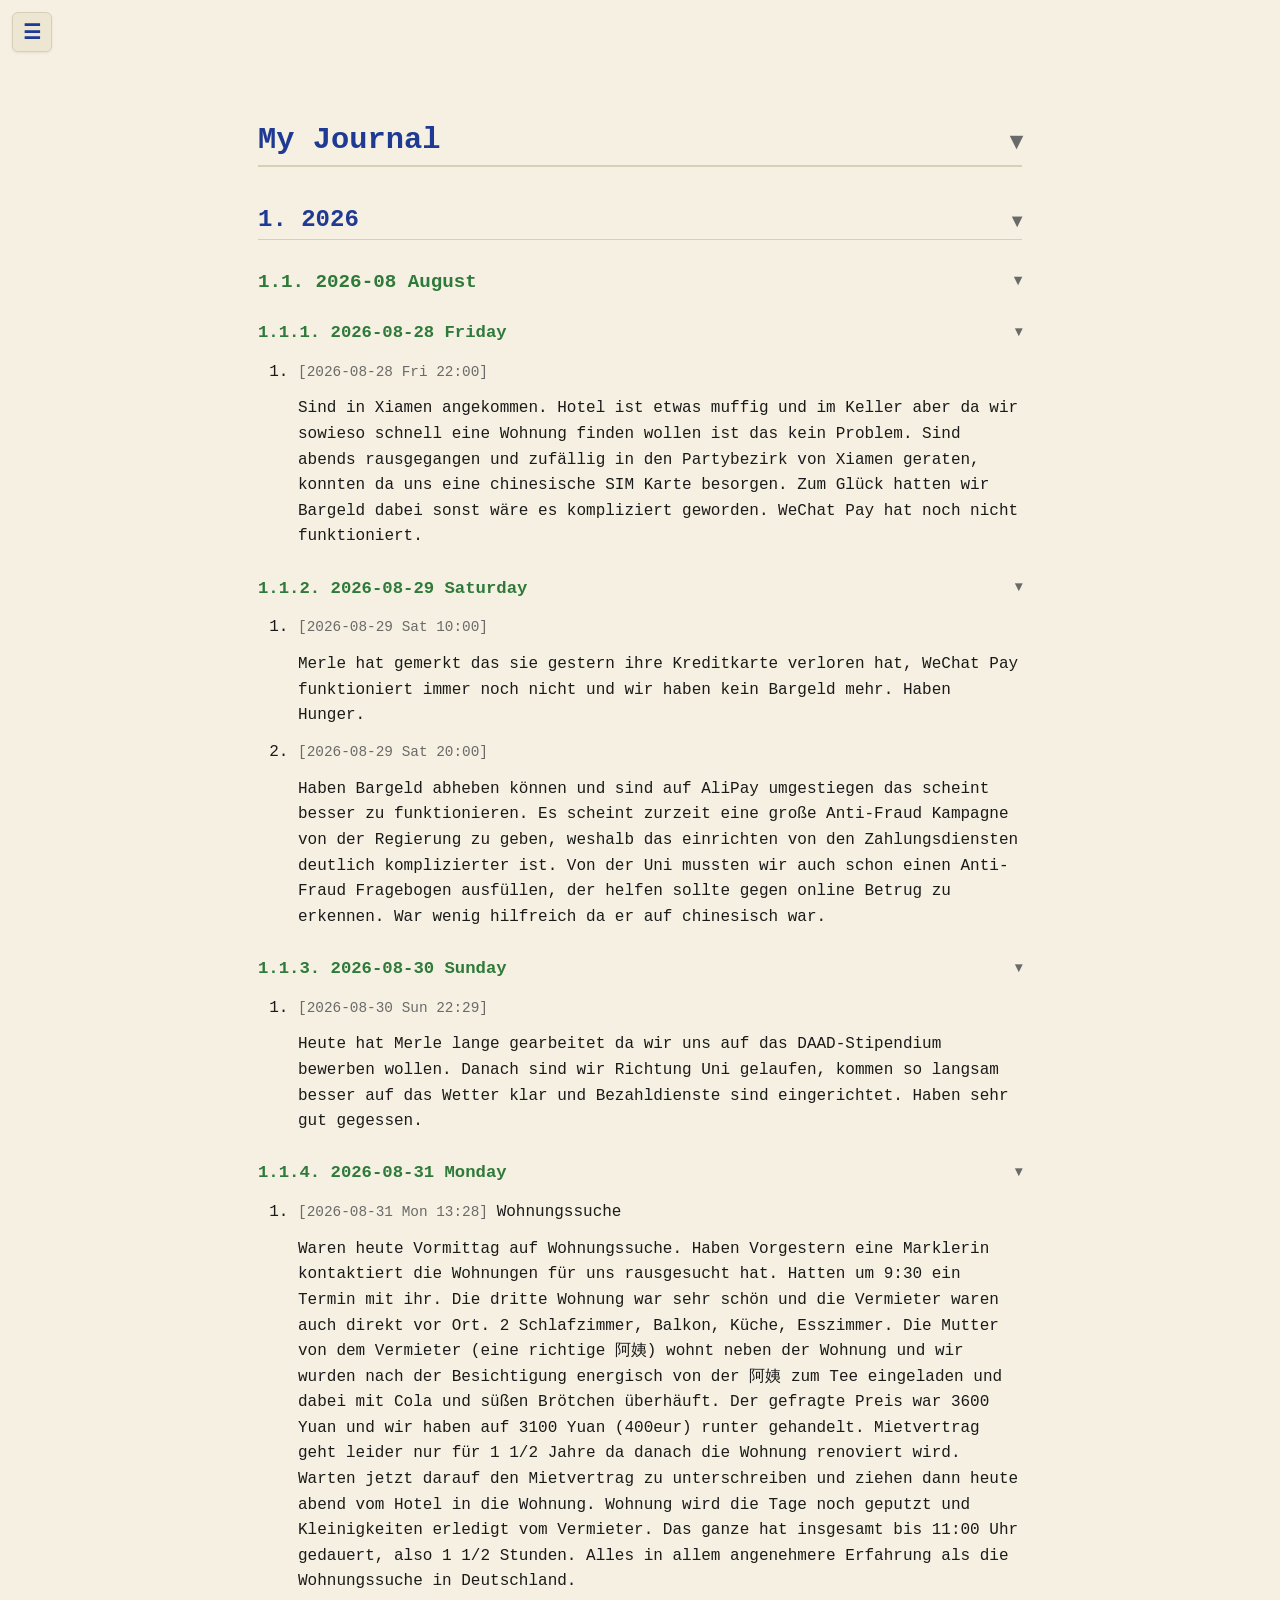
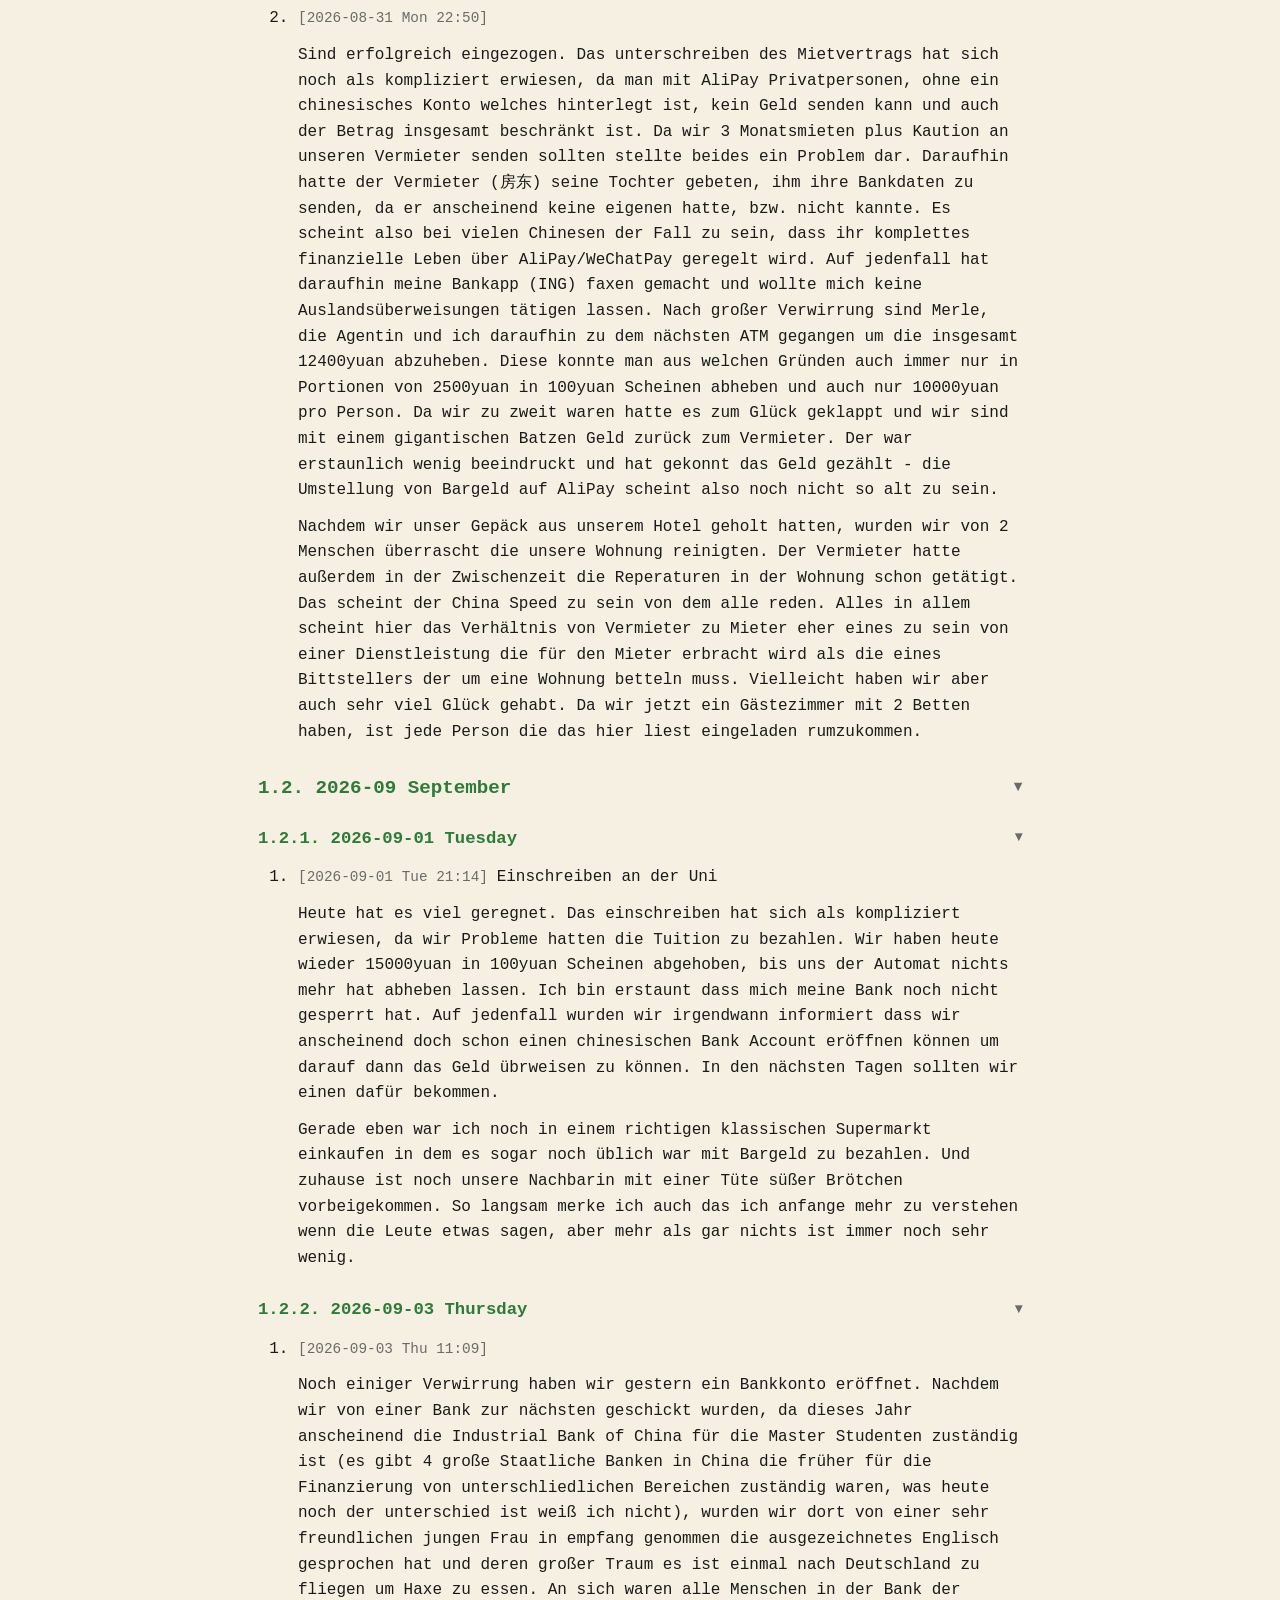
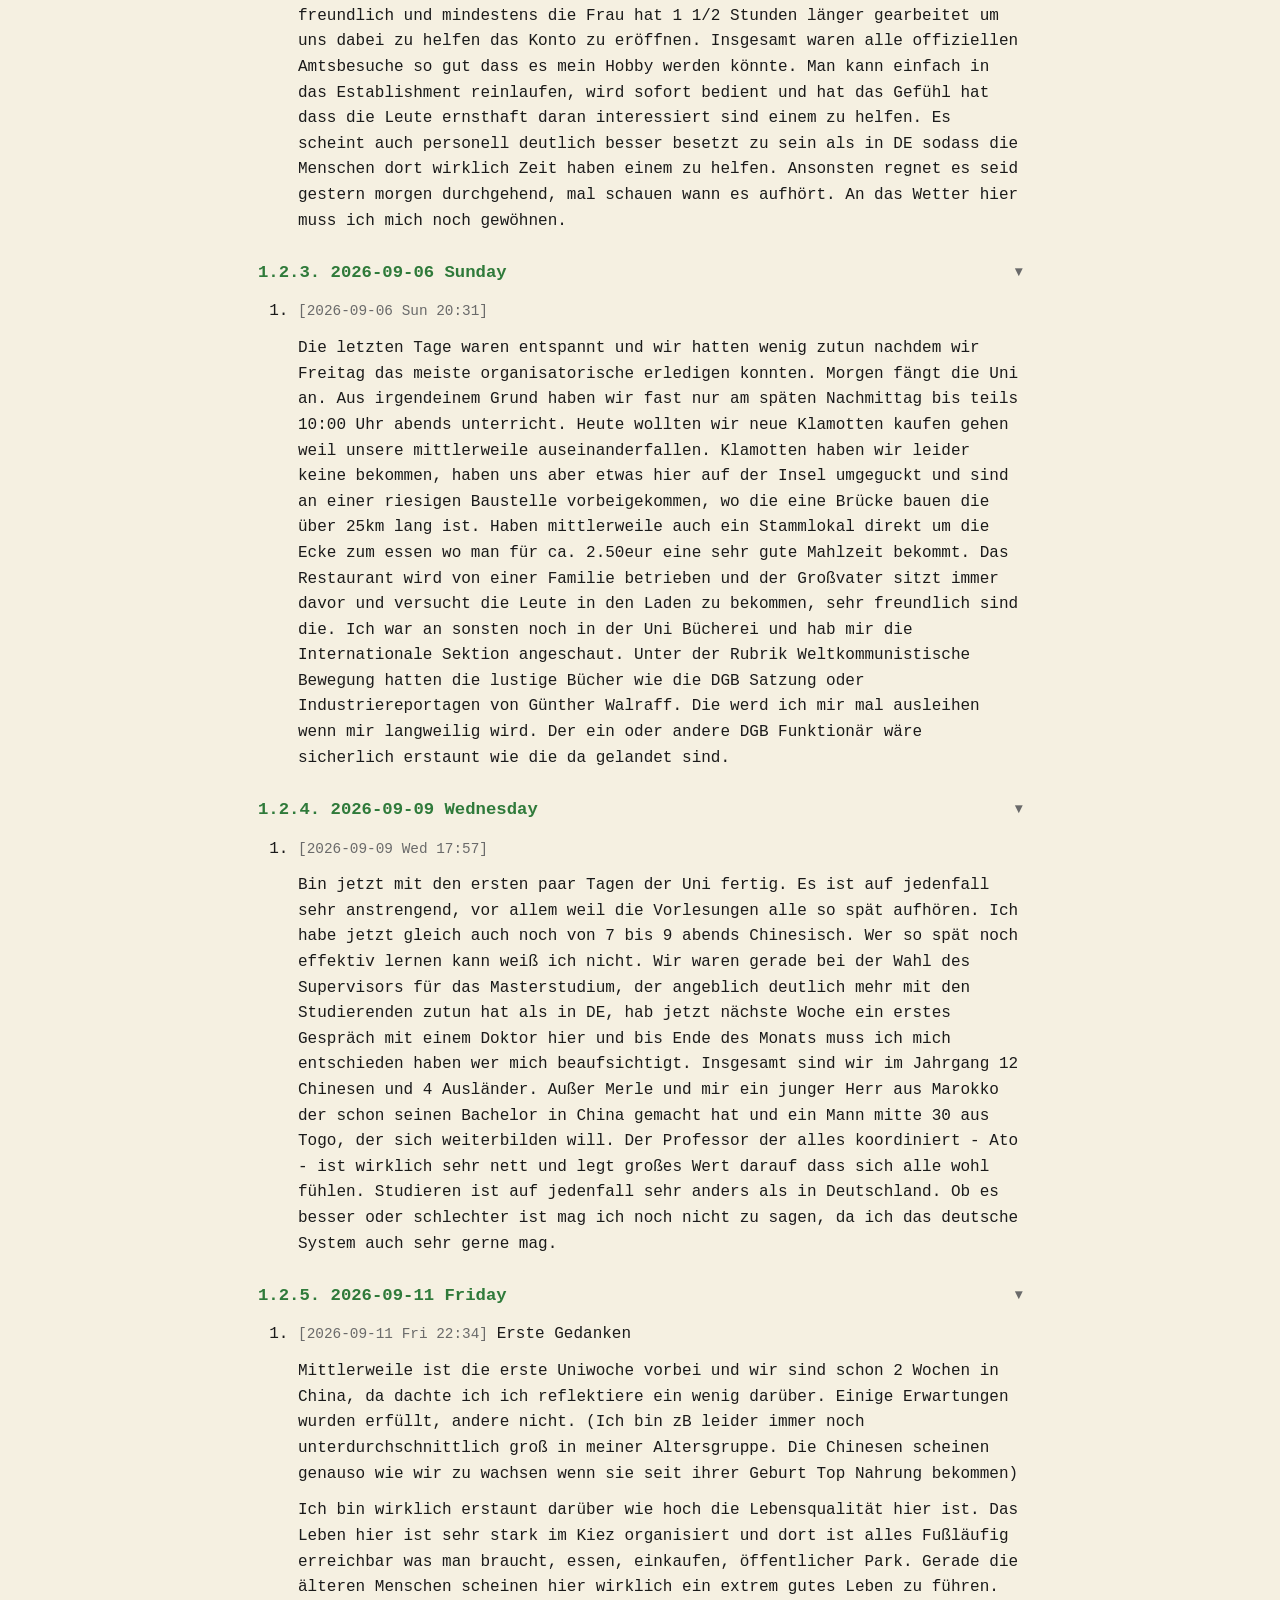
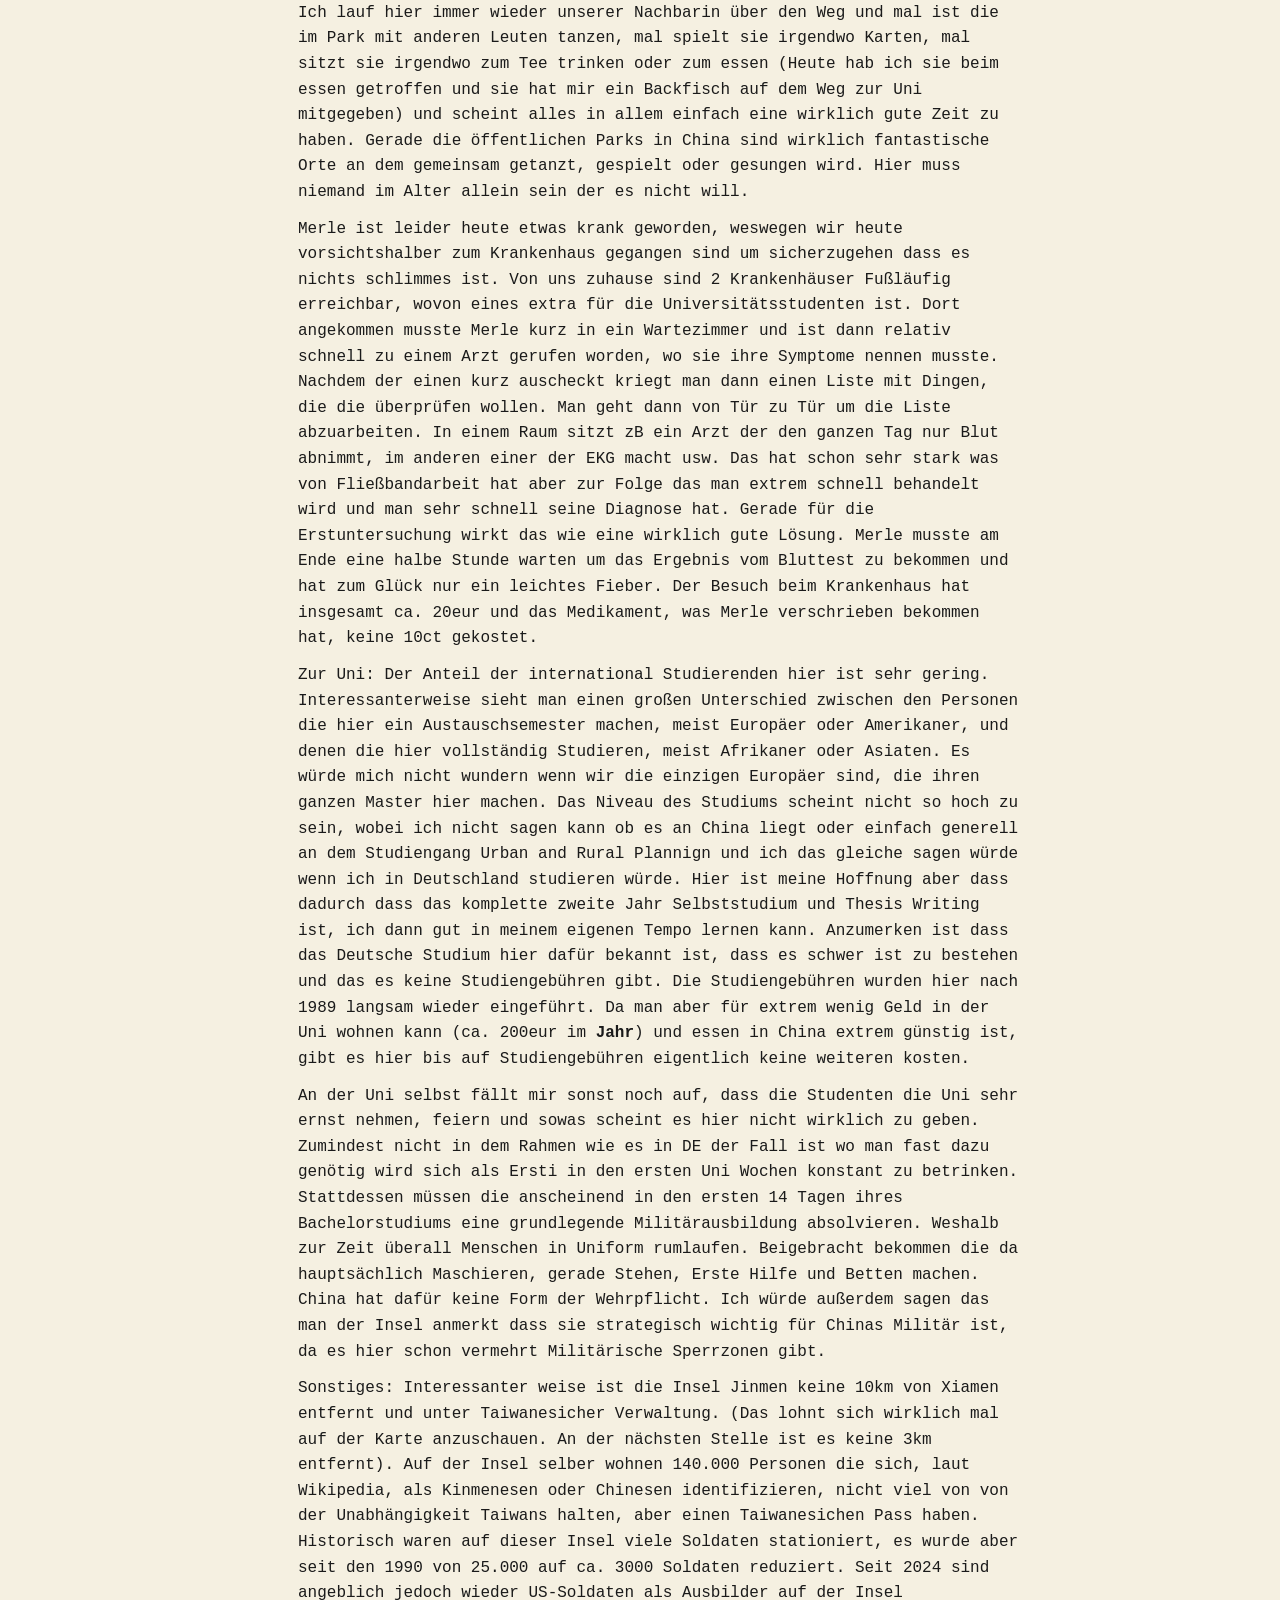
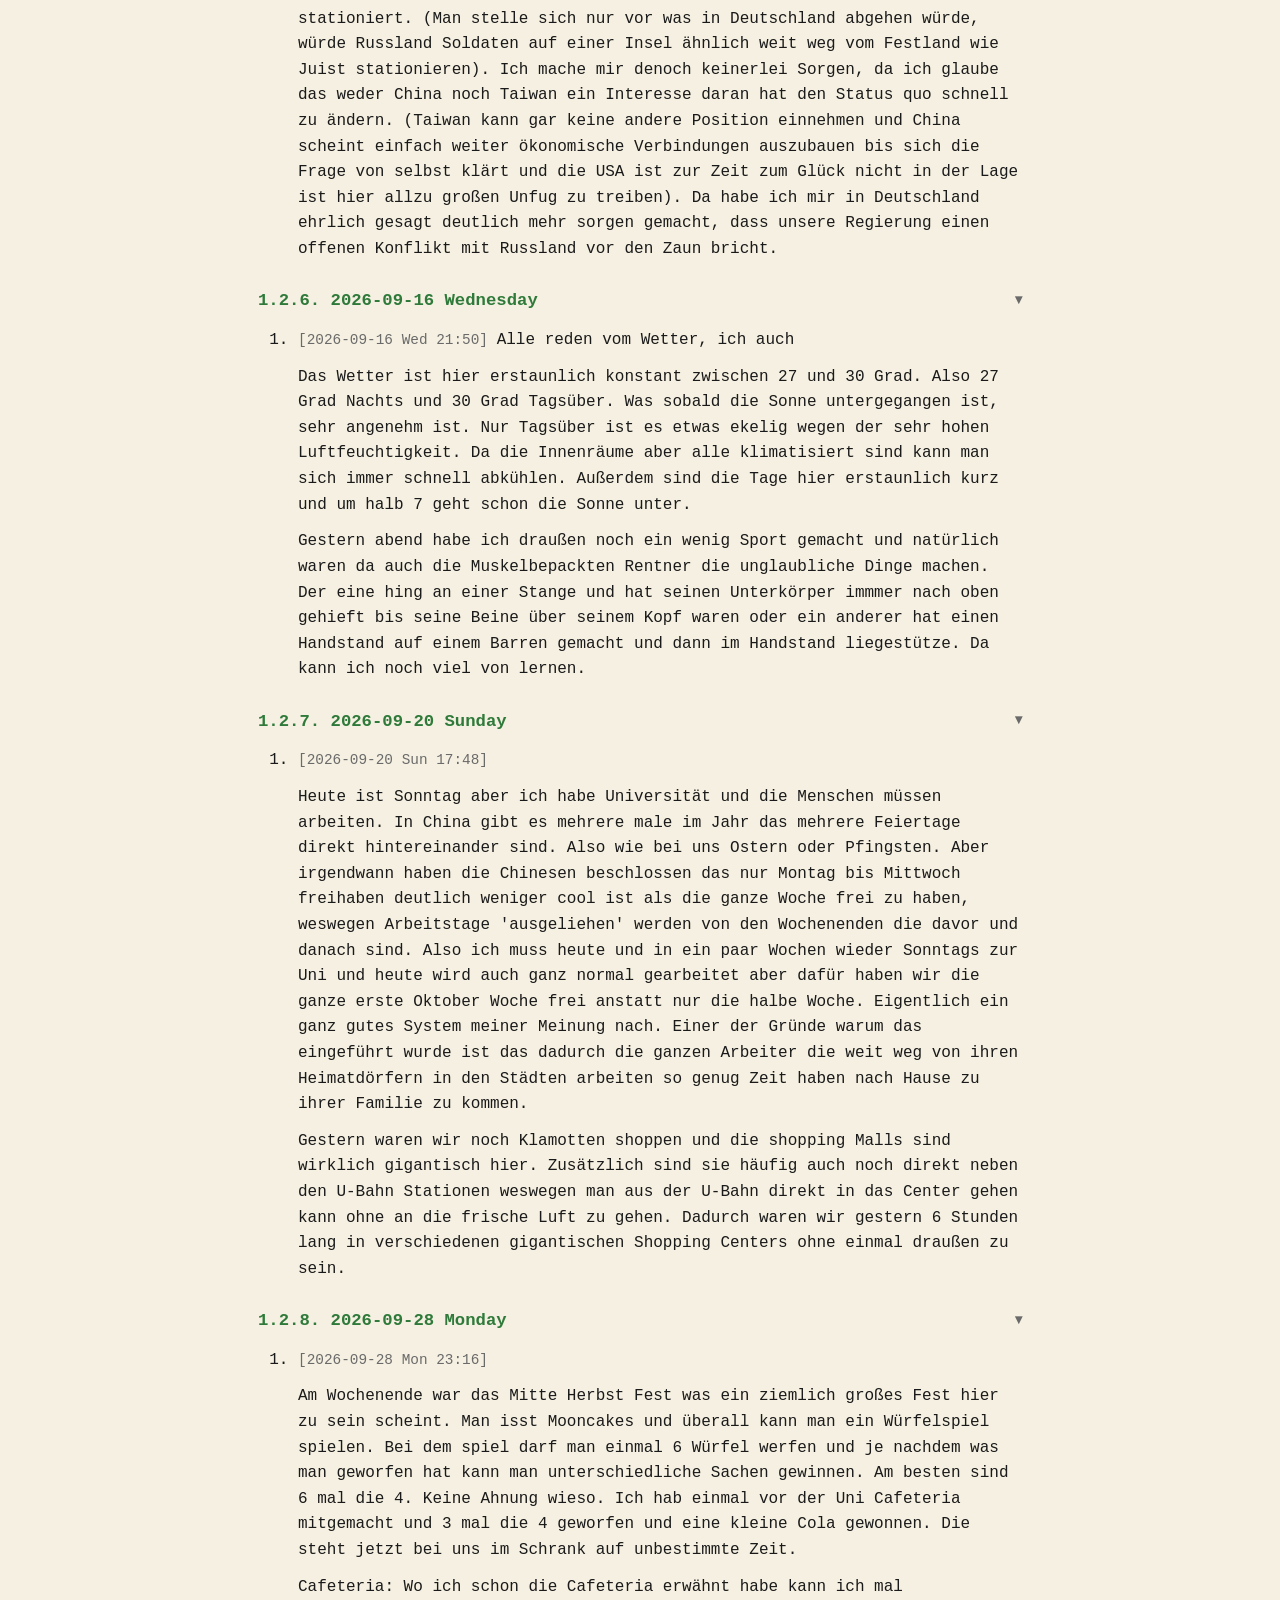
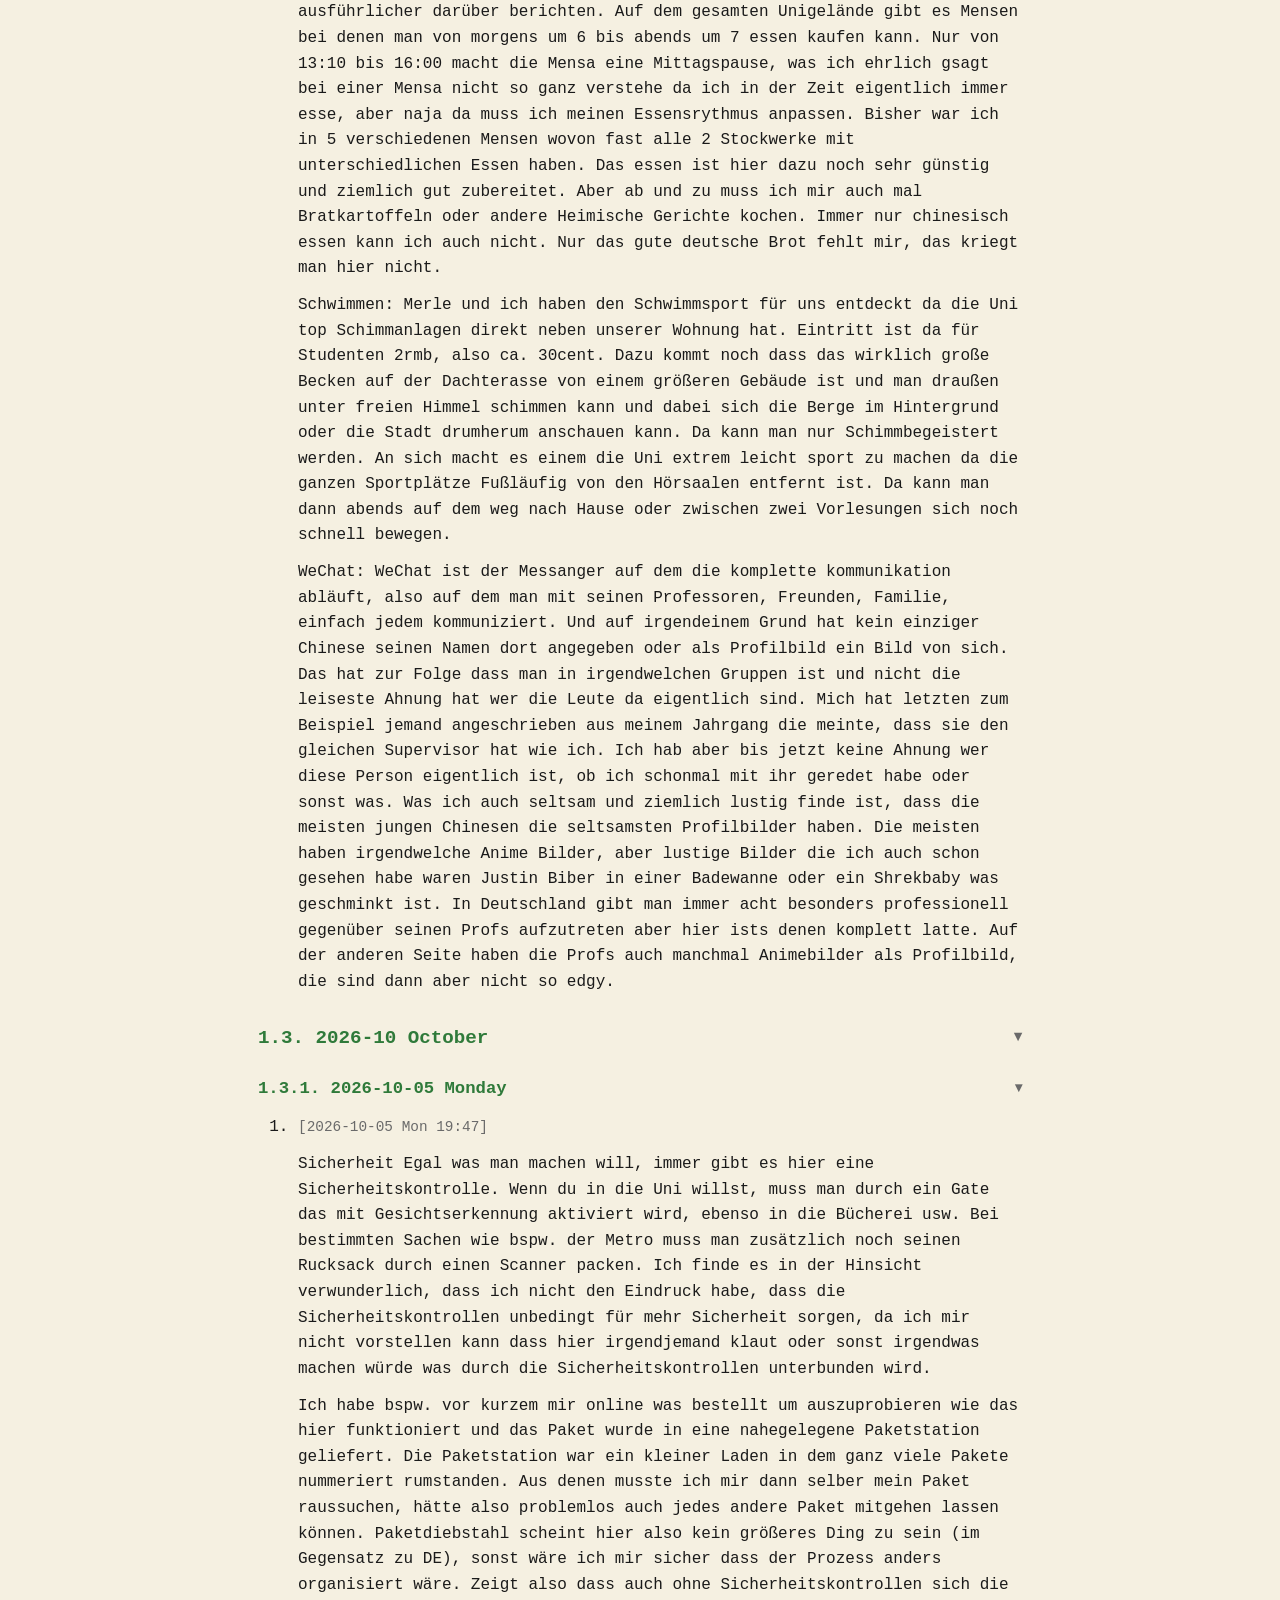
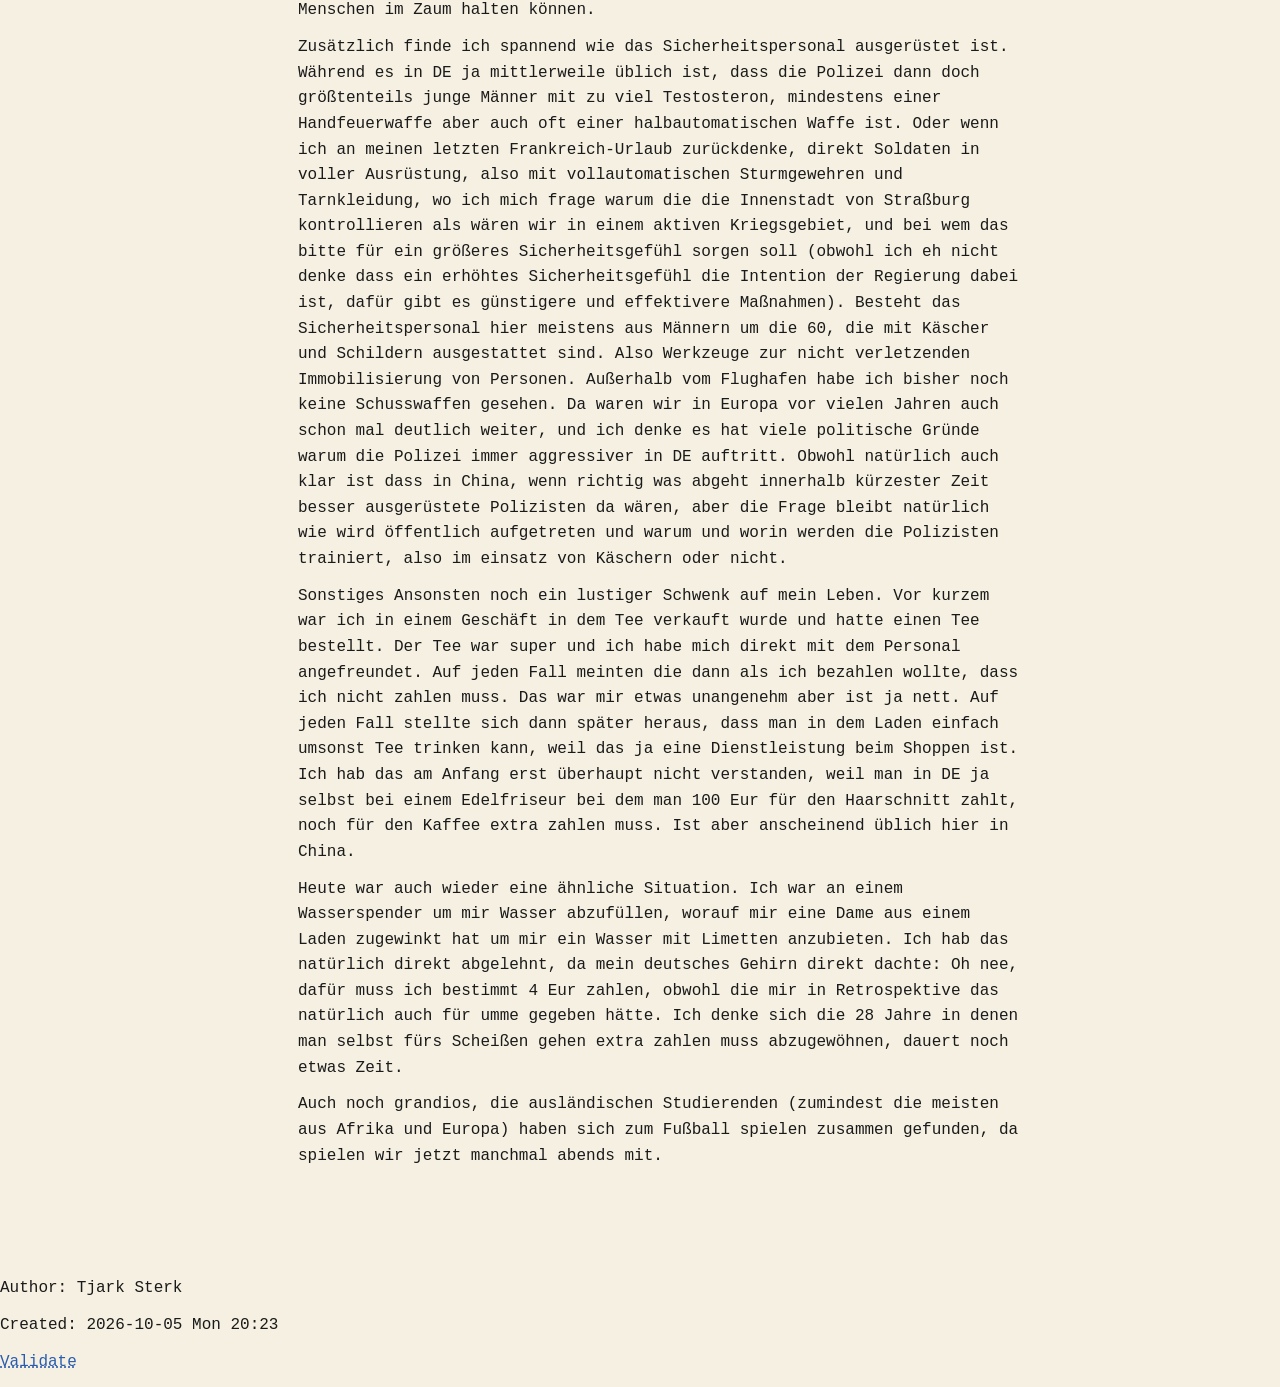
==== index.html @ 1e915a84 "Update journal" ====
<?xml version="1.0" encoding="utf-8"?>
<!DOCTYPE html PUBLIC "-//W3C//DTD XHTML 1.0 Strict//EN"
"http://www.w3.org/TR/xhtml1/DTD/xhtml1-strict.dtd">
<html xmlns="http://www.w3.org/1999/xhtml" lang="en" xml:lang="en">
<head>
<!-- 2026-10-05 Mon 20:23 -->
<meta http-equiv="Content-Type" content="text/html;charset=utf-8" />
<meta name="viewport" content="width=device-width, initial-scale=1" />
<title>My Journal</title>
<meta name="author" content="Tjark Sterk" />
<meta name="generator" content="Org Mode" />
<link rel="stylesheet" type="text/css" href="static/style.css" />
<script type="text/javascript" src="static/journal.js"></script>
<script>console.log("journal loaded");</script>
</head>
<body>
<div id="content" class="content">
<h1 class="title">My Journal</h1>
<div id="table-of-contents" role="doc-toc">
<h2>Table of Contents</h2>
<div id="text-table-of-contents" role="doc-toc">
<ul>
<li><a href="#orgc9c5cef">1. 2026</a>
<ul>
<li><a href="#orgba1304c">1.1. 2026-08 August</a>
<ul>
<li><a href="#org9c2e5a5">1.1.1. 2026-08-28 Friday</a></li>
<li><a href="#org720398b">1.1.2. 2026-08-29 Saturday</a></li>
<li><a href="#orgd515b7e">1.1.3. 2026-08-30 Sunday</a></li>
<li><a href="#org65ed34e">1.1.4. 2026-08-31 Monday</a></li>
</ul>
</li>
<li><a href="#orgae81c8e">1.2. 2026-09 September</a>
<ul>
<li><a href="#org572d45f">1.2.1. 2026-09-01 Tuesday</a></li>
<li><a href="#org7a4c5ae">1.2.2. 2026-09-03 Thursday</a></li>
<li><a href="#orgb90e626">1.2.3. 2026-09-06 Sunday</a></li>
<li><a href="#org9723218">1.2.4. 2026-09-09 Wednesday</a></li>
<li><a href="#orgaf90fb9">1.2.5. 2026-09-11 Friday</a></li>
<li><a href="#orgbd195a7">1.2.6. 2026-09-16 Wednesday</a></li>
<li><a href="#orgd9f0d29">1.2.7. 2026-09-20 Sunday</a></li>
<li><a href="#org194ad0a">1.2.8. 2026-09-28 Monday</a></li>
</ul>
</li>
<li><a href="#org88a050f">1.3. 2026-10 October</a>
<ul>
<li><a href="#org0779d5d">1.3.1. 2026-10-05 Monday</a></li>
</ul>
</li>
</ul>
</li>
</ul>
</div>
</div>
<div id="outline-container-orgc9c5cef" class="outline-2">
<h2 id="orgc9c5cef"><span class="section-number-2">1.</span> 2026</h2>
<div class="outline-text-2" id="text-1">
</div>
<div id="outline-container-orgba1304c" class="outline-3">
<h3 id="orgba1304c"><span class="section-number-3">1.1.</span> 2026-08 August</h3>
<div class="outline-text-3" id="text-1-1">
</div>
<div id="outline-container-org9c2e5a5" class="outline-4">
<h4 id="org9c2e5a5"><span class="section-number-4">1.1.1.</span> 2026-08-28 Friday</h4>
<div class="outline-text-4" id="text-1-1-1">
</div>
<ol class="org-ol">
<li><a id="orgba83152"></a><span class="timestamp-wrapper"><span class="timestamp">[2026-08-28 Fri 22:00]</span></span><br />
<div class="outline-text-5" id="text-1-1-1-1">
<p>
Sind in Xiamen angekommen. Hotel ist etwas muffig und im Keller aber da wir sowieso schnell eine Wohnung finden wollen ist das kein Problem.
Sind abends rausgegangen und zufällig in den Partybezirk von Xiamen geraten, konnten da uns eine chinesische SIM Karte besorgen. Zum Glück hatten wir Bargeld dabei sonst wäre es kompliziert geworden.
WeChat Pay hat noch nicht funktioniert.
</p>
</div>
</li>
</ol>
</div>
<div id="outline-container-org720398b" class="outline-4">
<h4 id="org720398b"><span class="section-number-4">1.1.2.</span> 2026-08-29 Saturday</h4>
<div class="outline-text-4" id="text-1-1-2">
</div>
<ol class="org-ol">
<li><a id="orgc6d2011"></a><span class="timestamp-wrapper"><span class="timestamp">[2026-08-29 Sat 10:00]</span></span><br />
<div class="outline-text-5" id="text-1-1-2-1">
<p>
Merle hat gemerkt das sie gestern ihre Kreditkarte verloren hat, WeChat Pay funktioniert immer noch nicht und wir haben kein Bargeld mehr. Haben Hunger.
</p>
</div>
</li>
<li><a id="orga776388"></a><span class="timestamp-wrapper"><span class="timestamp">[2026-08-29 Sat 20:00]</span></span><br />
<div class="outline-text-5" id="text-1-1-2-2">
<p>
Haben Bargeld abheben können und sind auf AliPay umgestiegen das scheint besser zu funktionieren.
Es scheint zurzeit eine große Anti-Fraud Kampagne von der Regierung zu geben, weshalb das einrichten von den Zahlungsdiensten deutlich komplizierter ist. Von der Uni mussten wir auch schon einen Anti-Fraud Fragebogen ausfüllen, der helfen sollte gegen online Betrug zu erkennen. War wenig hilfreich da er auf chinesisch war.
</p>
</div>
</li>
</ol>
</div>
<div id="outline-container-orgd515b7e" class="outline-4">
<h4 id="orgd515b7e"><span class="section-number-4">1.1.3.</span> 2026-08-30 Sunday</h4>
<div class="outline-text-4" id="text-1-1-3">
</div>
<ol class="org-ol">
<li><a id="org2ab3770"></a><span class="timestamp-wrapper"><span class="timestamp">[2026-08-30 Sun 22:29]</span></span><br />
<div class="outline-text-5" id="text-1-1-3-1">
<p>
Heute hat Merle lange gearbeitet da wir uns auf das DAAD-Stipendium bewerben wollen.
Danach sind wir Richtung Uni gelaufen, kommen so langsam besser auf das Wetter klar und Bezahldienste sind eingerichtet.
Haben sehr gut gegessen.
</p>
</div>
</li>
</ol>
</div>
<div id="outline-container-org65ed34e" class="outline-4">
<h4 id="org65ed34e"><span class="section-number-4">1.1.4.</span> 2026-08-31 Monday</h4>
<div class="outline-text-4" id="text-1-1-4">
</div>
<ol class="org-ol">
<li><a id="org2e58aa6"></a><span class="timestamp-wrapper"><span class="timestamp">[2026-08-31 Mon 13:28] </span></span> Wohnungssuche<br />
<div class="outline-text-5" id="text-1-1-4-1">
<p>
Waren heute Vormittag auf Wohnungssuche. Haben Vorgestern eine Marklerin kontaktiert die Wohnungen für uns rausgesucht hat. Hatten um 9:30 ein Termin mit ihr. Die dritte Wohnung war sehr schön und die Vermieter waren auch direkt vor Ort. 2 Schlafzimmer, Balkon, Küche, Esszimmer. Die Mutter von dem Vermieter (eine richtige 阿姨) wohnt neben der Wohnung und wir wurden nach der Besichtigung energisch von der 阿姨 zum Tee eingeladen und dabei mit Cola und süßen Brötchen überhäuft. Der gefragte Preis war 3600 Yuan und wir haben auf 3100 Yuan (400eur) runter gehandelt. Mietvertrag geht leider nur für 1 1/2 Jahre da danach die Wohnung renoviert wird. Warten jetzt darauf den Mietvertrag zu unterschreiben und ziehen dann heute abend vom Hotel in die Wohnung. Wohnung wird die Tage noch geputzt und Kleinigkeiten erledigt vom Vermieter. Das ganze hat insgesamt bis 11:00 Uhr gedauert, also 1 1/2 Stunden. Alles in allem angenehmere Erfahrung als die Wohnungssuche in Deutschland.
</p>
</div>
</li>
<li><a id="org7edc551"></a><span class="timestamp-wrapper"><span class="timestamp">[2026-08-31 Mon 22:50]</span></span><br />
<div class="outline-text-5" id="text-1-1-4-2">
<p>
Sind erfolgreich eingezogen.
Das unterschreiben des Mietvertrags hat sich noch als kompliziert erwiesen, da man mit AliPay Privatpersonen, ohne ein chinesisches Konto welches hinterlegt ist, kein Geld senden kann und auch der Betrag insgesamt beschränkt ist. Da wir 3 Monatsmieten plus Kaution an unseren Vermieter senden sollten stellte beides ein Problem dar.
Daraufhin hatte der Vermieter (房东) seine Tochter gebeten, ihm ihre Bankdaten zu senden, da er anscheinend keine eigenen hatte, bzw. nicht kannte. Es scheint also bei vielen Chinesen der Fall zu sein, dass ihr komplettes finanzielle Leben über AliPay/WeChatPay geregelt wird.
Auf jedenfall hat daraufhin meine Bankapp (ING) faxen gemacht und wollte mich keine Auslandsüberweisungen tätigen lassen. Nach großer Verwirrung sind Merle, die Agentin und ich daraufhin zu dem nächsten ATM gegangen um die insgesamt 12400yuan abzuheben.
Diese konnte man aus welchen Gründen auch immer nur in Portionen von 2500yuan in 100yuan Scheinen abheben und auch nur 10000yuan pro Person. Da wir zu zweit waren hatte es zum Glück geklappt und wir sind mit einem gigantischen Batzen Geld zurück zum Vermieter. Der war erstaunlich wenig beeindruckt und hat gekonnt das Geld gezählt - die Umstellung von Bargeld auf AliPay scheint also noch nicht so alt zu sein.
</p>

<p>
Nachdem wir unser Gepäck aus unserem Hotel geholt hatten, wurden wir von 2 Menschen überrascht die unsere Wohnung reinigten. Der Vermieter hatte außerdem in der Zwischenzeit die Reperaturen in der Wohnung schon getätigt. Das scheint der China Speed zu sein von dem alle reden.
Alles in allem scheint hier das Verhältnis von Vermieter zu Mieter eher eines zu sein von einer Dienstleistung die für den Mieter erbracht wird als die eines Bittstellers der um eine Wohnung betteln muss. Vielleicht haben wir aber auch sehr viel Glück gehabt.
Da wir jetzt ein Gästezimmer mit 2 Betten haben, ist jede Person die das hier liest eingeladen rumzukommen.  
</p>
</div>
</li>
</ol>
</div>
</div>
<div id="outline-container-orgae81c8e" class="outline-3">
<h3 id="orgae81c8e"><span class="section-number-3">1.2.</span> 2026-09 September</h3>
<div class="outline-text-3" id="text-1-2">
</div>
<div id="outline-container-org572d45f" class="outline-4">
<h4 id="org572d45f"><span class="section-number-4">1.2.1.</span> 2026-09-01 Tuesday</h4>
<div class="outline-text-4" id="text-1-2-1">
</div>
<ol class="org-ol">
<li><a id="org06b5834"></a><span class="timestamp-wrapper"><span class="timestamp">[2026-09-01 Tue 21:14] </span></span> Einschreiben an der Uni<br />
<div class="outline-text-5" id="text-1-2-1-1">
<p>
Heute hat es viel geregnet. Das einschreiben hat sich als kompliziert erwiesen, da wir Probleme hatten die Tuition zu bezahlen. Wir haben heute wieder 15000yuan in 100yuan Scheinen abgehoben, bis uns der Automat nichts mehr hat abheben lassen. Ich bin erstaunt dass mich meine Bank noch nicht gesperrt hat.
Auf jedenfall wurden wir irgendwann informiert dass wir anscheinend doch schon einen chinesischen Bank Account eröffnen können um darauf dann das Geld übrweisen zu können. In den nächsten Tagen sollten wir einen dafür bekommen.
</p>

<p>
Gerade eben war ich noch in einem richtigen klassischen Supermarkt einkaufen in dem es sogar noch üblich war mit Bargeld zu bezahlen. Und zuhause ist noch unsere Nachbarin mit einer Tüte süßer Brötchen vorbeigekommen.
So langsam merke ich auch das ich anfange mehr zu verstehen wenn die Leute etwas sagen, aber mehr als gar nichts ist immer noch sehr wenig.
</p>
</div>
</li>
</ol>
</div>
<div id="outline-container-org7a4c5ae" class="outline-4">
<h4 id="org7a4c5ae"><span class="section-number-4">1.2.2.</span> 2026-09-03 Thursday</h4>
<div class="outline-text-4" id="text-1-2-2">
</div>
<ol class="org-ol">
<li><a id="orge3867c2"></a><span class="timestamp-wrapper"><span class="timestamp">[2026-09-03 Thu 11:09]</span></span><br />
<div class="outline-text-5" id="text-1-2-2-1">
<p>
Noch einiger Verwirrung haben wir gestern ein Bankkonto eröffnet. Nachdem wir von einer Bank zur nächsten geschickt wurden, da dieses Jahr anscheinend die Industrial Bank of China für die Master Studenten zuständig ist (es gibt 4 große Staatliche Banken in China die früher für die Finanzierung von unterschliedlichen Bereichen zuständig waren, was heute noch der unterschied ist weiß ich nicht), wurden wir dort von einer sehr freundlichen jungen Frau in empfang genommen die ausgezeichnetes Englisch gesprochen hat und deren großer Traum es ist einmal nach Deutschland zu fliegen um Haxe zu essen.
An sich waren alle Menschen in der Bank der freundlich und mindestens die Frau hat 1 1/2 Stunden länger gearbeitet um uns dabei zu helfen das Konto zu eröffnen.
Insgesamt waren alle offiziellen Amtsbesuche so gut dass es mein Hobby werden könnte. Man kann einfach in das Establishment reinlaufen, wird sofort bedient und hat das Gefühl hat dass die Leute ernsthaft daran interessiert sind einem zu helfen. Es scheint auch personell deutlich besser besetzt zu sein als in DE sodass die Menschen dort wirklich Zeit haben einem zu helfen.
Ansonsten regnet es seid gestern morgen durchgehend, mal schauen wann es aufhört. An das Wetter hier muss ich mich noch gewöhnen.
</p>
</div>
</li>
</ol>
</div>
<div id="outline-container-orgb90e626" class="outline-4">
<h4 id="orgb90e626"><span class="section-number-4">1.2.3.</span> 2026-09-06 Sunday</h4>
<div class="outline-text-4" id="text-1-2-3">
</div>
<ol class="org-ol">
<li><a id="orgb195db8"></a><span class="timestamp-wrapper"><span class="timestamp">[2026-09-06 Sun 20:31]</span></span><br />
<div class="outline-text-5" id="text-1-2-3-1">
<p>
Die letzten Tage waren entspannt und wir hatten wenig zutun nachdem wir Freitag das meiste organisatorische erledigen konnten. Morgen fängt die Uni an. Aus irgendeinem Grund haben wir fast nur am späten Nachmittag bis teils 10:00 Uhr abends unterricht.
Heute wollten wir neue Klamotten kaufen gehen weil unsere mittlerweile auseinanderfallen. Klamotten haben wir leider keine bekommen, haben uns aber etwas hier auf der Insel umgeguckt und sind an einer riesigen Baustelle vorbeigekommen, wo die eine Brücke bauen die über 25km lang ist.
Haben mittlerweile auch ein Stammlokal direkt um die Ecke zum essen wo man für ca. 2.50eur eine sehr gute Mahlzeit bekommt. Das Restaurant wird von einer Familie betrieben und der Großvater sitzt immer davor und versucht die Leute in den Laden zu bekommen, sehr freundlich sind die.
Ich war an sonsten noch in der Uni Bücherei und hab mir die Internationale Sektion angeschaut. Unter der Rubrik Weltkommunistische Bewegung hatten die lustige Bücher wie die DGB Satzung oder Industriereportagen von Günther Walraff. Die werd ich mir mal ausleihen wenn mir langweilig wird. Der ein oder andere DGB Funktionär wäre sicherlich erstaunt wie die da gelandet sind.
</p>
</div>
</li>
</ol>
</div>
<div id="outline-container-org9723218" class="outline-4">
<h4 id="org9723218"><span class="section-number-4">1.2.4.</span> 2026-09-09 Wednesday</h4>
<div class="outline-text-4" id="text-1-2-4">
</div>
<ol class="org-ol">
<li><a id="orgf6ba470"></a><span class="timestamp-wrapper"><span class="timestamp">[2026-09-09 Wed 17:57]</span></span><br />
<div class="outline-text-5" id="text-1-2-4-1">
<p>
Bin jetzt mit den ersten paar Tagen der Uni fertig. Es ist auf jedenfall sehr anstrengend, vor allem weil die Vorlesungen alle so spät aufhören. Ich habe jetzt gleich auch noch von 7 bis 9 abends Chinesisch. Wer so spät noch effektiv lernen kann weiß ich nicht.
Wir waren gerade bei der Wahl des Supervisors für das Masterstudium, der angeblich deutlich mehr mit den Studierenden zutun hat als in DE, hab jetzt nächste Woche ein erstes Gespräch mit einem Doktor hier und bis Ende des Monats muss ich mich entschieden haben wer mich beaufsichtigt.
Insgesamt sind wir im Jahrgang  12 Chinesen und 4 Ausländer. Außer Merle und mir ein junger Herr aus Marokko der schon seinen Bachelor in China gemacht hat und ein Mann mitte 30 aus Togo, der sich weiterbilden will. 
Der Professor der alles koordiniert - Ato - ist wirklich sehr nett und legt großes Wert darauf dass sich alle wohl fühlen. Studieren ist auf jedenfall sehr anders als in Deutschland. Ob es besser oder schlechter ist mag ich noch nicht zu sagen, da ich das deutsche System auch sehr gerne mag.
</p>
</div>
</li>
</ol>
</div>
<div id="outline-container-orgaf90fb9" class="outline-4">
<h4 id="orgaf90fb9"><span class="section-number-4">1.2.5.</span> 2026-09-11 Friday</h4>
<div class="outline-text-4" id="text-1-2-5">
</div>
<ol class="org-ol">
<li><a id="org8c12593"></a><span class="timestamp-wrapper"><span class="timestamp">[2026-09-11 Fri 22:34] </span></span> Erste Gedanken<br />
<div class="outline-text-5" id="text-1-2-5-1">
<p>
Mittlerweile ist die erste Uniwoche vorbei und wir sind schon 2 Wochen in China, da dachte ich ich reflektiere ein wenig darüber. Einige Erwartungen wurden erfüllt, andere nicht. (Ich bin zB leider immer noch unterdurchschnittlich groß in meiner Altersgruppe. Die Chinesen scheinen genauso wie wir zu wachsen wenn sie seit ihrer Geburt Top Nahrung bekommen)
</p>

<p>
Ich bin wirklich erstaunt darüber wie hoch die Lebensqualität hier ist. Das Leben hier ist sehr stark im Kiez organisiert und dort ist alles Fußläufig erreichbar was man braucht, essen, einkaufen, öffentlicher Park.
Gerade die älteren Menschen scheinen hier wirklich ein extrem gutes Leben zu führen. Ich lauf hier immer wieder unserer Nachbarin über den Weg und mal ist die im Park mit anderen Leuten tanzen, mal spielt sie irgendwo Karten, mal sitzt sie irgendwo zum Tee trinken oder zum essen (Heute hab ich sie beim essen getroffen und sie hat mir ein Backfisch auf dem Weg zur Uni mitgegeben) und scheint alles in allem einfach eine wirklich gute Zeit zu haben.
Gerade die öffentlichen Parks in China sind wirklich fantastische Orte an dem gemeinsam getanzt, gespielt oder gesungen wird. Hier muss niemand im Alter allein sein der es nicht will.
</p>

<p>
Merle ist leider heute etwas krank geworden, weswegen wir heute vorsichtshalber zum Krankenhaus gegangen sind um sicherzugehen dass es nichts schlimmes ist. Von uns zuhause sind 2 Krankenhäuser Fußläufig erreichbar, wovon eines extra für die Universitätsstudenten ist. Dort angekommen musste Merle kurz in ein Wartezimmer und ist dann relativ schnell zu einem Arzt gerufen worden, wo sie ihre Symptome nennen musste. Nachdem der einen kurz auscheckt kriegt man dann einen Liste mit Dingen, die die überprüfen wollen. Man geht dann von Tür zu Tür um die Liste abzuarbeiten. In einem Raum sitzt zB ein Arzt der den ganzen Tag nur Blut abnimmt, im anderen einer der EKG macht usw. Das hat schon sehr stark was von Fließbandarbeit hat aber zur Folge das man extrem schnell behandelt wird und man sehr schnell seine Diagnose hat. Gerade für die Erstuntersuchung wirkt das wie eine wirklich gute Lösung.  Merle musste am Ende eine halbe Stunde warten um das Ergebnis vom Bluttest zu bekommen und hat zum Glück nur ein leichtes Fieber. Der Besuch beim Krankenhaus hat insgesamt ca. 20eur  und das Medikament, was Merle verschrieben bekommen hat, keine 10ct gekostet.
</p>

<p>
<span class="underline">Zur Uni:</span>
Der Anteil der international Studierenden hier ist sehr gering. Interessanterweise sieht man einen großen Unterschied zwischen den Personen die hier ein Austauschsemester machen, meist Europäer oder Amerikaner, und denen die hier vollständig Studieren, meist Afrikaner oder Asiaten. Es würde mich nicht wundern wenn wir die einzigen Europäer sind, die ihren ganzen Master hier machen.
Das Niveau des Studiums scheint nicht so hoch zu sein, wobei ich nicht sagen kann ob es an China liegt oder einfach generell an dem Studiengang Urban and Rural Plannign und ich das gleiche sagen würde wenn ich in Deutschland studieren würde. Hier ist meine Hoffnung aber dass dadurch dass das komplette zweite Jahr Selbststudium und Thesis Writing ist, ich dann gut in meinem eigenen Tempo lernen kann.
Anzumerken ist dass das Deutsche Studium hier dafür bekannt ist, dass es schwer ist zu bestehen und das es keine Studiengebühren gibt. Die Studiengebühren wurden hier nach 1989 langsam wieder eingeführt. Da man aber für extrem wenig Geld in der Uni wohnen kann (ca. 200eur im <b>Jahr</b>) und essen in China extrem günstig ist, gibt es hier bis auf Studiengebühren eigentlich keine weiteren kosten.
</p>

<p>
An der Uni selbst fällt mir sonst noch auf, dass die Studenten die Uni sehr ernst nehmen, feiern und sowas scheint es hier nicht wirklich zu geben. Zumindest nicht in dem Rahmen wie es in DE der Fall ist wo man fast dazu genötig wird sich als Ersti in den ersten Uni Wochen konstant zu betrinken.
Stattdessen müssen die anscheinend in den ersten 14 Tagen ihres Bachelorstudiums eine grundlegende Militärausbildung absolvieren.
Weshalb zur Zeit überall Menschen in Uniform rumlaufen. Beigebracht bekommen die da hauptsächlich Maschieren, gerade Stehen, Erste Hilfe und Betten machen. China hat dafür keine Form der Wehrpflicht.
Ich würde außerdem sagen das man der Insel anmerkt dass sie strategisch wichtig für Chinas Militär ist, da es hier schon vermehrt Militärische Sperrzonen gibt.
</p>


<p>
<span class="underline">Sonstiges:</span>
Interessanter weise ist die Insel Jinmen keine 10km von Xiamen entfernt und unter Taiwanesicher Verwaltung. (Das lohnt sich wirklich mal auf der Karte anzuschauen. An der nächsten Stelle ist es keine 3km entfernt). Auf der Insel selber wohnen 140.000 Personen die sich, laut Wikipedia, als Kinmenesen oder Chinesen identifizieren, nicht viel von von der Unabhängigkeit Taiwans halten, aber einen Taiwanesichen Pass haben.
Historisch waren auf dieser Insel viele Soldaten stationiert, es wurde aber seit den 1990 von 25.000 auf ca. 3000 Soldaten reduziert. Seit 2024 sind angeblich jedoch wieder US-Soldaten als Ausbilder auf der Insel stationiert. (Man stelle sich nur vor was in Deutschland abgehen würde, würde Russland Soldaten auf einer Insel ähnlich weit weg vom Festland wie Juist stationieren). Ich mache mir denoch keinerlei Sorgen, da ich glaube das weder China noch Taiwan ein Interesse daran hat den Status quo schnell zu ändern. (Taiwan kann gar keine andere Position einnehmen und China scheint einfach weiter ökonomische Verbindungen auszubauen bis sich die Frage von selbst klärt und die USA ist zur Zeit zum Glück nicht in der Lage ist hier allzu großen Unfug zu treiben). Da habe ich mir in Deutschland ehrlich gesagt deutlich mehr sorgen gemacht, dass unsere Regierung einen offenen Konflikt mit Russland vor den Zaun bricht.
</p>
</div>
</li>
</ol>
</div>
<div id="outline-container-orgbd195a7" class="outline-4">
<h4 id="orgbd195a7"><span class="section-number-4">1.2.6.</span> 2026-09-16 Wednesday</h4>
<div class="outline-text-4" id="text-1-2-6">
</div>
<ol class="org-ol">
<li><a id="orgf3fcf80"></a><span class="timestamp-wrapper"><span class="timestamp">[2026-09-16 Wed 21:50] </span></span> Alle reden vom Wetter, ich auch<br />
<div class="outline-text-5" id="text-1-2-6-1">
<p>
Das Wetter ist hier erstaunlich konstant zwischen 27 und 30 Grad. Also 27 Grad Nachts und 30 Grad Tagsüber. Was sobald die Sonne untergegangen ist, sehr angenehm ist. Nur Tagsüber ist es etwas ekelig wegen der sehr hohen Luftfeuchtigkeit. Da die Innenräume aber alle klimatisiert sind kann man sich immer schnell abkühlen. Außerdem sind die Tage hier erstaunlich kurz und um halb 7 geht schon die Sonne unter.
</p>

<p>
Gestern abend habe ich draußen noch ein wenig Sport gemacht und natürlich waren da auch die Muskelbepackten Rentner die unglaubliche Dinge machen. Der eine hing an einer Stange und hat seinen Unterkörper immmer nach oben gehieft bis seine Beine über seinem Kopf waren oder ein anderer hat einen Handstand auf einem Barren gemacht und dann im Handstand liegestütze. Da kann ich noch viel von lernen.
</p>
</div>
</li>
</ol>
</div>
<div id="outline-container-orgd9f0d29" class="outline-4">
<h4 id="orgd9f0d29"><span class="section-number-4">1.2.7.</span> 2026-09-20 Sunday</h4>
<div class="outline-text-4" id="text-1-2-7">
</div>
<ol class="org-ol">
<li><a id="orgb60ce26"></a><span class="timestamp-wrapper"><span class="timestamp">[2026-09-20 Sun 17:48]</span></span><br />
<div class="outline-text-5" id="text-1-2-7-1">
<p>
Heute ist Sonntag aber ich habe Universität und die Menschen müssen arbeiten.
In China gibt es mehrere male im Jahr das mehrere Feiertage direkt hintereinander sind. Also wie bei uns Ostern oder Pfingsten. Aber irgendwann haben die Chinesen beschlossen das nur Montag bis Mittwoch freihaben deutlich weniger cool ist als die ganze Woche frei zu haben, weswegen Arbeitstage 'ausgeliehen' werden von den Wochenenden die davor und danach sind.
Also ich muss heute und in ein paar Wochen wieder Sonntags zur Uni und heute wird auch ganz normal gearbeitet aber dafür haben wir die ganze erste Oktober Woche frei anstatt nur die halbe Woche. Eigentlich ein ganz gutes System meiner Meinung nach.
Einer der Gründe warum das eingeführt wurde ist das dadurch die ganzen Arbeiter die weit weg von ihren Heimatdörfern in den Städten arbeiten so genug Zeit haben nach Hause zu ihrer Familie zu kommen.
</p>

<p>
Gestern waren wir noch Klamotten shoppen und die shopping Malls sind wirklich gigantisch hier. Zusätzlich sind sie häufig auch noch direkt neben den U-Bahn Stationen weswegen man aus der U-Bahn direkt in das Center gehen kann ohne an die frische Luft zu gehen. Dadurch waren wir gestern 6 Stunden lang in verschiedenen gigantischen Shopping Centers ohne einmal draußen zu sein.
</p>
</div>
</li>
</ol>
</div>
<div id="outline-container-org194ad0a" class="outline-4">
<h4 id="org194ad0a"><span class="section-number-4">1.2.8.</span> 2026-09-28 Monday</h4>
<div class="outline-text-4" id="text-1-2-8">
</div>
<ol class="org-ol">
<li><a id="org859d509"></a><span class="timestamp-wrapper"><span class="timestamp">[2026-09-28 Mon 23:16]</span></span><br />
<div class="outline-text-5" id="text-1-2-8-1">
<p>
Am Wochenende war das Mitte Herbst Fest was ein ziemlich großes Fest hier zu sein scheint. Man isst Mooncakes und überall kann man ein Würfelspiel spielen. Bei dem spiel darf man einmal 6 Würfel werfen und je nachdem was man geworfen hat kann man unterschiedliche Sachen gewinnen. Am besten sind 6 mal die 4. Keine Ahnung wieso.
Ich hab einmal vor der Uni Cafeteria mitgemacht und 3 mal die 4 geworfen und eine kleine Cola gewonnen. Die steht jetzt bei uns im Schrank auf unbestimmte Zeit.
</p>

<p>
<span class="underline">Cafeteria:</span>
Wo ich schon die Cafeteria erwähnt habe kann ich mal ausführlicher darüber berichten. Auf dem gesamten Unigelände gibt es Mensen bei denen man von morgens um 6 bis abends um 7 essen kaufen kann. Nur von 13:10 bis 16:00 macht die Mensa eine Mittagspause, was ich ehrlich gsagt bei einer Mensa nicht so ganz verstehe da ich in der Zeit eigentlich immer esse, aber naja da muss ich meinen Essensrythmus anpassen. Bisher war ich in 5 verschiedenen Mensen wovon fast alle 2 Stockwerke mit unterschiedlichen Essen haben. Das essen ist hier dazu noch sehr günstig und ziemlich gut zubereitet. Aber ab und zu muss ich mir auch mal  Bratkartoffeln oder andere Heimische Gerichte kochen. Immer nur chinesisch essen kann ich auch nicht. Nur das gute deutsche Brot fehlt mir, das kriegt man hier nicht.
</p>

<p>
<span class="underline">Schwimmen:</span>
Merle und ich haben den Schwimmsport für uns entdeckt da die Uni top Schimmanlagen direkt neben unserer Wohnung hat. Eintritt ist da für Studenten 2rmb, also ca. 30cent. Dazu kommt noch dass das wirklich große Becken auf der Dachterasse von einem größeren Gebäude ist und man draußen unter freien Himmel schimmen kann und dabei sich die Berge im Hintergrund oder die Stadt drumherum anschauen kann. Da kann man nur Schimmbegeistert werden.
An sich macht es einem die Uni extrem leicht sport zu machen da die ganzen Sportplätze Fußläufig von den Hörsaalen entfernt ist. Da kann man dann abends auf dem weg nach Hause oder zwischen zwei Vorlesungen sich noch schnell bewegen.
</p>

<p>
<span class="underline">WeChat:</span>
WeChat ist der Messanger auf dem die komplette kommunikation abläuft, also auf dem man mit seinen Professoren, Freunden, Familie, einfach jedem kommuniziert. Und auf irgendeinem  Grund hat kein einziger Chinese seinen Namen dort angegeben oder als Profilbild ein Bild von sich.
Das hat zur Folge dass man in irgendwelchen Gruppen ist und nicht die leiseste Ahnung hat wer die Leute da eigentlich sind. Mich hat letzten zum Beispiel jemand angeschrieben aus meinem Jahrgang die meinte, dass sie den gleichen Supervisor hat wie ich. Ich hab aber bis jetzt keine Ahnung wer diese Person eigentlich ist, ob ich schonmal mit ihr geredet habe oder sonst was.
Was ich auch seltsam und ziemlich lustig finde ist, dass die meisten jungen Chinesen die seltsamsten Profilbilder haben. Die meisten haben irgendwelche Anime Bilder, aber lustige Bilder die ich auch schon gesehen habe waren Justin Biber in einer Badewanne oder ein Shrekbaby was geschminkt ist. In Deutschland gibt man immer acht besonders professionell gegenüber seinen Profs aufzutreten aber hier ists denen komplett latte.
Auf der anderen Seite haben die Profs auch manchmal Animebilder als Profilbild, die sind dann aber nicht so edgy. 
</p>
</div>
</li>
</ol>
</div>
</div>
<div id="outline-container-org88a050f" class="outline-3">
<h3 id="org88a050f"><span class="section-number-3">1.3.</span> 2026-10 October</h3>
<div class="outline-text-3" id="text-1-3">
</div>
<div id="outline-container-org0779d5d" class="outline-4">
<h4 id="org0779d5d"><span class="section-number-4">1.3.1.</span> 2026-10-05 Monday</h4>
<div class="outline-text-4" id="text-1-3-1">
</div>
<ol class="org-ol">
<li><a id="org0d6ac98"></a><span class="timestamp-wrapper"><span class="timestamp">[2026-10-05 Mon 19:47]</span></span><br />
<div class="outline-text-5" id="text-1-3-1-1">
<p>
<span class="underline">Sicherheit</span>
Egal was man machen will, immer gibt es hier eine Sicherheitskontrolle. Wenn du in die Uni willst, muss man durch ein Gate das mit Gesichtserkennung aktiviert wird, ebenso in die Bücherei usw. Bei bestimmten Sachen wie bspw. der Metro muss man zusätzlich noch seinen Rucksack durch einen Scanner packen. Ich finde es in der Hinsicht verwunderlich, dass ich nicht den Eindruck habe, dass die Sicherheitskontrollen unbedingt für mehr Sicherheit sorgen, da ich mir nicht vorstellen kann dass hier irgendjemand klaut oder sonst irgendwas machen würde was durch die Sicherheitskontrollen unterbunden wird.
</p>

<p>
Ich habe bspw. vor kurzem mir online was bestellt um auszuprobieren wie das hier funktioniert und das Paket wurde in eine nahegelegene Paketstation geliefert. Die Paketstation war ein kleiner Laden in dem ganz viele Pakete nummeriert rumstanden. Aus denen musste ich mir dann selber mein Paket raussuchen, hätte also problemlos auch jedes andere Paket mitgehen lassen können. Paketdiebstahl scheint hier also kein größeres Ding zu sein (im Gegensatz zu DE), sonst wäre ich mir sicher dass der Prozess anders organisiert wäre. Zeigt also dass auch ohne Sicherheitskontrollen sich die Menschen im Zaum halten können.
</p>

<p>
Zusätzlich finde ich spannend wie das Sicherheitspersonal ausgerüstet ist. Während es in DE ja mittlerweile üblich ist, dass die Polizei dann doch größtenteils junge Männer mit zu viel Testosteron, mindestens einer Handfeuerwaffe aber auch oft einer halbautomatischen Waffe ist. Oder wenn ich an meinen letzten Frankreich-Urlaub zurückdenke, direkt Soldaten in voller Ausrüstung, also mit vollautomatischen Sturmgewehren und Tarnkleidung, wo ich mich frage warum die die Innenstadt von Straßburg kontrollieren als wären wir in einem aktiven Kriegsgebiet, und bei wem das bitte für ein größeres Sicherheitsgefühl sorgen soll (obwohl ich eh nicht denke dass ein erhöhtes Sicherheitsgefühl die Intention der Regierung dabei ist, dafür gibt es günstigere und effektivere Maßnahmen). Besteht das Sicherheitspersonal hier meistens aus Männern um die 60, die mit Käscher und Schildern ausgestattet sind. Also Werkzeuge zur nicht verletzenden Immobilisierung von Personen. Außerhalb vom Flughafen habe ich bisher noch keine Schusswaffen gesehen.
Da waren wir in Europa vor vielen Jahren auch schon mal deutlich weiter, und ich denke es hat viele politische Gründe warum die Polizei immer aggressiver in DE auftritt. 
Obwohl natürlich auch klar ist dass in China, wenn richtig was abgeht innerhalb kürzester Zeit besser ausgerüstete Polizisten da wären, aber die Frage bleibt natürlich wie wird öffentlich aufgetreten und warum und worin werden die Polizisten trainiert, also im einsatz von Käschern oder nicht. 
</p>

<p>
<span class="underline">Sonstiges</span>
Ansonsten noch ein lustiger Schwenk auf mein Leben. Vor kurzem war ich in einem Geschäft in dem Tee verkauft wurde und hatte einen Tee bestellt. Der Tee war super und ich habe mich direkt mit dem Personal angefreundet. Auf jeden Fall meinten die dann als ich bezahlen wollte, dass ich nicht zahlen muss. Das war mir etwas unangenehm aber ist ja nett. Auf jeden Fall stellte sich dann später heraus, dass man in dem Laden einfach umsonst Tee trinken kann, weil das ja eine Dienstleistung beim Shoppen ist. Ich hab das am Anfang erst überhaupt nicht verstanden, weil man in DE ja selbst bei einem Edelfriseur bei dem man 100 Eur für den Haarschnitt zahlt, noch für den Kaffee extra zahlen muss. Ist aber anscheinend üblich hier in China.
</p>

<p>
Heute war auch wieder eine ähnliche Situation. Ich war an einem Wasserspender um mir Wasser abzufüllen, worauf mir eine Dame aus einem Laden zugewinkt hat um mir ein Wasser mit Limetten anzubieten. Ich hab das natürlich direkt abgelehnt, da mein deutsches Gehirn direkt dachte: Oh nee, dafür muss ich bestimmt 4 Eur zahlen, obwohl die mir in Retrospektive das natürlich auch für umme gegeben hätte. Ich denke sich die 28 Jahre in denen man selbst fürs Scheißen gehen extra zahlen muss abzugewöhnen, dauert noch etwas Zeit.
</p>


<p>
Auch noch grandios, die ausländischen Studierenden (zumindest die meisten aus Afrika und Europa) haben sich zum Fußball spielen zusammen gefunden, da spielen wir jetzt manchmal abends mit.
</p>
</div>
</li>
</ol>
</div>
</div>
</div>
</div>
<div id="postamble" class="status">
<p class="author">Author: Tjark Sterk</p>
<p class="date">Created: 2026-10-05 Mon 20:23</p>
<p class="validation"><a href="https://validator.w3.org/check?uri=referer">Validate</a></p>
</div>
</body>
</html>
---- static/style.css ----
/* ------------------------------------------------------------------
   Journal stylesheet — Emacs-inspired light theme with collapsible TOC
   ------------------------------------------------------------------ */

:root {
  --bg:            #f5f0e1;   /* the warm cream background */
  --bg-alt:        #ede6d3;
  --fg:            #1a1a1a;
  --muted:         #6a6a6a;
  --header-blue:   #1f3a93;   /* top-level headers */
  --header-green:  #2f7a3a;   /* sub-headers */
  --link:          #2a5db0;
  --rule:          #d8cfb8;
  --code-bg:       #ebe4d0;
  --sidebar-bg:    #efe8d5;
  --mono: "iA Writer Mono", "JetBrains Mono", "Fira Code",
          "SF Mono", Menlo, Consolas, monospace;
}

* { box-sizing: border-box; }

html, body {
  margin: 0;
  padding: 0;
  background: var(--bg);
  color: var(--fg);
  font-family: var(--mono);
  font-size: 16px;
  line-height: 1.6;
}

/* ------------------------------------------------------------------
   TOC toggle button (fixed top-left)
   ------------------------------------------------------------------ */

#toc-toggle {
  position: fixed;
  top: 12px;
  left: 12px;
  z-index: 1000;
  width: 40px;
  height: 40px;
  border: 1px solid var(--rule);
  border-radius: 6px;
  background: var(--bg-alt);
  color: var(--header-blue);
  font-size: 20px;
  font-weight: bold;
  cursor: pointer;
  display: flex;
  align-items: center;
  justify-content: center;
  box-shadow: 0 1px 3px rgba(0, 0, 0, 0.08);
  transition: background 0.15s ease;
}

#toc-toggle:hover { background: var(--code-bg); }

/* ------------------------------------------------------------------
   Sidebar TOC
   ------------------------------------------------------------------ */

#table-of-contents {
  position: fixed;
  top: 0;
  left: 0;
  width: 320px;
  max-width: 85vw;
  height: 100vh;
  overflow-y: auto;
  background: var(--sidebar-bg);
  border-right: 1px solid var(--rule);
  padding: 64px 20px 24px 20px;
  transform: translateX(-100%);
  transition: transform 0.25s ease;
  z-index: 999;
  font-size: 14px;
}

body.toc-open #table-of-contents {
  transform: translateX(0);
}

/* backdrop when TOC is open (optional visual dimming) */
body.toc-open::after {
  content: "";
  position: fixed;
  inset: 0;
  background: rgba(0, 0, 0, 0.08);
  z-index: 998;
}

/* kill default Org TOC heading ("Table of Contents") */
#table-of-contents h2 {
  font-size: 16px;
  margin: 0 0 12px 0;
  color: var(--header-blue);
  border: none;
}

#table-of-contents ul {
  list-style: none;
  padding-left: 0;
  margin: 0;
}

#table-of-contents li {
  margin: 2px 0;
}

#table-of-contents a {
  color: var(--fg);
  text-decoration: none;
  display: block;
  padding: 3px 6px;
  border-radius: 4px;
}

#table-of-contents a:hover {
  background: var(--code-bg);
  color: var(--header-blue);
}

/* nested TOC levels get indented + muted */
#table-of-contents ul ul { padding-left: 14px; }
#table-of-contents ul ul a { color: var(--muted); }

/* ------------------------------------------------------------------
   Main content area
   ------------------------------------------------------------------ */

#content, .content {
  max-width: 820px;
  margin: 0 auto;
  padding: 72px 28px 80px 28px;
}

/* ------------------------------------------------------------------
   Headings — Emacs colors
   ------------------------------------------------------------------ */

h1, h2, h3, h4, h5, h6 {
  font-family: var(--mono);
  font-weight: 700;
  line-height: 1.25;
  margin: 1.6em 0 0.6em 0;
}

/* Top-level (year, top sections) — blue like your Emacs buffer */
h1 {
  color: var(--header-blue);
  font-size: 1.9em;
  border-bottom: 2px solid var(--rule);
  padding-bottom: 0.2em;
}

h2 {
  color: var(--header-blue);
  font-size: 1.5em;
  border-bottom: 1px solid var(--rule);
  padding-bottom: 0.15em;
}

/* Deeper headings take the green of your sub-items */
h3, h4, h5, h6 {
  color: var(--header-green);
  font-size: 1.2em;
}

h4 { font-size: 1.08em; }
h5, h6 { font-size: 1em; }

/* ------------------------------------------------------------------
   Collapsible sections
   ------------------------------------------------------------------ */

/* Every heading gets a clickable pointer */
h1, h2, h3, h4, h5, h6 {
  cursor: pointer;
  user-select: none;
  position: relative;
  padding-right: 1.4em;
}

/* Chevron indicator */
h1::after, h2::after, h3::after,
h4::after, h5::after, h6::after {
  content: "▾";
  position: absolute;
  right: 0;
  top: 50%;
  transform: translateY(-50%);
  font-size: 0.8em;
  color: var(--muted);
  transition: transform 0.15s ease;
}

/* Rotate chevron when collapsed */
.section-collapsed > h1::after,
.section-collapsed > h2::after,
.section-collapsed > h3::after,
.section-collapsed > h4::after,
.section-collapsed > h5::after,
.section-collapsed > h6::after {
  transform: translateY(-50%) rotate(-90deg);
}

/* ------------------------------------------------------------------
   Text, links, code, tables
   ------------------------------------------------------------------ */

p { margin: 0.7em 0; }

a {
  color: var(--link);
  text-decoration: underline dotted;
}

a:hover { text-decoration-style: solid; }

code, pre, .verbatim, .example {
  font-family: var(--mono);
  background: var(--code-bg);
  border-radius: 4px;
}

code { padding: 1px 5px; font-size: 0.95em; }

pre {
  padding: 12px 14px;
  overflow-x: auto;
  border: 1px solid var(--rule);
  font-size: 0.92em;
}

blockquote {
  margin: 1em 0;
  padding: 0.2em 1em;
  border-left: 3px solid var(--rule);
  color: var(--muted);
}

table {
  border-collapse: collapse;
  margin: 1em 0;
  width: 100%;
}

th, td {
  border: 1px solid var(--rule);
  padding: 6px 10px;
  text-align: left;
}

th { background: var(--bg-alt); }

hr {
  border: none;
  border-top: 1px solid var(--rule);
  margin: 2em 0;
}

/* Org timestamps like [2026-08-28 Fri 22:00] */
.timestamp, .timestamp-kwd {
  color: var(--muted);
  font-size: 0.9em;
}

/* ------------------------------------------------------------------
   Mobile tweaks
   ------------------------------------------------------------------ */

@media (max-width: 700px) {
  #content, .content { padding: 64px 18px 60px 18px; }
  h1 { font-size: 1.6em; }
  h2 { font-size: 1.35em; }
}
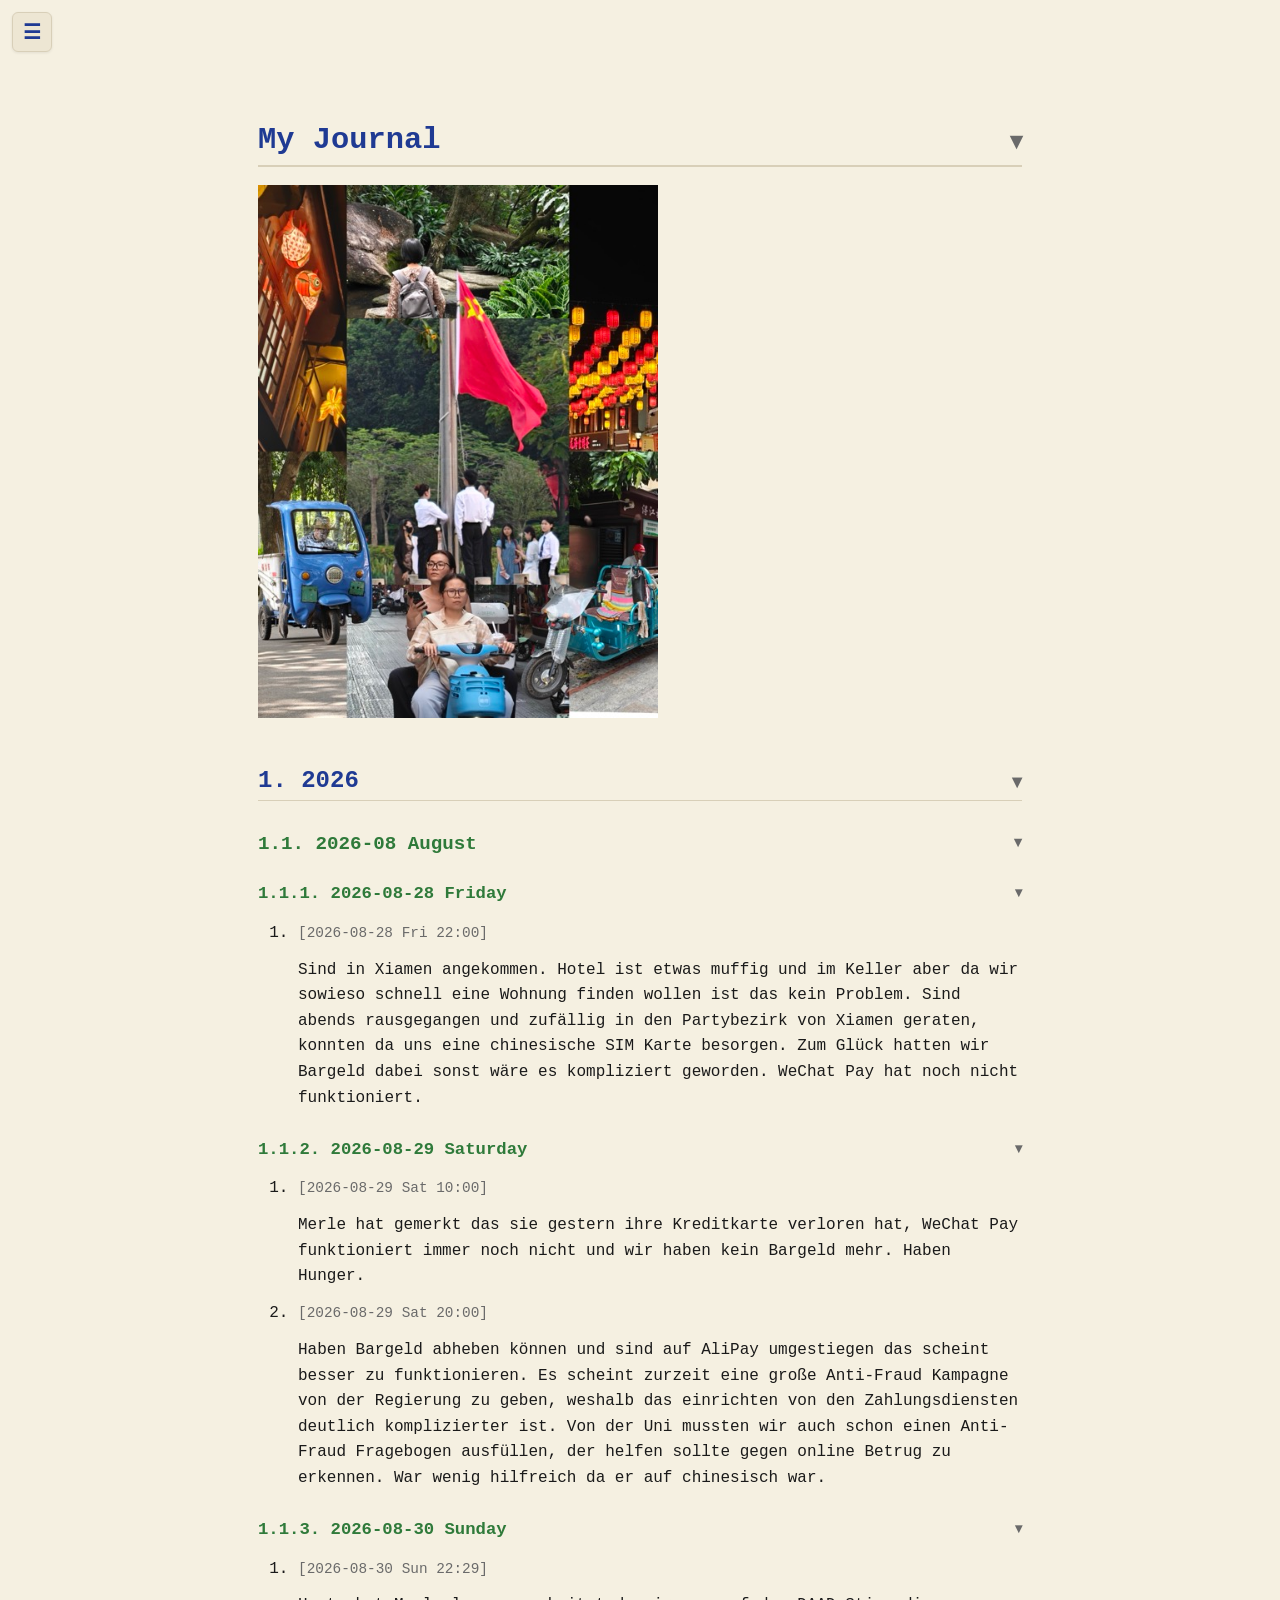
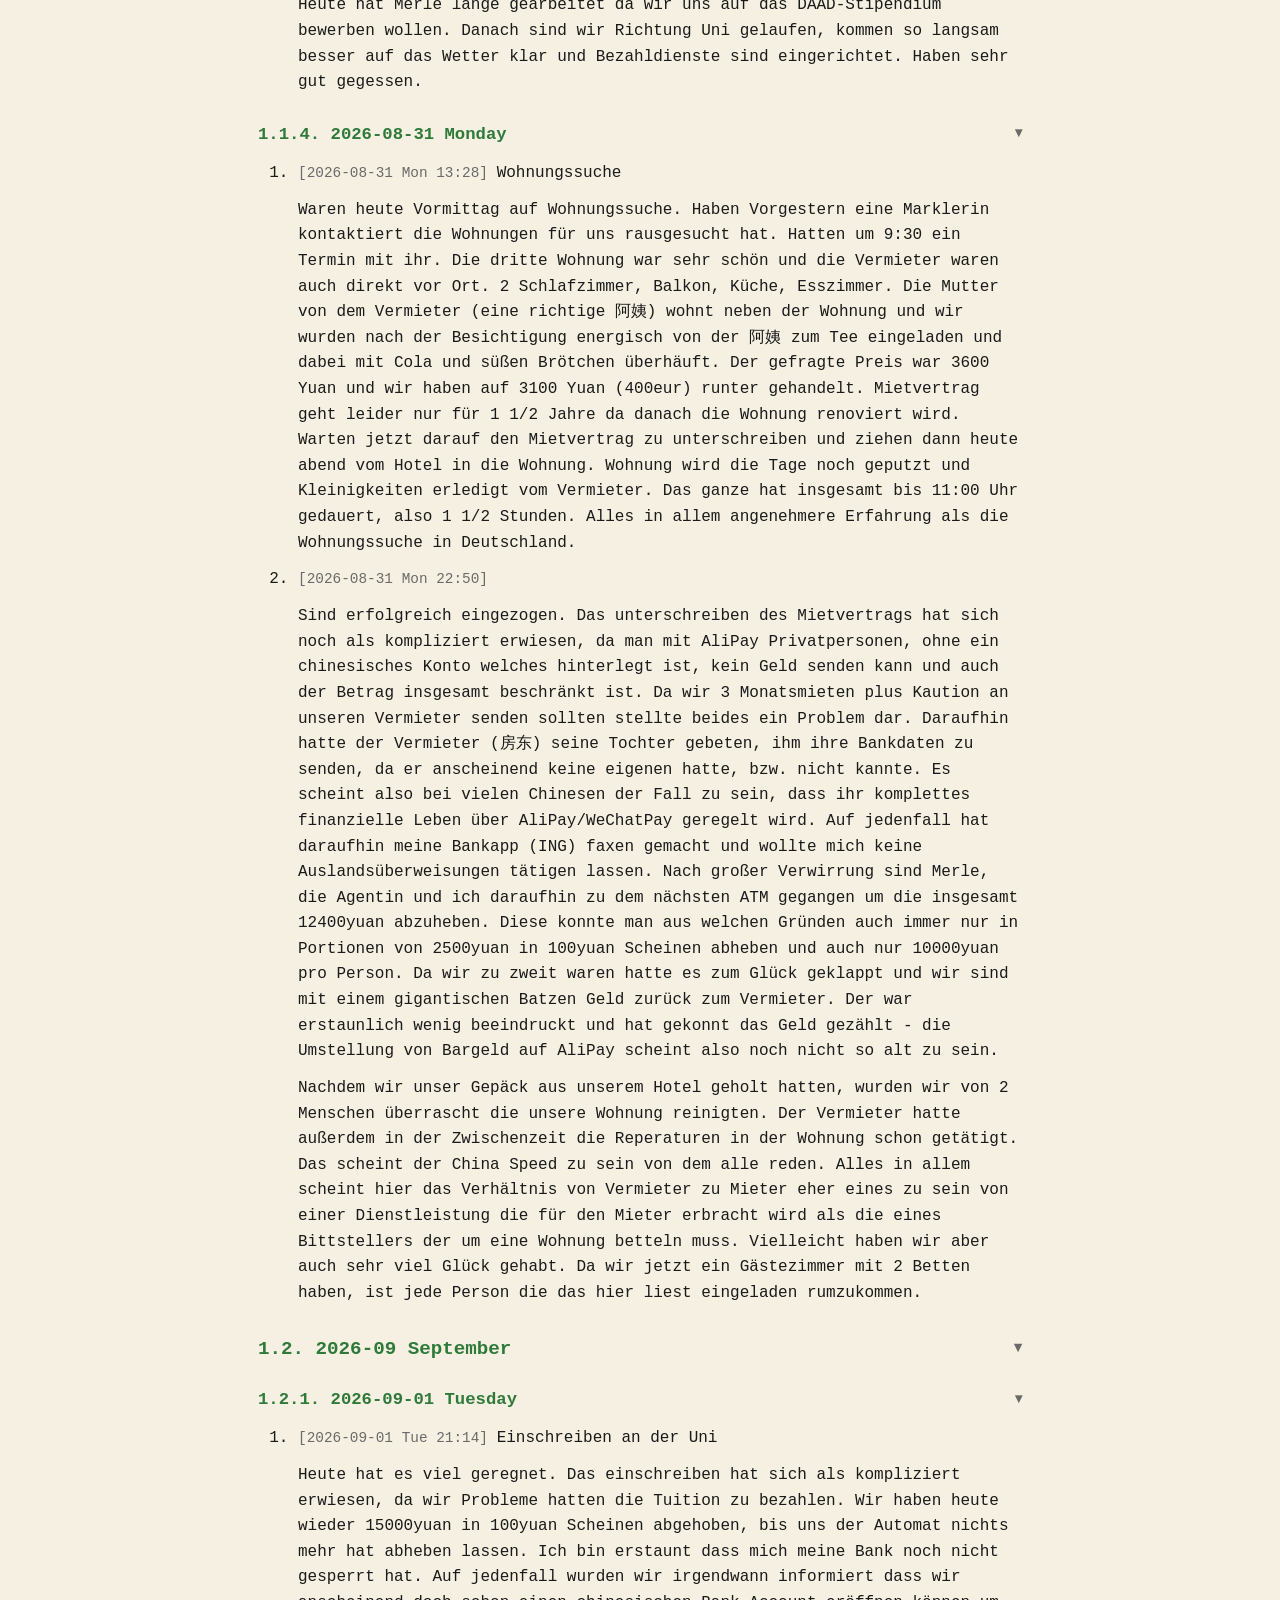
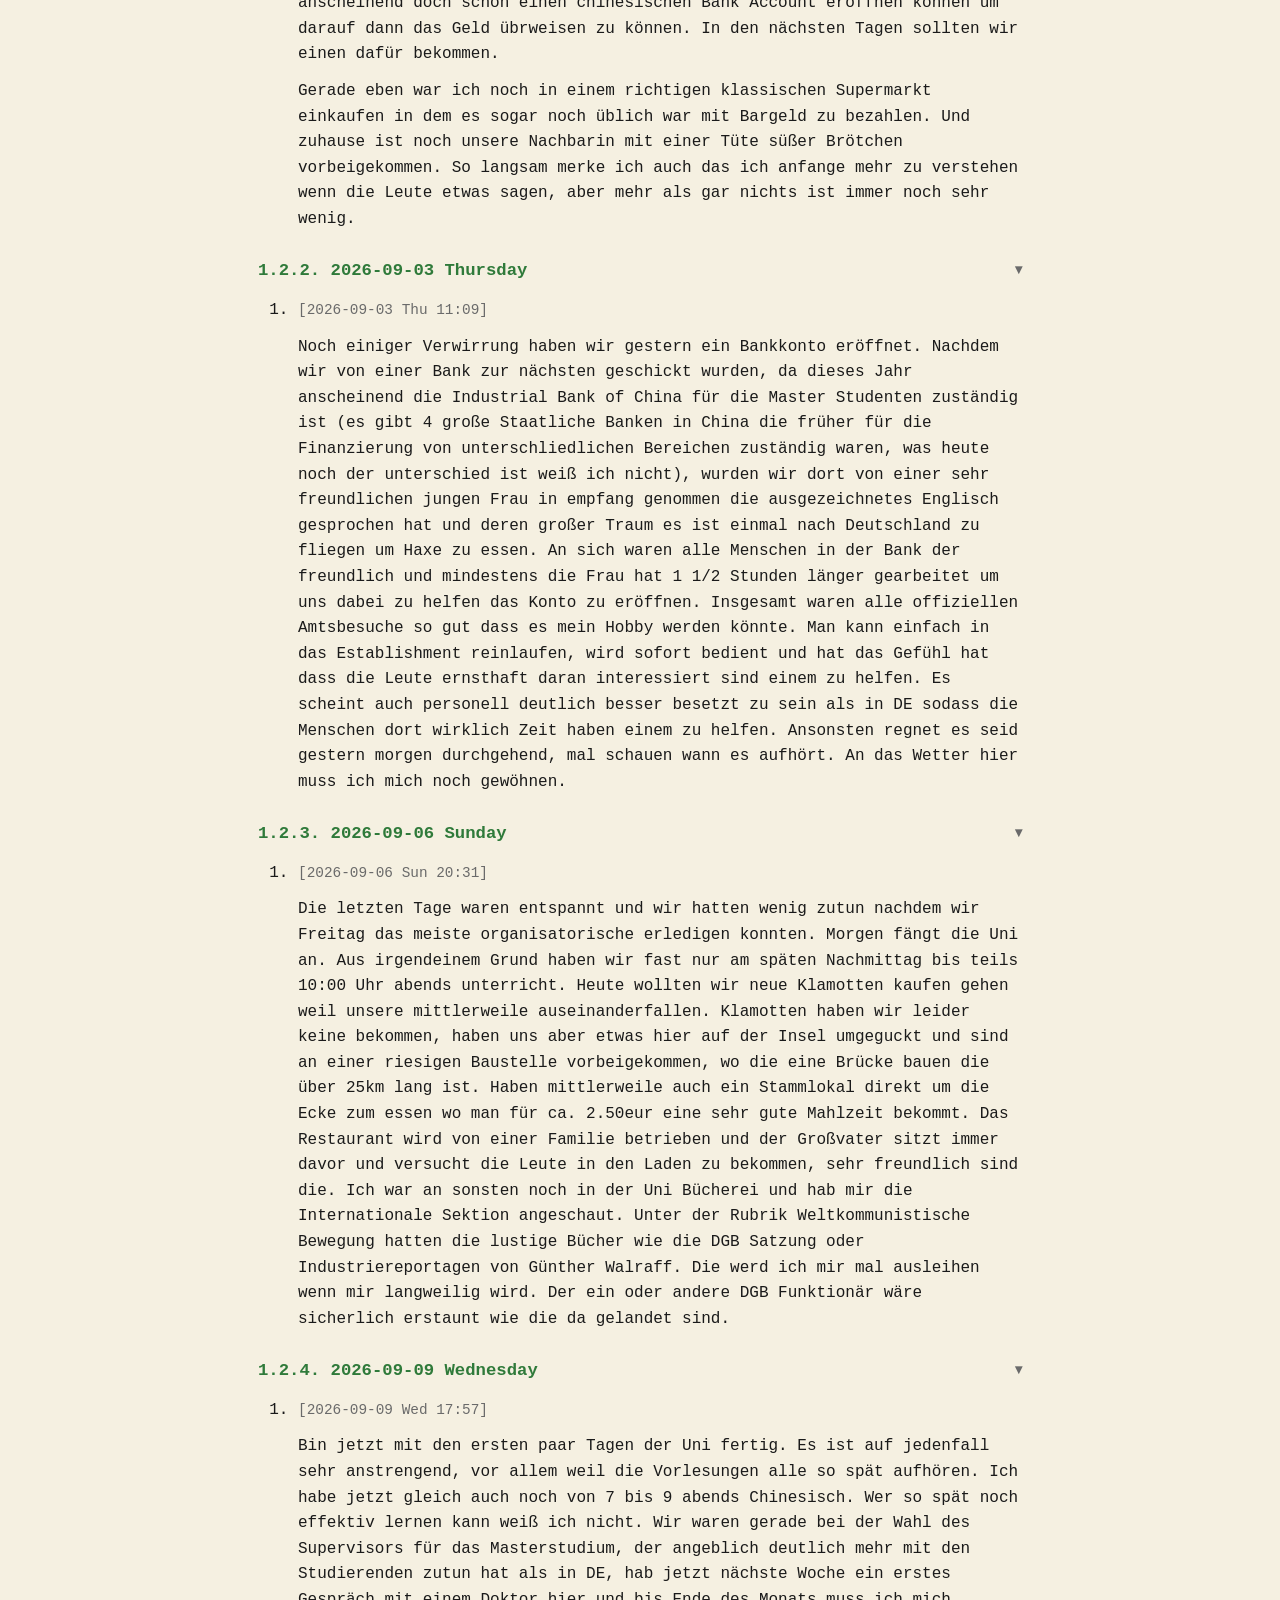
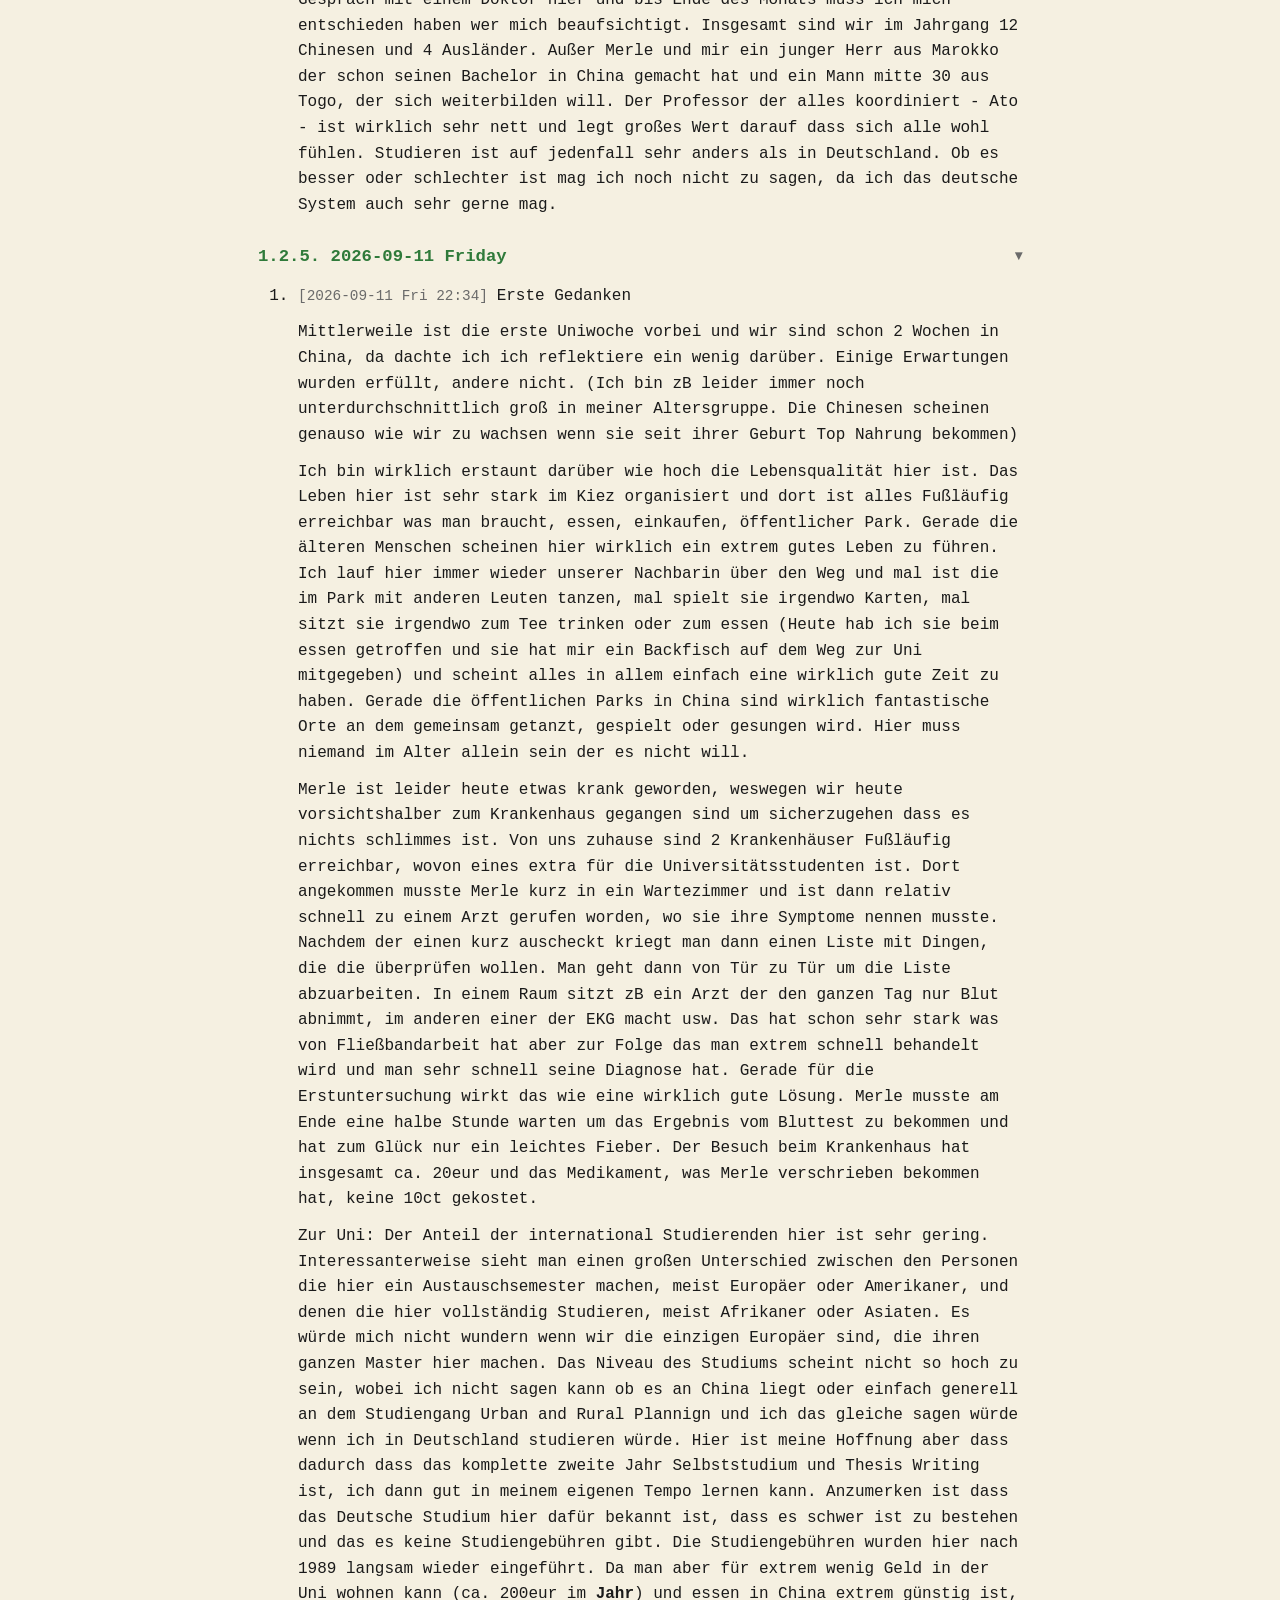
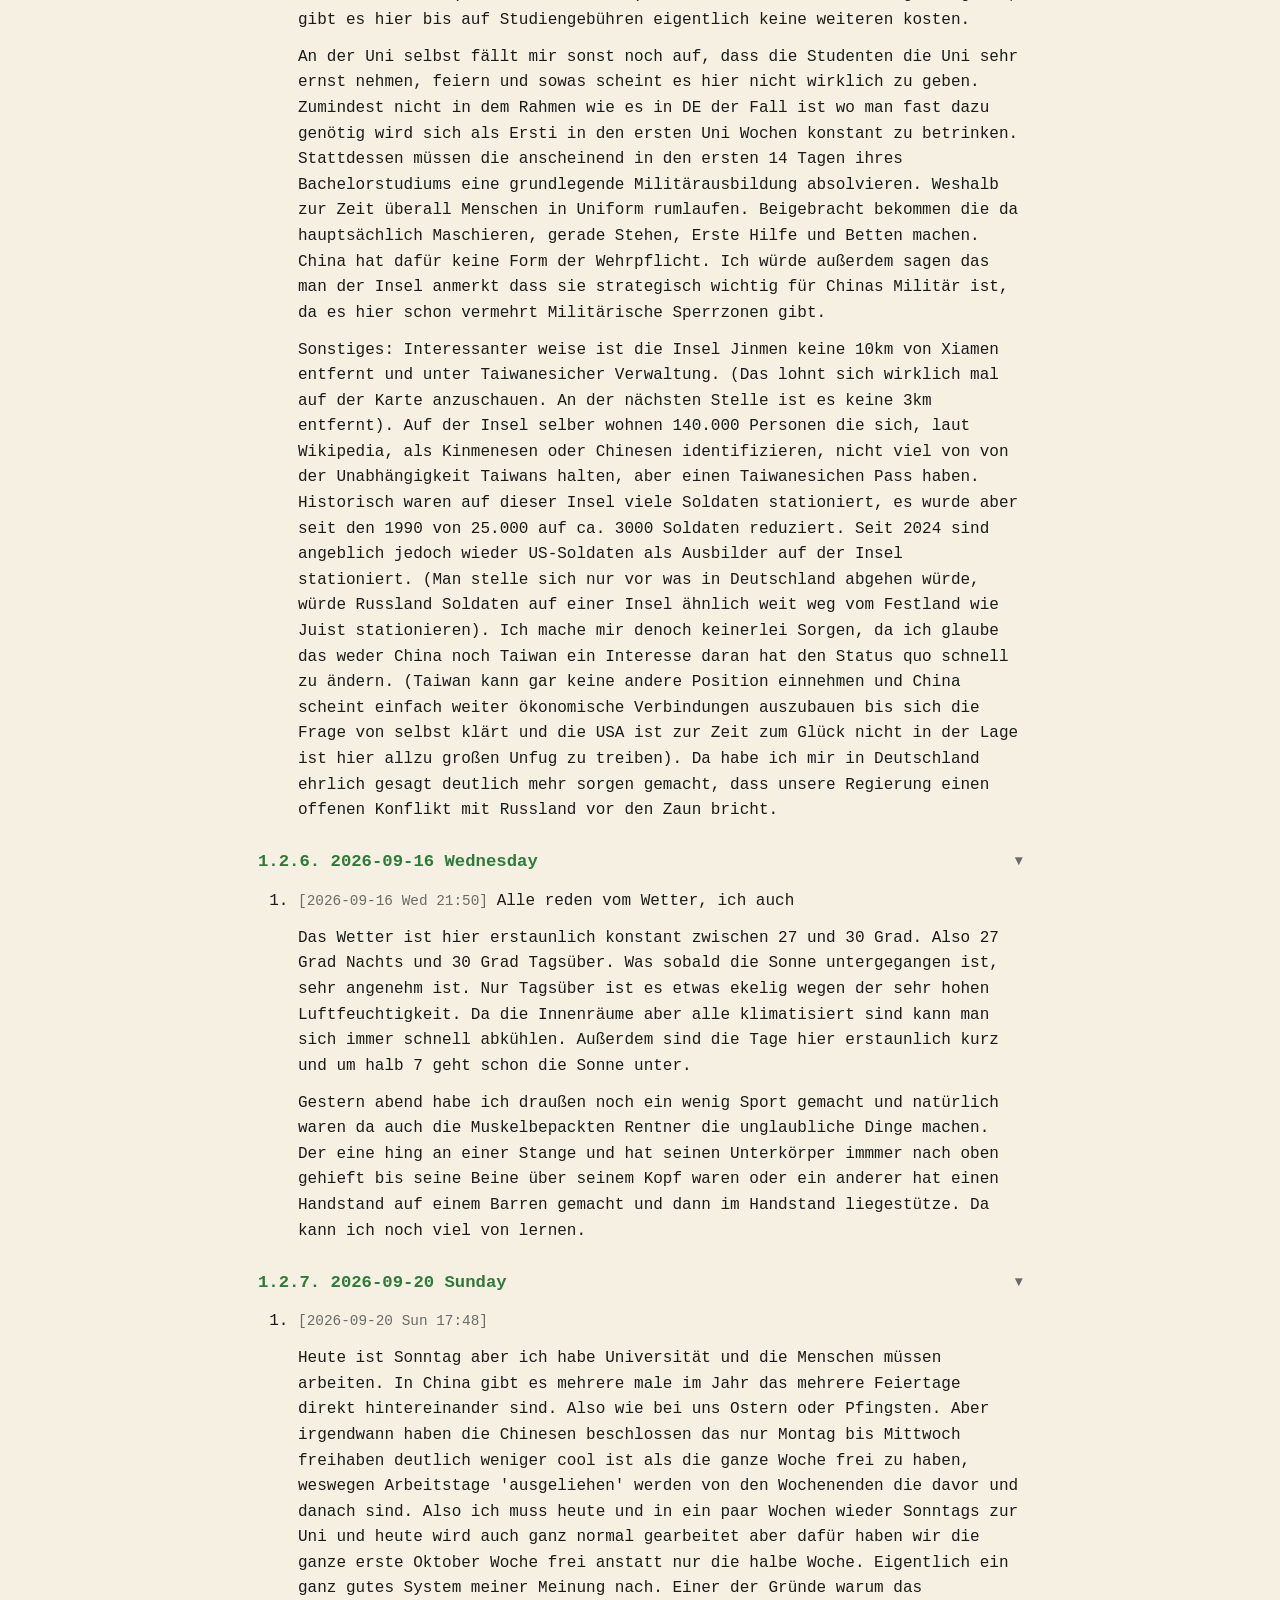
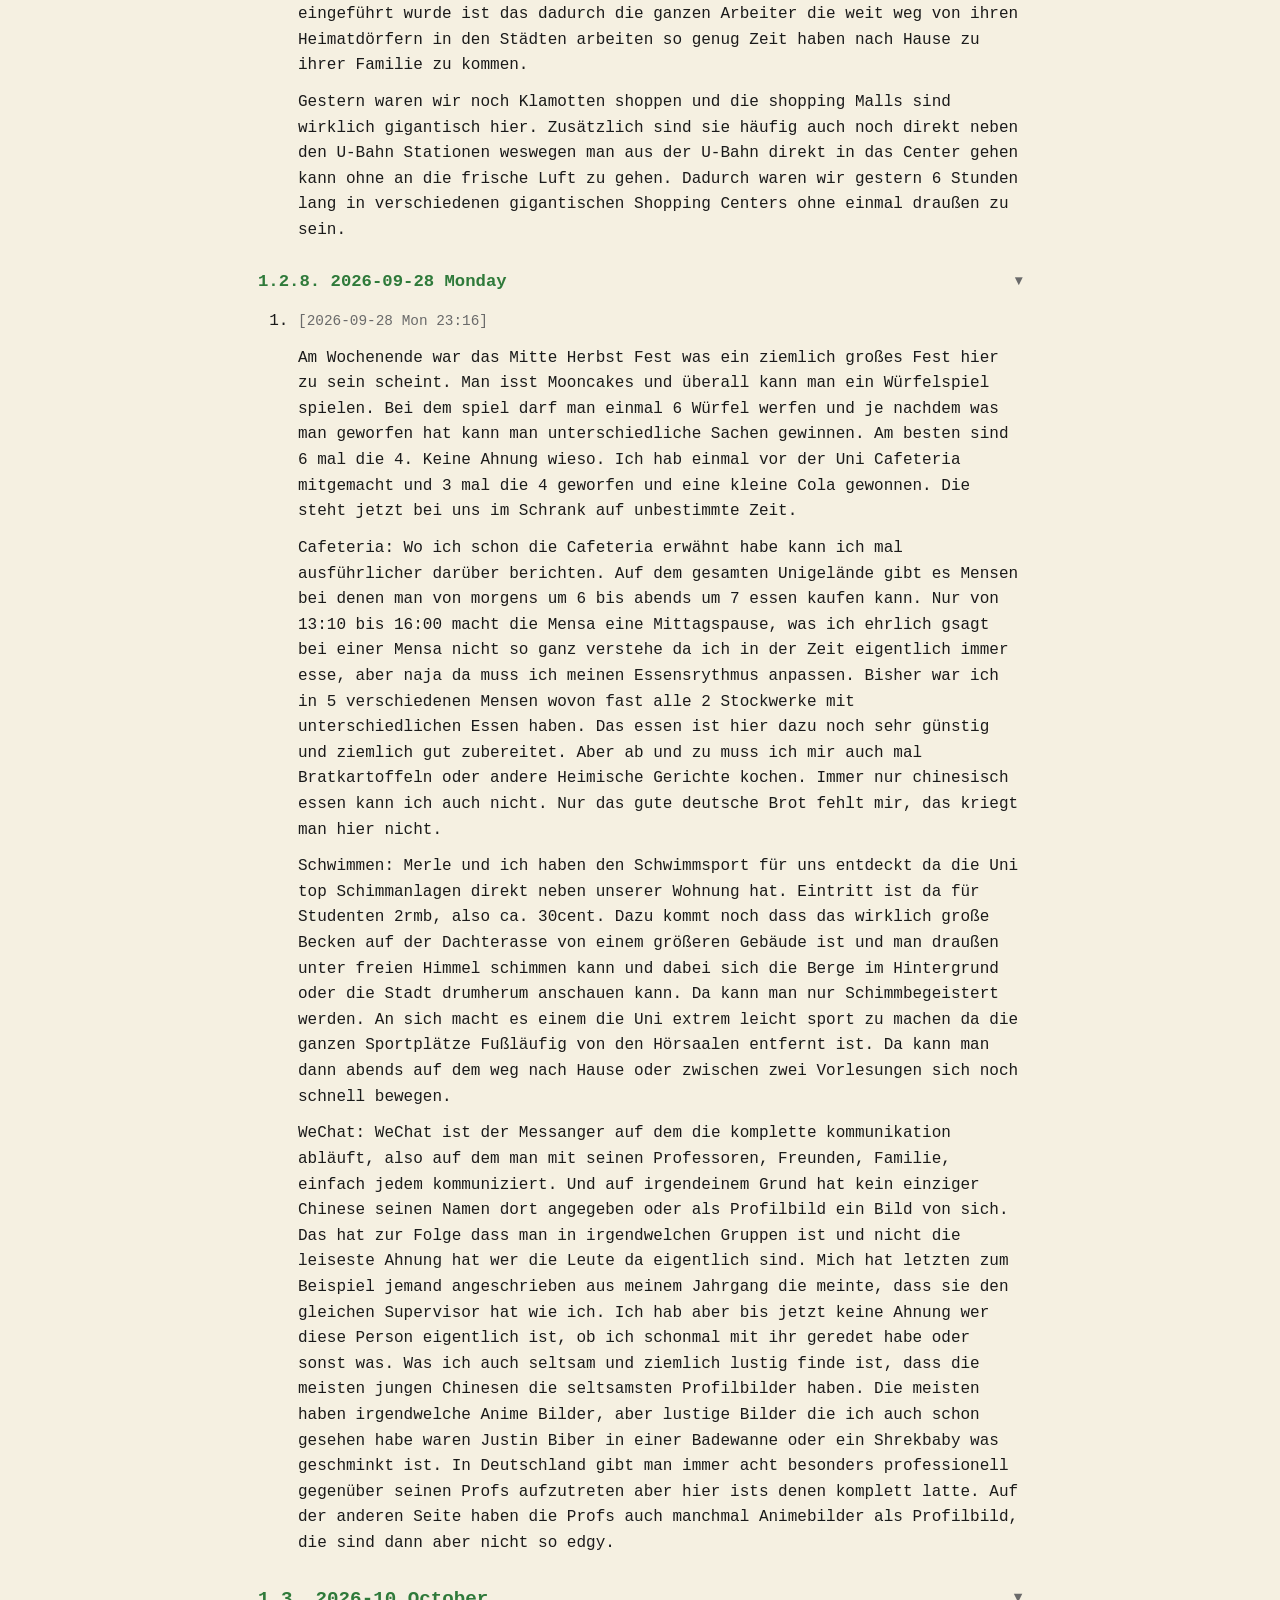
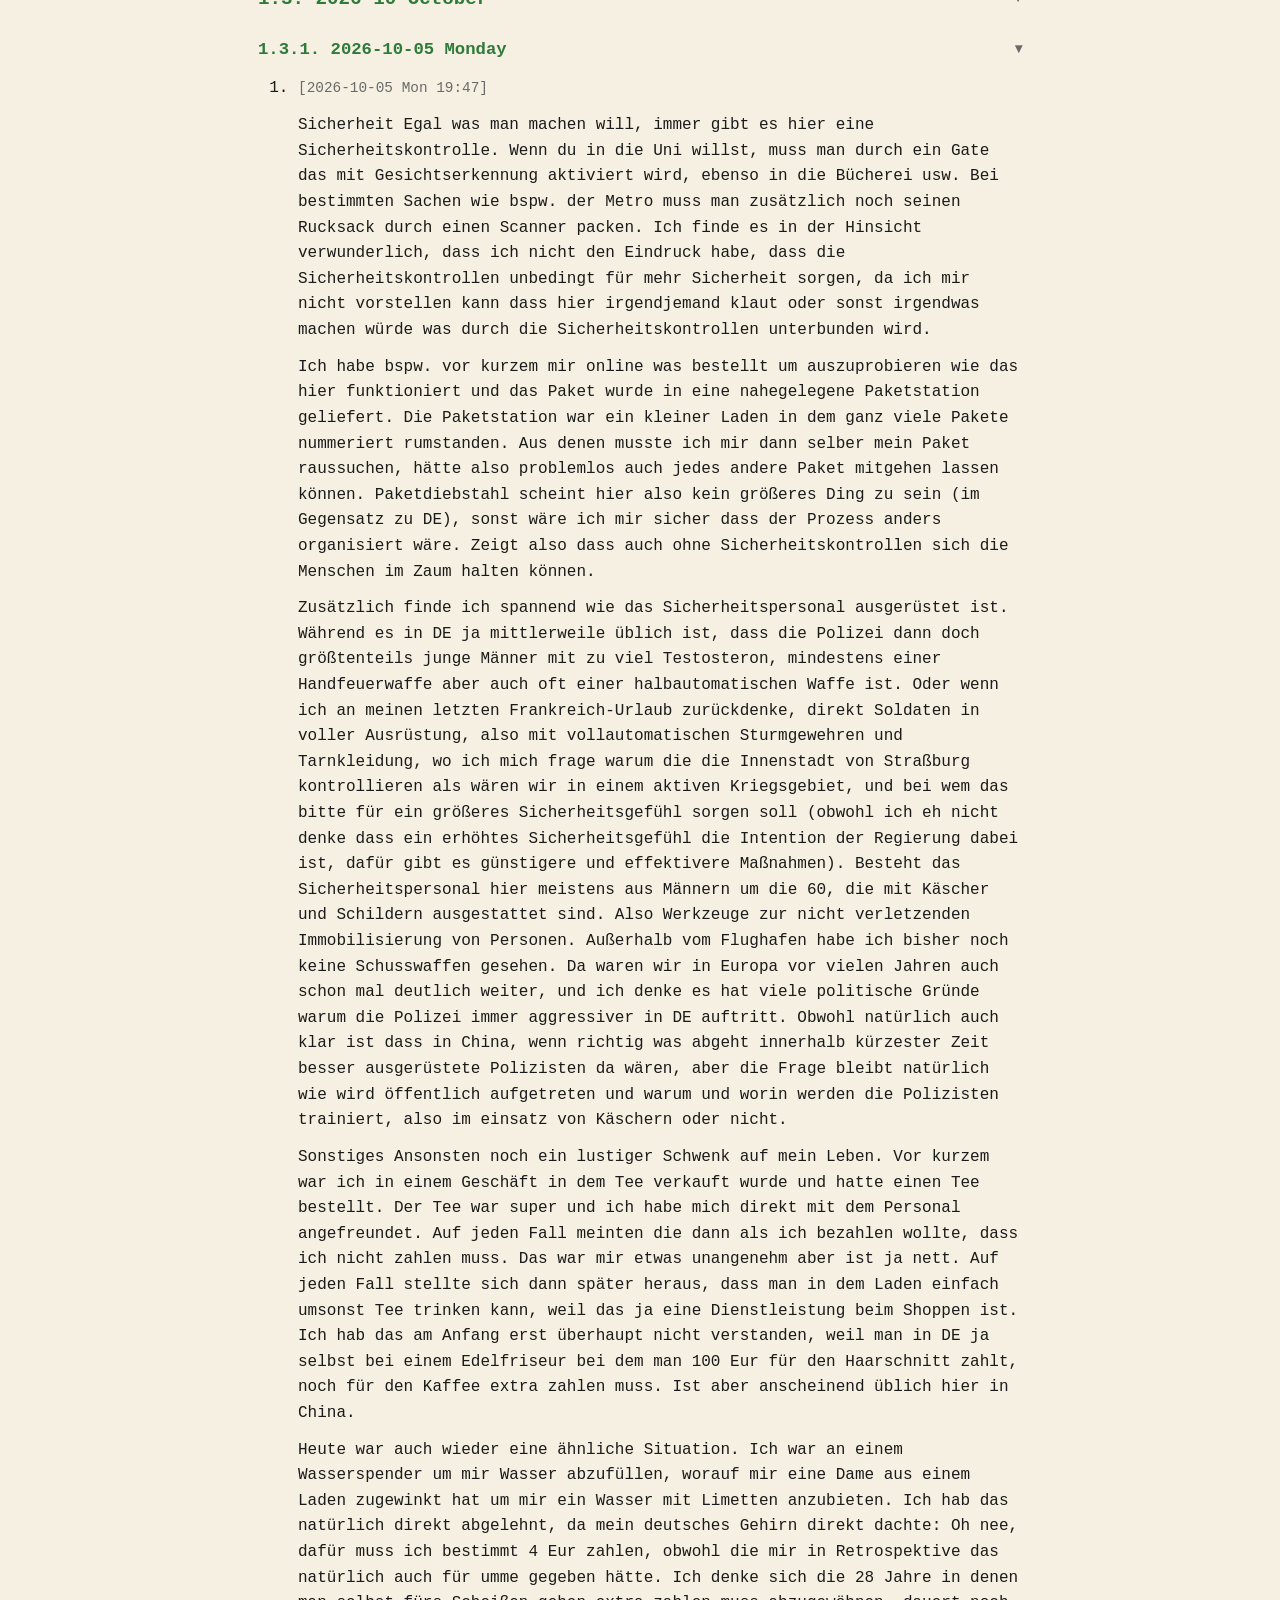
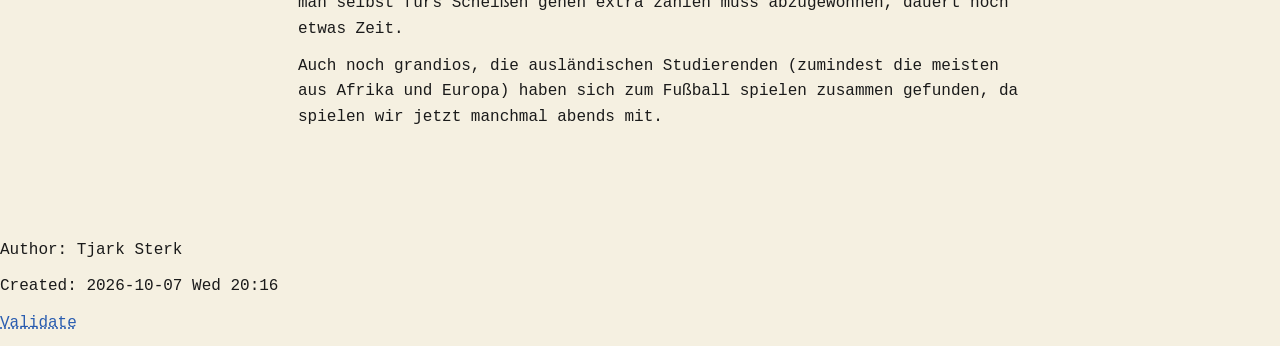
==== commit 8b896fd6: "Update journal" ====
--- a/index.html
+++ b/index.html
@@ -3,7 +3,7 @@
 "http://www.w3.org/TR/xhtml1/DTD/xhtml1-strict.dtd">
 <html xmlns="http://www.w3.org/1999/xhtml" lang="en" xml:lang="en">
 <head>
-<!-- 2026-10-05 Mon 20:23 -->
+<!-- 2026-10-07 Wed 20:16 -->
 <meta http-equiv="Content-Type" content="text/html;charset=utf-8" />
 <meta name="viewport" content="width=device-width, initial-scale=1" />
 <title>My Journal</title>
@@ -20,31 +20,31 @@
 <h2>Table of Contents</h2>
 <div id="text-table-of-contents" role="doc-toc">
 <ul>
-<li><a href="#orgc9c5cef">1. 2026</a>
+<li><a href="#org4ea1373">1. 2026</a>
 <ul>
-<li><a href="#orgba1304c">1.1. 2026-08 August</a>
+<li><a href="#org00f6cd6">1.1. 2026-08 August</a>
 <ul>
-<li><a href="#org9c2e5a5">1.1.1. 2026-08-28 Friday</a></li>
-<li><a href="#org720398b">1.1.2. 2026-08-29 Saturday</a></li>
-<li><a href="#orgd515b7e">1.1.3. 2026-08-30 Sunday</a></li>
-<li><a href="#org65ed34e">1.1.4. 2026-08-31 Monday</a></li>
+<li><a href="#orga200f0b">1.1.1. 2026-08-28 Friday</a></li>
+<li><a href="#org6204b74">1.1.2. 2026-08-29 Saturday</a></li>
+<li><a href="#orgd4b9de3">1.1.3. 2026-08-30 Sunday</a></li>
+<li><a href="#org148980a">1.1.4. 2026-08-31 Monday</a></li>
 </ul>
 </li>
-<li><a href="#orgae81c8e">1.2. 2026-09 September</a>
+<li><a href="#orgf5cea6f">1.2. 2026-09 September</a>
 <ul>
-<li><a href="#org572d45f">1.2.1. 2026-09-01 Tuesday</a></li>
-<li><a href="#org7a4c5ae">1.2.2. 2026-09-03 Thursday</a></li>
-<li><a href="#orgb90e626">1.2.3. 2026-09-06 Sunday</a></li>
-<li><a href="#org9723218">1.2.4. 2026-09-09 Wednesday</a></li>
-<li><a href="#orgaf90fb9">1.2.5. 2026-09-11 Friday</a></li>
-<li><a href="#orgbd195a7">1.2.6. 2026-09-16 Wednesday</a></li>
-<li><a href="#orgd9f0d29">1.2.7. 2026-09-20 Sunday</a></li>
-<li><a href="#org194ad0a">1.2.8. 2026-09-28 Monday</a></li>
+<li><a href="#org20ca206">1.2.1. 2026-09-01 Tuesday</a></li>
+<li><a href="#orgbf0cdb7">1.2.2. 2026-09-03 Thursday</a></li>
+<li><a href="#org5ed84bc">1.2.3. 2026-09-06 Sunday</a></li>
+<li><a href="#org6d94bea">1.2.4. 2026-09-09 Wednesday</a></li>
+<li><a href="#orgc9ac7d2">1.2.5. 2026-09-11 Friday</a></li>
+<li><a href="#org7dcace6">1.2.6. 2026-09-16 Wednesday</a></li>
+<li><a href="#org6777ec4">1.2.7. 2026-09-20 Sunday</a></li>
+<li><a href="#org38476ea">1.2.8. 2026-09-28 Monday</a></li>
 </ul>
 </li>
-<li><a href="#org88a050f">1.3. 2026-10 October</a>
+<li><a href="#org9f9a98e">1.3. 2026-10 October</a>
 <ul>
-<li><a href="#org0779d5d">1.3.1. 2026-10-05 Monday</a></li>
+<li><a href="#org401bb4b">1.3.1. 2026-10-05 Monday</a></li>
 </ul>
 </li>
 </ul>
@@ -52,20 +52,25 @@
 </ul>
 </div>
 </div>
-<div id="outline-container-orgc9c5cef" class="outline-2">
-<h2 id="orgc9c5cef"><span class="section-number-2">1.</span> 2026</h2>
+
+<div id="orgeb421c1" class="figure">
+<p><img src="static/images/title.jpeg" alt="A cat on a windowsill" width="400px" />
+</p>
+</div>
+<div id="outline-container-org4ea1373" class="outline-2">
+<h2 id="org4ea1373"><span class="section-number-2">1.</span> 2026</h2>
 <div class="outline-text-2" id="text-1">
 </div>
-<div id="outline-container-orgba1304c" class="outline-3">
-<h3 id="orgba1304c"><span class="section-number-3">1.1.</span> 2026-08 August</h3>
+<div id="outline-container-org00f6cd6" class="outline-3">
+<h3 id="org00f6cd6"><span class="section-number-3">1.1.</span> 2026-08 August</h3>
 <div class="outline-text-3" id="text-1-1">
 </div>
-<div id="outline-container-org9c2e5a5" class="outline-4">
-<h4 id="org9c2e5a5"><span class="section-number-4">1.1.1.</span> 2026-08-28 Friday</h4>
+<div id="outline-container-orga200f0b" class="outline-4">
+<h4 id="orga200f0b"><span class="section-number-4">1.1.1.</span> 2026-08-28 Friday</h4>
 <div class="outline-text-4" id="text-1-1-1">
 </div>
 <ol class="org-ol">
-<li><a id="orgba83152"></a><span class="timestamp-wrapper"><span class="timestamp">[2026-08-28 Fri 22:00]</span></span><br />
+<li><a id="org3369a42"></a><span class="timestamp-wrapper"><span class="timestamp">[2026-08-28 Fri 22:00]</span></span><br />
 <div class="outline-text-5" id="text-1-1-1-1">
 <p>
 Sind in Xiamen angekommen. Hotel ist etwas muffig und im Keller aber da wir sowieso schnell eine Wohnung finden wollen ist das kein Problem.
@@ -76,19 +81,19 @@
 </li>
 </ol>
 </div>
-<div id="outline-container-org720398b" class="outline-4">
-<h4 id="org720398b"><span class="section-number-4">1.1.2.</span> 2026-08-29 Saturday</h4>
+<div id="outline-container-org6204b74" class="outline-4">
+<h4 id="org6204b74"><span class="section-number-4">1.1.2.</span> 2026-08-29 Saturday</h4>
 <div class="outline-text-4" id="text-1-1-2">
 </div>
 <ol class="org-ol">
-<li><a id="orgc6d2011"></a><span class="timestamp-wrapper"><span class="timestamp">[2026-08-29 Sat 10:00]</span></span><br />
+<li><a id="org197b389"></a><span class="timestamp-wrapper"><span class="timestamp">[2026-08-29 Sat 10:00]</span></span><br />
 <div class="outline-text-5" id="text-1-1-2-1">
 <p>
 Merle hat gemerkt das sie gestern ihre Kreditkarte verloren hat, WeChat Pay funktioniert immer noch nicht und wir haben kein Bargeld mehr. Haben Hunger.
 </p>
 </div>
 </li>
-<li><a id="orga776388"></a><span class="timestamp-wrapper"><span class="timestamp">[2026-08-29 Sat 20:00]</span></span><br />
+<li><a id="orgeae1d0f"></a><span class="timestamp-wrapper"><span class="timestamp">[2026-08-29 Sat 20:00]</span></span><br />
 <div class="outline-text-5" id="text-1-1-2-2">
 <p>
 Haben Bargeld abheben können und sind auf AliPay umgestiegen das scheint besser zu funktionieren.
@@ -98,12 +103,12 @@
 </li>
 </ol>
 </div>
-<div id="outline-container-orgd515b7e" class="outline-4">
-<h4 id="orgd515b7e"><span class="section-number-4">1.1.3.</span> 2026-08-30 Sunday</h4>
+<div id="outline-container-orgd4b9de3" class="outline-4">
+<h4 id="orgd4b9de3"><span class="section-number-4">1.1.3.</span> 2026-08-30 Sunday</h4>
 <div class="outline-text-4" id="text-1-1-3">
 </div>
 <ol class="org-ol">
-<li><a id="org2ab3770"></a><span class="timestamp-wrapper"><span class="timestamp">[2026-08-30 Sun 22:29]</span></span><br />
+<li><a id="org0316074"></a><span class="timestamp-wrapper"><span class="timestamp">[2026-08-30 Sun 22:29]</span></span><br />
 <div class="outline-text-5" id="text-1-1-3-1">
 <p>
 Heute hat Merle lange gearbeitet da wir uns auf das DAAD-Stipendium bewerben wollen.
@@ -114,19 +119,19 @@
 </li>
 </ol>
 </div>
-<div id="outline-container-org65ed34e" class="outline-4">
-<h4 id="org65ed34e"><span class="section-number-4">1.1.4.</span> 2026-08-31 Monday</h4>
+<div id="outline-container-org148980a" class="outline-4">
+<h4 id="org148980a"><span class="section-number-4">1.1.4.</span> 2026-08-31 Monday</h4>
 <div class="outline-text-4" id="text-1-1-4">
 </div>
 <ol class="org-ol">
-<li><a id="org2e58aa6"></a><span class="timestamp-wrapper"><span class="timestamp">[2026-08-31 Mon 13:28] </span></span> Wohnungssuche<br />
+<li><a id="orgf83c3f5"></a><span class="timestamp-wrapper"><span class="timestamp">[2026-08-31 Mon 13:28] </span></span> Wohnungssuche<br />
 <div class="outline-text-5" id="text-1-1-4-1">
 <p>
 Waren heute Vormittag auf Wohnungssuche. Haben Vorgestern eine Marklerin kontaktiert die Wohnungen für uns rausgesucht hat. Hatten um 9:30 ein Termin mit ihr. Die dritte Wohnung war sehr schön und die Vermieter waren auch direkt vor Ort. 2 Schlafzimmer, Balkon, Küche, Esszimmer. Die Mutter von dem Vermieter (eine richtige 阿姨) wohnt neben der Wohnung und wir wurden nach der Besichtigung energisch von der 阿姨 zum Tee eingeladen und dabei mit Cola und süßen Brötchen überhäuft. Der gefragte Preis war 3600 Yuan und wir haben auf 3100 Yuan (400eur) runter gehandelt. Mietvertrag geht leider nur für 1 1/2 Jahre da danach die Wohnung renoviert wird. Warten jetzt darauf den Mietvertrag zu unterschreiben und ziehen dann heute abend vom Hotel in die Wohnung. Wohnung wird die Tage noch geputzt und Kleinigkeiten erledigt vom Vermieter. Das ganze hat insgesamt bis 11:00 Uhr gedauert, also 1 1/2 Stunden. Alles in allem angenehmere Erfahrung als die Wohnungssuche in Deutschland.
 </p>
 </div>
 </li>
-<li><a id="org7edc551"></a><span class="timestamp-wrapper"><span class="timestamp">[2026-08-31 Mon 22:50]</span></span><br />
+<li><a id="orgad0cff5"></a><span class="timestamp-wrapper"><span class="timestamp">[2026-08-31 Mon 22:50]</span></span><br />
 <div class="outline-text-5" id="text-1-1-4-2">
 <p>
 Sind erfolgreich eingezogen.
@@ -146,16 +151,16 @@
 </ol>
 </div>
 </div>
-<div id="outline-container-orgae81c8e" class="outline-3">
-<h3 id="orgae81c8e"><span class="section-number-3">1.2.</span> 2026-09 September</h3>
+<div id="outline-container-orgf5cea6f" class="outline-3">
+<h3 id="orgf5cea6f"><span class="section-number-3">1.2.</span> 2026-09 September</h3>
 <div class="outline-text-3" id="text-1-2">
 </div>
-<div id="outline-container-org572d45f" class="outline-4">
-<h4 id="org572d45f"><span class="section-number-4">1.2.1.</span> 2026-09-01 Tuesday</h4>
+<div id="outline-container-org20ca206" class="outline-4">
+<h4 id="org20ca206"><span class="section-number-4">1.2.1.</span> 2026-09-01 Tuesday</h4>
 <div class="outline-text-4" id="text-1-2-1">
 </div>
 <ol class="org-ol">
-<li><a id="org06b5834"></a><span class="timestamp-wrapper"><span class="timestamp">[2026-09-01 Tue 21:14] </span></span> Einschreiben an der Uni<br />
+<li><a id="orge0eec73"></a><span class="timestamp-wrapper"><span class="timestamp">[2026-09-01 Tue 21:14] </span></span> Einschreiben an der Uni<br />
 <div class="outline-text-5" id="text-1-2-1-1">
 <p>
 Heute hat es viel geregnet. Das einschreiben hat sich als kompliziert erwiesen, da wir Probleme hatten die Tuition zu bezahlen. Wir haben heute wieder 15000yuan in 100yuan Scheinen abgehoben, bis uns der Automat nichts mehr hat abheben lassen. Ich bin erstaunt dass mich meine Bank noch nicht gesperrt hat.
@@ -170,12 +175,12 @@
 </li>
 </ol>
 </div>
-<div id="outline-container-org7a4c5ae" class="outline-4">
-<h4 id="org7a4c5ae"><span class="section-number-4">1.2.2.</span> 2026-09-03 Thursday</h4>
+<div id="outline-container-orgbf0cdb7" class="outline-4">
+<h4 id="orgbf0cdb7"><span class="section-number-4">1.2.2.</span> 2026-09-03 Thursday</h4>
 <div class="outline-text-4" id="text-1-2-2">
 </div>
 <ol class="org-ol">
-<li><a id="orge3867c2"></a><span class="timestamp-wrapper"><span class="timestamp">[2026-09-03 Thu 11:09]</span></span><br />
+<li><a id="org2af39f4"></a><span class="timestamp-wrapper"><span class="timestamp">[2026-09-03 Thu 11:09]</span></span><br />
 <div class="outline-text-5" id="text-1-2-2-1">
 <p>
 Noch einiger Verwirrung haben wir gestern ein Bankkonto eröffnet. Nachdem wir von einer Bank zur nächsten geschickt wurden, da dieses Jahr anscheinend die Industrial Bank of China für die Master Studenten zuständig ist (es gibt 4 große Staatliche Banken in China die früher für die Finanzierung von unterschliedlichen Bereichen zuständig waren, was heute noch der unterschied ist weiß ich nicht), wurden wir dort von einer sehr freundlichen jungen Frau in empfang genommen die ausgezeichnetes Englisch gesprochen hat und deren großer Traum es ist einmal nach Deutschland zu fliegen um Haxe zu essen.
@@ -187,12 +192,12 @@
 </li>
 </ol>
 </div>
-<div id="outline-container-orgb90e626" class="outline-4">
-<h4 id="orgb90e626"><span class="section-number-4">1.2.3.</span> 2026-09-06 Sunday</h4>
+<div id="outline-container-org5ed84bc" class="outline-4">
+<h4 id="org5ed84bc"><span class="section-number-4">1.2.3.</span> 2026-09-06 Sunday</h4>
 <div class="outline-text-4" id="text-1-2-3">
 </div>
 <ol class="org-ol">
-<li><a id="orgb195db8"></a><span class="timestamp-wrapper"><span class="timestamp">[2026-09-06 Sun 20:31]</span></span><br />
+<li><a id="org8c4b50c"></a><span class="timestamp-wrapper"><span class="timestamp">[2026-09-06 Sun 20:31]</span></span><br />
 <div class="outline-text-5" id="text-1-2-3-1">
 <p>
 Die letzten Tage waren entspannt und wir hatten wenig zutun nachdem wir Freitag das meiste organisatorische erledigen konnten. Morgen fängt die Uni an. Aus irgendeinem Grund haben wir fast nur am späten Nachmittag bis teils 10:00 Uhr abends unterricht.
@@ -204,12 +209,12 @@
 </li>
 </ol>
 </div>
-<div id="outline-container-org9723218" class="outline-4">
-<h4 id="org9723218"><span class="section-number-4">1.2.4.</span> 2026-09-09 Wednesday</h4>
+<div id="outline-container-org6d94bea" class="outline-4">
+<h4 id="org6d94bea"><span class="section-number-4">1.2.4.</span> 2026-09-09 Wednesday</h4>
 <div class="outline-text-4" id="text-1-2-4">
 </div>
 <ol class="org-ol">
-<li><a id="orgf6ba470"></a><span class="timestamp-wrapper"><span class="timestamp">[2026-09-09 Wed 17:57]</span></span><br />
+<li><a id="orgc14d65e"></a><span class="timestamp-wrapper"><span class="timestamp">[2026-09-09 Wed 17:57]</span></span><br />
 <div class="outline-text-5" id="text-1-2-4-1">
 <p>
 Bin jetzt mit den ersten paar Tagen der Uni fertig. Es ist auf jedenfall sehr anstrengend, vor allem weil die Vorlesungen alle so spät aufhören. Ich habe jetzt gleich auch noch von 7 bis 9 abends Chinesisch. Wer so spät noch effektiv lernen kann weiß ich nicht.
@@ -221,12 +226,12 @@
 </li>
 </ol>
 </div>
-<div id="outline-container-orgaf90fb9" class="outline-4">
-<h4 id="orgaf90fb9"><span class="section-number-4">1.2.5.</span> 2026-09-11 Friday</h4>
+<div id="outline-container-orgc9ac7d2" class="outline-4">
+<h4 id="orgc9ac7d2"><span class="section-number-4">1.2.5.</span> 2026-09-11 Friday</h4>
 <div class="outline-text-4" id="text-1-2-5">
 </div>
 <ol class="org-ol">
-<li><a id="org8c12593"></a><span class="timestamp-wrapper"><span class="timestamp">[2026-09-11 Fri 22:34] </span></span> Erste Gedanken<br />
+<li><a id="org0f1cba4"></a><span class="timestamp-wrapper"><span class="timestamp">[2026-09-11 Fri 22:34] </span></span> Erste Gedanken<br />
 <div class="outline-text-5" id="text-1-2-5-1">
 <p>
 Mittlerweile ist die erste Uniwoche vorbei und wir sind schon 2 Wochen in China, da dachte ich ich reflektiere ein wenig darüber. Einige Erwartungen wurden erfüllt, andere nicht. (Ich bin zB leider immer noch unterdurchschnittlich groß in meiner Altersgruppe. Die Chinesen scheinen genauso wie wir zu wachsen wenn sie seit ihrer Geburt Top Nahrung bekommen)
@@ -266,12 +271,12 @@
 </li>
 </ol>
 </div>
-<div id="outline-container-orgbd195a7" class="outline-4">
-<h4 id="orgbd195a7"><span class="section-number-4">1.2.6.</span> 2026-09-16 Wednesday</h4>
+<div id="outline-container-org7dcace6" class="outline-4">
+<h4 id="org7dcace6"><span class="section-number-4">1.2.6.</span> 2026-09-16 Wednesday</h4>
 <div class="outline-text-4" id="text-1-2-6">
 </div>
 <ol class="org-ol">
-<li><a id="orgf3fcf80"></a><span class="timestamp-wrapper"><span class="timestamp">[2026-09-16 Wed 21:50] </span></span> Alle reden vom Wetter, ich auch<br />
+<li><a id="org94bbbb0"></a><span class="timestamp-wrapper"><span class="timestamp">[2026-09-16 Wed 21:50] </span></span> Alle reden vom Wetter, ich auch<br />
 <div class="outline-text-5" id="text-1-2-6-1">
 <p>
 Das Wetter ist hier erstaunlich konstant zwischen 27 und 30 Grad. Also 27 Grad Nachts und 30 Grad Tagsüber. Was sobald die Sonne untergegangen ist, sehr angenehm ist. Nur Tagsüber ist es etwas ekelig wegen der sehr hohen Luftfeuchtigkeit. Da die Innenräume aber alle klimatisiert sind kann man sich immer schnell abkühlen. Außerdem sind die Tage hier erstaunlich kurz und um halb 7 geht schon die Sonne unter.
@@ -284,12 +289,12 @@
 </li>
 </ol>
 </div>
-<div id="outline-container-orgd9f0d29" class="outline-4">
-<h4 id="orgd9f0d29"><span class="section-number-4">1.2.7.</span> 2026-09-20 Sunday</h4>
+<div id="outline-container-org6777ec4" class="outline-4">
+<h4 id="org6777ec4"><span class="section-number-4">1.2.7.</span> 2026-09-20 Sunday</h4>
 <div class="outline-text-4" id="text-1-2-7">
 </div>
 <ol class="org-ol">
-<li><a id="orgb60ce26"></a><span class="timestamp-wrapper"><span class="timestamp">[2026-09-20 Sun 17:48]</span></span><br />
+<li><a id="orgc2a1211"></a><span class="timestamp-wrapper"><span class="timestamp">[2026-09-20 Sun 17:48]</span></span><br />
 <div class="outline-text-5" id="text-1-2-7-1">
 <p>
 Heute ist Sonntag aber ich habe Universität und die Menschen müssen arbeiten.
@@ -305,12 +310,12 @@
 </li>
 </ol>
 </div>
-<div id="outline-container-org194ad0a" class="outline-4">
-<h4 id="org194ad0a"><span class="section-number-4">1.2.8.</span> 2026-09-28 Monday</h4>
+<div id="outline-container-org38476ea" class="outline-4">
+<h4 id="org38476ea"><span class="section-number-4">1.2.8.</span> 2026-09-28 Monday</h4>
 <div class="outline-text-4" id="text-1-2-8">
 </div>
 <ol class="org-ol">
-<li><a id="org859d509"></a><span class="timestamp-wrapper"><span class="timestamp">[2026-09-28 Mon 23:16]</span></span><br />
+<li><a id="orge31a53f"></a><span class="timestamp-wrapper"><span class="timestamp">[2026-09-28 Mon 23:16]</span></span><br />
 <div class="outline-text-5" id="text-1-2-8-1">
 <p>
 Am Wochenende war das Mitte Herbst Fest was ein ziemlich großes Fest hier zu sein scheint. Man isst Mooncakes und überall kann man ein Würfelspiel spielen. Bei dem spiel darf man einmal 6 Würfel werfen und je nachdem was man geworfen hat kann man unterschiedliche Sachen gewinnen. Am besten sind 6 mal die 4. Keine Ahnung wieso.
@@ -340,16 +345,16 @@
 </ol>
 </div>
 </div>
-<div id="outline-container-org88a050f" class="outline-3">
-<h3 id="org88a050f"><span class="section-number-3">1.3.</span> 2026-10 October</h3>
+<div id="outline-container-org9f9a98e" class="outline-3">
+<h3 id="org9f9a98e"><span class="section-number-3">1.3.</span> 2026-10 October</h3>
 <div class="outline-text-3" id="text-1-3">
 </div>
-<div id="outline-container-org0779d5d" class="outline-4">
-<h4 id="org0779d5d"><span class="section-number-4">1.3.1.</span> 2026-10-05 Monday</h4>
+<div id="outline-container-org401bb4b" class="outline-4">
+<h4 id="org401bb4b"><span class="section-number-4">1.3.1.</span> 2026-10-05 Monday</h4>
 <div class="outline-text-4" id="text-1-3-1">
 </div>
 <ol class="org-ol">
-<li><a id="org0d6ac98"></a><span class="timestamp-wrapper"><span class="timestamp">[2026-10-05 Mon 19:47]</span></span><br />
+<li><a id="orga3e4436"></a><span class="timestamp-wrapper"><span class="timestamp">[2026-10-05 Mon 19:47]</span></span><br />
 <div class="outline-text-5" id="text-1-3-1-1">
 <p>
 <span class="underline">Sicherheit</span>
@@ -388,7 +393,7 @@
 </div>
 <div id="postamble" class="status">
 <p class="author">Author: Tjark Sterk</p>
-<p class="date">Created: 2026-10-05 Mon 20:23</p>
+<p class="date">Created: 2026-10-07 Wed 20:16</p>
 <p class="validation"><a href="https://validator.w3.org/check?uri=referer">Validate</a></p>
 </div>
 </body>
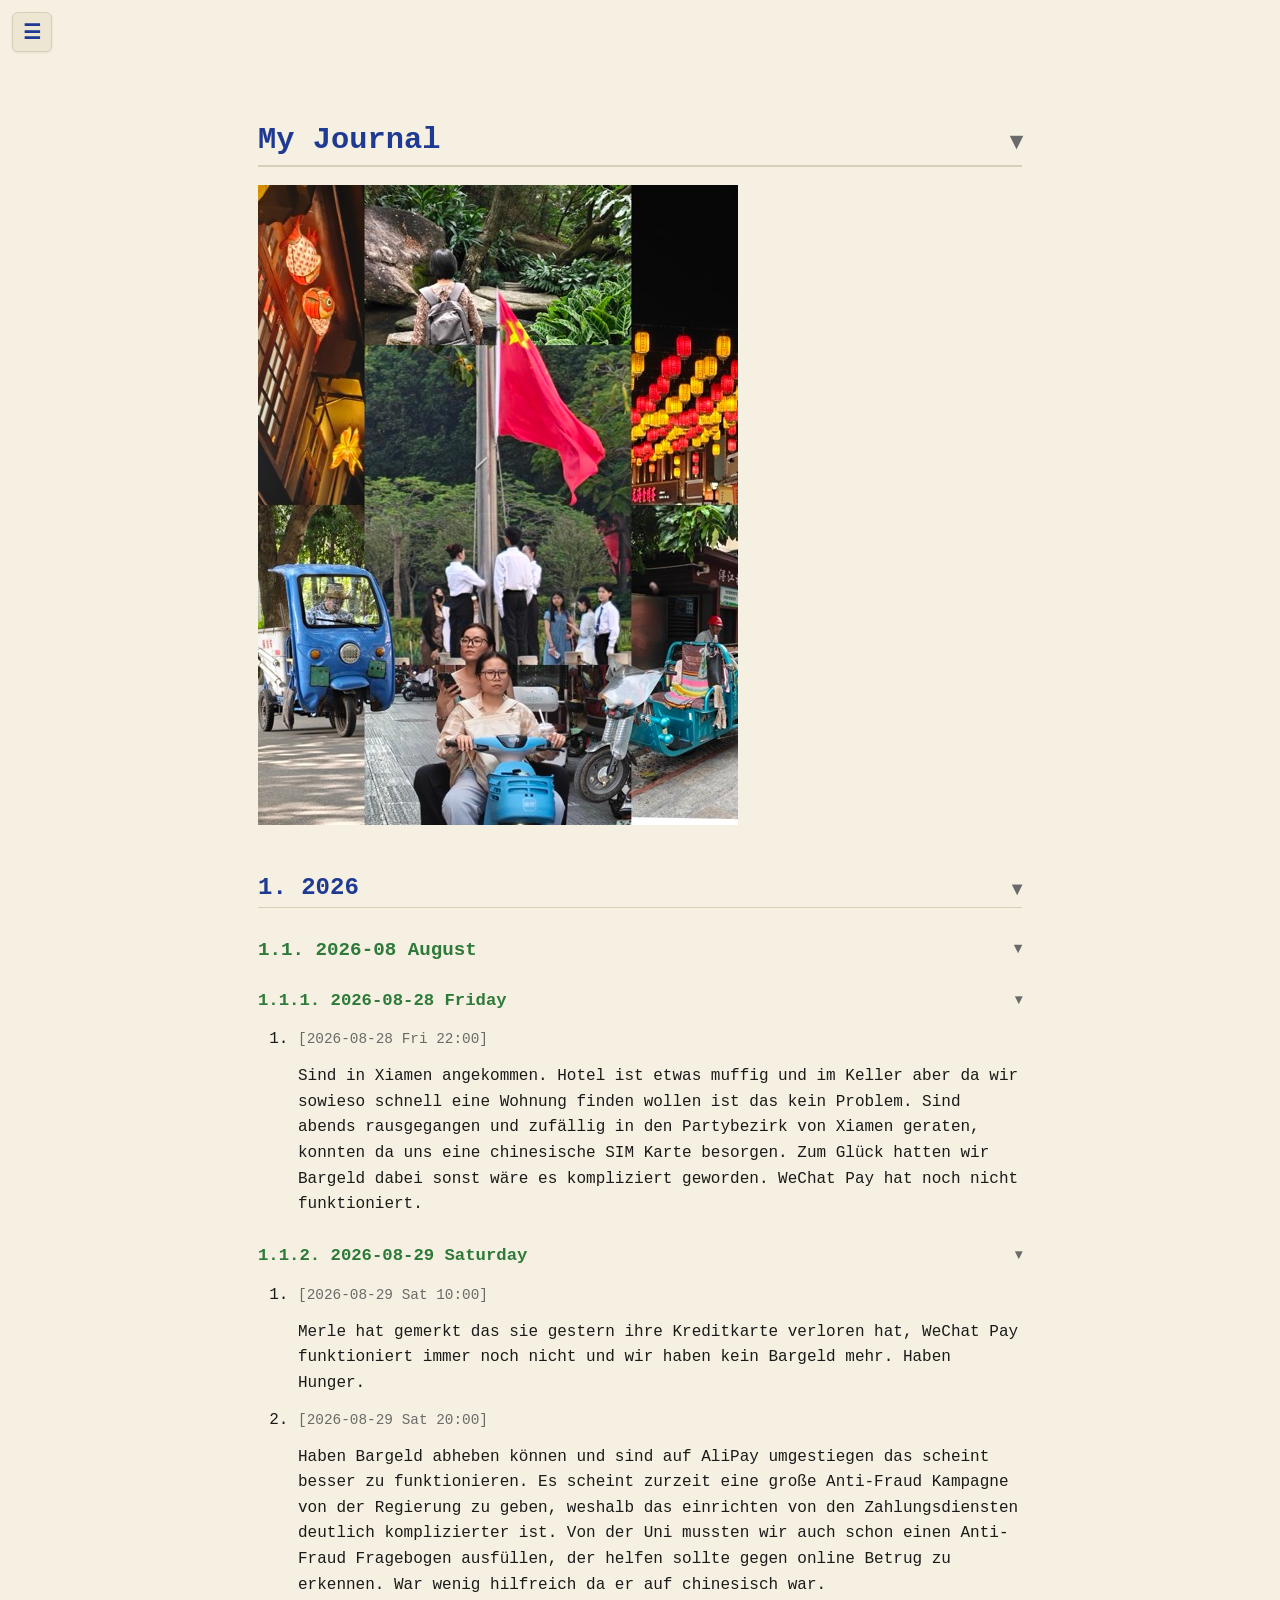
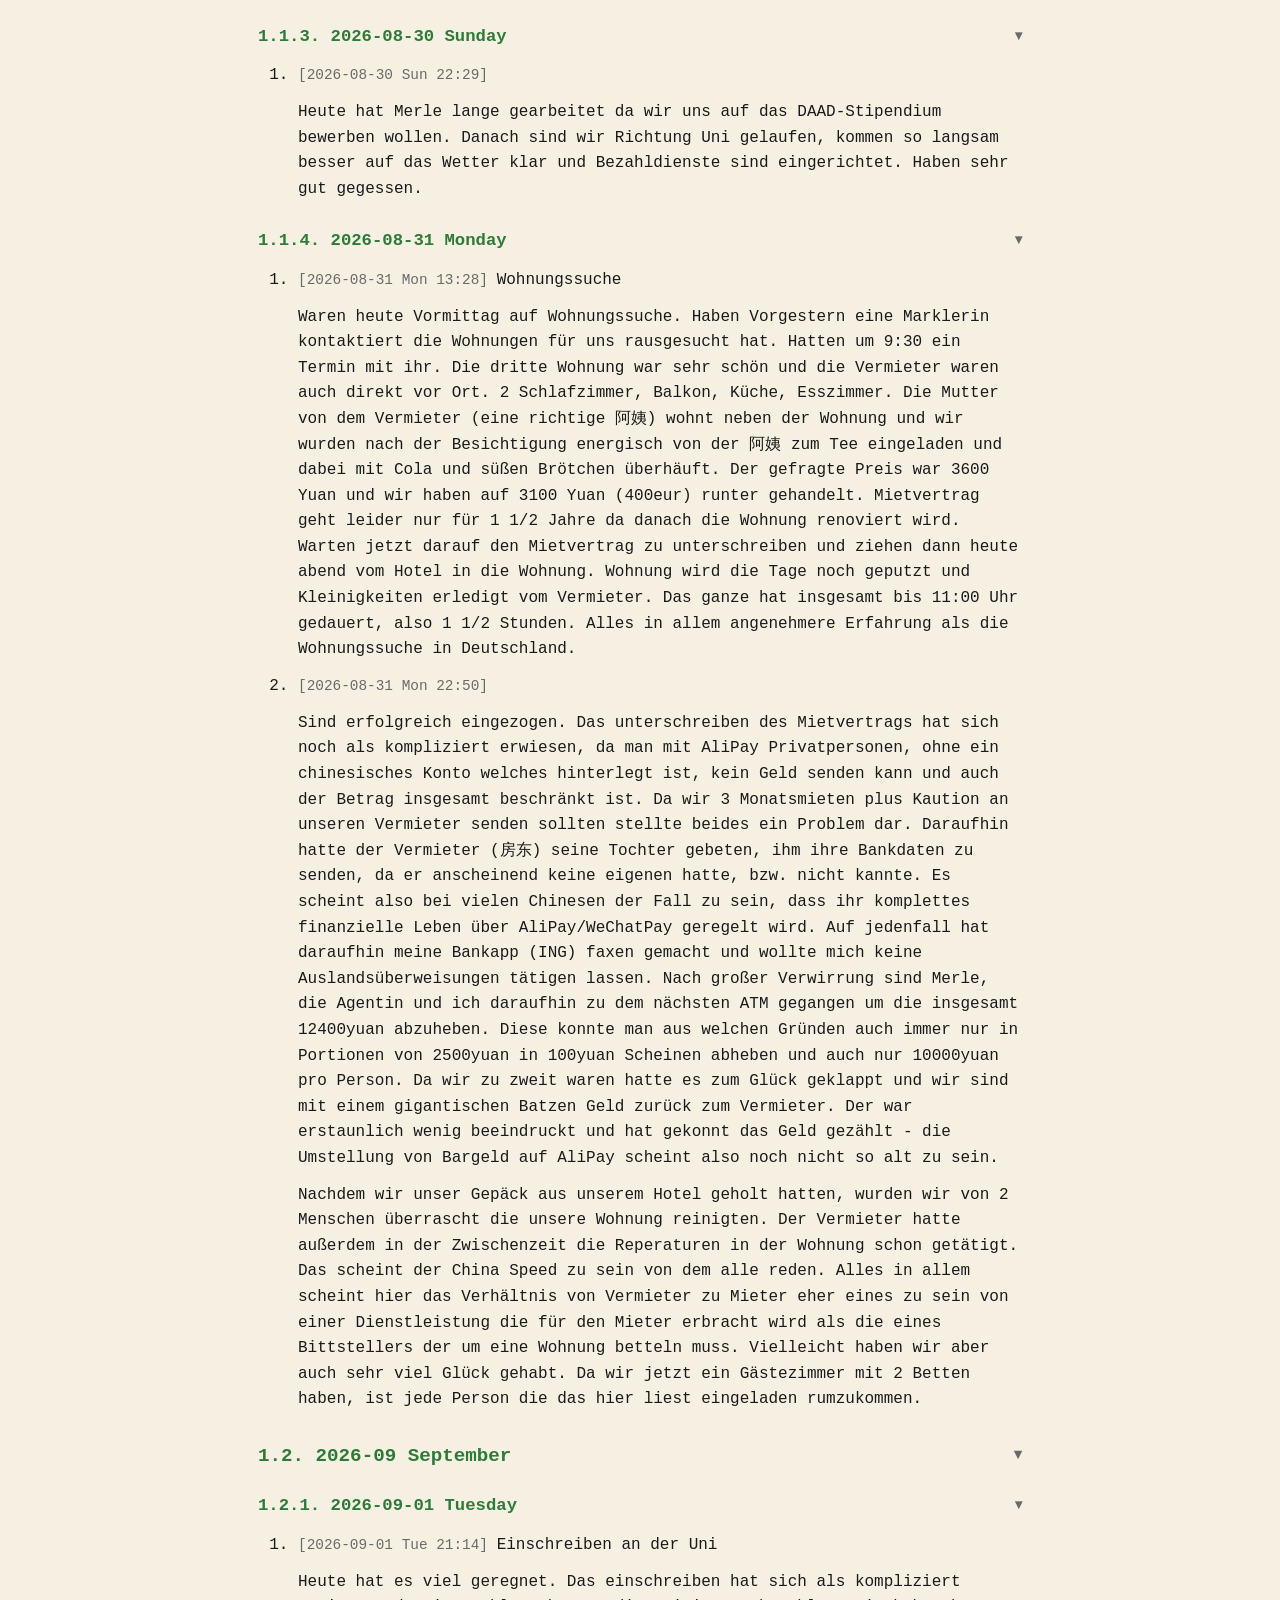
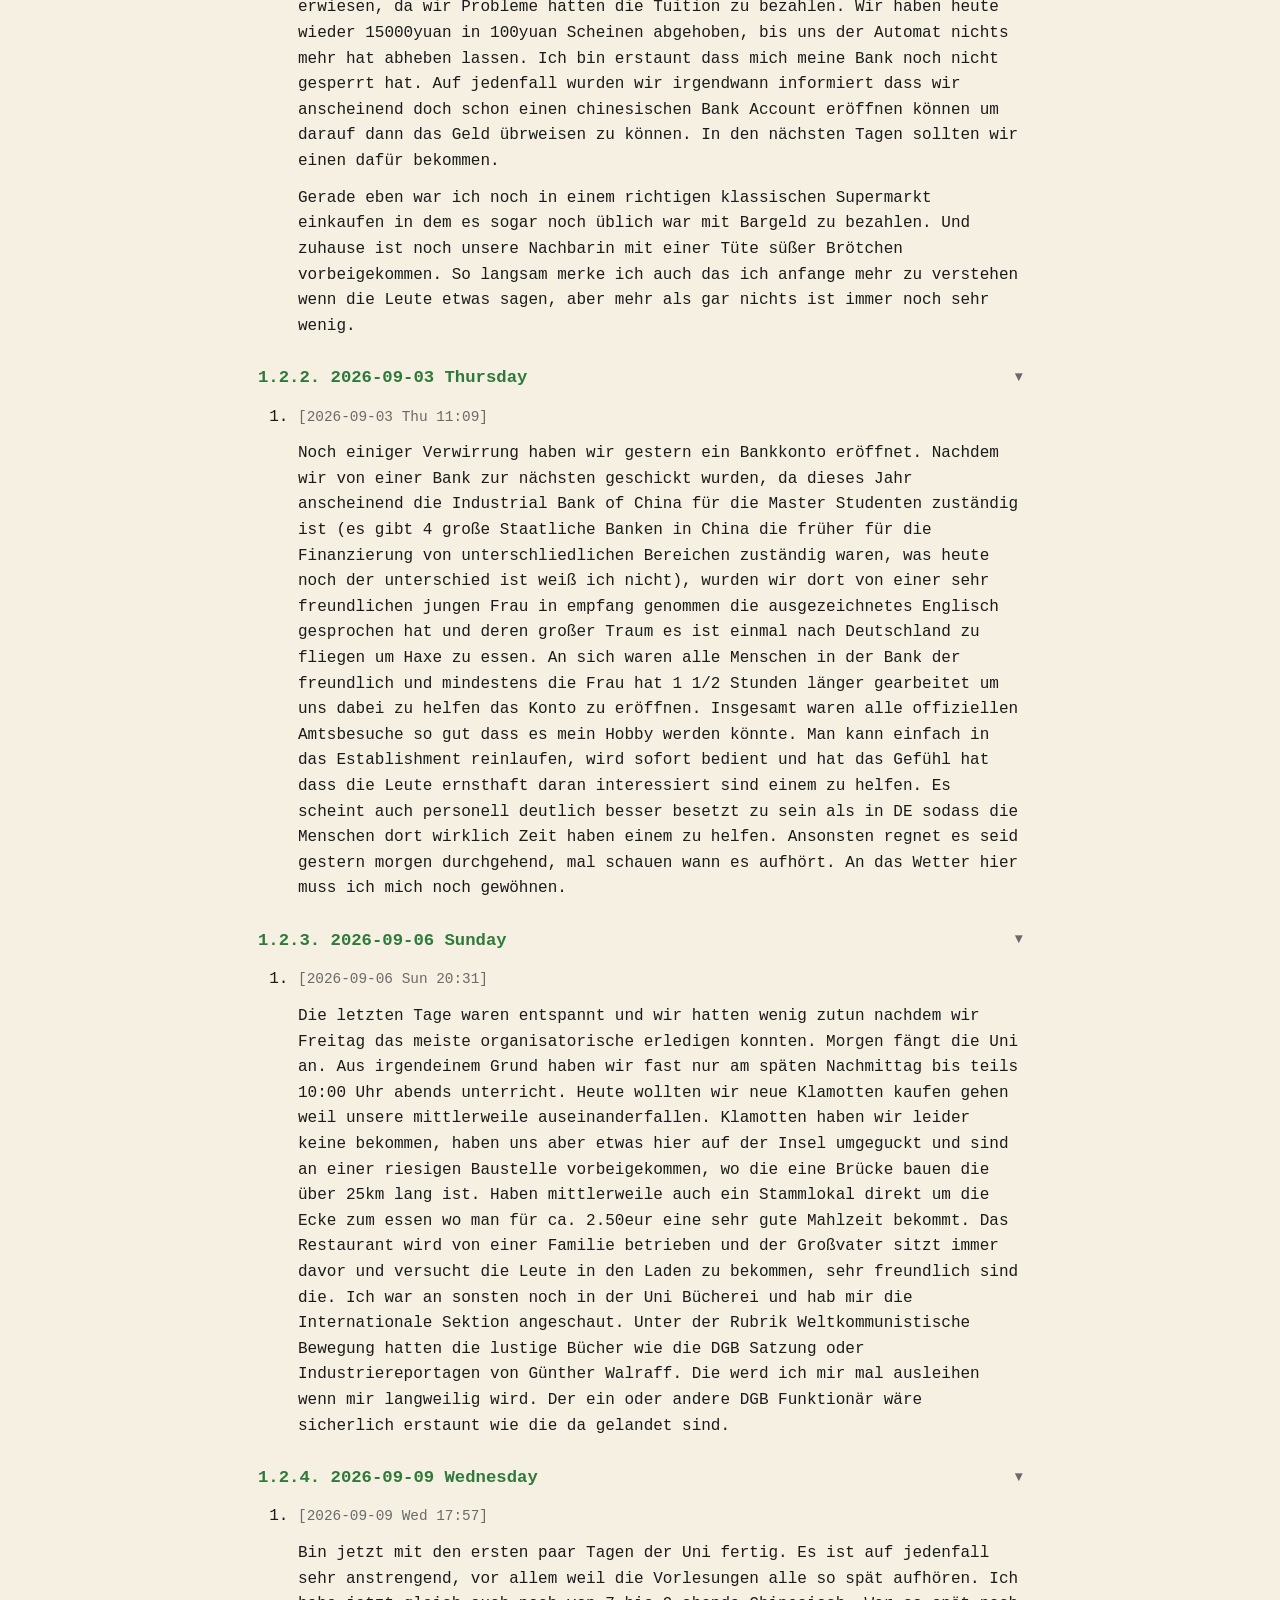
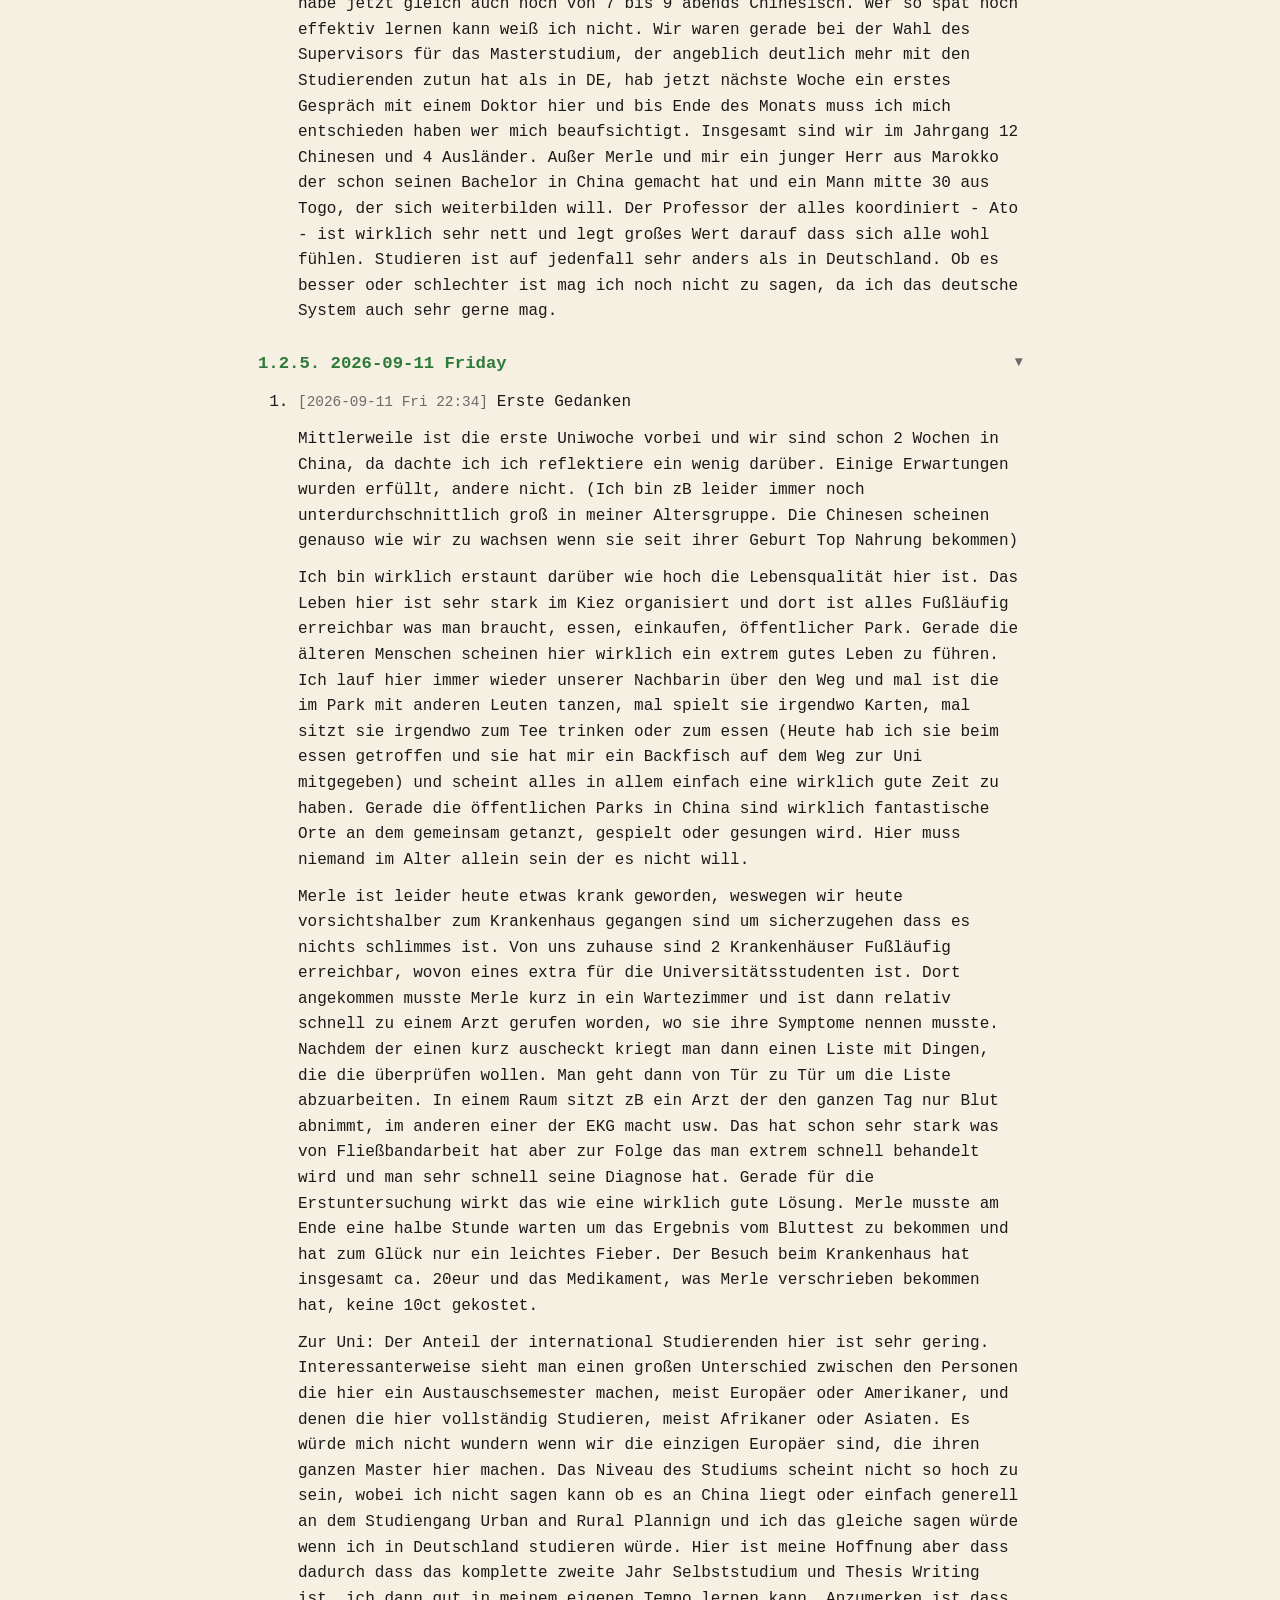
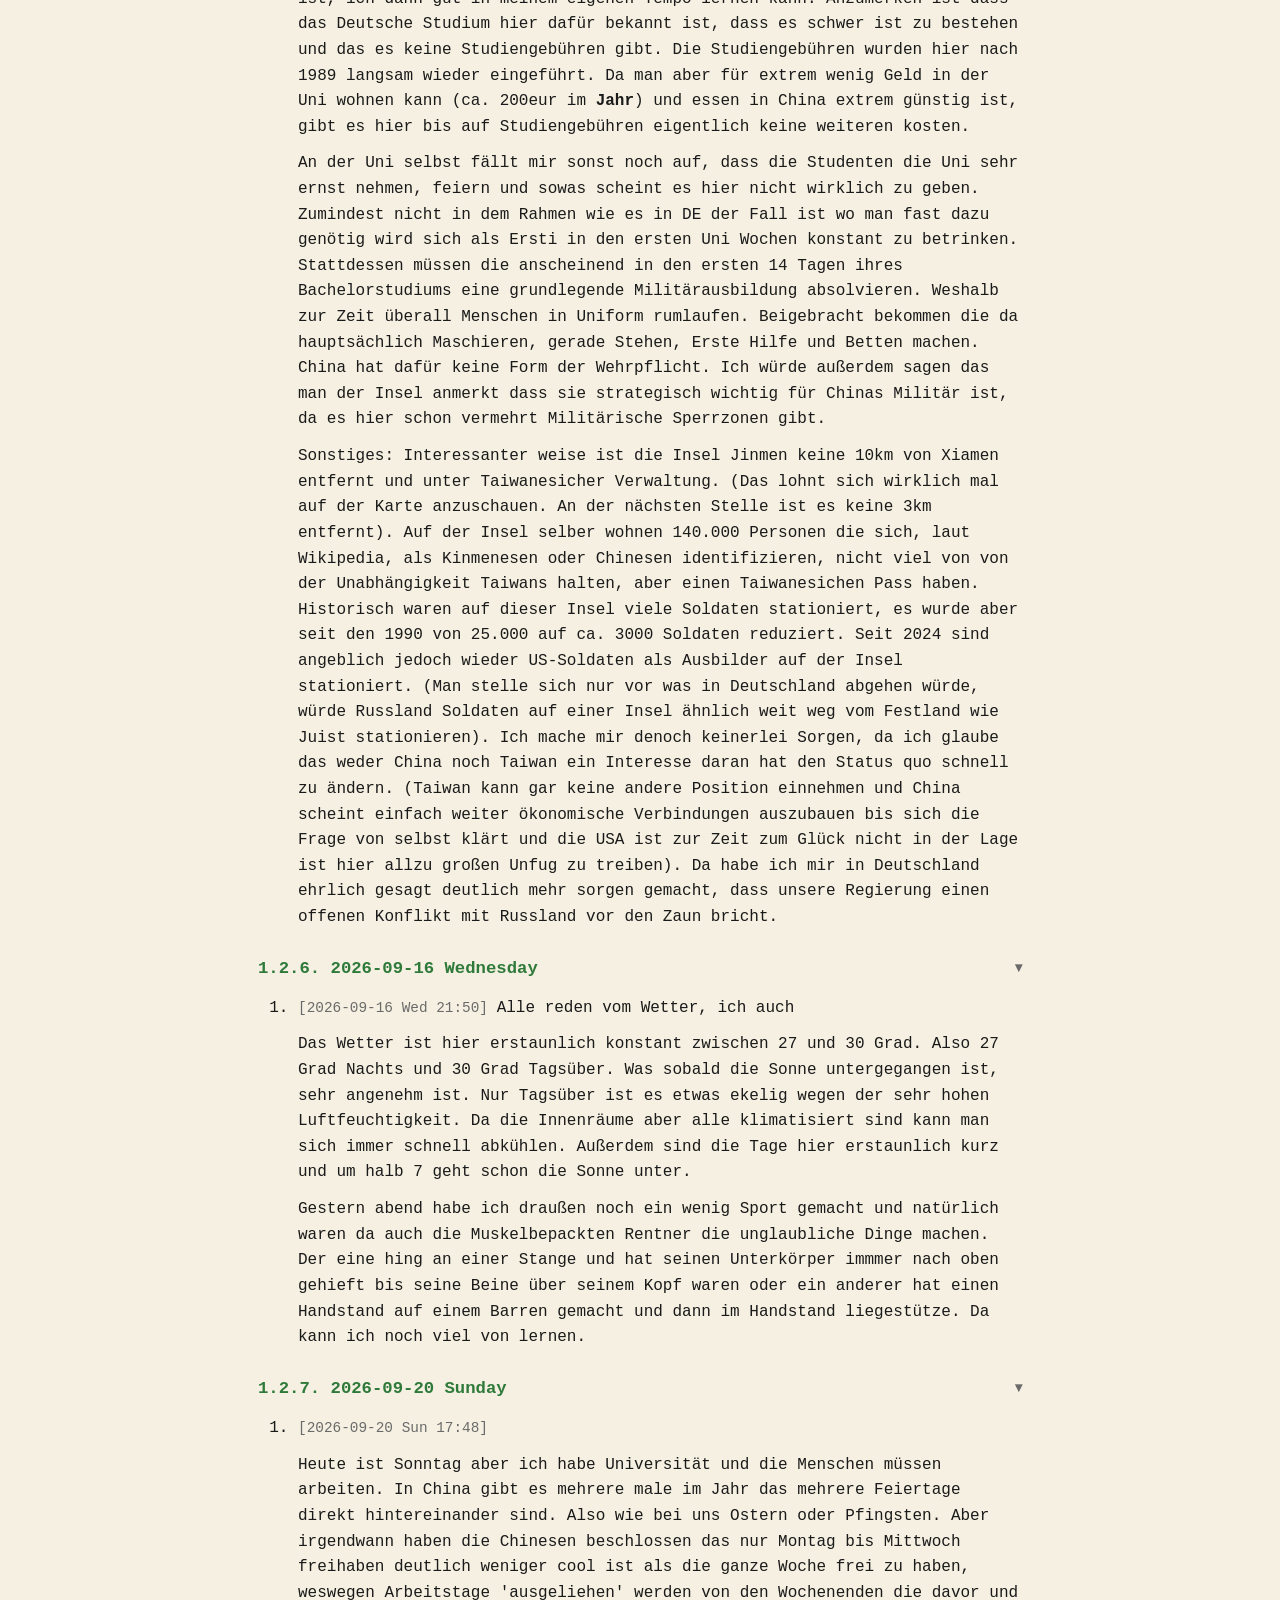
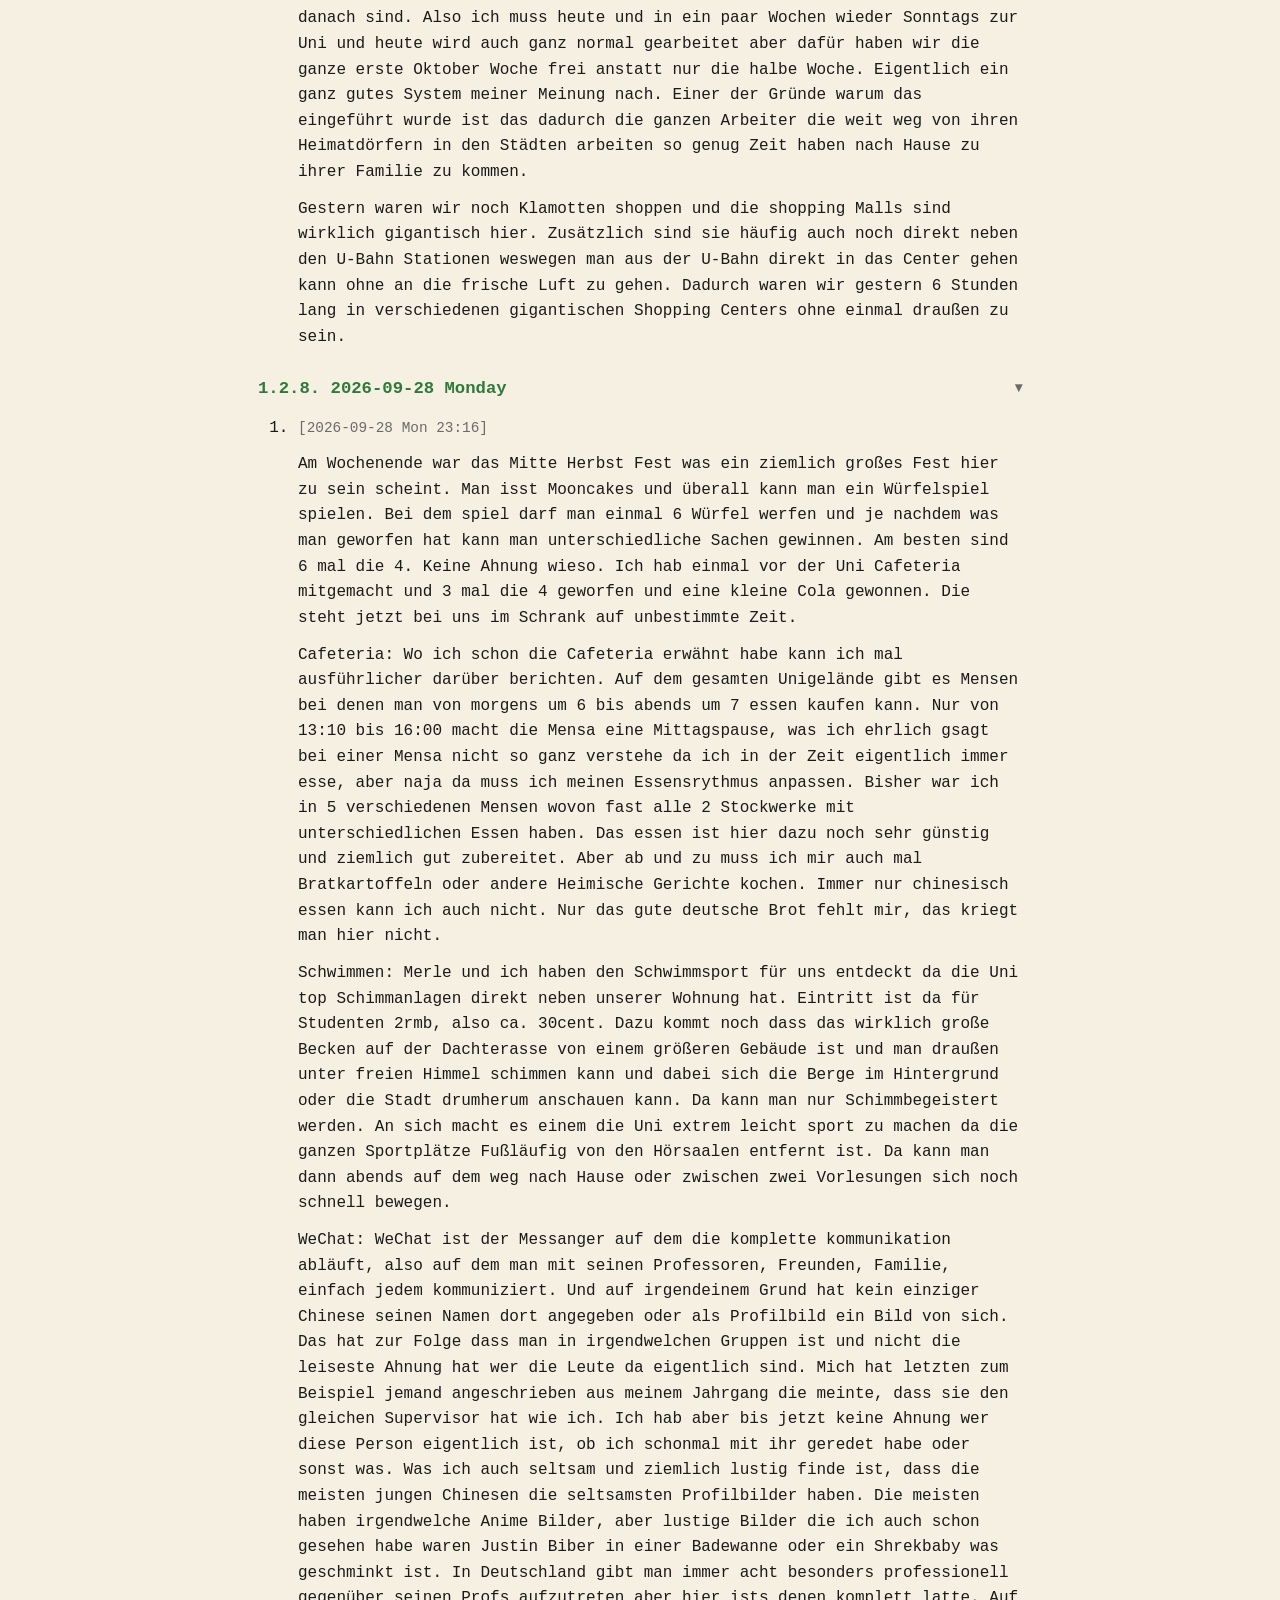
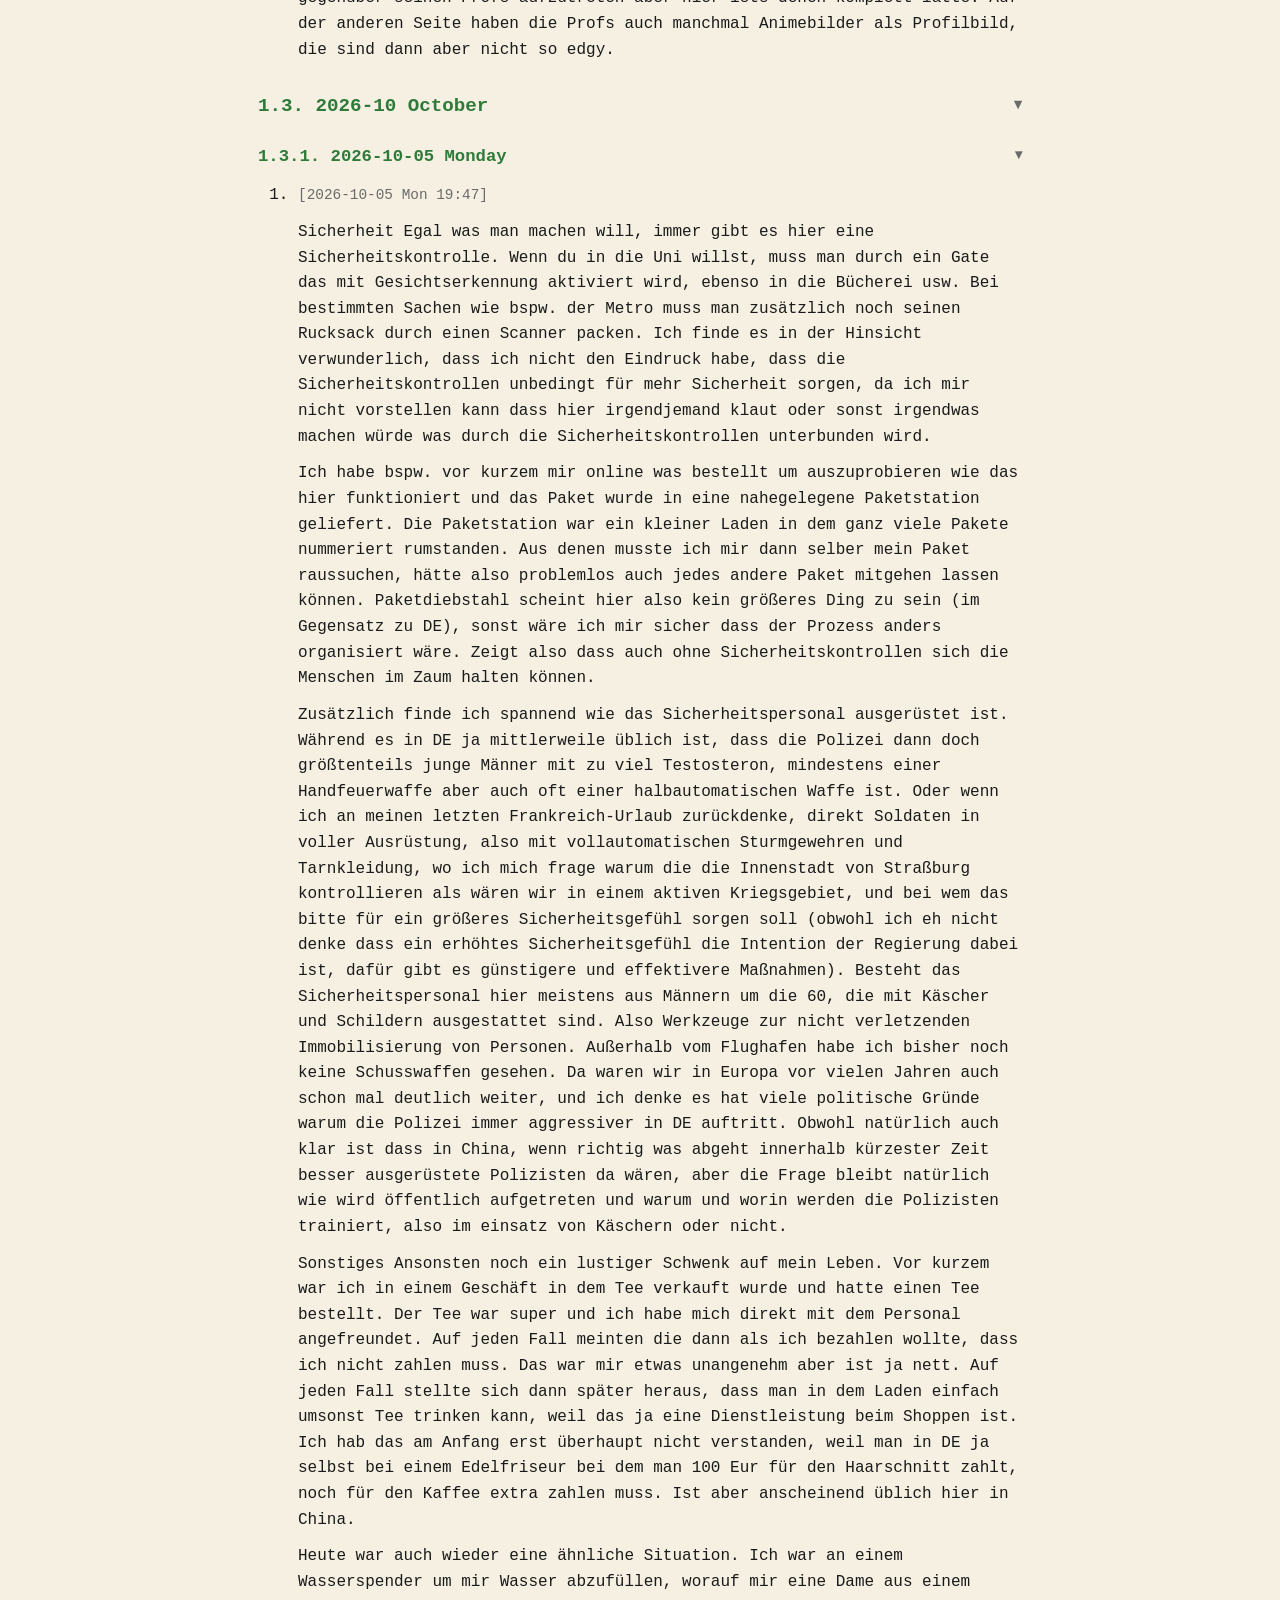
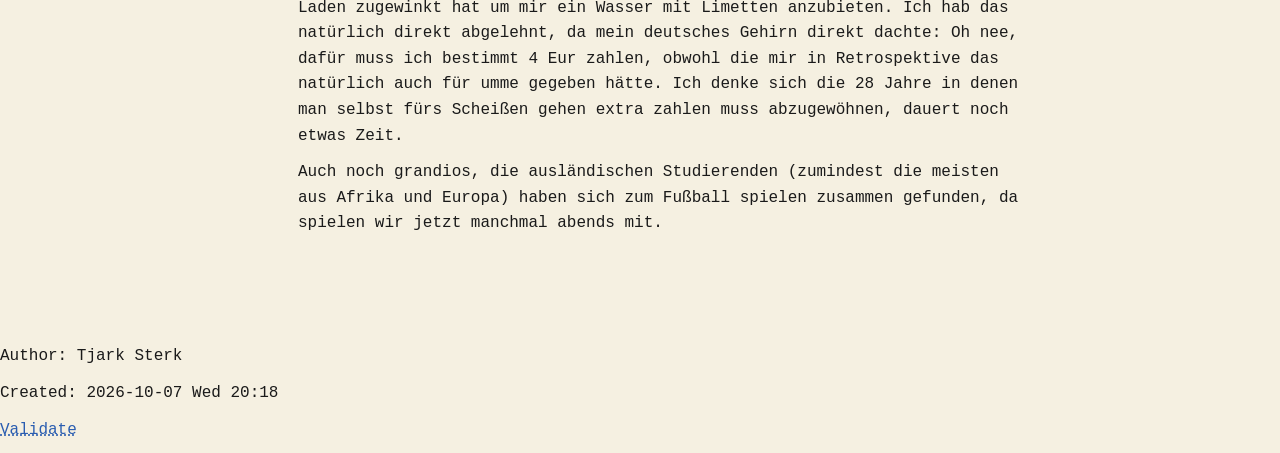
==== commit f4ab0d40: "Update journal" ====
--- a/index.html
+++ b/index.html
@@ -3,7 +3,7 @@
 "http://www.w3.org/TR/xhtml1/DTD/xhtml1-strict.dtd">
 <html xmlns="http://www.w3.org/1999/xhtml" lang="en" xml:lang="en">
 <head>
-<!-- 2026-10-07 Wed 20:16 -->
+<!-- 2026-10-07 Wed 20:18 -->
 <meta http-equiv="Content-Type" content="text/html;charset=utf-8" />
 <meta name="viewport" content="width=device-width, initial-scale=1" />
 <title>My Journal</title>
@@ -20,31 +20,31 @@
 <h2>Table of Contents</h2>
 <div id="text-table-of-contents" role="doc-toc">
 <ul>
-<li><a href="#org4ea1373">1. 2026</a>
+<li><a href="#org1bd4bcf">1. 2026</a>
 <ul>
-<li><a href="#org00f6cd6">1.1. 2026-08 August</a>
+<li><a href="#org2e12e7b">1.1. 2026-08 August</a>
 <ul>
-<li><a href="#orga200f0b">1.1.1. 2026-08-28 Friday</a></li>
-<li><a href="#org6204b74">1.1.2. 2026-08-29 Saturday</a></li>
-<li><a href="#orgd4b9de3">1.1.3. 2026-08-30 Sunday</a></li>
-<li><a href="#org148980a">1.1.4. 2026-08-31 Monday</a></li>
+<li><a href="#orgff1cea7">1.1.1. 2026-08-28 Friday</a></li>
+<li><a href="#orgb885c34">1.1.2. 2026-08-29 Saturday</a></li>
+<li><a href="#org84d5610">1.1.3. 2026-08-30 Sunday</a></li>
+<li><a href="#orge0fa975">1.1.4. 2026-08-31 Monday</a></li>
 </ul>
 </li>
-<li><a href="#orgf5cea6f">1.2. 2026-09 September</a>
+<li><a href="#orgc3e5ae5">1.2. 2026-09 September</a>
 <ul>
-<li><a href="#org20ca206">1.2.1. 2026-09-01 Tuesday</a></li>
-<li><a href="#orgbf0cdb7">1.2.2. 2026-09-03 Thursday</a></li>
-<li><a href="#org5ed84bc">1.2.3. 2026-09-06 Sunday</a></li>
-<li><a href="#org6d94bea">1.2.4. 2026-09-09 Wednesday</a></li>
-<li><a href="#orgc9ac7d2">1.2.5. 2026-09-11 Friday</a></li>
-<li><a href="#org7dcace6">1.2.6. 2026-09-16 Wednesday</a></li>
-<li><a href="#org6777ec4">1.2.7. 2026-09-20 Sunday</a></li>
-<li><a href="#org38476ea">1.2.8. 2026-09-28 Monday</a></li>
+<li><a href="#org7819ab8">1.2.1. 2026-09-01 Tuesday</a></li>
+<li><a href="#org4028e8f">1.2.2. 2026-09-03 Thursday</a></li>
+<li><a href="#org9e1168c">1.2.3. 2026-09-06 Sunday</a></li>
+<li><a href="#org90b7ac8">1.2.4. 2026-09-09 Wednesday</a></li>
+<li><a href="#org3b78469">1.2.5. 2026-09-11 Friday</a></li>
+<li><a href="#orgbc981cf">1.2.6. 2026-09-16 Wednesday</a></li>
+<li><a href="#orgecdb209">1.2.7. 2026-09-20 Sunday</a></li>
+<li><a href="#org255b9e4">1.2.8. 2026-09-28 Monday</a></li>
 </ul>
 </li>
-<li><a href="#org9f9a98e">1.3. 2026-10 October</a>
+<li><a href="#orga479d50">1.3. 2026-10 October</a>
 <ul>
-<li><a href="#org401bb4b">1.3.1. 2026-10-05 Monday</a></li>
+<li><a href="#org5705f2a">1.3.1. 2026-10-05 Monday</a></li>
 </ul>
 </li>
 </ul>
@@ -53,24 +53,24 @@
 </div>
 </div>
 
-<div id="orgeb421c1" class="figure">
-<p><img src="static/images/title.jpeg" alt="A cat on a windowsill" width="400px" />
-</p>
-</div>
-<div id="outline-container-org4ea1373" class="outline-2">
-<h2 id="org4ea1373"><span class="section-number-2">1.</span> 2026</h2>
+<div id="orga989ecb" class="figure">
+<p><img src="static/images/title.jpeg" alt="title.jpeg" />
+</p>
+</div>
+<div id="outline-container-org1bd4bcf" class="outline-2">
+<h2 id="org1bd4bcf"><span class="section-number-2">1.</span> 2026</h2>
 <div class="outline-text-2" id="text-1">
 </div>
-<div id="outline-container-org00f6cd6" class="outline-3">
-<h3 id="org00f6cd6"><span class="section-number-3">1.1.</span> 2026-08 August</h3>
+<div id="outline-container-org2e12e7b" class="outline-3">
+<h3 id="org2e12e7b"><span class="section-number-3">1.1.</span> 2026-08 August</h3>
 <div class="outline-text-3" id="text-1-1">
 </div>
-<div id="outline-container-orga200f0b" class="outline-4">
-<h4 id="orga200f0b"><span class="section-number-4">1.1.1.</span> 2026-08-28 Friday</h4>
+<div id="outline-container-orgff1cea7" class="outline-4">
+<h4 id="orgff1cea7"><span class="section-number-4">1.1.1.</span> 2026-08-28 Friday</h4>
 <div class="outline-text-4" id="text-1-1-1">
 </div>
 <ol class="org-ol">
-<li><a id="org3369a42"></a><span class="timestamp-wrapper"><span class="timestamp">[2026-08-28 Fri 22:00]</span></span><br />
+<li><a id="org3e6d20a"></a><span class="timestamp-wrapper"><span class="timestamp">[2026-08-28 Fri 22:00]</span></span><br />
 <div class="outline-text-5" id="text-1-1-1-1">
 <p>
 Sind in Xiamen angekommen. Hotel ist etwas muffig und im Keller aber da wir sowieso schnell eine Wohnung finden wollen ist das kein Problem.
@@ -81,19 +81,19 @@
 </li>
 </ol>
 </div>
-<div id="outline-container-org6204b74" class="outline-4">
-<h4 id="org6204b74"><span class="section-number-4">1.1.2.</span> 2026-08-29 Saturday</h4>
+<div id="outline-container-orgb885c34" class="outline-4">
+<h4 id="orgb885c34"><span class="section-number-4">1.1.2.</span> 2026-08-29 Saturday</h4>
 <div class="outline-text-4" id="text-1-1-2">
 </div>
 <ol class="org-ol">
-<li><a id="org197b389"></a><span class="timestamp-wrapper"><span class="timestamp">[2026-08-29 Sat 10:00]</span></span><br />
+<li><a id="org2aa3d0f"></a><span class="timestamp-wrapper"><span class="timestamp">[2026-08-29 Sat 10:00]</span></span><br />
 <div class="outline-text-5" id="text-1-1-2-1">
 <p>
 Merle hat gemerkt das sie gestern ihre Kreditkarte verloren hat, WeChat Pay funktioniert immer noch nicht und wir haben kein Bargeld mehr. Haben Hunger.
 </p>
 </div>
 </li>
-<li><a id="orgeae1d0f"></a><span class="timestamp-wrapper"><span class="timestamp">[2026-08-29 Sat 20:00]</span></span><br />
+<li><a id="org235c533"></a><span class="timestamp-wrapper"><span class="timestamp">[2026-08-29 Sat 20:00]</span></span><br />
 <div class="outline-text-5" id="text-1-1-2-2">
 <p>
 Haben Bargeld abheben können und sind auf AliPay umgestiegen das scheint besser zu funktionieren.
@@ -103,12 +103,12 @@
 </li>
 </ol>
 </div>
-<div id="outline-container-orgd4b9de3" class="outline-4">
-<h4 id="orgd4b9de3"><span class="section-number-4">1.1.3.</span> 2026-08-30 Sunday</h4>
+<div id="outline-container-org84d5610" class="outline-4">
+<h4 id="org84d5610"><span class="section-number-4">1.1.3.</span> 2026-08-30 Sunday</h4>
 <div class="outline-text-4" id="text-1-1-3">
 </div>
 <ol class="org-ol">
-<li><a id="org0316074"></a><span class="timestamp-wrapper"><span class="timestamp">[2026-08-30 Sun 22:29]</span></span><br />
+<li><a id="orgfb909cf"></a><span class="timestamp-wrapper"><span class="timestamp">[2026-08-30 Sun 22:29]</span></span><br />
 <div class="outline-text-5" id="text-1-1-3-1">
 <p>
 Heute hat Merle lange gearbeitet da wir uns auf das DAAD-Stipendium bewerben wollen.
@@ -119,19 +119,19 @@
 </li>
 </ol>
 </div>
-<div id="outline-container-org148980a" class="outline-4">
-<h4 id="org148980a"><span class="section-number-4">1.1.4.</span> 2026-08-31 Monday</h4>
+<div id="outline-container-orge0fa975" class="outline-4">
+<h4 id="orge0fa975"><span class="section-number-4">1.1.4.</span> 2026-08-31 Monday</h4>
 <div class="outline-text-4" id="text-1-1-4">
 </div>
 <ol class="org-ol">
-<li><a id="orgf83c3f5"></a><span class="timestamp-wrapper"><span class="timestamp">[2026-08-31 Mon 13:28] </span></span> Wohnungssuche<br />
+<li><a id="org7fce019"></a><span class="timestamp-wrapper"><span class="timestamp">[2026-08-31 Mon 13:28] </span></span> Wohnungssuche<br />
 <div class="outline-text-5" id="text-1-1-4-1">
 <p>
 Waren heute Vormittag auf Wohnungssuche. Haben Vorgestern eine Marklerin kontaktiert die Wohnungen für uns rausgesucht hat. Hatten um 9:30 ein Termin mit ihr. Die dritte Wohnung war sehr schön und die Vermieter waren auch direkt vor Ort. 2 Schlafzimmer, Balkon, Küche, Esszimmer. Die Mutter von dem Vermieter (eine richtige 阿姨) wohnt neben der Wohnung und wir wurden nach der Besichtigung energisch von der 阿姨 zum Tee eingeladen und dabei mit Cola und süßen Brötchen überhäuft. Der gefragte Preis war 3600 Yuan und wir haben auf 3100 Yuan (400eur) runter gehandelt. Mietvertrag geht leider nur für 1 1/2 Jahre da danach die Wohnung renoviert wird. Warten jetzt darauf den Mietvertrag zu unterschreiben und ziehen dann heute abend vom Hotel in die Wohnung. Wohnung wird die Tage noch geputzt und Kleinigkeiten erledigt vom Vermieter. Das ganze hat insgesamt bis 11:00 Uhr gedauert, also 1 1/2 Stunden. Alles in allem angenehmere Erfahrung als die Wohnungssuche in Deutschland.
 </p>
 </div>
 </li>
-<li><a id="orgad0cff5"></a><span class="timestamp-wrapper"><span class="timestamp">[2026-08-31 Mon 22:50]</span></span><br />
+<li><a id="org77c817d"></a><span class="timestamp-wrapper"><span class="timestamp">[2026-08-31 Mon 22:50]</span></span><br />
 <div class="outline-text-5" id="text-1-1-4-2">
 <p>
 Sind erfolgreich eingezogen.
@@ -151,16 +151,16 @@
 </ol>
 </div>
 </div>
-<div id="outline-container-orgf5cea6f" class="outline-3">
-<h3 id="orgf5cea6f"><span class="section-number-3">1.2.</span> 2026-09 September</h3>
+<div id="outline-container-orgc3e5ae5" class="outline-3">
+<h3 id="orgc3e5ae5"><span class="section-number-3">1.2.</span> 2026-09 September</h3>
 <div class="outline-text-3" id="text-1-2">
 </div>
-<div id="outline-container-org20ca206" class="outline-4">
-<h4 id="org20ca206"><span class="section-number-4">1.2.1.</span> 2026-09-01 Tuesday</h4>
+<div id="outline-container-org7819ab8" class="outline-4">
+<h4 id="org7819ab8"><span class="section-number-4">1.2.1.</span> 2026-09-01 Tuesday</h4>
 <div class="outline-text-4" id="text-1-2-1">
 </div>
 <ol class="org-ol">
-<li><a id="orge0eec73"></a><span class="timestamp-wrapper"><span class="timestamp">[2026-09-01 Tue 21:14] </span></span> Einschreiben an der Uni<br />
+<li><a id="org5c95c00"></a><span class="timestamp-wrapper"><span class="timestamp">[2026-09-01 Tue 21:14] </span></span> Einschreiben an der Uni<br />
 <div class="outline-text-5" id="text-1-2-1-1">
 <p>
 Heute hat es viel geregnet. Das einschreiben hat sich als kompliziert erwiesen, da wir Probleme hatten die Tuition zu bezahlen. Wir haben heute wieder 15000yuan in 100yuan Scheinen abgehoben, bis uns der Automat nichts mehr hat abheben lassen. Ich bin erstaunt dass mich meine Bank noch nicht gesperrt hat.
@@ -175,12 +175,12 @@
 </li>
 </ol>
 </div>
-<div id="outline-container-orgbf0cdb7" class="outline-4">
-<h4 id="orgbf0cdb7"><span class="section-number-4">1.2.2.</span> 2026-09-03 Thursday</h4>
+<div id="outline-container-org4028e8f" class="outline-4">
+<h4 id="org4028e8f"><span class="section-number-4">1.2.2.</span> 2026-09-03 Thursday</h4>
 <div class="outline-text-4" id="text-1-2-2">
 </div>
 <ol class="org-ol">
-<li><a id="org2af39f4"></a><span class="timestamp-wrapper"><span class="timestamp">[2026-09-03 Thu 11:09]</span></span><br />
+<li><a id="org7e96f5c"></a><span class="timestamp-wrapper"><span class="timestamp">[2026-09-03 Thu 11:09]</span></span><br />
 <div class="outline-text-5" id="text-1-2-2-1">
 <p>
 Noch einiger Verwirrung haben wir gestern ein Bankkonto eröffnet. Nachdem wir von einer Bank zur nächsten geschickt wurden, da dieses Jahr anscheinend die Industrial Bank of China für die Master Studenten zuständig ist (es gibt 4 große Staatliche Banken in China die früher für die Finanzierung von unterschliedlichen Bereichen zuständig waren, was heute noch der unterschied ist weiß ich nicht), wurden wir dort von einer sehr freundlichen jungen Frau in empfang genommen die ausgezeichnetes Englisch gesprochen hat und deren großer Traum es ist einmal nach Deutschland zu fliegen um Haxe zu essen.
@@ -192,12 +192,12 @@
 </li>
 </ol>
 </div>
-<div id="outline-container-org5ed84bc" class="outline-4">
-<h4 id="org5ed84bc"><span class="section-number-4">1.2.3.</span> 2026-09-06 Sunday</h4>
+<div id="outline-container-org9e1168c" class="outline-4">
+<h4 id="org9e1168c"><span class="section-number-4">1.2.3.</span> 2026-09-06 Sunday</h4>
 <div class="outline-text-4" id="text-1-2-3">
 </div>
 <ol class="org-ol">
-<li><a id="org8c4b50c"></a><span class="timestamp-wrapper"><span class="timestamp">[2026-09-06 Sun 20:31]</span></span><br />
+<li><a id="org1c209b7"></a><span class="timestamp-wrapper"><span class="timestamp">[2026-09-06 Sun 20:31]</span></span><br />
 <div class="outline-text-5" id="text-1-2-3-1">
 <p>
 Die letzten Tage waren entspannt und wir hatten wenig zutun nachdem wir Freitag das meiste organisatorische erledigen konnten. Morgen fängt die Uni an. Aus irgendeinem Grund haben wir fast nur am späten Nachmittag bis teils 10:00 Uhr abends unterricht.
@@ -209,12 +209,12 @@
 </li>
 </ol>
 </div>
-<div id="outline-container-org6d94bea" class="outline-4">
-<h4 id="org6d94bea"><span class="section-number-4">1.2.4.</span> 2026-09-09 Wednesday</h4>
+<div id="outline-container-org90b7ac8" class="outline-4">
+<h4 id="org90b7ac8"><span class="section-number-4">1.2.4.</span> 2026-09-09 Wednesday</h4>
 <div class="outline-text-4" id="text-1-2-4">
 </div>
 <ol class="org-ol">
-<li><a id="orgc14d65e"></a><span class="timestamp-wrapper"><span class="timestamp">[2026-09-09 Wed 17:57]</span></span><br />
+<li><a id="org0fab6e1"></a><span class="timestamp-wrapper"><span class="timestamp">[2026-09-09 Wed 17:57]</span></span><br />
 <div class="outline-text-5" id="text-1-2-4-1">
 <p>
 Bin jetzt mit den ersten paar Tagen der Uni fertig. Es ist auf jedenfall sehr anstrengend, vor allem weil die Vorlesungen alle so spät aufhören. Ich habe jetzt gleich auch noch von 7 bis 9 abends Chinesisch. Wer so spät noch effektiv lernen kann weiß ich nicht.
@@ -226,12 +226,12 @@
 </li>
 </ol>
 </div>
-<div id="outline-container-orgc9ac7d2" class="outline-4">
-<h4 id="orgc9ac7d2"><span class="section-number-4">1.2.5.</span> 2026-09-11 Friday</h4>
+<div id="outline-container-org3b78469" class="outline-4">
+<h4 id="org3b78469"><span class="section-number-4">1.2.5.</span> 2026-09-11 Friday</h4>
 <div class="outline-text-4" id="text-1-2-5">
 </div>
 <ol class="org-ol">
-<li><a id="org0f1cba4"></a><span class="timestamp-wrapper"><span class="timestamp">[2026-09-11 Fri 22:34] </span></span> Erste Gedanken<br />
+<li><a id="org5fee173"></a><span class="timestamp-wrapper"><span class="timestamp">[2026-09-11 Fri 22:34] </span></span> Erste Gedanken<br />
 <div class="outline-text-5" id="text-1-2-5-1">
 <p>
 Mittlerweile ist die erste Uniwoche vorbei und wir sind schon 2 Wochen in China, da dachte ich ich reflektiere ein wenig darüber. Einige Erwartungen wurden erfüllt, andere nicht. (Ich bin zB leider immer noch unterdurchschnittlich groß in meiner Altersgruppe. Die Chinesen scheinen genauso wie wir zu wachsen wenn sie seit ihrer Geburt Top Nahrung bekommen)
@@ -271,12 +271,12 @@
 </li>
 </ol>
 </div>
-<div id="outline-container-org7dcace6" class="outline-4">
-<h4 id="org7dcace6"><span class="section-number-4">1.2.6.</span> 2026-09-16 Wednesday</h4>
+<div id="outline-container-orgbc981cf" class="outline-4">
+<h4 id="orgbc981cf"><span class="section-number-4">1.2.6.</span> 2026-09-16 Wednesday</h4>
 <div class="outline-text-4" id="text-1-2-6">
 </div>
 <ol class="org-ol">
-<li><a id="org94bbbb0"></a><span class="timestamp-wrapper"><span class="timestamp">[2026-09-16 Wed 21:50] </span></span> Alle reden vom Wetter, ich auch<br />
+<li><a id="org20b2c70"></a><span class="timestamp-wrapper"><span class="timestamp">[2026-09-16 Wed 21:50] </span></span> Alle reden vom Wetter, ich auch<br />
 <div class="outline-text-5" id="text-1-2-6-1">
 <p>
 Das Wetter ist hier erstaunlich konstant zwischen 27 und 30 Grad. Also 27 Grad Nachts und 30 Grad Tagsüber. Was sobald die Sonne untergegangen ist, sehr angenehm ist. Nur Tagsüber ist es etwas ekelig wegen der sehr hohen Luftfeuchtigkeit. Da die Innenräume aber alle klimatisiert sind kann man sich immer schnell abkühlen. Außerdem sind die Tage hier erstaunlich kurz und um halb 7 geht schon die Sonne unter.
@@ -289,12 +289,12 @@
 </li>
 </ol>
 </div>
-<div id="outline-container-org6777ec4" class="outline-4">
-<h4 id="org6777ec4"><span class="section-number-4">1.2.7.</span> 2026-09-20 Sunday</h4>
+<div id="outline-container-orgecdb209" class="outline-4">
+<h4 id="orgecdb209"><span class="section-number-4">1.2.7.</span> 2026-09-20 Sunday</h4>
 <div class="outline-text-4" id="text-1-2-7">
 </div>
 <ol class="org-ol">
-<li><a id="orgc2a1211"></a><span class="timestamp-wrapper"><span class="timestamp">[2026-09-20 Sun 17:48]</span></span><br />
+<li><a id="org44b84a2"></a><span class="timestamp-wrapper"><span class="timestamp">[2026-09-20 Sun 17:48]</span></span><br />
 <div class="outline-text-5" id="text-1-2-7-1">
 <p>
 Heute ist Sonntag aber ich habe Universität und die Menschen müssen arbeiten.
@@ -310,12 +310,12 @@
 </li>
 </ol>
 </div>
-<div id="outline-container-org38476ea" class="outline-4">
-<h4 id="org38476ea"><span class="section-number-4">1.2.8.</span> 2026-09-28 Monday</h4>
+<div id="outline-container-org255b9e4" class="outline-4">
+<h4 id="org255b9e4"><span class="section-number-4">1.2.8.</span> 2026-09-28 Monday</h4>
 <div class="outline-text-4" id="text-1-2-8">
 </div>
 <ol class="org-ol">
-<li><a id="orge31a53f"></a><span class="timestamp-wrapper"><span class="timestamp">[2026-09-28 Mon 23:16]</span></span><br />
+<li><a id="org3996f5d"></a><span class="timestamp-wrapper"><span class="timestamp">[2026-09-28 Mon 23:16]</span></span><br />
 <div class="outline-text-5" id="text-1-2-8-1">
 <p>
 Am Wochenende war das Mitte Herbst Fest was ein ziemlich großes Fest hier zu sein scheint. Man isst Mooncakes und überall kann man ein Würfelspiel spielen. Bei dem spiel darf man einmal 6 Würfel werfen und je nachdem was man geworfen hat kann man unterschiedliche Sachen gewinnen. Am besten sind 6 mal die 4. Keine Ahnung wieso.
@@ -345,16 +345,16 @@
 </ol>
 </div>
 </div>
-<div id="outline-container-org9f9a98e" class="outline-3">
-<h3 id="org9f9a98e"><span class="section-number-3">1.3.</span> 2026-10 October</h3>
+<div id="outline-container-orga479d50" class="outline-3">
+<h3 id="orga479d50"><span class="section-number-3">1.3.</span> 2026-10 October</h3>
 <div class="outline-text-3" id="text-1-3">
 </div>
-<div id="outline-container-org401bb4b" class="outline-4">
-<h4 id="org401bb4b"><span class="section-number-4">1.3.1.</span> 2026-10-05 Monday</h4>
+<div id="outline-container-org5705f2a" class="outline-4">
+<h4 id="org5705f2a"><span class="section-number-4">1.3.1.</span> 2026-10-05 Monday</h4>
 <div class="outline-text-4" id="text-1-3-1">
 </div>
 <ol class="org-ol">
-<li><a id="orga3e4436"></a><span class="timestamp-wrapper"><span class="timestamp">[2026-10-05 Mon 19:47]</span></span><br />
+<li><a id="orgc40fc7a"></a><span class="timestamp-wrapper"><span class="timestamp">[2026-10-05 Mon 19:47]</span></span><br />
 <div class="outline-text-5" id="text-1-3-1-1">
 <p>
 <span class="underline">Sicherheit</span>
@@ -393,7 +393,7 @@
 </div>
 <div id="postamble" class="status">
 <p class="author">Author: Tjark Sterk</p>
-<p class="date">Created: 2026-10-07 Wed 20:16</p>
+<p class="date">Created: 2026-10-07 Wed 20:18</p>
 <p class="validation"><a href="https://validator.w3.org/check?uri=referer">Validate</a></p>
 </div>
 </body>
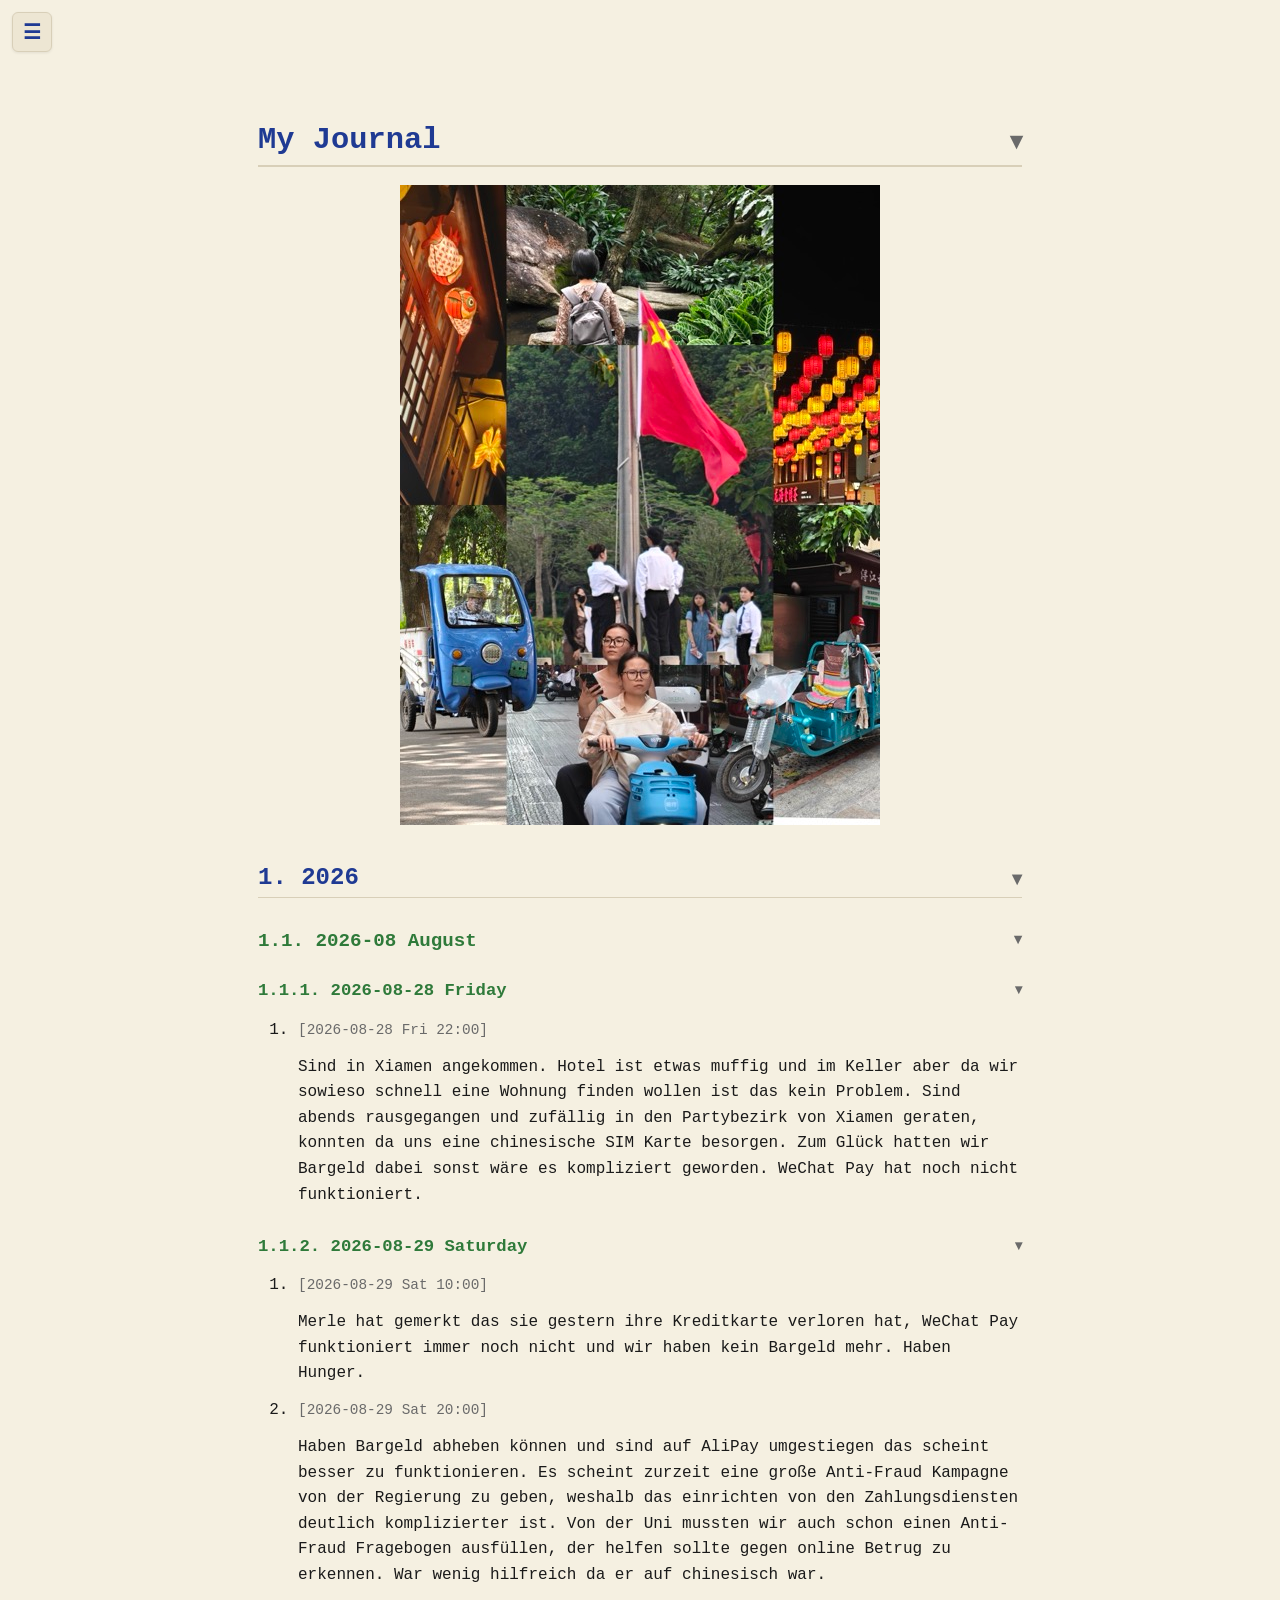
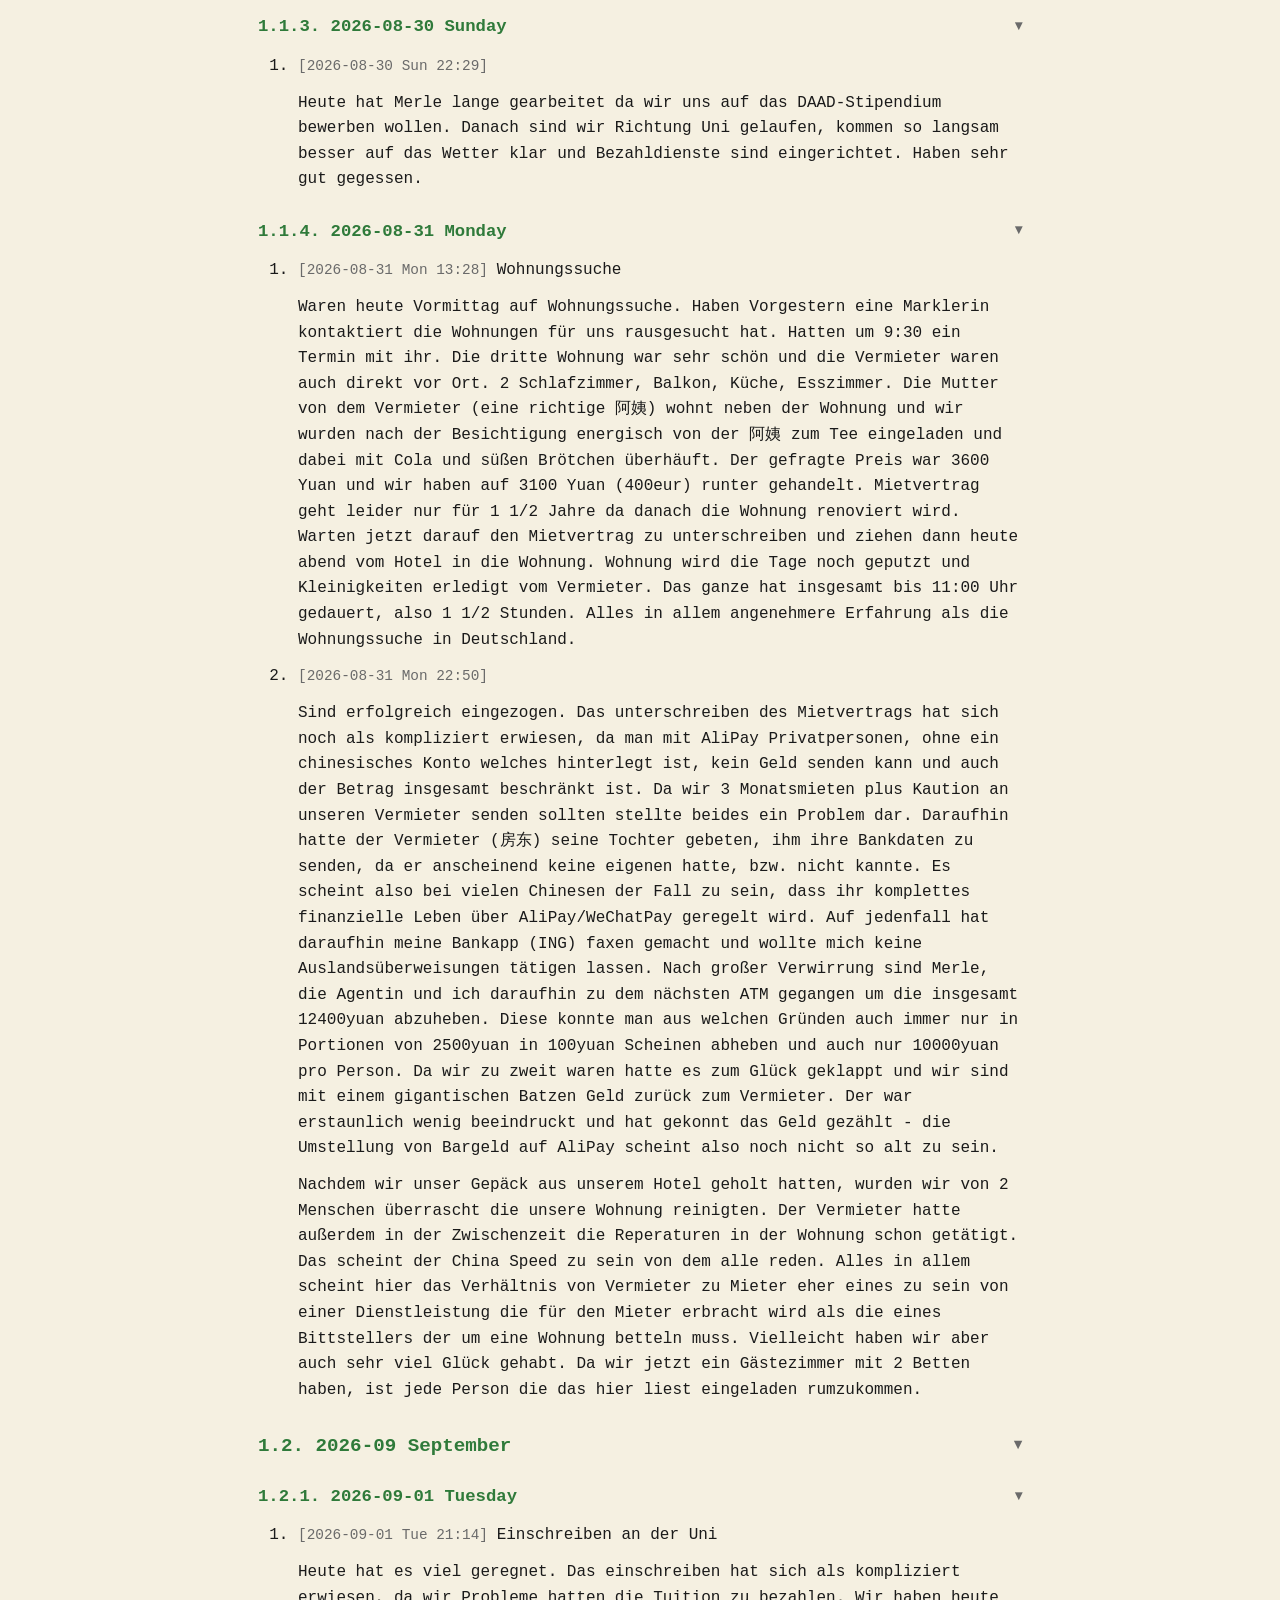
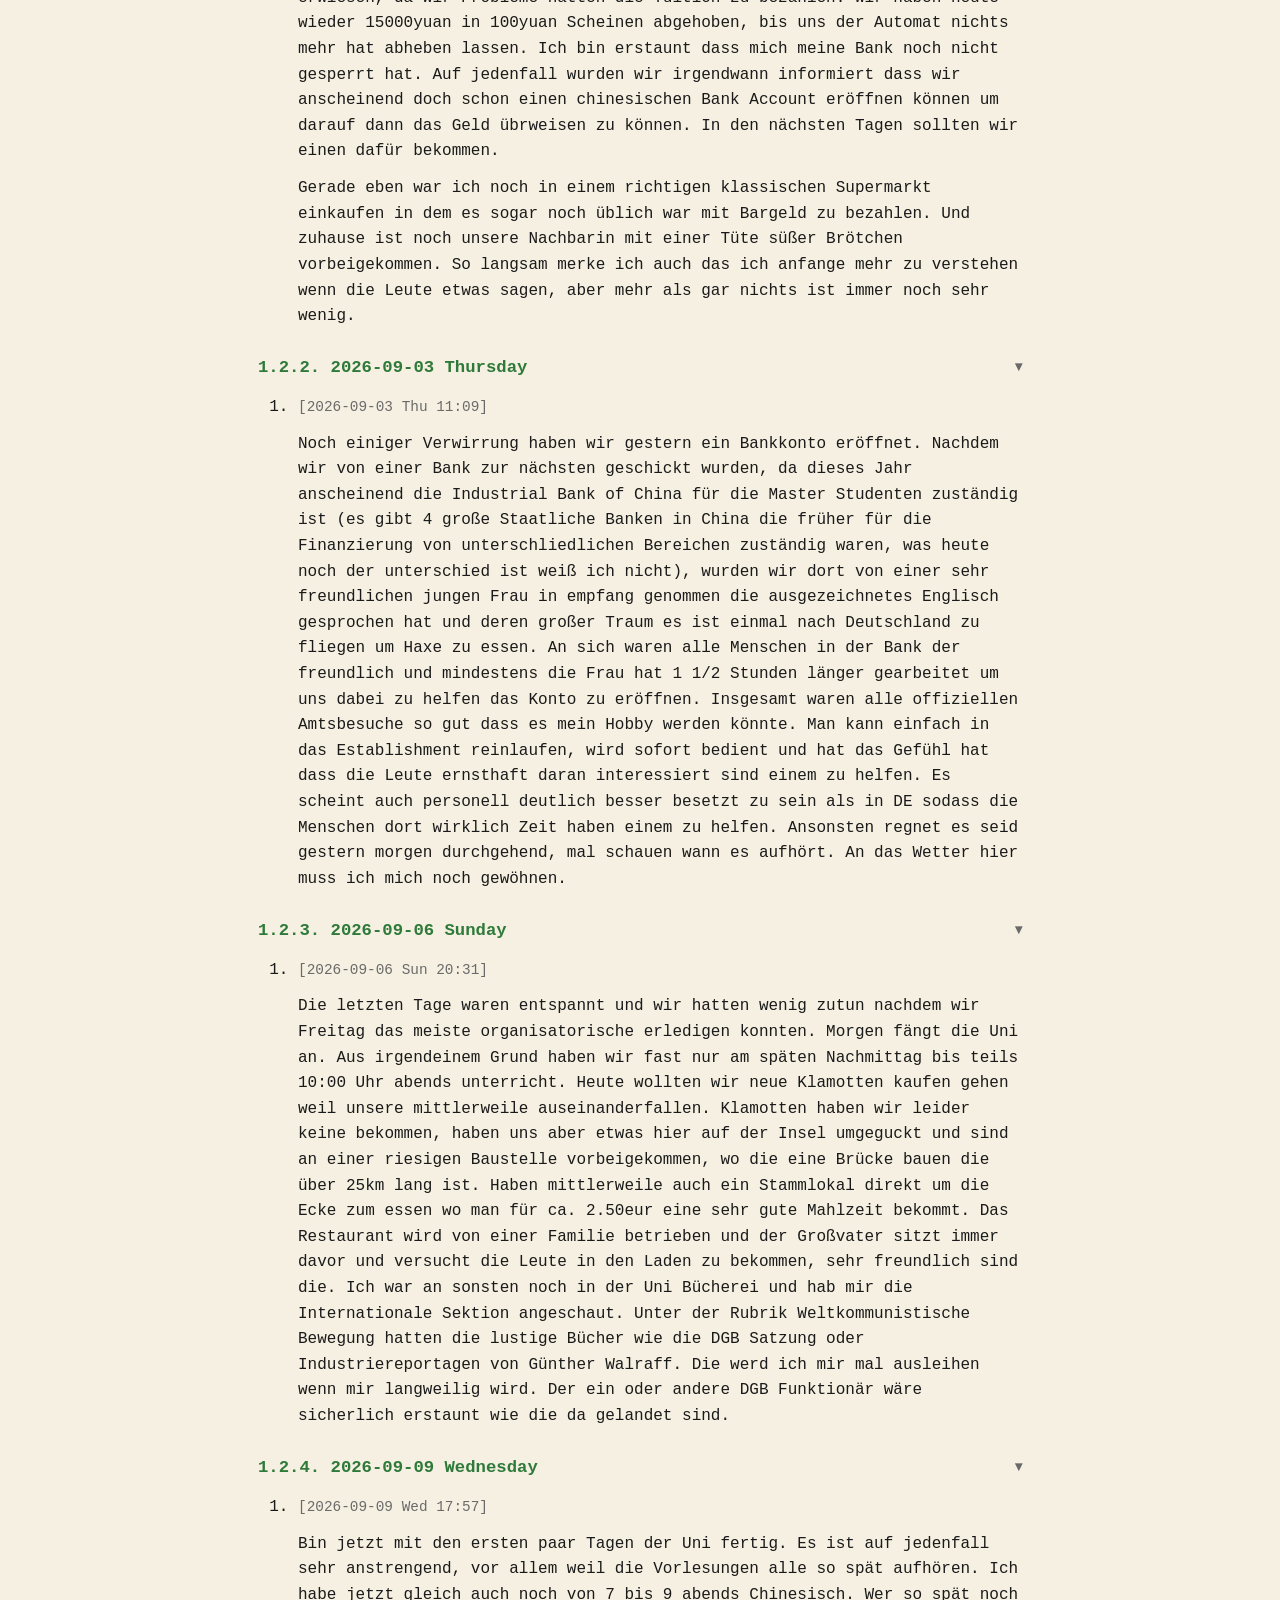
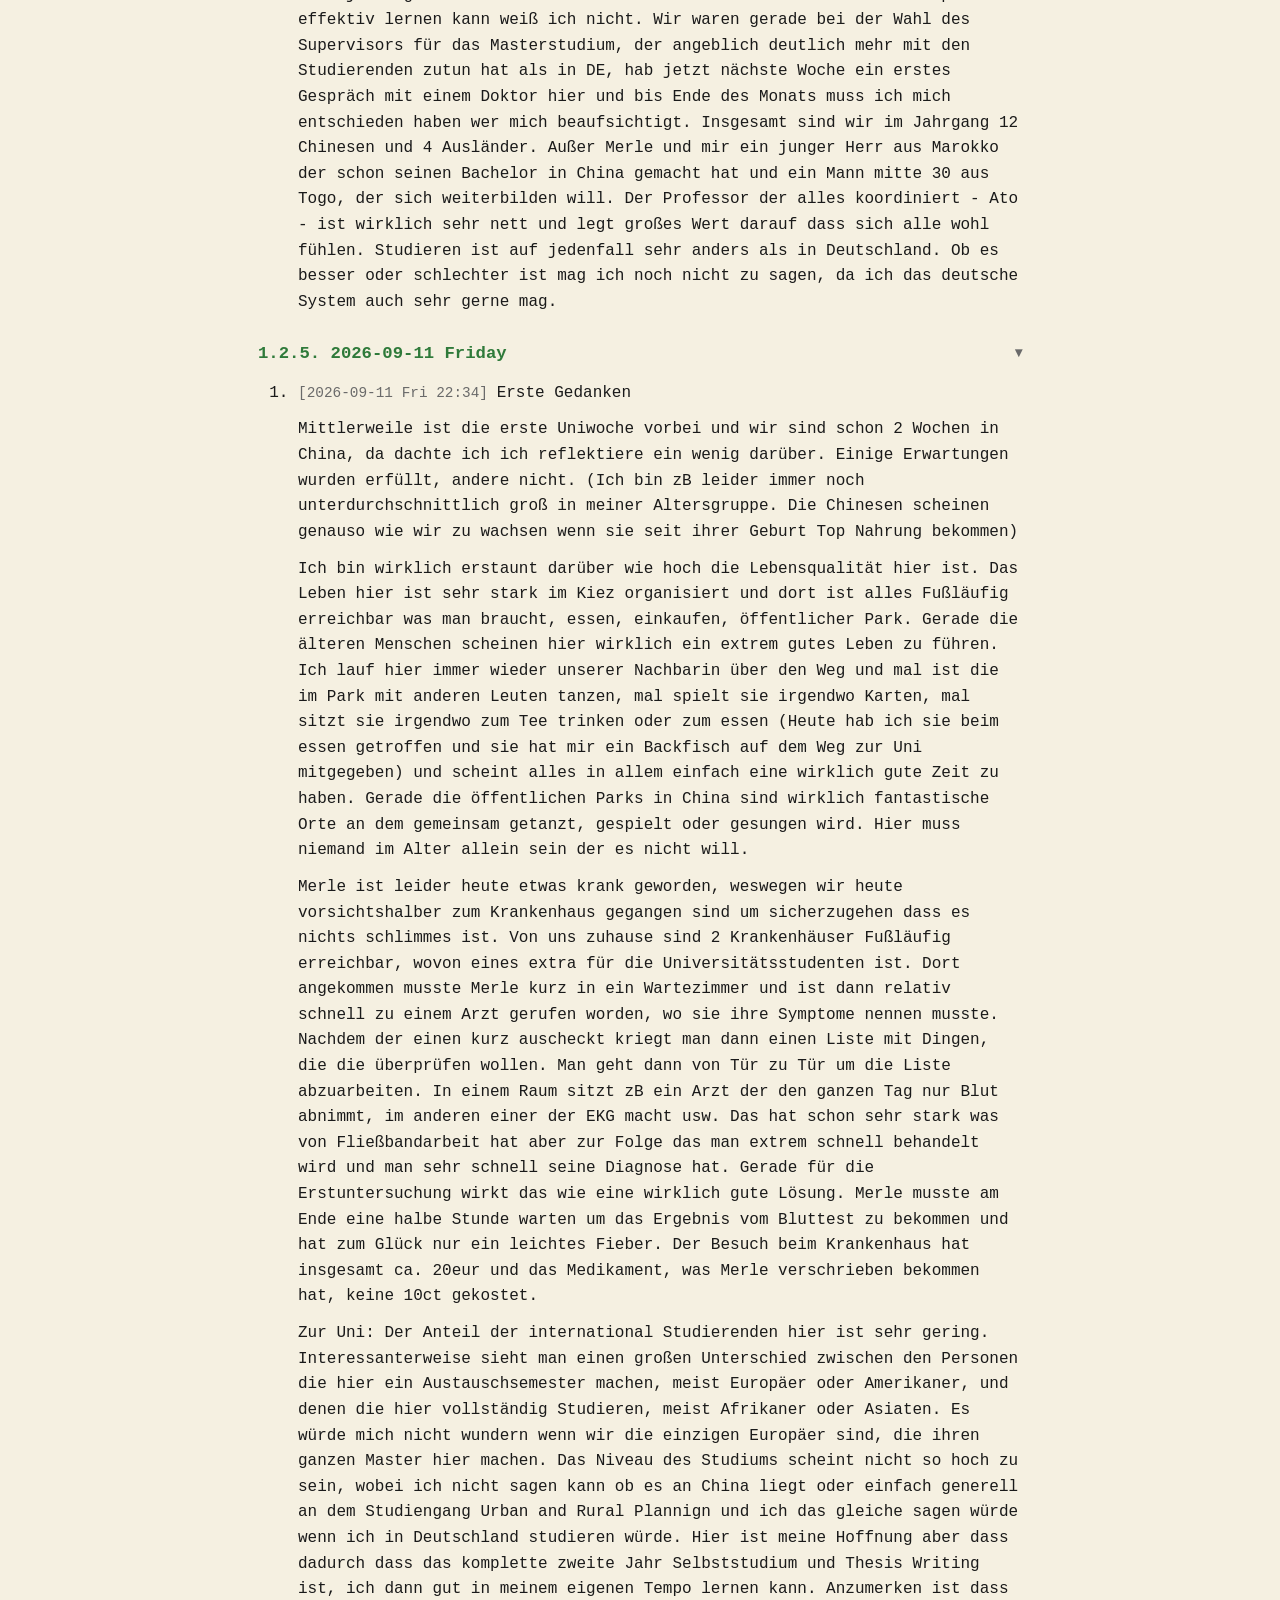
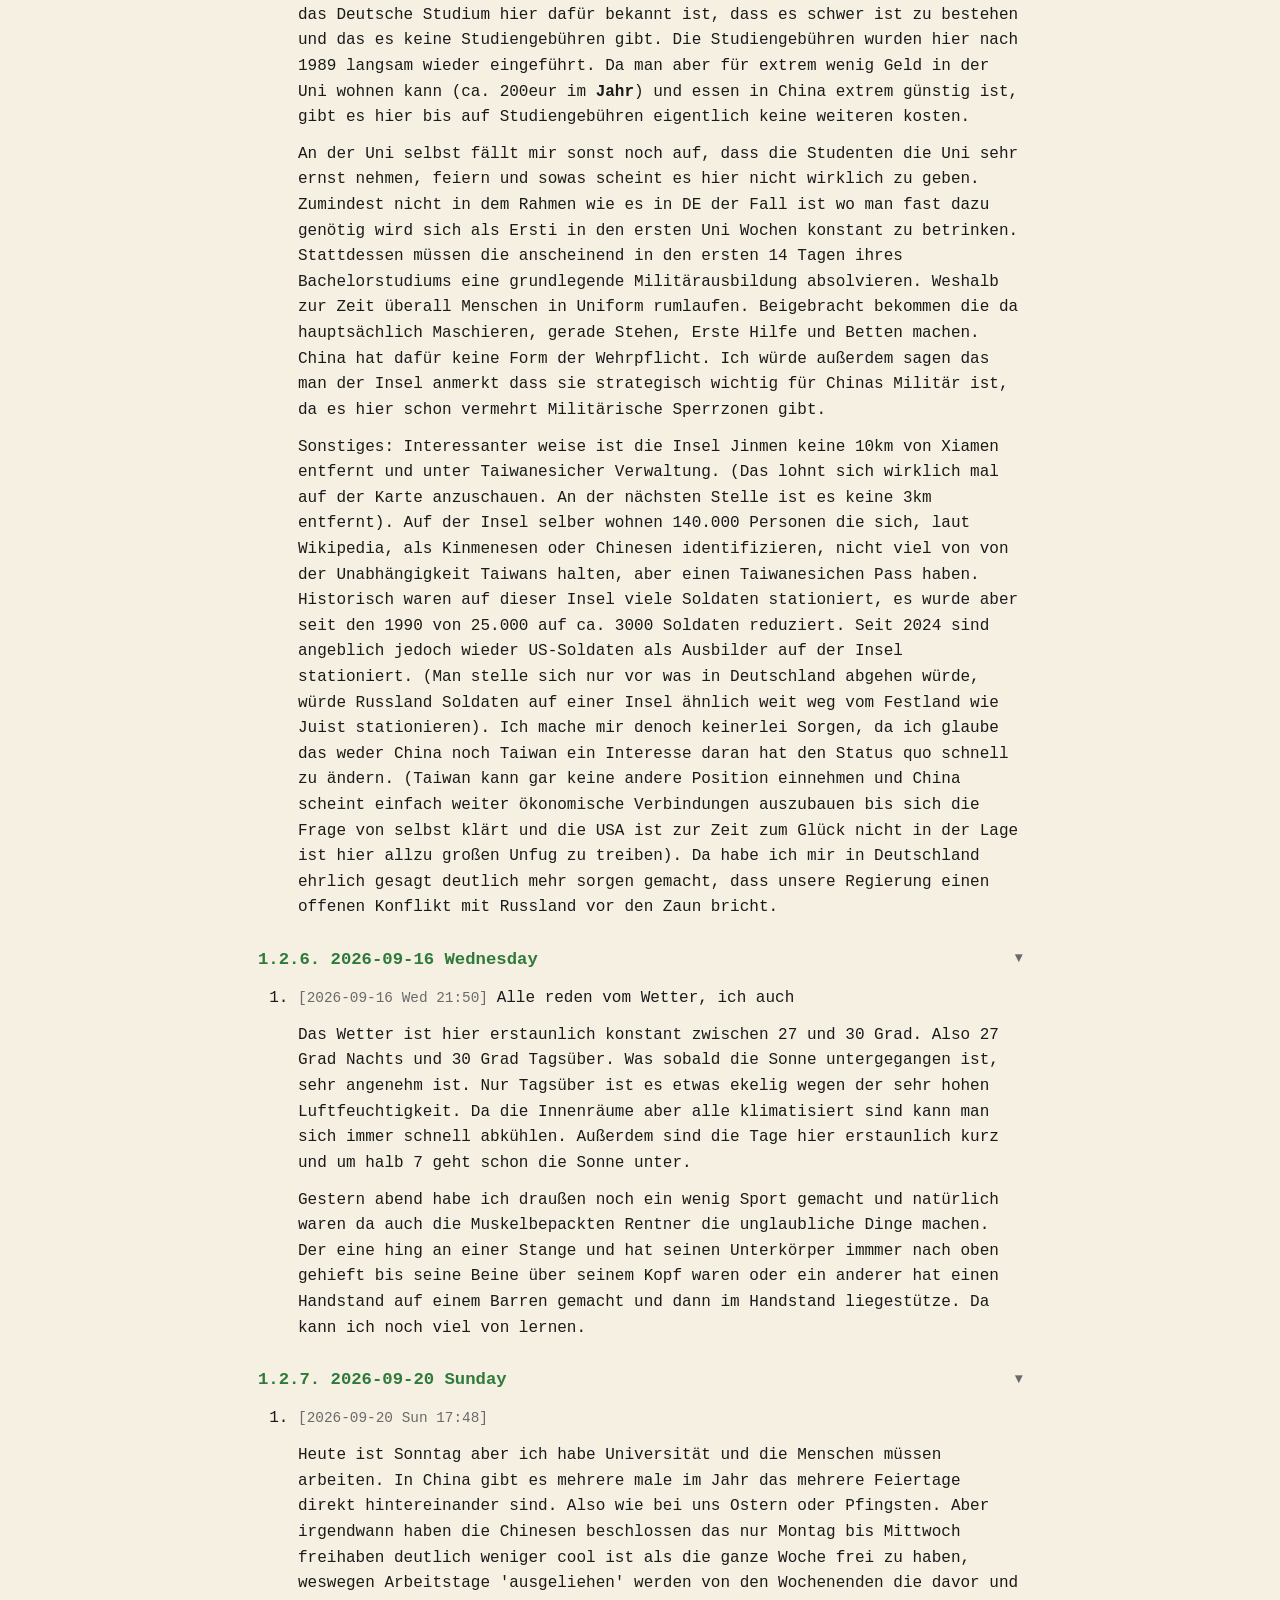
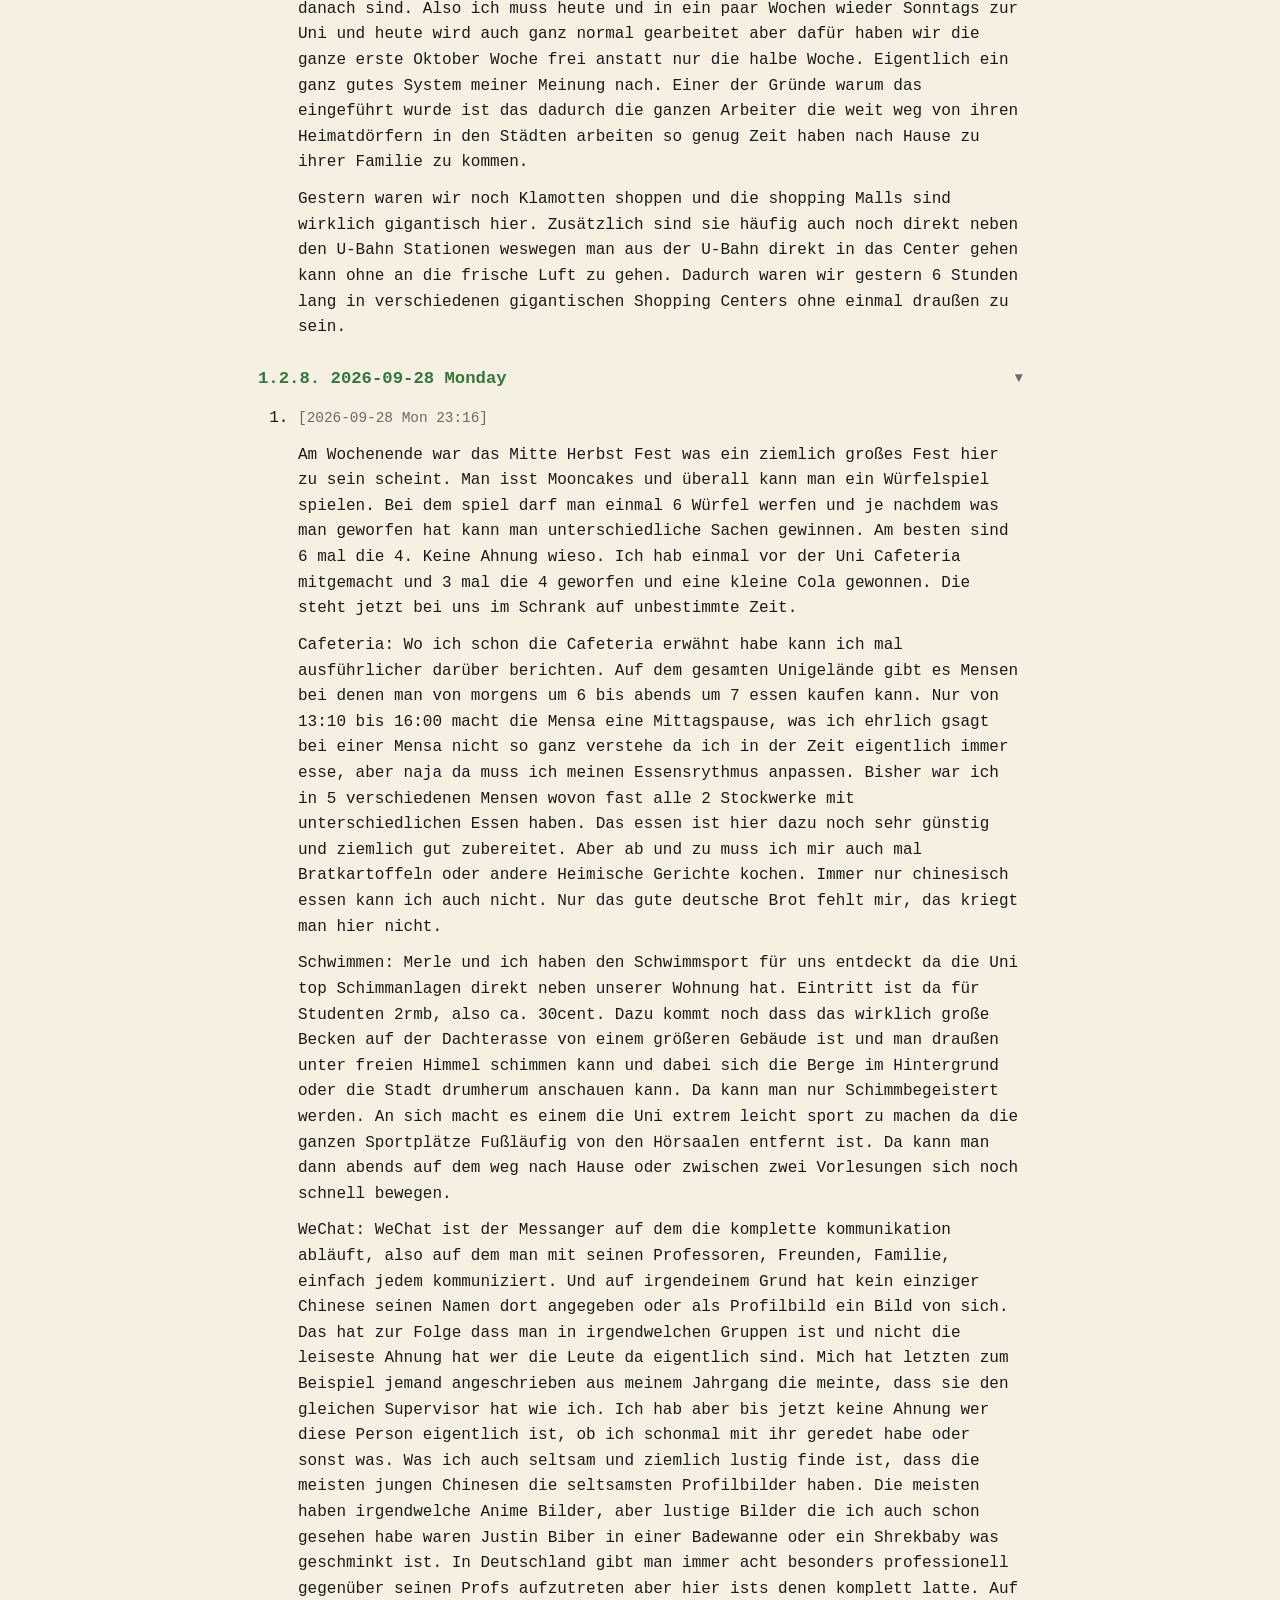
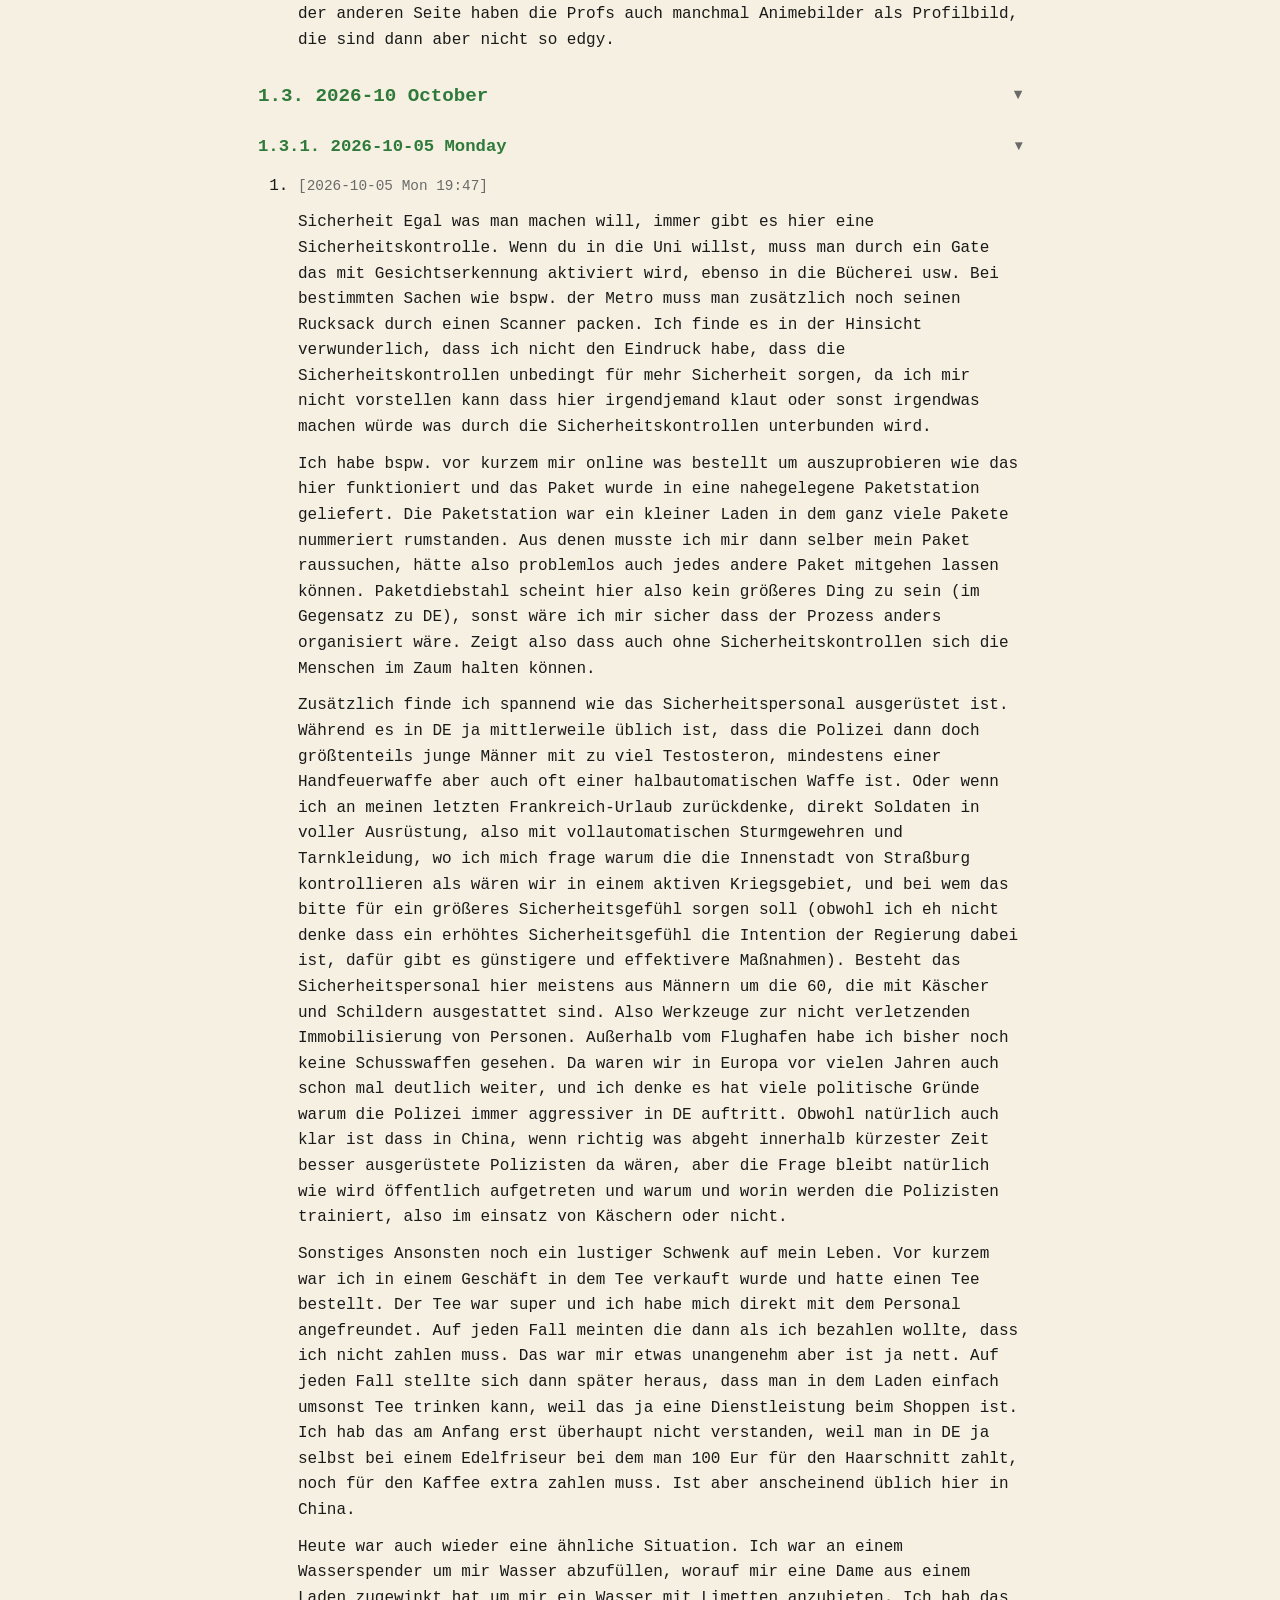
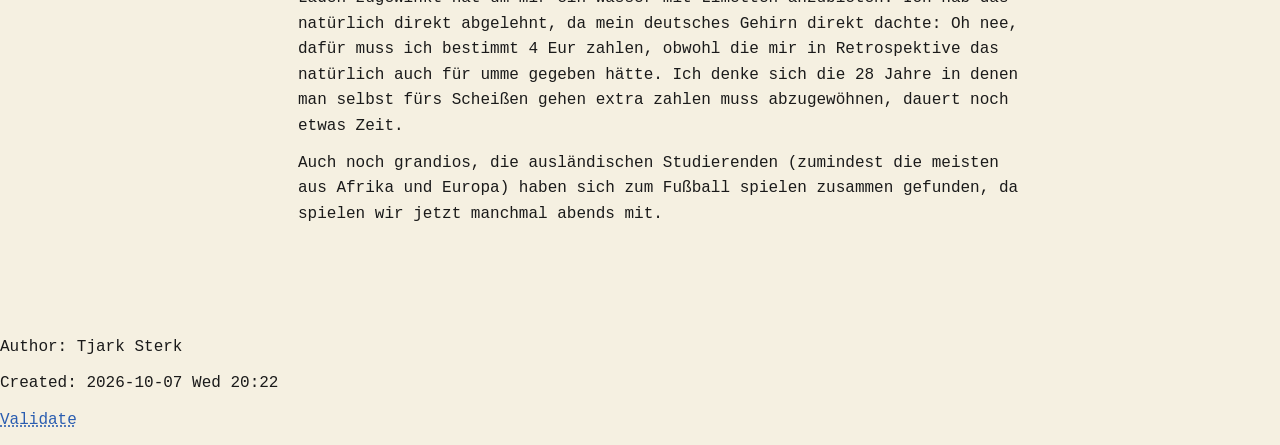
==== commit d797003c: "Update journal" ====
--- a/index.html
+++ b/index.html
@@ -3,7 +3,7 @@
 "http://www.w3.org/TR/xhtml1/DTD/xhtml1-strict.dtd">
 <html xmlns="http://www.w3.org/1999/xhtml" lang="en" xml:lang="en">
 <head>
-<!-- 2026-10-07 Wed 20:18 -->
+<!-- 2026-10-07 Wed 20:22 -->
 <meta http-equiv="Content-Type" content="text/html;charset=utf-8" />
 <meta name="viewport" content="width=device-width, initial-scale=1" />
 <title>My Journal</title>
@@ -20,31 +20,31 @@
 <h2>Table of Contents</h2>
 <div id="text-table-of-contents" role="doc-toc">
 <ul>
-<li><a href="#org1bd4bcf">1. 2026</a>
+<li><a href="#org668064f">1. 2026</a>
 <ul>
-<li><a href="#org2e12e7b">1.1. 2026-08 August</a>
+<li><a href="#org62c9383">1.1. 2026-08 August</a>
 <ul>
-<li><a href="#orgff1cea7">1.1.1. 2026-08-28 Friday</a></li>
-<li><a href="#orgb885c34">1.1.2. 2026-08-29 Saturday</a></li>
-<li><a href="#org84d5610">1.1.3. 2026-08-30 Sunday</a></li>
-<li><a href="#orge0fa975">1.1.4. 2026-08-31 Monday</a></li>
+<li><a href="#org266e0fc">1.1.1. 2026-08-28 Friday</a></li>
+<li><a href="#org7b4ab13">1.1.2. 2026-08-29 Saturday</a></li>
+<li><a href="#orgf47e299">1.1.3. 2026-08-30 Sunday</a></li>
+<li><a href="#orgdee5d41">1.1.4. 2026-08-31 Monday</a></li>
 </ul>
 </li>
-<li><a href="#orgc3e5ae5">1.2. 2026-09 September</a>
+<li><a href="#org4c0c8a4">1.2. 2026-09 September</a>
 <ul>
-<li><a href="#org7819ab8">1.2.1. 2026-09-01 Tuesday</a></li>
-<li><a href="#org4028e8f">1.2.2. 2026-09-03 Thursday</a></li>
-<li><a href="#org9e1168c">1.2.3. 2026-09-06 Sunday</a></li>
-<li><a href="#org90b7ac8">1.2.4. 2026-09-09 Wednesday</a></li>
-<li><a href="#org3b78469">1.2.5. 2026-09-11 Friday</a></li>
-<li><a href="#orgbc981cf">1.2.6. 2026-09-16 Wednesday</a></li>
-<li><a href="#orgecdb209">1.2.7. 2026-09-20 Sunday</a></li>
-<li><a href="#org255b9e4">1.2.8. 2026-09-28 Monday</a></li>
+<li><a href="#org06e92db">1.2.1. 2026-09-01 Tuesday</a></li>
+<li><a href="#orgdad05be">1.2.2. 2026-09-03 Thursday</a></li>
+<li><a href="#org68c8d01">1.2.3. 2026-09-06 Sunday</a></li>
+<li><a href="#orgce1fe20">1.2.4. 2026-09-09 Wednesday</a></li>
+<li><a href="#org291a4f7">1.2.5. 2026-09-11 Friday</a></li>
+<li><a href="#org006c750">1.2.6. 2026-09-16 Wednesday</a></li>
+<li><a href="#org6f89e85">1.2.7. 2026-09-20 Sunday</a></li>
+<li><a href="#org7066faa">1.2.8. 2026-09-28 Monday</a></li>
 </ul>
 </li>
-<li><a href="#orga479d50">1.3. 2026-10 October</a>
+<li><a href="#orga173b11">1.3. 2026-10 October</a>
 <ul>
-<li><a href="#org5705f2a">1.3.1. 2026-10-05 Monday</a></li>
+<li><a href="#orgc2c41f9">1.3.1. 2026-10-05 Monday</a></li>
 </ul>
 </li>
 </ul>
@@ -53,24 +53,24 @@
 </div>
 </div>
 
-<div id="orga989ecb" class="figure">
+<div id="org5e6fae2" class="figure">
 <p><img src="static/images/title.jpeg" alt="title.jpeg" />
 </p>
 </div>
-<div id="outline-container-org1bd4bcf" class="outline-2">
-<h2 id="org1bd4bcf"><span class="section-number-2">1.</span> 2026</h2>
+<div id="outline-container-org668064f" class="outline-2">
+<h2 id="org668064f"><span class="section-number-2">1.</span> 2026</h2>
 <div class="outline-text-2" id="text-1">
 </div>
-<div id="outline-container-org2e12e7b" class="outline-3">
-<h3 id="org2e12e7b"><span class="section-number-3">1.1.</span> 2026-08 August</h3>
+<div id="outline-container-org62c9383" class="outline-3">
+<h3 id="org62c9383"><span class="section-number-3">1.1.</span> 2026-08 August</h3>
 <div class="outline-text-3" id="text-1-1">
 </div>
-<div id="outline-container-orgff1cea7" class="outline-4">
-<h4 id="orgff1cea7"><span class="section-number-4">1.1.1.</span> 2026-08-28 Friday</h4>
+<div id="outline-container-org266e0fc" class="outline-4">
+<h4 id="org266e0fc"><span class="section-number-4">1.1.1.</span> 2026-08-28 Friday</h4>
 <div class="outline-text-4" id="text-1-1-1">
 </div>
 <ol class="org-ol">
-<li><a id="org3e6d20a"></a><span class="timestamp-wrapper"><span class="timestamp">[2026-08-28 Fri 22:00]</span></span><br />
+<li><a id="orga60675c"></a><span class="timestamp-wrapper"><span class="timestamp">[2026-08-28 Fri 22:00]</span></span><br />
 <div class="outline-text-5" id="text-1-1-1-1">
 <p>
 Sind in Xiamen angekommen. Hotel ist etwas muffig und im Keller aber da wir sowieso schnell eine Wohnung finden wollen ist das kein Problem.
@@ -81,19 +81,19 @@
 </li>
 </ol>
 </div>
-<div id="outline-container-orgb885c34" class="outline-4">
-<h4 id="orgb885c34"><span class="section-number-4">1.1.2.</span> 2026-08-29 Saturday</h4>
+<div id="outline-container-org7b4ab13" class="outline-4">
+<h4 id="org7b4ab13"><span class="section-number-4">1.1.2.</span> 2026-08-29 Saturday</h4>
 <div class="outline-text-4" id="text-1-1-2">
 </div>
 <ol class="org-ol">
-<li><a id="org2aa3d0f"></a><span class="timestamp-wrapper"><span class="timestamp">[2026-08-29 Sat 10:00]</span></span><br />
+<li><a id="org1b572a5"></a><span class="timestamp-wrapper"><span class="timestamp">[2026-08-29 Sat 10:00]</span></span><br />
 <div class="outline-text-5" id="text-1-1-2-1">
 <p>
 Merle hat gemerkt das sie gestern ihre Kreditkarte verloren hat, WeChat Pay funktioniert immer noch nicht und wir haben kein Bargeld mehr. Haben Hunger.
 </p>
 </div>
 </li>
-<li><a id="org235c533"></a><span class="timestamp-wrapper"><span class="timestamp">[2026-08-29 Sat 20:00]</span></span><br />
+<li><a id="orge9c6739"></a><span class="timestamp-wrapper"><span class="timestamp">[2026-08-29 Sat 20:00]</span></span><br />
 <div class="outline-text-5" id="text-1-1-2-2">
 <p>
 Haben Bargeld abheben können und sind auf AliPay umgestiegen das scheint besser zu funktionieren.
@@ -103,12 +103,12 @@
 </li>
 </ol>
 </div>
-<div id="outline-container-org84d5610" class="outline-4">
-<h4 id="org84d5610"><span class="section-number-4">1.1.3.</span> 2026-08-30 Sunday</h4>
+<div id="outline-container-orgf47e299" class="outline-4">
+<h4 id="orgf47e299"><span class="section-number-4">1.1.3.</span> 2026-08-30 Sunday</h4>
 <div class="outline-text-4" id="text-1-1-3">
 </div>
 <ol class="org-ol">
-<li><a id="orgfb909cf"></a><span class="timestamp-wrapper"><span class="timestamp">[2026-08-30 Sun 22:29]</span></span><br />
+<li><a id="org7021986"></a><span class="timestamp-wrapper"><span class="timestamp">[2026-08-30 Sun 22:29]</span></span><br />
 <div class="outline-text-5" id="text-1-1-3-1">
 <p>
 Heute hat Merle lange gearbeitet da wir uns auf das DAAD-Stipendium bewerben wollen.
@@ -119,19 +119,19 @@
 </li>
 </ol>
 </div>
-<div id="outline-container-orge0fa975" class="outline-4">
-<h4 id="orge0fa975"><span class="section-number-4">1.1.4.</span> 2026-08-31 Monday</h4>
+<div id="outline-container-orgdee5d41" class="outline-4">
+<h4 id="orgdee5d41"><span class="section-number-4">1.1.4.</span> 2026-08-31 Monday</h4>
 <div class="outline-text-4" id="text-1-1-4">
 </div>
 <ol class="org-ol">
-<li><a id="org7fce019"></a><span class="timestamp-wrapper"><span class="timestamp">[2026-08-31 Mon 13:28] </span></span> Wohnungssuche<br />
+<li><a id="orgd1d4b6f"></a><span class="timestamp-wrapper"><span class="timestamp">[2026-08-31 Mon 13:28] </span></span> Wohnungssuche<br />
 <div class="outline-text-5" id="text-1-1-4-1">
 <p>
 Waren heute Vormittag auf Wohnungssuche. Haben Vorgestern eine Marklerin kontaktiert die Wohnungen für uns rausgesucht hat. Hatten um 9:30 ein Termin mit ihr. Die dritte Wohnung war sehr schön und die Vermieter waren auch direkt vor Ort. 2 Schlafzimmer, Balkon, Küche, Esszimmer. Die Mutter von dem Vermieter (eine richtige 阿姨) wohnt neben der Wohnung und wir wurden nach der Besichtigung energisch von der 阿姨 zum Tee eingeladen und dabei mit Cola und süßen Brötchen überhäuft. Der gefragte Preis war 3600 Yuan und wir haben auf 3100 Yuan (400eur) runter gehandelt. Mietvertrag geht leider nur für 1 1/2 Jahre da danach die Wohnung renoviert wird. Warten jetzt darauf den Mietvertrag zu unterschreiben und ziehen dann heute abend vom Hotel in die Wohnung. Wohnung wird die Tage noch geputzt und Kleinigkeiten erledigt vom Vermieter. Das ganze hat insgesamt bis 11:00 Uhr gedauert, also 1 1/2 Stunden. Alles in allem angenehmere Erfahrung als die Wohnungssuche in Deutschland.
 </p>
 </div>
 </li>
-<li><a id="org77c817d"></a><span class="timestamp-wrapper"><span class="timestamp">[2026-08-31 Mon 22:50]</span></span><br />
+<li><a id="org908385e"></a><span class="timestamp-wrapper"><span class="timestamp">[2026-08-31 Mon 22:50]</span></span><br />
 <div class="outline-text-5" id="text-1-1-4-2">
 <p>
 Sind erfolgreich eingezogen.
@@ -151,16 +151,16 @@
 </ol>
 </div>
 </div>
-<div id="outline-container-orgc3e5ae5" class="outline-3">
-<h3 id="orgc3e5ae5"><span class="section-number-3">1.2.</span> 2026-09 September</h3>
+<div id="outline-container-org4c0c8a4" class="outline-3">
+<h3 id="org4c0c8a4"><span class="section-number-3">1.2.</span> 2026-09 September</h3>
 <div class="outline-text-3" id="text-1-2">
 </div>
-<div id="outline-container-org7819ab8" class="outline-4">
-<h4 id="org7819ab8"><span class="section-number-4">1.2.1.</span> 2026-09-01 Tuesday</h4>
+<div id="outline-container-org06e92db" class="outline-4">
+<h4 id="org06e92db"><span class="section-number-4">1.2.1.</span> 2026-09-01 Tuesday</h4>
 <div class="outline-text-4" id="text-1-2-1">
 </div>
 <ol class="org-ol">
-<li><a id="org5c95c00"></a><span class="timestamp-wrapper"><span class="timestamp">[2026-09-01 Tue 21:14] </span></span> Einschreiben an der Uni<br />
+<li><a id="org3dde3ad"></a><span class="timestamp-wrapper"><span class="timestamp">[2026-09-01 Tue 21:14] </span></span> Einschreiben an der Uni<br />
 <div class="outline-text-5" id="text-1-2-1-1">
 <p>
 Heute hat es viel geregnet. Das einschreiben hat sich als kompliziert erwiesen, da wir Probleme hatten die Tuition zu bezahlen. Wir haben heute wieder 15000yuan in 100yuan Scheinen abgehoben, bis uns der Automat nichts mehr hat abheben lassen. Ich bin erstaunt dass mich meine Bank noch nicht gesperrt hat.
@@ -175,12 +175,12 @@
 </li>
 </ol>
 </div>
-<div id="outline-container-org4028e8f" class="outline-4">
-<h4 id="org4028e8f"><span class="section-number-4">1.2.2.</span> 2026-09-03 Thursday</h4>
+<div id="outline-container-orgdad05be" class="outline-4">
+<h4 id="orgdad05be"><span class="section-number-4">1.2.2.</span> 2026-09-03 Thursday</h4>
 <div class="outline-text-4" id="text-1-2-2">
 </div>
 <ol class="org-ol">
-<li><a id="org7e96f5c"></a><span class="timestamp-wrapper"><span class="timestamp">[2026-09-03 Thu 11:09]</span></span><br />
+<li><a id="org44a040d"></a><span class="timestamp-wrapper"><span class="timestamp">[2026-09-03 Thu 11:09]</span></span><br />
 <div class="outline-text-5" id="text-1-2-2-1">
 <p>
 Noch einiger Verwirrung haben wir gestern ein Bankkonto eröffnet. Nachdem wir von einer Bank zur nächsten geschickt wurden, da dieses Jahr anscheinend die Industrial Bank of China für die Master Studenten zuständig ist (es gibt 4 große Staatliche Banken in China die früher für die Finanzierung von unterschliedlichen Bereichen zuständig waren, was heute noch der unterschied ist weiß ich nicht), wurden wir dort von einer sehr freundlichen jungen Frau in empfang genommen die ausgezeichnetes Englisch gesprochen hat und deren großer Traum es ist einmal nach Deutschland zu fliegen um Haxe zu essen.
@@ -192,12 +192,12 @@
 </li>
 </ol>
 </div>
-<div id="outline-container-org9e1168c" class="outline-4">
-<h4 id="org9e1168c"><span class="section-number-4">1.2.3.</span> 2026-09-06 Sunday</h4>
+<div id="outline-container-org68c8d01" class="outline-4">
+<h4 id="org68c8d01"><span class="section-number-4">1.2.3.</span> 2026-09-06 Sunday</h4>
 <div class="outline-text-4" id="text-1-2-3">
 </div>
 <ol class="org-ol">
-<li><a id="org1c209b7"></a><span class="timestamp-wrapper"><span class="timestamp">[2026-09-06 Sun 20:31]</span></span><br />
+<li><a id="org203bb60"></a><span class="timestamp-wrapper"><span class="timestamp">[2026-09-06 Sun 20:31]</span></span><br />
 <div class="outline-text-5" id="text-1-2-3-1">
 <p>
 Die letzten Tage waren entspannt und wir hatten wenig zutun nachdem wir Freitag das meiste organisatorische erledigen konnten. Morgen fängt die Uni an. Aus irgendeinem Grund haben wir fast nur am späten Nachmittag bis teils 10:00 Uhr abends unterricht.
@@ -209,12 +209,12 @@
 </li>
 </ol>
 </div>
-<div id="outline-container-org90b7ac8" class="outline-4">
-<h4 id="org90b7ac8"><span class="section-number-4">1.2.4.</span> 2026-09-09 Wednesday</h4>
+<div id="outline-container-orgce1fe20" class="outline-4">
+<h4 id="orgce1fe20"><span class="section-number-4">1.2.4.</span> 2026-09-09 Wednesday</h4>
 <div class="outline-text-4" id="text-1-2-4">
 </div>
 <ol class="org-ol">
-<li><a id="org0fab6e1"></a><span class="timestamp-wrapper"><span class="timestamp">[2026-09-09 Wed 17:57]</span></span><br />
+<li><a id="orgcc0f562"></a><span class="timestamp-wrapper"><span class="timestamp">[2026-09-09 Wed 17:57]</span></span><br />
 <div class="outline-text-5" id="text-1-2-4-1">
 <p>
 Bin jetzt mit den ersten paar Tagen der Uni fertig. Es ist auf jedenfall sehr anstrengend, vor allem weil die Vorlesungen alle so spät aufhören. Ich habe jetzt gleich auch noch von 7 bis 9 abends Chinesisch. Wer so spät noch effektiv lernen kann weiß ich nicht.
@@ -226,12 +226,12 @@
 </li>
 </ol>
 </div>
-<div id="outline-container-org3b78469" class="outline-4">
-<h4 id="org3b78469"><span class="section-number-4">1.2.5.</span> 2026-09-11 Friday</h4>
+<div id="outline-container-org291a4f7" class="outline-4">
+<h4 id="org291a4f7"><span class="section-number-4">1.2.5.</span> 2026-09-11 Friday</h4>
 <div class="outline-text-4" id="text-1-2-5">
 </div>
 <ol class="org-ol">
-<li><a id="org5fee173"></a><span class="timestamp-wrapper"><span class="timestamp">[2026-09-11 Fri 22:34] </span></span> Erste Gedanken<br />
+<li><a id="orgfdb44fd"></a><span class="timestamp-wrapper"><span class="timestamp">[2026-09-11 Fri 22:34] </span></span> Erste Gedanken<br />
 <div class="outline-text-5" id="text-1-2-5-1">
 <p>
 Mittlerweile ist die erste Uniwoche vorbei und wir sind schon 2 Wochen in China, da dachte ich ich reflektiere ein wenig darüber. Einige Erwartungen wurden erfüllt, andere nicht. (Ich bin zB leider immer noch unterdurchschnittlich groß in meiner Altersgruppe. Die Chinesen scheinen genauso wie wir zu wachsen wenn sie seit ihrer Geburt Top Nahrung bekommen)
@@ -271,12 +271,12 @@
 </li>
 </ol>
 </div>
-<div id="outline-container-orgbc981cf" class="outline-4">
-<h4 id="orgbc981cf"><span class="section-number-4">1.2.6.</span> 2026-09-16 Wednesday</h4>
+<div id="outline-container-org006c750" class="outline-4">
+<h4 id="org006c750"><span class="section-number-4">1.2.6.</span> 2026-09-16 Wednesday</h4>
 <div class="outline-text-4" id="text-1-2-6">
 </div>
 <ol class="org-ol">
-<li><a id="org20b2c70"></a><span class="timestamp-wrapper"><span class="timestamp">[2026-09-16 Wed 21:50] </span></span> Alle reden vom Wetter, ich auch<br />
+<li><a id="org3478dec"></a><span class="timestamp-wrapper"><span class="timestamp">[2026-09-16 Wed 21:50] </span></span> Alle reden vom Wetter, ich auch<br />
 <div class="outline-text-5" id="text-1-2-6-1">
 <p>
 Das Wetter ist hier erstaunlich konstant zwischen 27 und 30 Grad. Also 27 Grad Nachts und 30 Grad Tagsüber. Was sobald die Sonne untergegangen ist, sehr angenehm ist. Nur Tagsüber ist es etwas ekelig wegen der sehr hohen Luftfeuchtigkeit. Da die Innenräume aber alle klimatisiert sind kann man sich immer schnell abkühlen. Außerdem sind die Tage hier erstaunlich kurz und um halb 7 geht schon die Sonne unter.
@@ -289,12 +289,12 @@
 </li>
 </ol>
 </div>
-<div id="outline-container-orgecdb209" class="outline-4">
-<h4 id="orgecdb209"><span class="section-number-4">1.2.7.</span> 2026-09-20 Sunday</h4>
+<div id="outline-container-org6f89e85" class="outline-4">
+<h4 id="org6f89e85"><span class="section-number-4">1.2.7.</span> 2026-09-20 Sunday</h4>
 <div class="outline-text-4" id="text-1-2-7">
 </div>
 <ol class="org-ol">
-<li><a id="org44b84a2"></a><span class="timestamp-wrapper"><span class="timestamp">[2026-09-20 Sun 17:48]</span></span><br />
+<li><a id="org9820233"></a><span class="timestamp-wrapper"><span class="timestamp">[2026-09-20 Sun 17:48]</span></span><br />
 <div class="outline-text-5" id="text-1-2-7-1">
 <p>
 Heute ist Sonntag aber ich habe Universität und die Menschen müssen arbeiten.
@@ -310,12 +310,12 @@
 </li>
 </ol>
 </div>
-<div id="outline-container-org255b9e4" class="outline-4">
-<h4 id="org255b9e4"><span class="section-number-4">1.2.8.</span> 2026-09-28 Monday</h4>
+<div id="outline-container-org7066faa" class="outline-4">
+<h4 id="org7066faa"><span class="section-number-4">1.2.8.</span> 2026-09-28 Monday</h4>
 <div class="outline-text-4" id="text-1-2-8">
 </div>
 <ol class="org-ol">
-<li><a id="org3996f5d"></a><span class="timestamp-wrapper"><span class="timestamp">[2026-09-28 Mon 23:16]</span></span><br />
+<li><a id="orga04e25a"></a><span class="timestamp-wrapper"><span class="timestamp">[2026-09-28 Mon 23:16]</span></span><br />
 <div class="outline-text-5" id="text-1-2-8-1">
 <p>
 Am Wochenende war das Mitte Herbst Fest was ein ziemlich großes Fest hier zu sein scheint. Man isst Mooncakes und überall kann man ein Würfelspiel spielen. Bei dem spiel darf man einmal 6 Würfel werfen und je nachdem was man geworfen hat kann man unterschiedliche Sachen gewinnen. Am besten sind 6 mal die 4. Keine Ahnung wieso.
@@ -345,16 +345,16 @@
 </ol>
 </div>
 </div>
-<div id="outline-container-orga479d50" class="outline-3">
-<h3 id="orga479d50"><span class="section-number-3">1.3.</span> 2026-10 October</h3>
+<div id="outline-container-orga173b11" class="outline-3">
+<h3 id="orga173b11"><span class="section-number-3">1.3.</span> 2026-10 October</h3>
 <div class="outline-text-3" id="text-1-3">
 </div>
-<div id="outline-container-org5705f2a" class="outline-4">
-<h4 id="org5705f2a"><span class="section-number-4">1.3.1.</span> 2026-10-05 Monday</h4>
+<div id="outline-container-orgc2c41f9" class="outline-4">
+<h4 id="orgc2c41f9"><span class="section-number-4">1.3.1.</span> 2026-10-05 Monday</h4>
 <div class="outline-text-4" id="text-1-3-1">
 </div>
 <ol class="org-ol">
-<li><a id="orgc40fc7a"></a><span class="timestamp-wrapper"><span class="timestamp">[2026-10-05 Mon 19:47]</span></span><br />
+<li><a id="org746b26d"></a><span class="timestamp-wrapper"><span class="timestamp">[2026-10-05 Mon 19:47]</span></span><br />
 <div class="outline-text-5" id="text-1-3-1-1">
 <p>
 <span class="underline">Sicherheit</span>
@@ -393,7 +393,7 @@
 </div>
 <div id="postamble" class="status">
 <p class="author">Author: Tjark Sterk</p>
-<p class="date">Created: 2026-10-07 Wed 20:18</p>
+<p class="date">Created: 2026-10-07 Wed 20:22</p>
 <p class="validation"><a href="https://validator.w3.org/check?uri=referer">Validate</a></p>
 </div>
 </body>
--- a/static/style.css
+++ b/static/style.css
@@ -275,3 +275,32 @@
   h1 { font-size: 1.6em; }
   h2 { font-size: 1.35em; }
 }
+
+
+
+
+/* Images: never wider than the screen, centered on wide displays */
+img {
+  display: block;
+  max-width: 100%;
+  height: auto;
+  margin-left: auto;
+  margin-right: auto;
+}
+
+/* Figures (images with #+CAPTION become <figure>) */
+figure {
+  margin: 1.5em auto;
+  text-align: center;
+}
+
+figure img {
+  margin-left: auto;
+  margin-right: auto;
+}
+
+figcaption {
+  font-size: 0.9em;
+  color: var(--muted);
+  margin-top: 0.4em;
+}
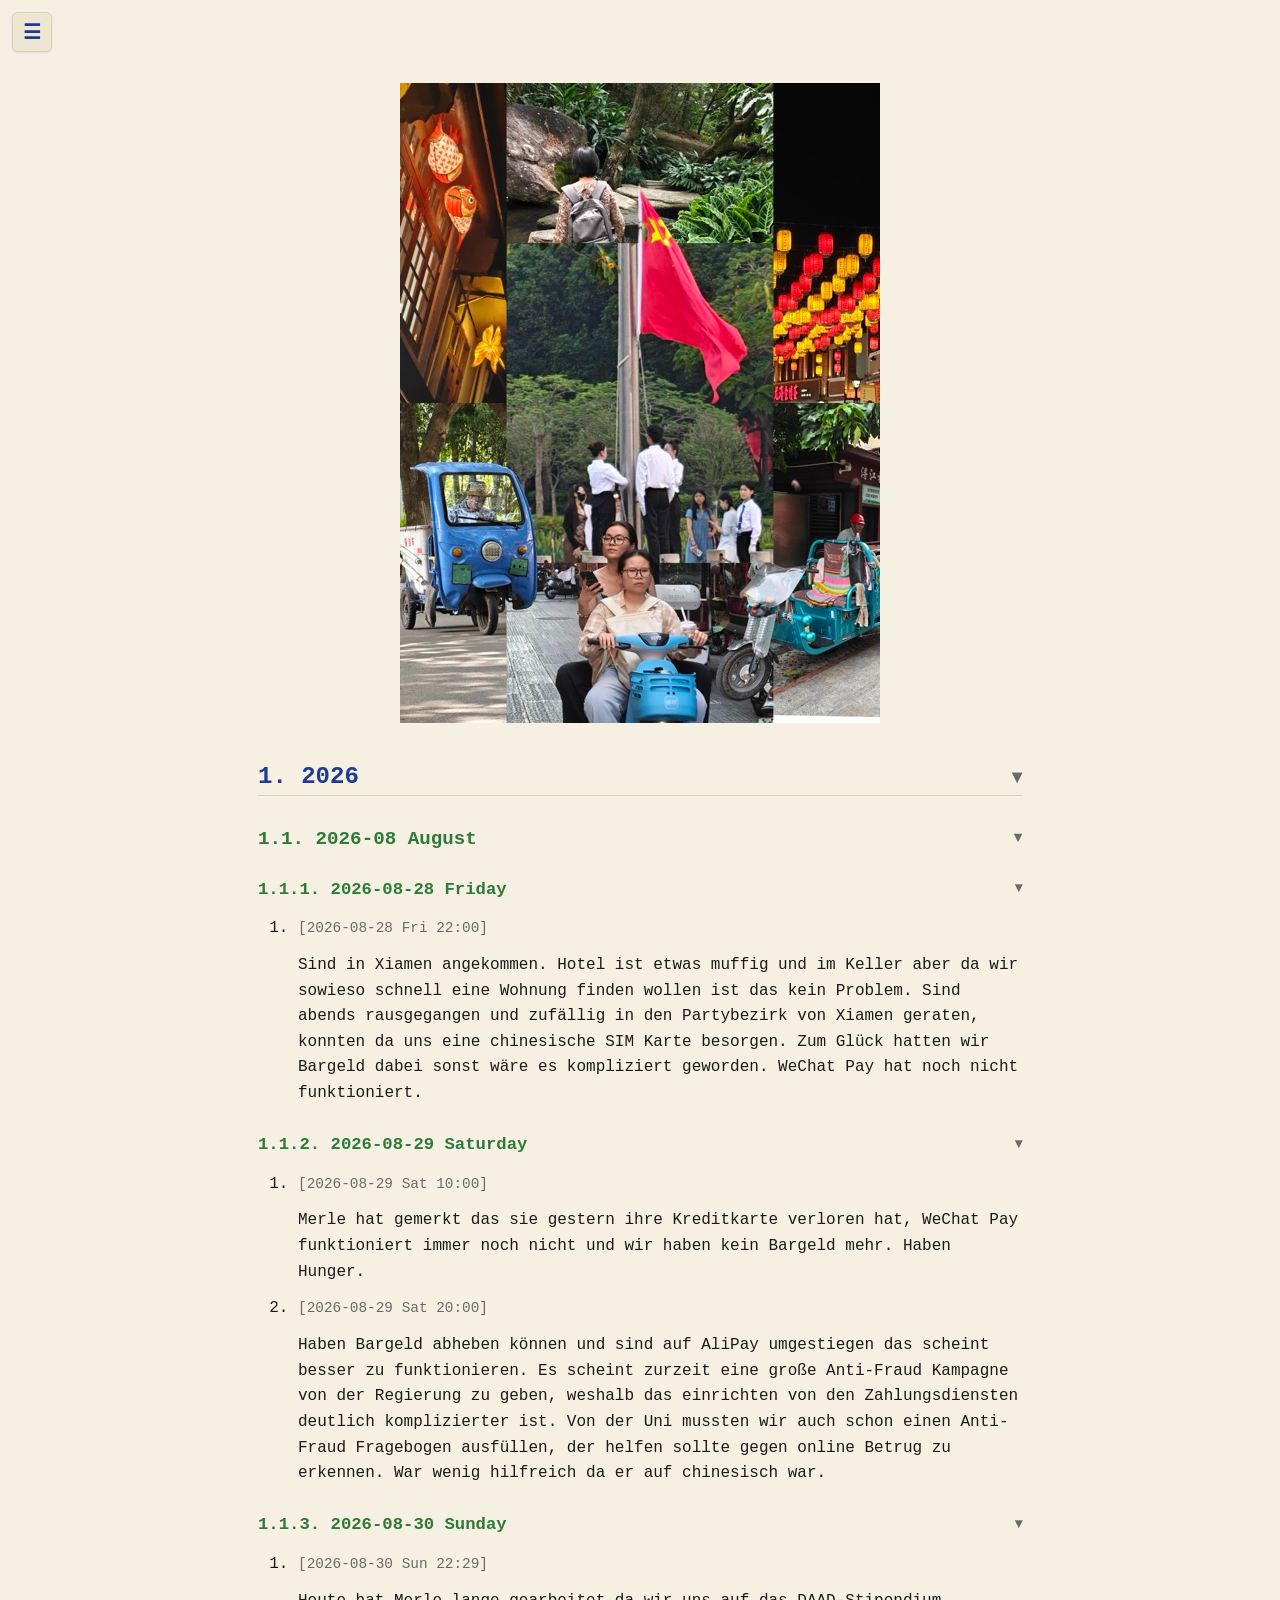
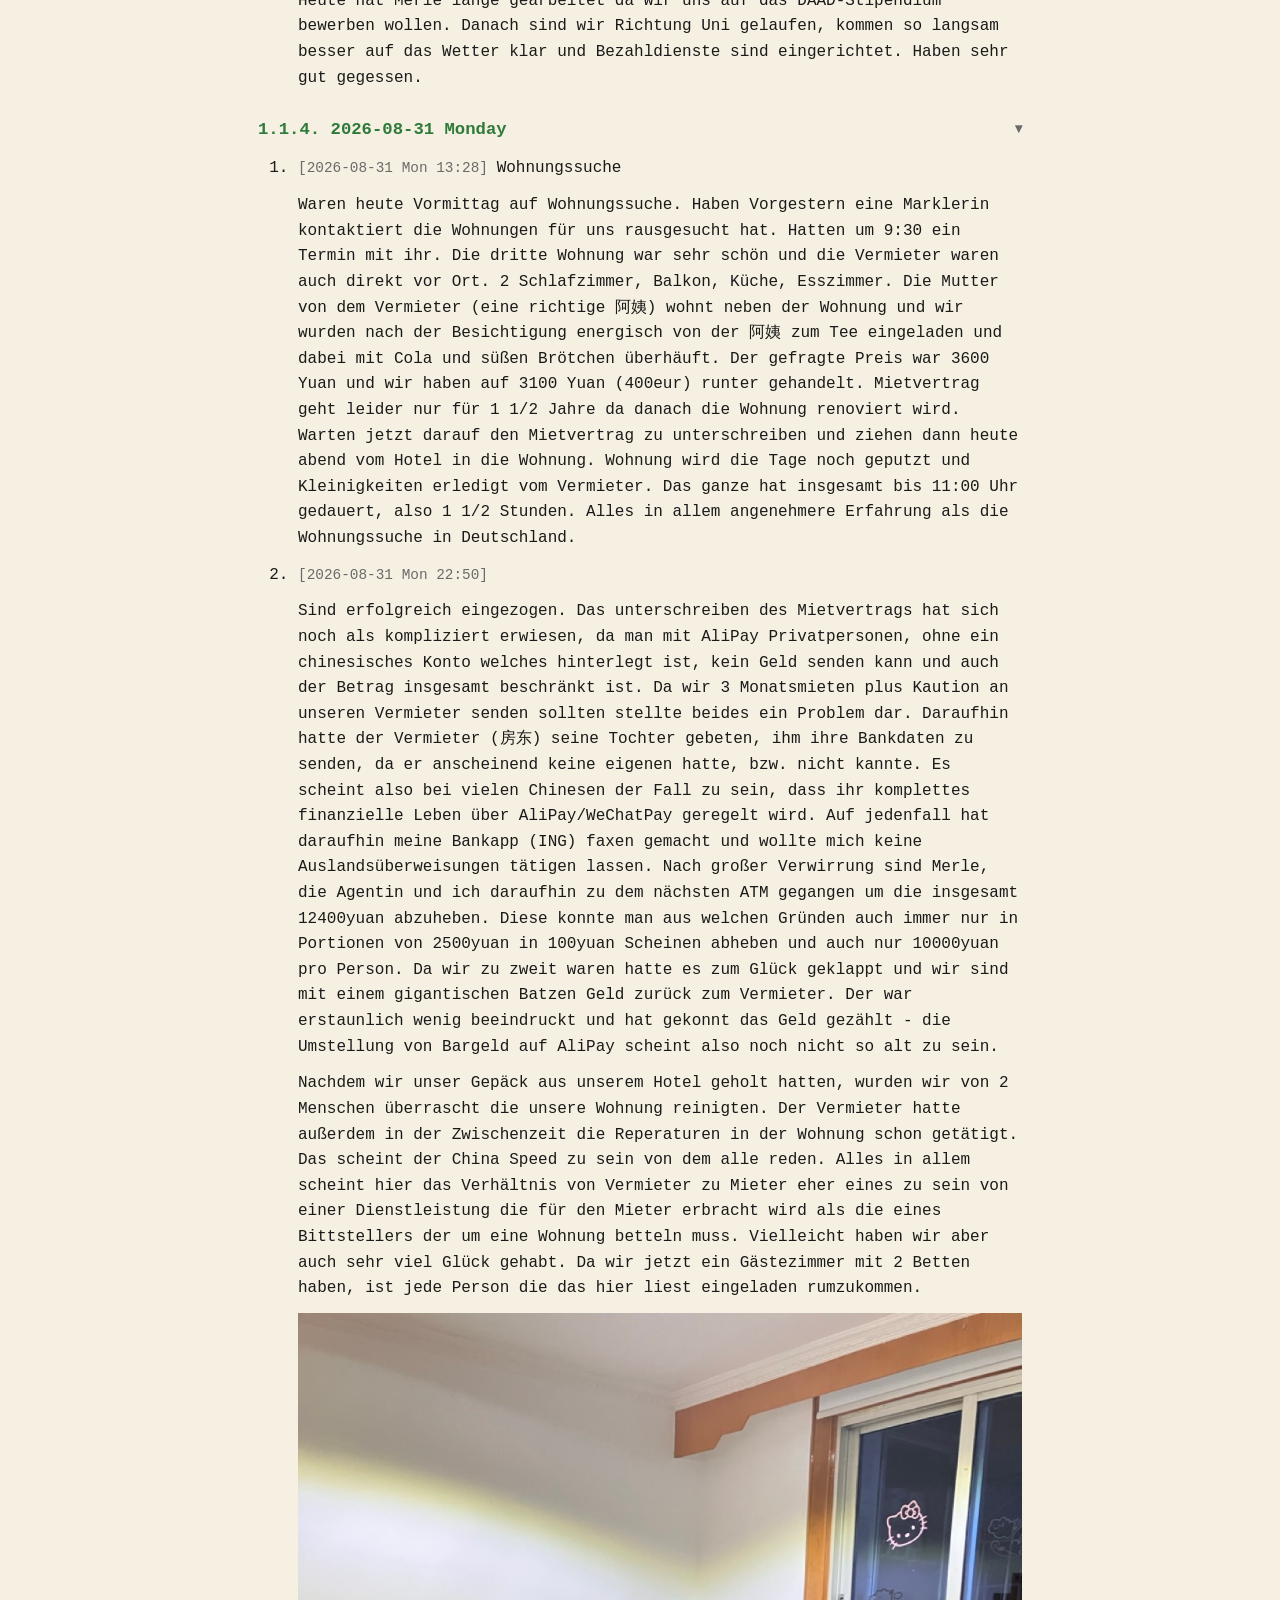
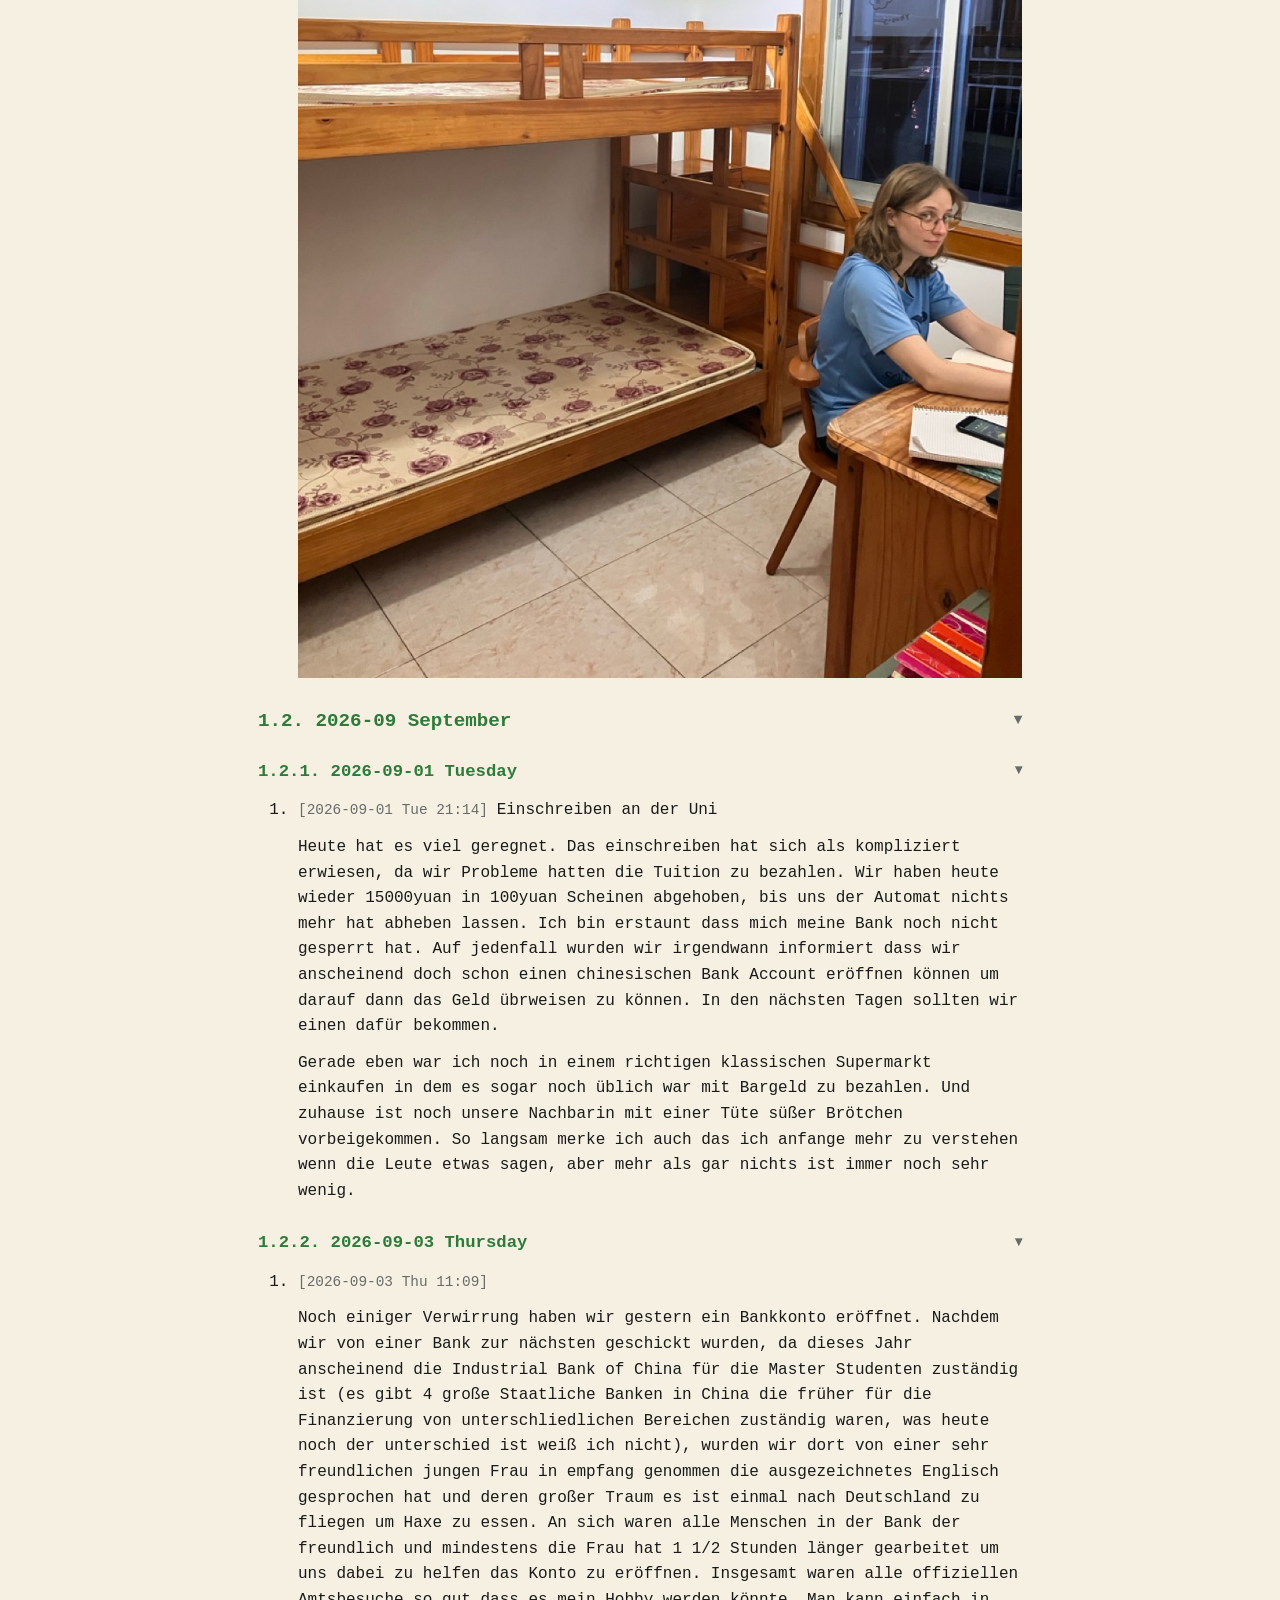
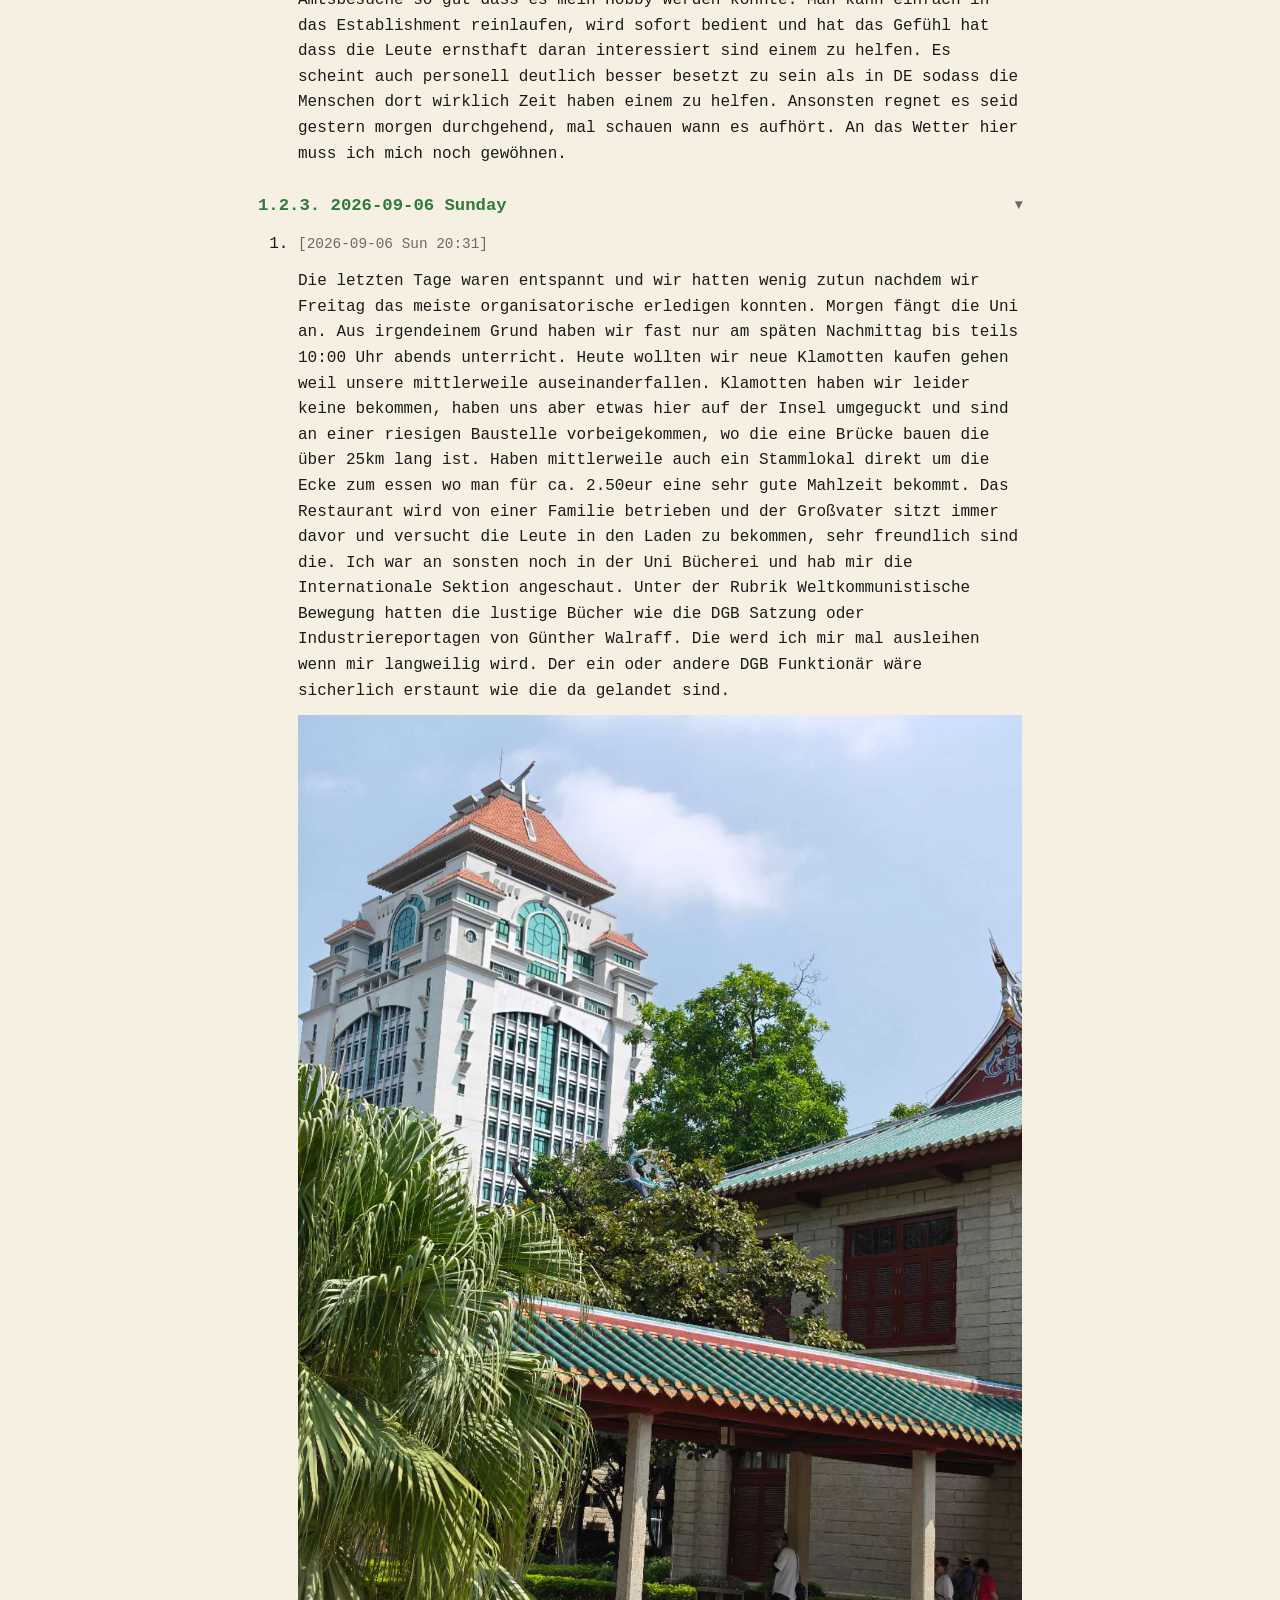
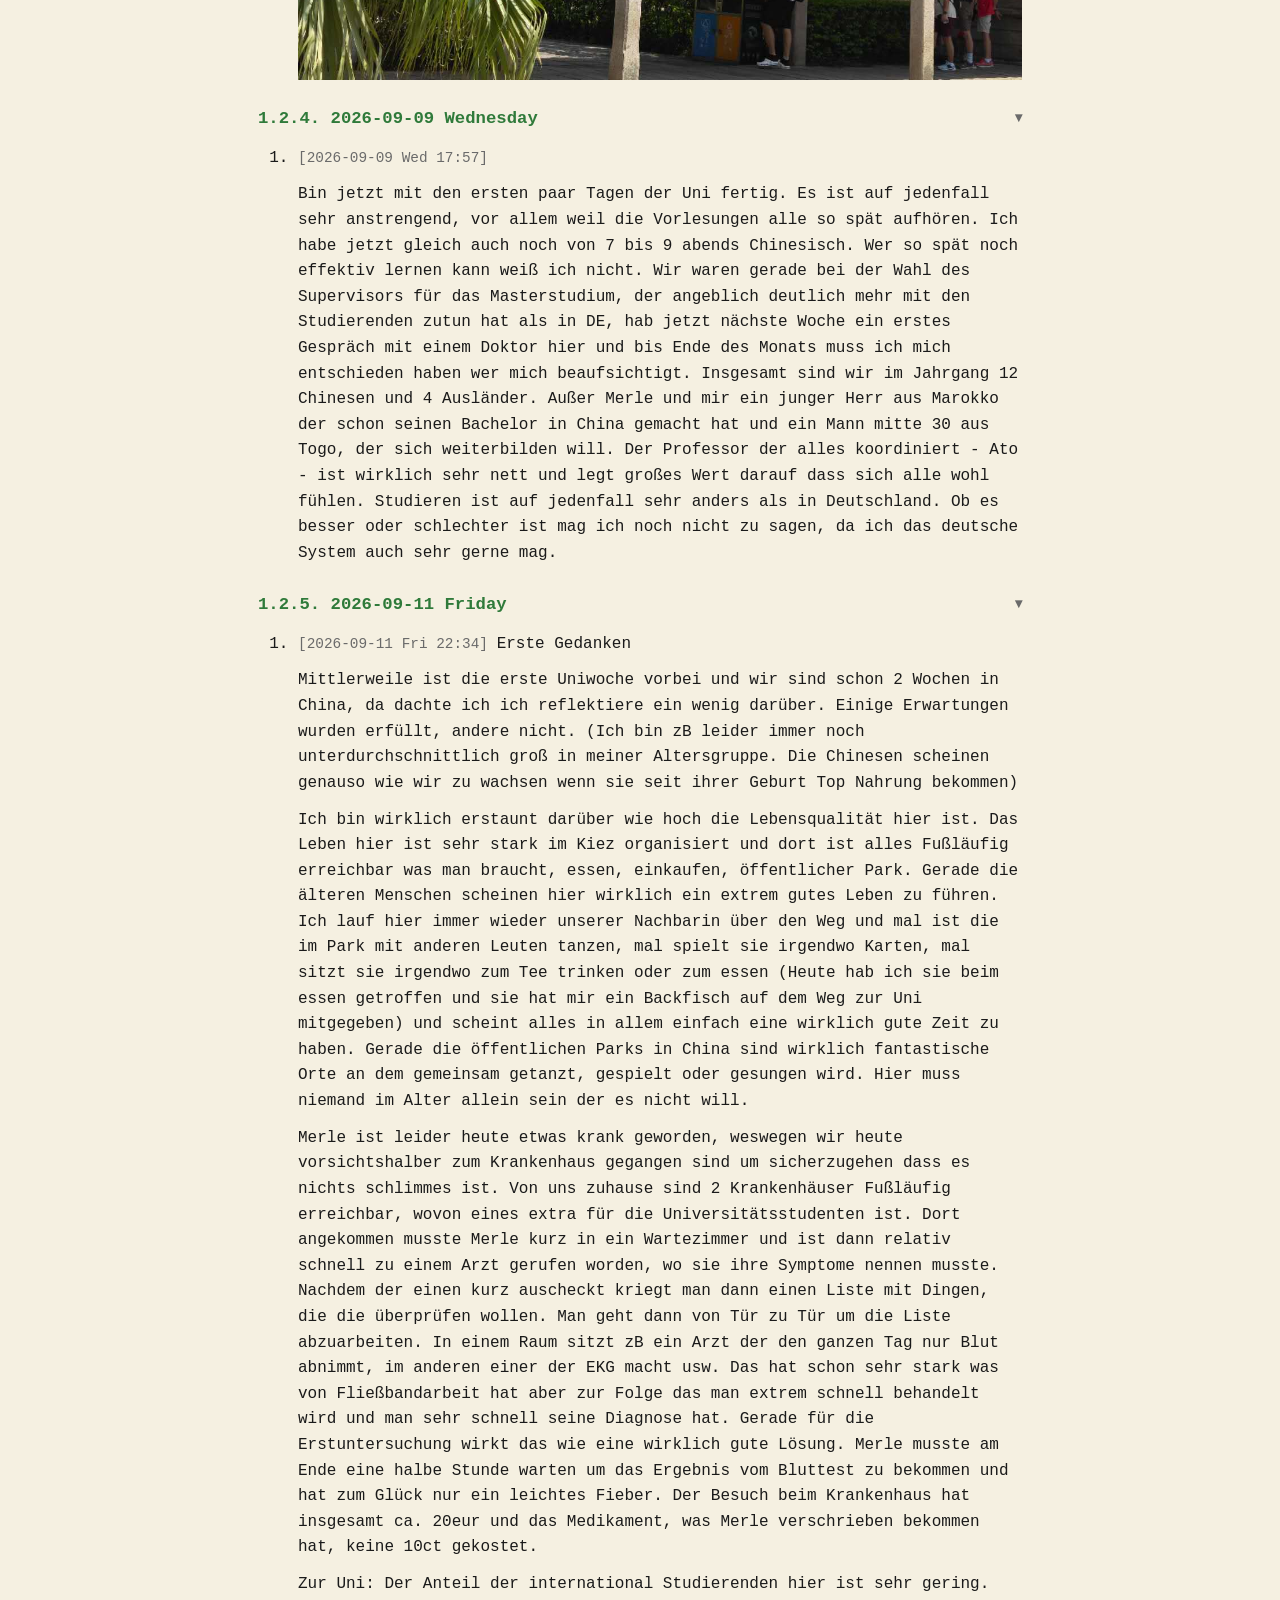
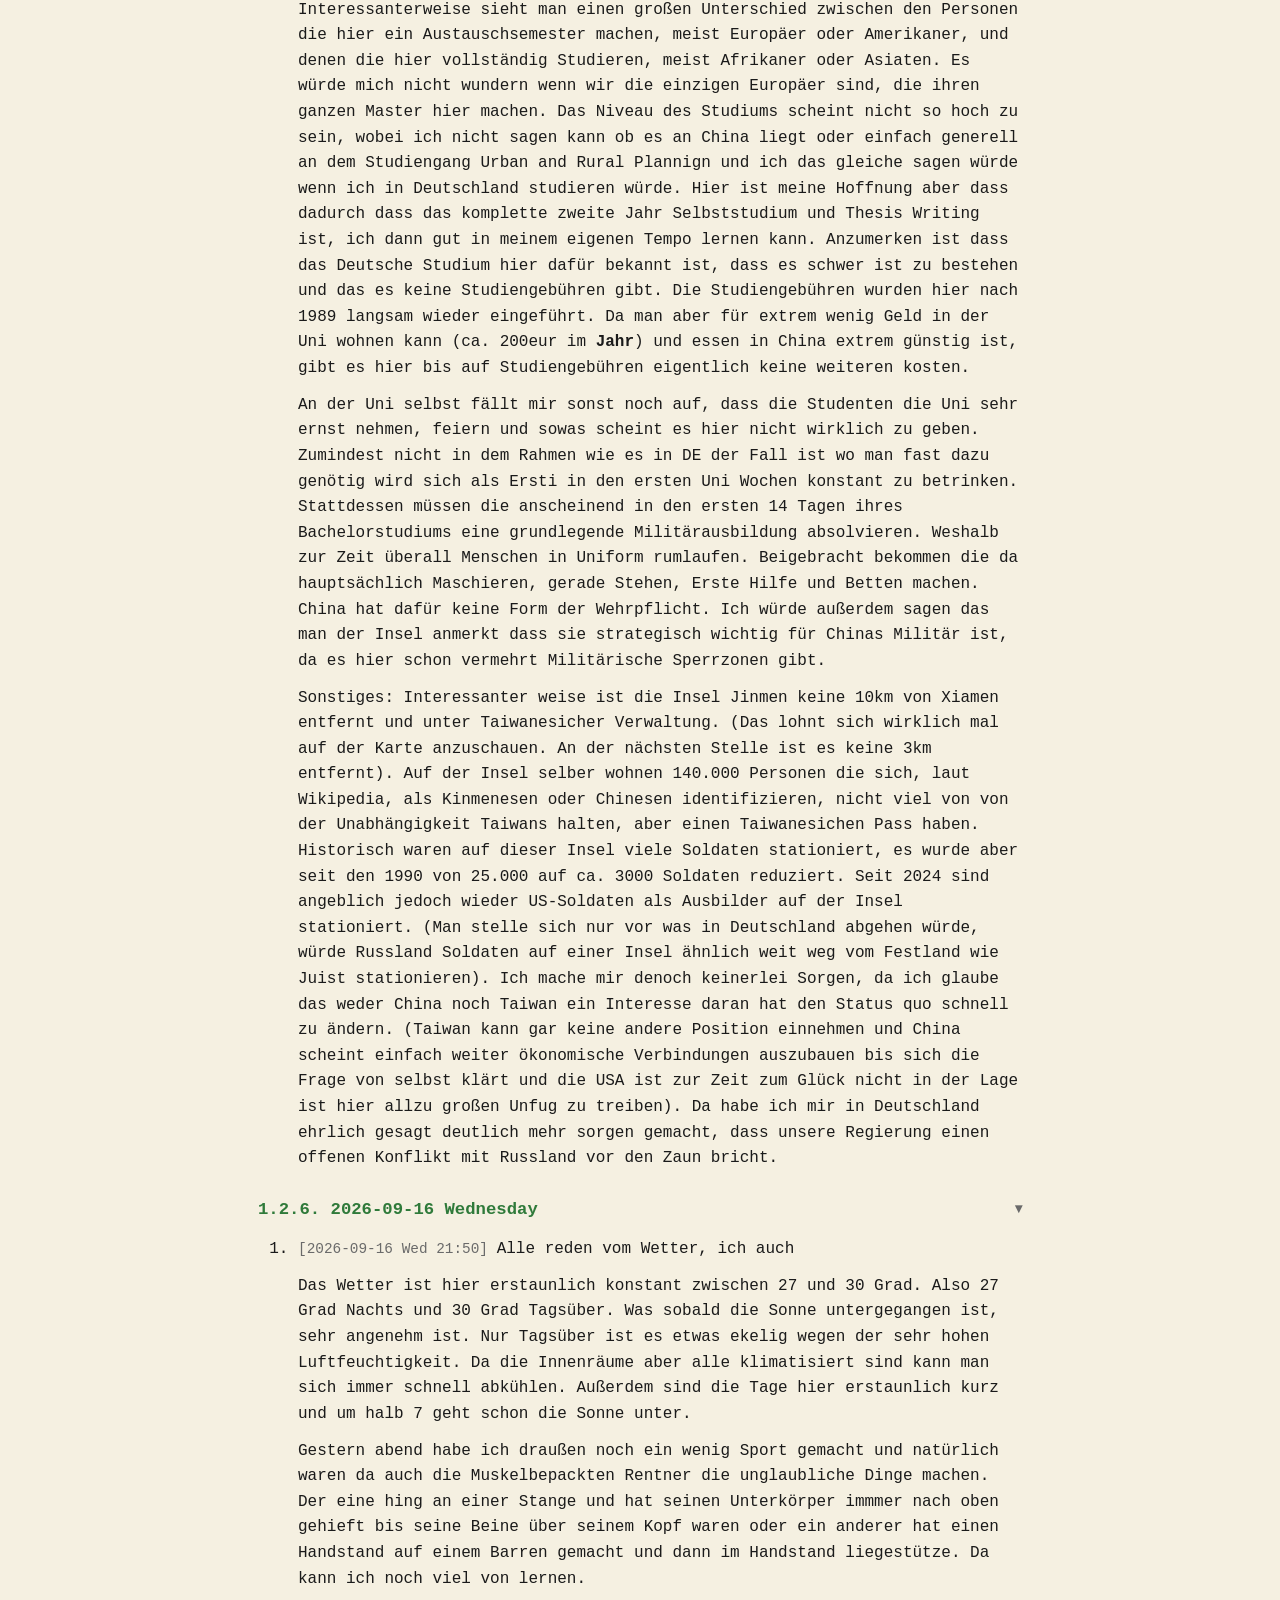
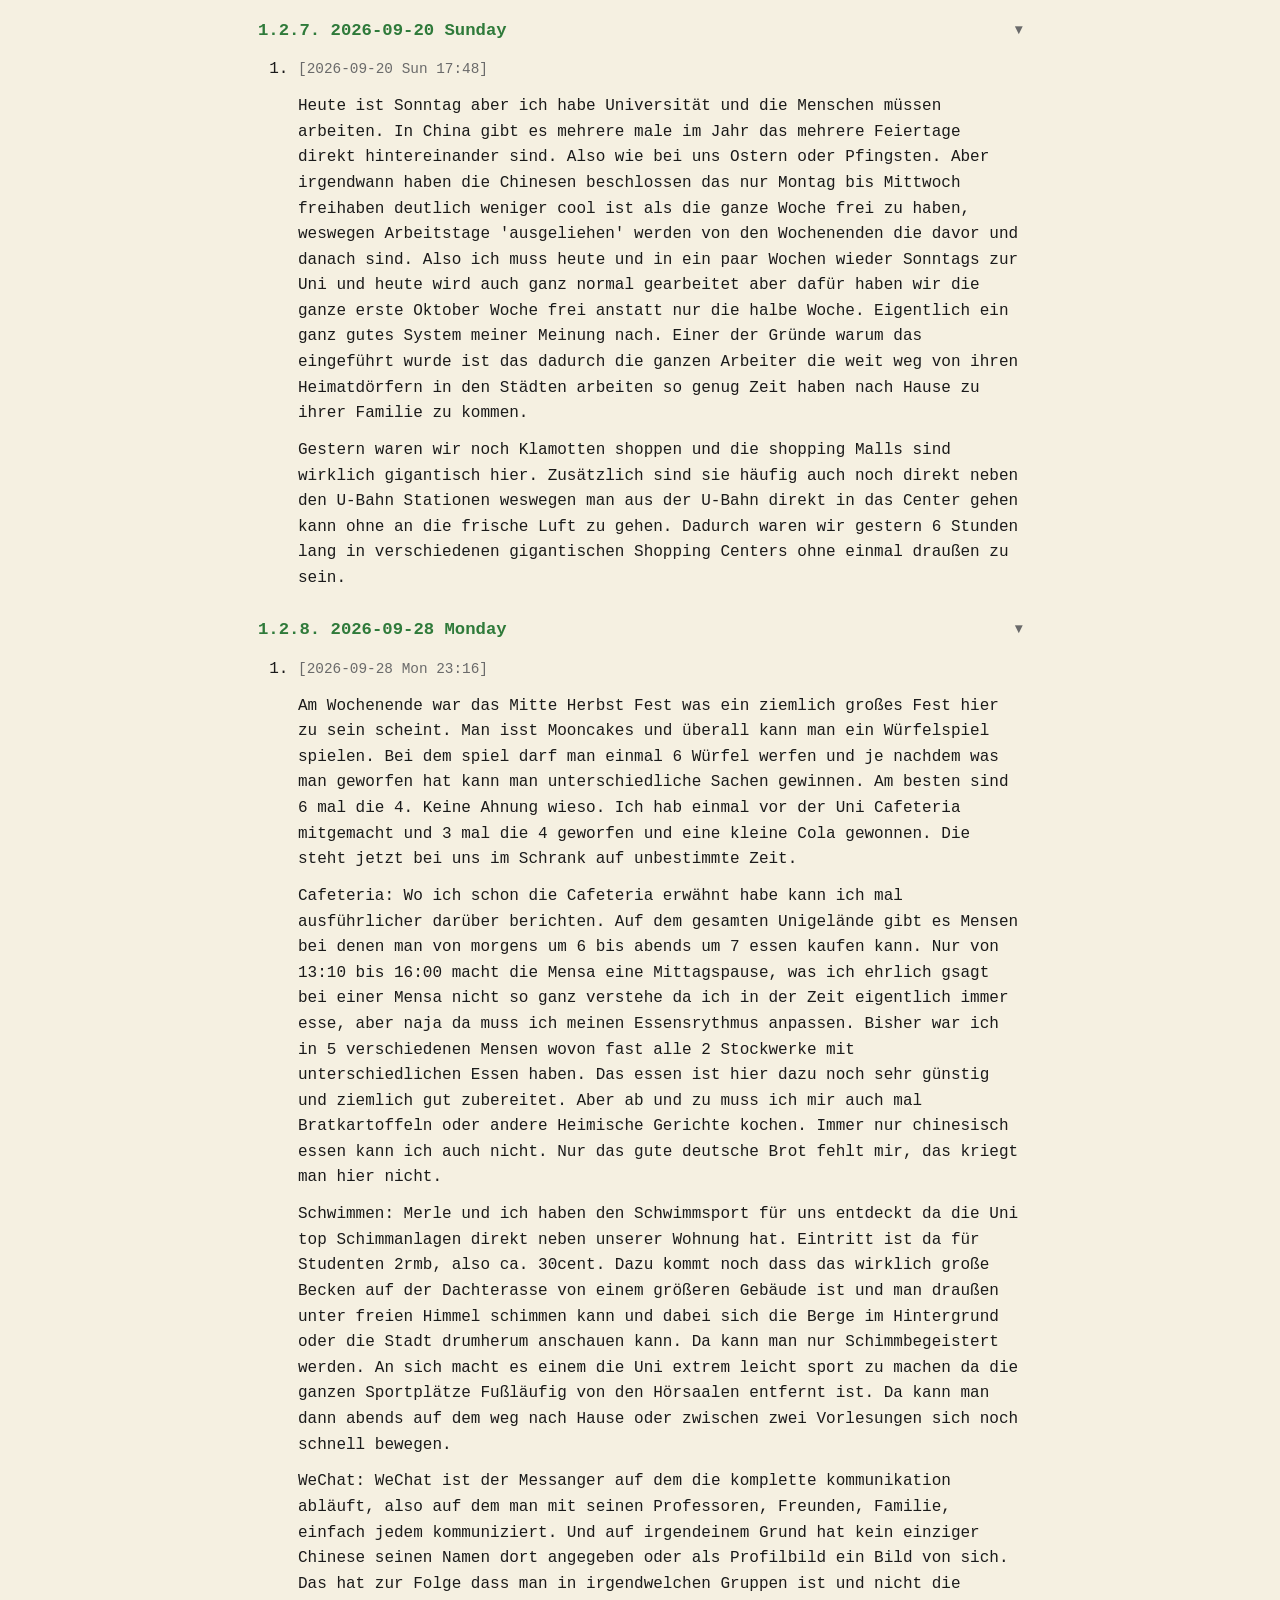
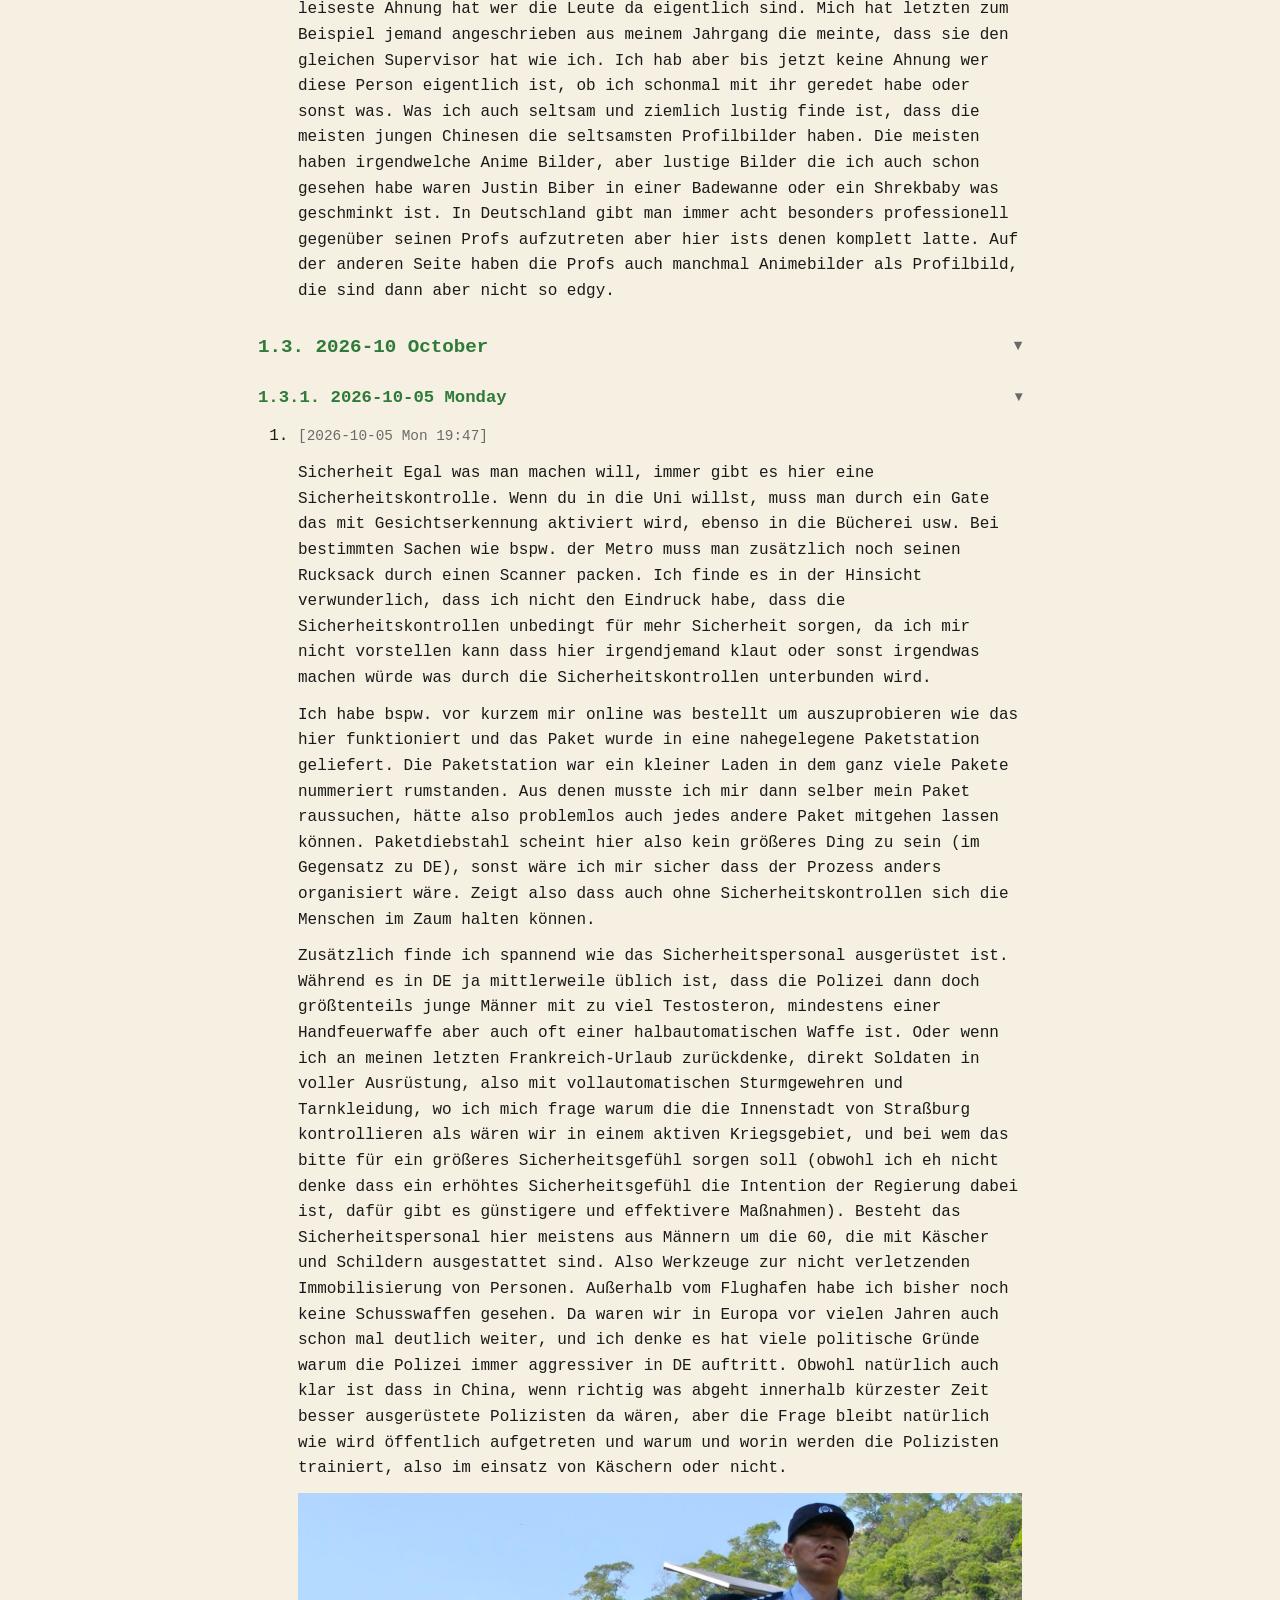
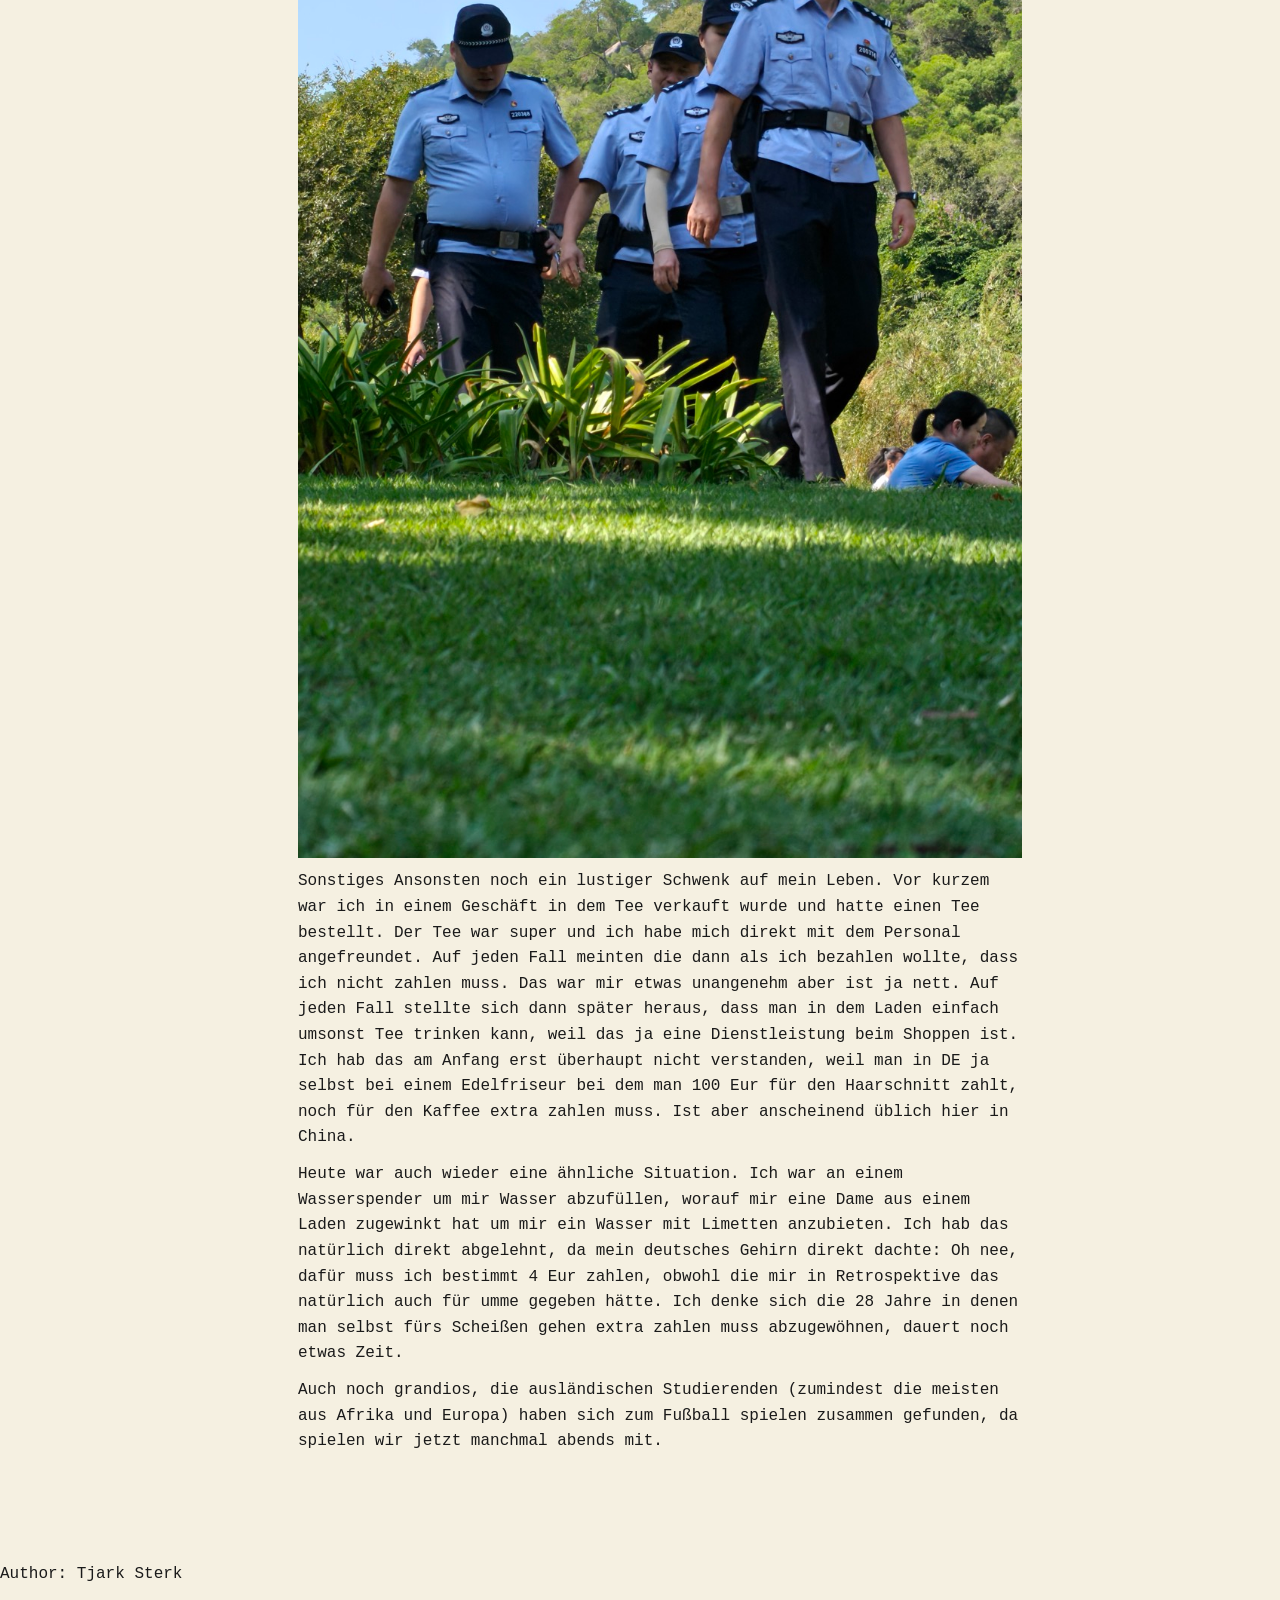
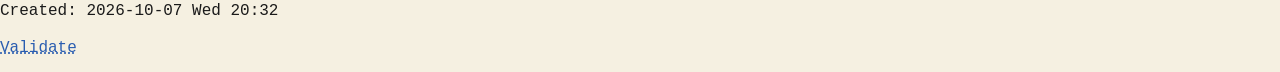
==== commit 356c5ee3: "Update journal" ====
--- a/index.html
+++ b/index.html
@@ -3,10 +3,10 @@
 "http://www.w3.org/TR/xhtml1/DTD/xhtml1-strict.dtd">
 <html xmlns="http://www.w3.org/1999/xhtml" lang="en" xml:lang="en">
 <head>
-<!-- 2026-10-07 Wed 20:22 -->
+<!-- 2026-10-07 Wed 20:32 -->
 <meta http-equiv="Content-Type" content="text/html;charset=utf-8" />
 <meta name="viewport" content="width=device-width, initial-scale=1" />
-<title>My Journal</title>
+<title>&lrm;</title>
 <meta name="author" content="Tjark Sterk" />
 <meta name="generator" content="Org Mode" />
 <link rel="stylesheet" type="text/css" href="static/style.css" />
@@ -15,36 +15,35 @@
 </head>
 <body>
 <div id="content" class="content">
-<h1 class="title">My Journal</h1>
 <div id="table-of-contents" role="doc-toc">
 <h2>Table of Contents</h2>
 <div id="text-table-of-contents" role="doc-toc">
 <ul>
-<li><a href="#org668064f">1. 2026</a>
+<li><a href="#org3799569">1. 2026</a>
 <ul>
-<li><a href="#org62c9383">1.1. 2026-08 August</a>
+<li><a href="#orgfea633f">1.1. 2026-08 August</a>
 <ul>
-<li><a href="#org266e0fc">1.1.1. 2026-08-28 Friday</a></li>
-<li><a href="#org7b4ab13">1.1.2. 2026-08-29 Saturday</a></li>
-<li><a href="#orgf47e299">1.1.3. 2026-08-30 Sunday</a></li>
-<li><a href="#orgdee5d41">1.1.4. 2026-08-31 Monday</a></li>
+<li><a href="#org4a4d50e">1.1.1. 2026-08-28 Friday</a></li>
+<li><a href="#orgbc06a5d">1.1.2. 2026-08-29 Saturday</a></li>
+<li><a href="#org7159945">1.1.3. 2026-08-30 Sunday</a></li>
+<li><a href="#org184f4ff">1.1.4. 2026-08-31 Monday</a></li>
 </ul>
 </li>
-<li><a href="#org4c0c8a4">1.2. 2026-09 September</a>
+<li><a href="#orgdd02c32">1.2. 2026-09 September</a>
 <ul>
-<li><a href="#org06e92db">1.2.1. 2026-09-01 Tuesday</a></li>
-<li><a href="#orgdad05be">1.2.2. 2026-09-03 Thursday</a></li>
-<li><a href="#org68c8d01">1.2.3. 2026-09-06 Sunday</a></li>
-<li><a href="#orgce1fe20">1.2.4. 2026-09-09 Wednesday</a></li>
-<li><a href="#org291a4f7">1.2.5. 2026-09-11 Friday</a></li>
-<li><a href="#org006c750">1.2.6. 2026-09-16 Wednesday</a></li>
-<li><a href="#org6f89e85">1.2.7. 2026-09-20 Sunday</a></li>
-<li><a href="#org7066faa">1.2.8. 2026-09-28 Monday</a></li>
+<li><a href="#orgde25819">1.2.1. 2026-09-01 Tuesday</a></li>
+<li><a href="#org74157f1">1.2.2. 2026-09-03 Thursday</a></li>
+<li><a href="#org71aabaa">1.2.3. 2026-09-06 Sunday</a></li>
+<li><a href="#org6738a26">1.2.4. 2026-09-09 Wednesday</a></li>
+<li><a href="#org5a19166">1.2.5. 2026-09-11 Friday</a></li>
+<li><a href="#orge72ef83">1.2.6. 2026-09-16 Wednesday</a></li>
+<li><a href="#org4cf656e">1.2.7. 2026-09-20 Sunday</a></li>
+<li><a href="#orgd6d3d2a">1.2.8. 2026-09-28 Monday</a></li>
 </ul>
 </li>
-<li><a href="#orga173b11">1.3. 2026-10 October</a>
+<li><a href="#org9d6a898">1.3. 2026-10 October</a>
 <ul>
-<li><a href="#orgc2c41f9">1.3.1. 2026-10-05 Monday</a></li>
+<li><a href="#orgb92cdd2">1.3.1. 2026-10-05 Monday</a></li>
 </ul>
 </li>
 </ul>
@@ -53,24 +52,24 @@
 </div>
 </div>
 
-<div id="org5e6fae2" class="figure">
+<div id="org29afbbf" class="figure">
 <p><img src="static/images/title.jpeg" alt="title.jpeg" />
 </p>
 </div>
-<div id="outline-container-org668064f" class="outline-2">
-<h2 id="org668064f"><span class="section-number-2">1.</span> 2026</h2>
+<div id="outline-container-org3799569" class="outline-2">
+<h2 id="org3799569"><span class="section-number-2">1.</span> 2026</h2>
 <div class="outline-text-2" id="text-1">
 </div>
-<div id="outline-container-org62c9383" class="outline-3">
-<h3 id="org62c9383"><span class="section-number-3">1.1.</span> 2026-08 August</h3>
+<div id="outline-container-orgfea633f" class="outline-3">
+<h3 id="orgfea633f"><span class="section-number-3">1.1.</span> 2026-08 August</h3>
 <div class="outline-text-3" id="text-1-1">
 </div>
-<div id="outline-container-org266e0fc" class="outline-4">
-<h4 id="org266e0fc"><span class="section-number-4">1.1.1.</span> 2026-08-28 Friday</h4>
+<div id="outline-container-org4a4d50e" class="outline-4">
+<h4 id="org4a4d50e"><span class="section-number-4">1.1.1.</span> 2026-08-28 Friday</h4>
 <div class="outline-text-4" id="text-1-1-1">
 </div>
 <ol class="org-ol">
-<li><a id="orga60675c"></a><span class="timestamp-wrapper"><span class="timestamp">[2026-08-28 Fri 22:00]</span></span><br />
+<li><a id="org6a7dcd0"></a><span class="timestamp-wrapper"><span class="timestamp">[2026-08-28 Fri 22:00]</span></span><br />
 <div class="outline-text-5" id="text-1-1-1-1">
 <p>
 Sind in Xiamen angekommen. Hotel ist etwas muffig und im Keller aber da wir sowieso schnell eine Wohnung finden wollen ist das kein Problem.
@@ -81,19 +80,19 @@
 </li>
 </ol>
 </div>
-<div id="outline-container-org7b4ab13" class="outline-4">
-<h4 id="org7b4ab13"><span class="section-number-4">1.1.2.</span> 2026-08-29 Saturday</h4>
+<div id="outline-container-orgbc06a5d" class="outline-4">
+<h4 id="orgbc06a5d"><span class="section-number-4">1.1.2.</span> 2026-08-29 Saturday</h4>
 <div class="outline-text-4" id="text-1-1-2">
 </div>
 <ol class="org-ol">
-<li><a id="org1b572a5"></a><span class="timestamp-wrapper"><span class="timestamp">[2026-08-29 Sat 10:00]</span></span><br />
+<li><a id="org82b9bc0"></a><span class="timestamp-wrapper"><span class="timestamp">[2026-08-29 Sat 10:00]</span></span><br />
 <div class="outline-text-5" id="text-1-1-2-1">
 <p>
 Merle hat gemerkt das sie gestern ihre Kreditkarte verloren hat, WeChat Pay funktioniert immer noch nicht und wir haben kein Bargeld mehr. Haben Hunger.
 </p>
 </div>
 </li>
-<li><a id="orge9c6739"></a><span class="timestamp-wrapper"><span class="timestamp">[2026-08-29 Sat 20:00]</span></span><br />
+<li><a id="orge3b799e"></a><span class="timestamp-wrapper"><span class="timestamp">[2026-08-29 Sat 20:00]</span></span><br />
 <div class="outline-text-5" id="text-1-1-2-2">
 <p>
 Haben Bargeld abheben können und sind auf AliPay umgestiegen das scheint besser zu funktionieren.
@@ -103,12 +102,12 @@
 </li>
 </ol>
 </div>
-<div id="outline-container-orgf47e299" class="outline-4">
-<h4 id="orgf47e299"><span class="section-number-4">1.1.3.</span> 2026-08-30 Sunday</h4>
+<div id="outline-container-org7159945" class="outline-4">
+<h4 id="org7159945"><span class="section-number-4">1.1.3.</span> 2026-08-30 Sunday</h4>
 <div class="outline-text-4" id="text-1-1-3">
 </div>
 <ol class="org-ol">
-<li><a id="org7021986"></a><span class="timestamp-wrapper"><span class="timestamp">[2026-08-30 Sun 22:29]</span></span><br />
+<li><a id="org960742b"></a><span class="timestamp-wrapper"><span class="timestamp">[2026-08-30 Sun 22:29]</span></span><br />
 <div class="outline-text-5" id="text-1-1-3-1">
 <p>
 Heute hat Merle lange gearbeitet da wir uns auf das DAAD-Stipendium bewerben wollen.
@@ -119,19 +118,19 @@
 </li>
 </ol>
 </div>
-<div id="outline-container-orgdee5d41" class="outline-4">
-<h4 id="orgdee5d41"><span class="section-number-4">1.1.4.</span> 2026-08-31 Monday</h4>
+<div id="outline-container-org184f4ff" class="outline-4">
+<h4 id="org184f4ff"><span class="section-number-4">1.1.4.</span> 2026-08-31 Monday</h4>
 <div class="outline-text-4" id="text-1-1-4">
 </div>
 <ol class="org-ol">
-<li><a id="orgd1d4b6f"></a><span class="timestamp-wrapper"><span class="timestamp">[2026-08-31 Mon 13:28] </span></span> Wohnungssuche<br />
+<li><a id="org4a62766"></a><span class="timestamp-wrapper"><span class="timestamp">[2026-08-31 Mon 13:28] </span></span> Wohnungssuche<br />
 <div class="outline-text-5" id="text-1-1-4-1">
 <p>
 Waren heute Vormittag auf Wohnungssuche. Haben Vorgestern eine Marklerin kontaktiert die Wohnungen für uns rausgesucht hat. Hatten um 9:30 ein Termin mit ihr. Die dritte Wohnung war sehr schön und die Vermieter waren auch direkt vor Ort. 2 Schlafzimmer, Balkon, Küche, Esszimmer. Die Mutter von dem Vermieter (eine richtige 阿姨) wohnt neben der Wohnung und wir wurden nach der Besichtigung energisch von der 阿姨 zum Tee eingeladen und dabei mit Cola und süßen Brötchen überhäuft. Der gefragte Preis war 3600 Yuan und wir haben auf 3100 Yuan (400eur) runter gehandelt. Mietvertrag geht leider nur für 1 1/2 Jahre da danach die Wohnung renoviert wird. Warten jetzt darauf den Mietvertrag zu unterschreiben und ziehen dann heute abend vom Hotel in die Wohnung. Wohnung wird die Tage noch geputzt und Kleinigkeiten erledigt vom Vermieter. Das ganze hat insgesamt bis 11:00 Uhr gedauert, also 1 1/2 Stunden. Alles in allem angenehmere Erfahrung als die Wohnungssuche in Deutschland.
 </p>
 </div>
 </li>
-<li><a id="org908385e"></a><span class="timestamp-wrapper"><span class="timestamp">[2026-08-31 Mon 22:50]</span></span><br />
+<li><a id="org65105ab"></a><span class="timestamp-wrapper"><span class="timestamp">[2026-08-31 Mon 22:50]</span></span><br />
 <div class="outline-text-5" id="text-1-1-4-2">
 <p>
 Sind erfolgreich eingezogen.
@@ -144,23 +143,29 @@
 <p>
 Nachdem wir unser Gepäck aus unserem Hotel geholt hatten, wurden wir von 2 Menschen überrascht die unsere Wohnung reinigten. Der Vermieter hatte außerdem in der Zwischenzeit die Reperaturen in der Wohnung schon getätigt. Das scheint der China Speed zu sein von dem alle reden.
 Alles in allem scheint hier das Verhältnis von Vermieter zu Mieter eher eines zu sein von einer Dienstleistung die für den Mieter erbracht wird als die eines Bittstellers der um eine Wohnung betteln muss. Vielleicht haben wir aber auch sehr viel Glück gehabt.
-Da wir jetzt ein Gästezimmer mit 2 Betten haben, ist jede Person die das hier liest eingeladen rumzukommen.  
-</p>
-</div>
-</li>
-</ol>
-</div>
-</div>
-<div id="outline-container-org4c0c8a4" class="outline-3">
-<h3 id="org4c0c8a4"><span class="section-number-3">1.2.</span> 2026-09 September</h3>
+Da wir jetzt ein Gästezimmer mit 2 Betten haben, ist jede Person die das hier liest eingeladen rumzukommen.
+</p>
+
+
+<div id="org87429fb" class="figure">
+<p><img src="static/images/wohnung.jpeg" alt="wohnung.jpeg" />
+</p>
+</div>
+</div>
+</li>
+</ol>
+</div>
+</div>
+<div id="outline-container-orgdd02c32" class="outline-3">
+<h3 id="orgdd02c32"><span class="section-number-3">1.2.</span> 2026-09 September</h3>
 <div class="outline-text-3" id="text-1-2">
 </div>
-<div id="outline-container-org06e92db" class="outline-4">
-<h4 id="org06e92db"><span class="section-number-4">1.2.1.</span> 2026-09-01 Tuesday</h4>
+<div id="outline-container-orgde25819" class="outline-4">
+<h4 id="orgde25819"><span class="section-number-4">1.2.1.</span> 2026-09-01 Tuesday</h4>
 <div class="outline-text-4" id="text-1-2-1">
 </div>
 <ol class="org-ol">
-<li><a id="org3dde3ad"></a><span class="timestamp-wrapper"><span class="timestamp">[2026-09-01 Tue 21:14] </span></span> Einschreiben an der Uni<br />
+<li><a id="org6b0eb26"></a><span class="timestamp-wrapper"><span class="timestamp">[2026-09-01 Tue 21:14] </span></span> Einschreiben an der Uni<br />
 <div class="outline-text-5" id="text-1-2-1-1">
 <p>
 Heute hat es viel geregnet. Das einschreiben hat sich als kompliziert erwiesen, da wir Probleme hatten die Tuition zu bezahlen. Wir haben heute wieder 15000yuan in 100yuan Scheinen abgehoben, bis uns der Automat nichts mehr hat abheben lassen. Ich bin erstaunt dass mich meine Bank noch nicht gesperrt hat.
@@ -175,12 +180,12 @@
 </li>
 </ol>
 </div>
-<div id="outline-container-orgdad05be" class="outline-4">
-<h4 id="orgdad05be"><span class="section-number-4">1.2.2.</span> 2026-09-03 Thursday</h4>
+<div id="outline-container-org74157f1" class="outline-4">
+<h4 id="org74157f1"><span class="section-number-4">1.2.2.</span> 2026-09-03 Thursday</h4>
 <div class="outline-text-4" id="text-1-2-2">
 </div>
 <ol class="org-ol">
-<li><a id="org44a040d"></a><span class="timestamp-wrapper"><span class="timestamp">[2026-09-03 Thu 11:09]</span></span><br />
+<li><a id="org2489e1a"></a><span class="timestamp-wrapper"><span class="timestamp">[2026-09-03 Thu 11:09]</span></span><br />
 <div class="outline-text-5" id="text-1-2-2-1">
 <p>
 Noch einiger Verwirrung haben wir gestern ein Bankkonto eröffnet. Nachdem wir von einer Bank zur nächsten geschickt wurden, da dieses Jahr anscheinend die Industrial Bank of China für die Master Studenten zuständig ist (es gibt 4 große Staatliche Banken in China die früher für die Finanzierung von unterschliedlichen Bereichen zuständig waren, was heute noch der unterschied ist weiß ich nicht), wurden wir dort von einer sehr freundlichen jungen Frau in empfang genommen die ausgezeichnetes Englisch gesprochen hat und deren großer Traum es ist einmal nach Deutschland zu fliegen um Haxe zu essen.
@@ -192,12 +197,12 @@
 </li>
 </ol>
 </div>
-<div id="outline-container-org68c8d01" class="outline-4">
-<h4 id="org68c8d01"><span class="section-number-4">1.2.3.</span> 2026-09-06 Sunday</h4>
+<div id="outline-container-org71aabaa" class="outline-4">
+<h4 id="org71aabaa"><span class="section-number-4">1.2.3.</span> 2026-09-06 Sunday</h4>
 <div class="outline-text-4" id="text-1-2-3">
 </div>
 <ol class="org-ol">
-<li><a id="org203bb60"></a><span class="timestamp-wrapper"><span class="timestamp">[2026-09-06 Sun 20:31]</span></span><br />
+<li><a id="orgafd599a"></a><span class="timestamp-wrapper"><span class="timestamp">[2026-09-06 Sun 20:31]</span></span><br />
 <div class="outline-text-5" id="text-1-2-3-1">
 <p>
 Die letzten Tage waren entspannt und wir hatten wenig zutun nachdem wir Freitag das meiste organisatorische erledigen konnten. Morgen fängt die Uni an. Aus irgendeinem Grund haben wir fast nur am späten Nachmittag bis teils 10:00 Uhr abends unterricht.
@@ -205,16 +210,23 @@
 Haben mittlerweile auch ein Stammlokal direkt um die Ecke zum essen wo man für ca. 2.50eur eine sehr gute Mahlzeit bekommt. Das Restaurant wird von einer Familie betrieben und der Großvater sitzt immer davor und versucht die Leute in den Laden zu bekommen, sehr freundlich sind die.
 Ich war an sonsten noch in der Uni Bücherei und hab mir die Internationale Sektion angeschaut. Unter der Rubrik Weltkommunistische Bewegung hatten die lustige Bücher wie die DGB Satzung oder Industriereportagen von Günther Walraff. Die werd ich mir mal ausleihen wenn mir langweilig wird. Der ein oder andere DGB Funktionär wäre sicherlich erstaunt wie die da gelandet sind.
 </p>
-</div>
-</li>
-</ol>
-</div>
-<div id="outline-container-orgce1fe20" class="outline-4">
-<h4 id="orgce1fe20"><span class="section-number-4">1.2.4.</span> 2026-09-09 Wednesday</h4>
+
+
+
+<div id="org7999153" class="figure">
+<p><img src="static/images/uni.jpeg" alt="uni.jpeg" />
+</p>
+</div>
+</div>
+</li>
+</ol>
+</div>
+<div id="outline-container-org6738a26" class="outline-4">
+<h4 id="org6738a26"><span class="section-number-4">1.2.4.</span> 2026-09-09 Wednesday</h4>
 <div class="outline-text-4" id="text-1-2-4">
 </div>
 <ol class="org-ol">
-<li><a id="orgcc0f562"></a><span class="timestamp-wrapper"><span class="timestamp">[2026-09-09 Wed 17:57]</span></span><br />
+<li><a id="org99b4fd9"></a><span class="timestamp-wrapper"><span class="timestamp">[2026-09-09 Wed 17:57]</span></span><br />
 <div class="outline-text-5" id="text-1-2-4-1">
 <p>
 Bin jetzt mit den ersten paar Tagen der Uni fertig. Es ist auf jedenfall sehr anstrengend, vor allem weil die Vorlesungen alle so spät aufhören. Ich habe jetzt gleich auch noch von 7 bis 9 abends Chinesisch. Wer so spät noch effektiv lernen kann weiß ich nicht.
@@ -226,12 +238,12 @@
 </li>
 </ol>
 </div>
-<div id="outline-container-org291a4f7" class="outline-4">
-<h4 id="org291a4f7"><span class="section-number-4">1.2.5.</span> 2026-09-11 Friday</h4>
+<div id="outline-container-org5a19166" class="outline-4">
+<h4 id="org5a19166"><span class="section-number-4">1.2.5.</span> 2026-09-11 Friday</h4>
 <div class="outline-text-4" id="text-1-2-5">
 </div>
 <ol class="org-ol">
-<li><a id="orgfdb44fd"></a><span class="timestamp-wrapper"><span class="timestamp">[2026-09-11 Fri 22:34] </span></span> Erste Gedanken<br />
+<li><a id="org015ceb3"></a><span class="timestamp-wrapper"><span class="timestamp">[2026-09-11 Fri 22:34] </span></span> Erste Gedanken<br />
 <div class="outline-text-5" id="text-1-2-5-1">
 <p>
 Mittlerweile ist die erste Uniwoche vorbei und wir sind schon 2 Wochen in China, da dachte ich ich reflektiere ein wenig darüber. Einige Erwartungen wurden erfüllt, andere nicht. (Ich bin zB leider immer noch unterdurchschnittlich groß in meiner Altersgruppe. Die Chinesen scheinen genauso wie wir zu wachsen wenn sie seit ihrer Geburt Top Nahrung bekommen)
@@ -271,12 +283,12 @@
 </li>
 </ol>
 </div>
-<div id="outline-container-org006c750" class="outline-4">
-<h4 id="org006c750"><span class="section-number-4">1.2.6.</span> 2026-09-16 Wednesday</h4>
+<div id="outline-container-orge72ef83" class="outline-4">
+<h4 id="orge72ef83"><span class="section-number-4">1.2.6.</span> 2026-09-16 Wednesday</h4>
 <div class="outline-text-4" id="text-1-2-6">
 </div>
 <ol class="org-ol">
-<li><a id="org3478dec"></a><span class="timestamp-wrapper"><span class="timestamp">[2026-09-16 Wed 21:50] </span></span> Alle reden vom Wetter, ich auch<br />
+<li><a id="orgff3daab"></a><span class="timestamp-wrapper"><span class="timestamp">[2026-09-16 Wed 21:50] </span></span> Alle reden vom Wetter, ich auch<br />
 <div class="outline-text-5" id="text-1-2-6-1">
 <p>
 Das Wetter ist hier erstaunlich konstant zwischen 27 und 30 Grad. Also 27 Grad Nachts und 30 Grad Tagsüber. Was sobald die Sonne untergegangen ist, sehr angenehm ist. Nur Tagsüber ist es etwas ekelig wegen der sehr hohen Luftfeuchtigkeit. Da die Innenräume aber alle klimatisiert sind kann man sich immer schnell abkühlen. Außerdem sind die Tage hier erstaunlich kurz und um halb 7 geht schon die Sonne unter.
@@ -289,12 +301,12 @@
 </li>
 </ol>
 </div>
-<div id="outline-container-org6f89e85" class="outline-4">
-<h4 id="org6f89e85"><span class="section-number-4">1.2.7.</span> 2026-09-20 Sunday</h4>
+<div id="outline-container-org4cf656e" class="outline-4">
+<h4 id="org4cf656e"><span class="section-number-4">1.2.7.</span> 2026-09-20 Sunday</h4>
 <div class="outline-text-4" id="text-1-2-7">
 </div>
 <ol class="org-ol">
-<li><a id="org9820233"></a><span class="timestamp-wrapper"><span class="timestamp">[2026-09-20 Sun 17:48]</span></span><br />
+<li><a id="org31f8ae7"></a><span class="timestamp-wrapper"><span class="timestamp">[2026-09-20 Sun 17:48]</span></span><br />
 <div class="outline-text-5" id="text-1-2-7-1">
 <p>
 Heute ist Sonntag aber ich habe Universität und die Menschen müssen arbeiten.
@@ -310,12 +322,12 @@
 </li>
 </ol>
 </div>
-<div id="outline-container-org7066faa" class="outline-4">
-<h4 id="org7066faa"><span class="section-number-4">1.2.8.</span> 2026-09-28 Monday</h4>
+<div id="outline-container-orgd6d3d2a" class="outline-4">
+<h4 id="orgd6d3d2a"><span class="section-number-4">1.2.8.</span> 2026-09-28 Monday</h4>
 <div class="outline-text-4" id="text-1-2-8">
 </div>
 <ol class="org-ol">
-<li><a id="orga04e25a"></a><span class="timestamp-wrapper"><span class="timestamp">[2026-09-28 Mon 23:16]</span></span><br />
+<li><a id="org1bd8e64"></a><span class="timestamp-wrapper"><span class="timestamp">[2026-09-28 Mon 23:16]</span></span><br />
 <div class="outline-text-5" id="text-1-2-8-1">
 <p>
 Am Wochenende war das Mitte Herbst Fest was ein ziemlich großes Fest hier zu sein scheint. Man isst Mooncakes und überall kann man ein Würfelspiel spielen. Bei dem spiel darf man einmal 6 Würfel werfen und je nachdem was man geworfen hat kann man unterschiedliche Sachen gewinnen. Am besten sind 6 mal die 4. Keine Ahnung wieso.
@@ -345,16 +357,16 @@
 </ol>
 </div>
 </div>
-<div id="outline-container-orga173b11" class="outline-3">
-<h3 id="orga173b11"><span class="section-number-3">1.3.</span> 2026-10 October</h3>
+<div id="outline-container-org9d6a898" class="outline-3">
+<h3 id="org9d6a898"><span class="section-number-3">1.3.</span> 2026-10 October</h3>
 <div class="outline-text-3" id="text-1-3">
 </div>
-<div id="outline-container-orgc2c41f9" class="outline-4">
-<h4 id="orgc2c41f9"><span class="section-number-4">1.3.1.</span> 2026-10-05 Monday</h4>
+<div id="outline-container-orgb92cdd2" class="outline-4">
+<h4 id="orgb92cdd2"><span class="section-number-4">1.3.1.</span> 2026-10-05 Monday</h4>
 <div class="outline-text-4" id="text-1-3-1">
 </div>
 <ol class="org-ol">
-<li><a id="org746b26d"></a><span class="timestamp-wrapper"><span class="timestamp">[2026-10-05 Mon 19:47]</span></span><br />
+<li><a id="orgf375e82"></a><span class="timestamp-wrapper"><span class="timestamp">[2026-10-05 Mon 19:47]</span></span><br />
 <div class="outline-text-5" id="text-1-3-1-1">
 <p>
 <span class="underline">Sicherheit</span>
@@ -371,6 +383,15 @@
 Obwohl natürlich auch klar ist dass in China, wenn richtig was abgeht innerhalb kürzester Zeit besser ausgerüstete Polizisten da wären, aber die Frage bleibt natürlich wie wird öffentlich aufgetreten und warum und worin werden die Polizisten trainiert, also im einsatz von Käschern oder nicht. 
 </p>
 
+
+
+<div id="orgb082de6" class="figure">
+<p><img src="static/images/sicherheit.jpeg" alt="sicherheit.jpeg" />
+</p>
+</div>
+
+
+
 <p>
 <span class="underline">Sonstiges</span>
 Ansonsten noch ein lustiger Schwenk auf mein Leben. Vor kurzem war ich in einem Geschäft in dem Tee verkauft wurde und hatte einen Tee bestellt. Der Tee war super und ich habe mich direkt mit dem Personal angefreundet. Auf jeden Fall meinten die dann als ich bezahlen wollte, dass ich nicht zahlen muss. Das war mir etwas unangenehm aber ist ja nett. Auf jeden Fall stellte sich dann später heraus, dass man in dem Laden einfach umsonst Tee trinken kann, weil das ja eine Dienstleistung beim Shoppen ist. Ich hab das am Anfang erst überhaupt nicht verstanden, weil man in DE ja selbst bei einem Edelfriseur bei dem man 100 Eur für den Haarschnitt zahlt, noch für den Kaffee extra zahlen muss. Ist aber anscheinend üblich hier in China.
@@ -393,7 +414,7 @@
 </div>
 <div id="postamble" class="status">
 <p class="author">Author: Tjark Sterk</p>
-<p class="date">Created: 2026-10-07 Wed 20:22</p>
+<p class="date">Created: 2026-10-07 Wed 20:32</p>
 <p class="validation"><a href="https://validator.w3.org/check?uri=referer">Validate</a></p>
 </div>
 </body>
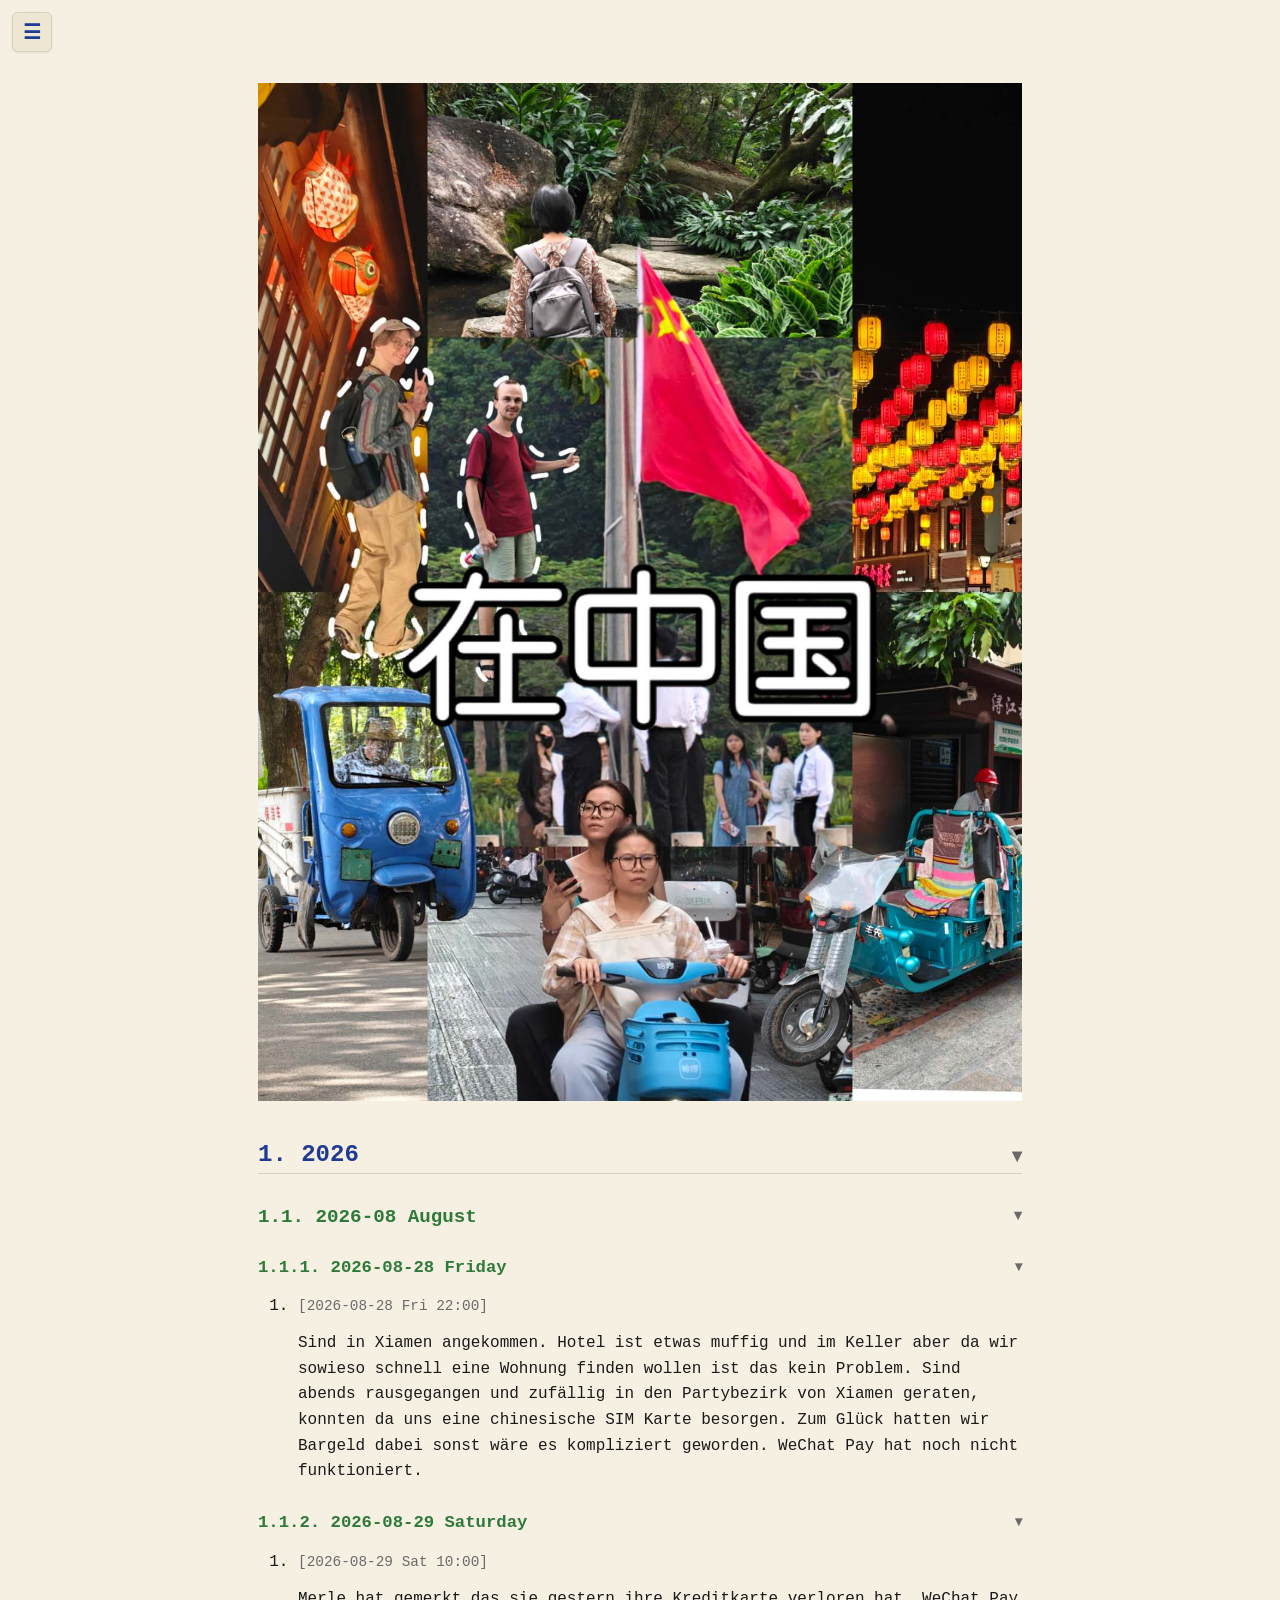
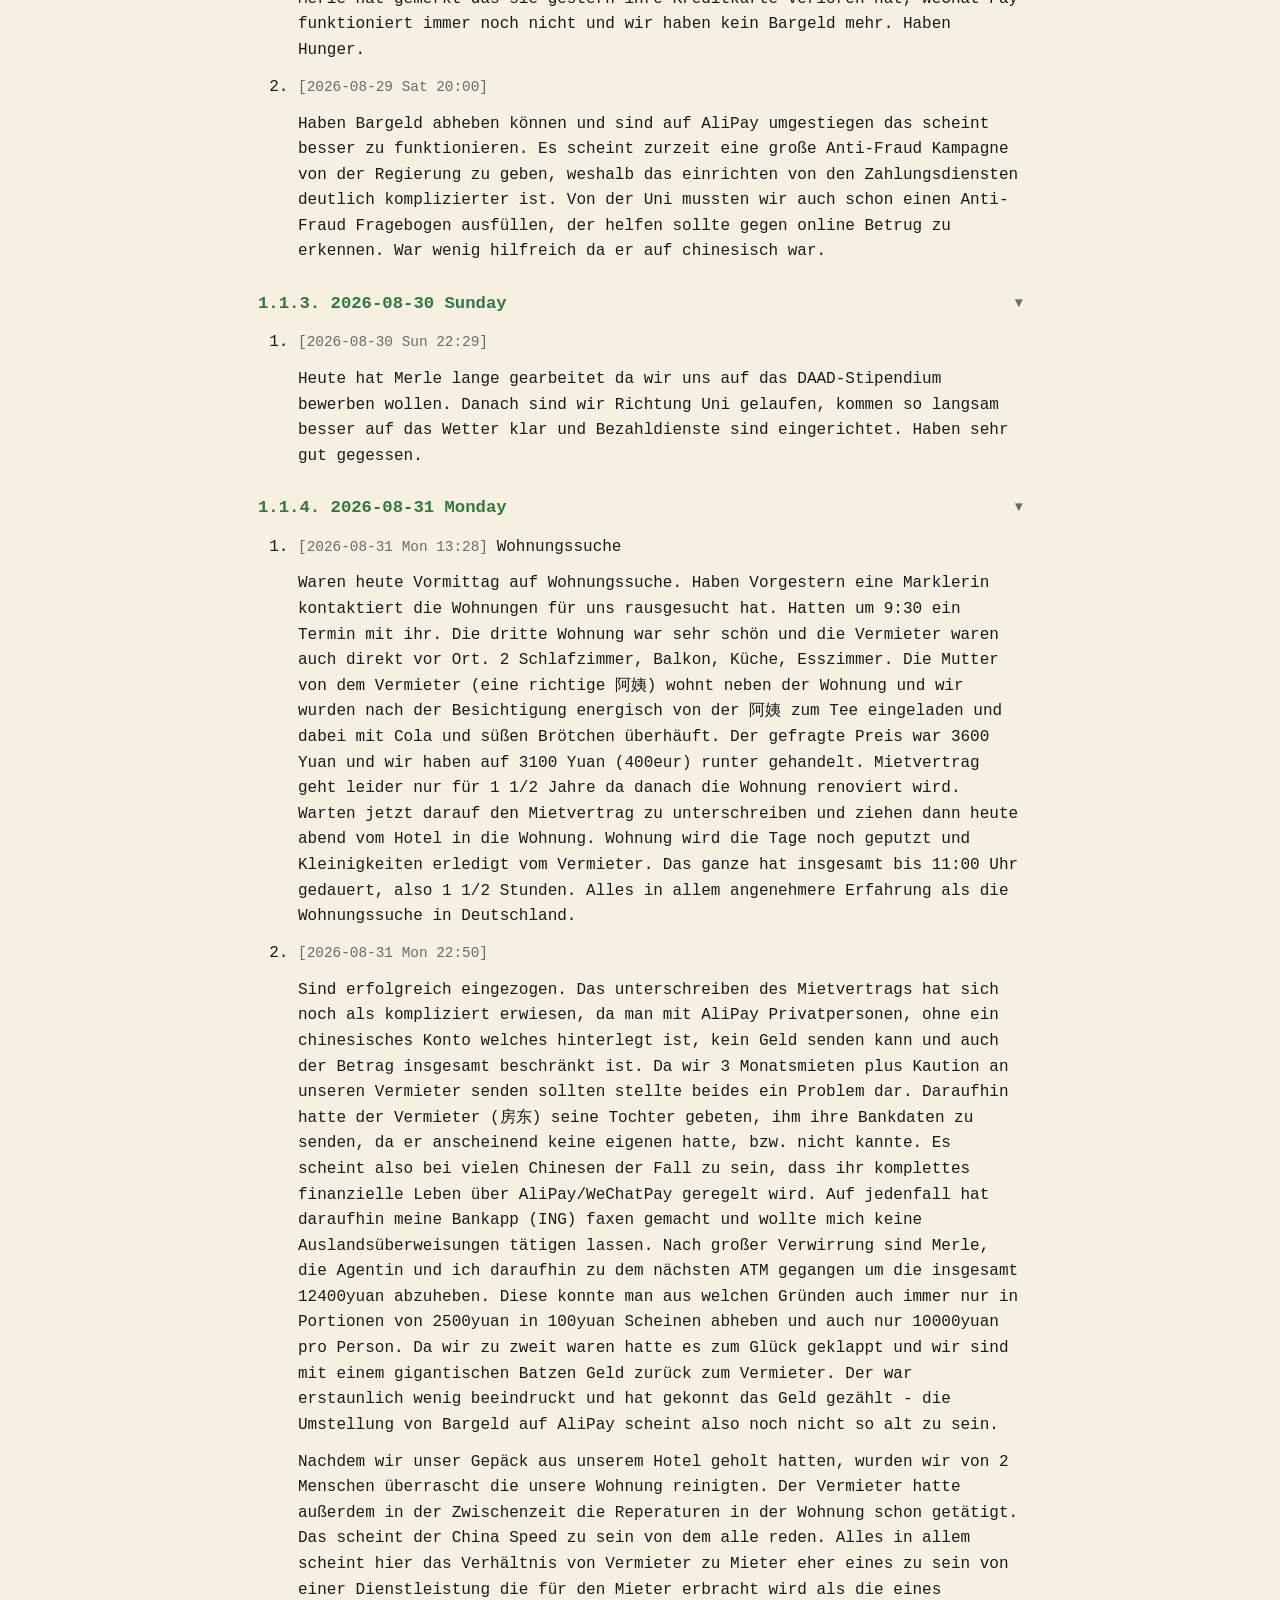
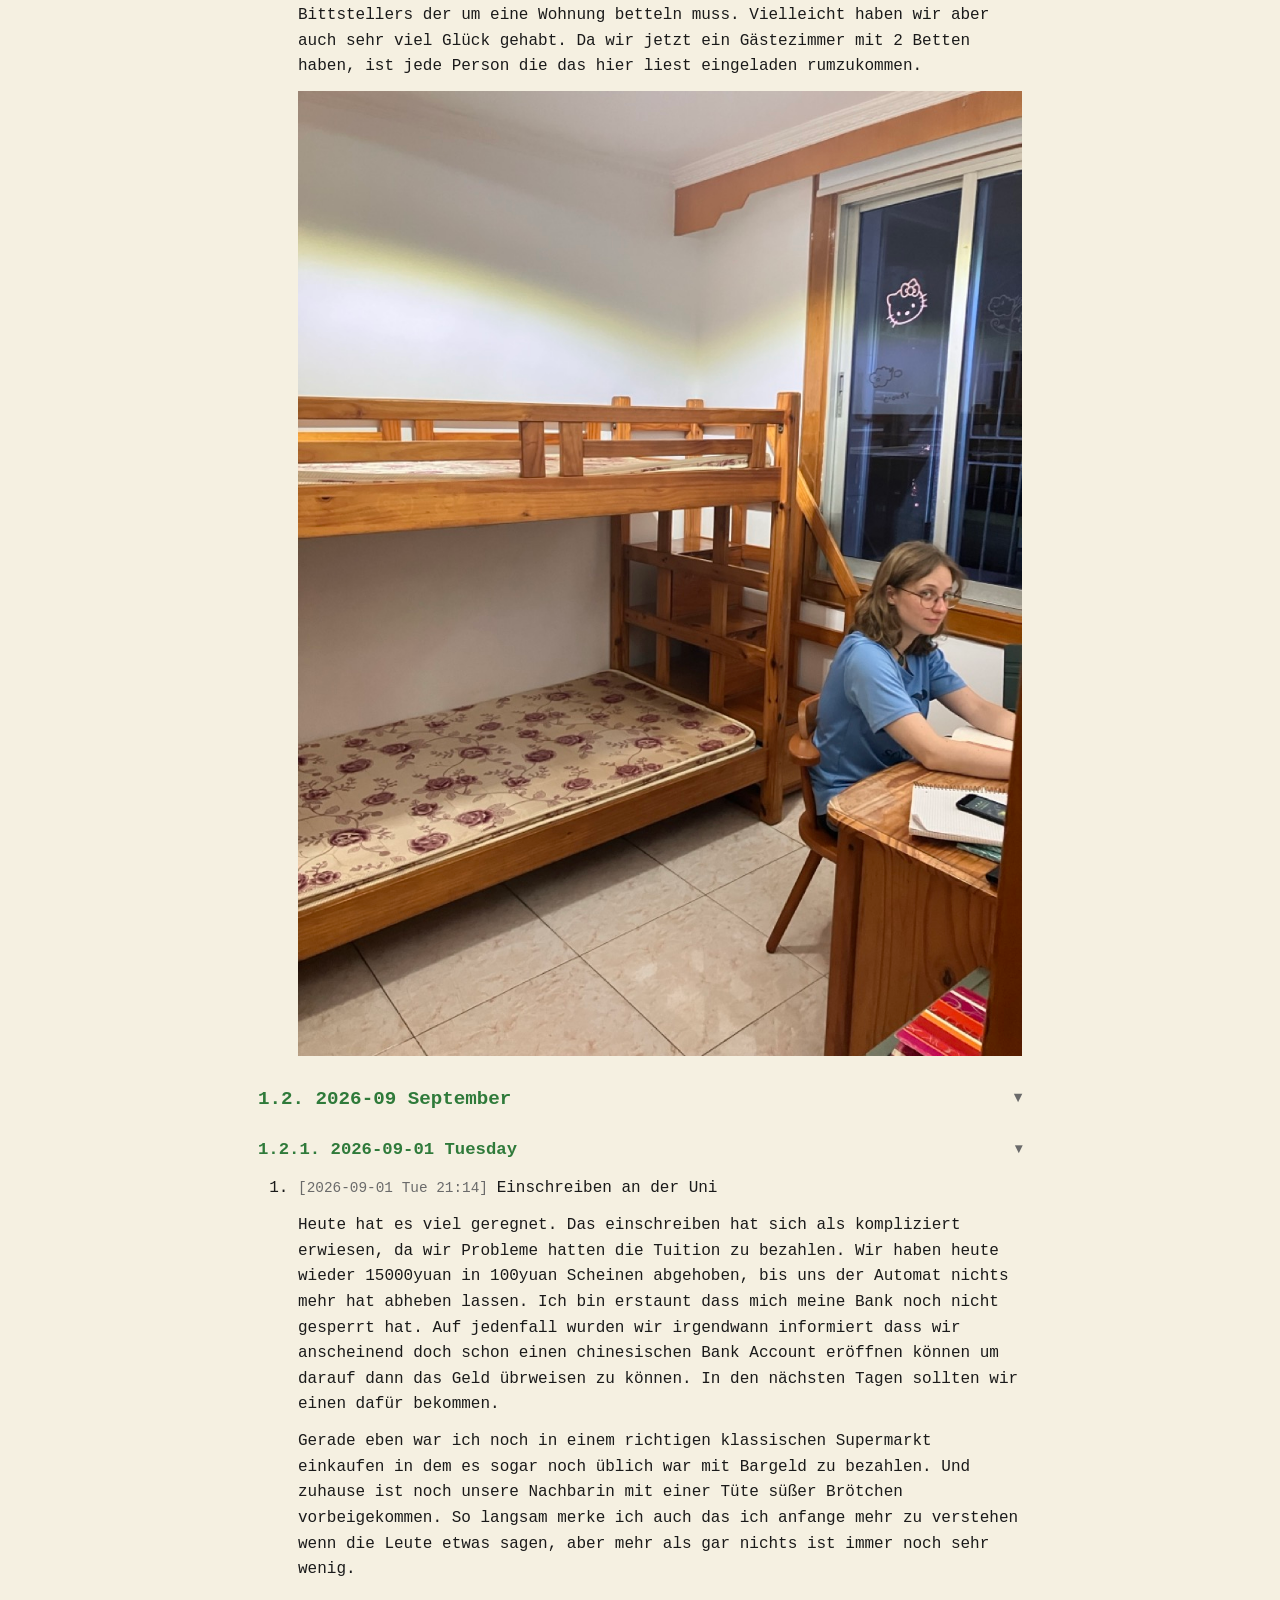
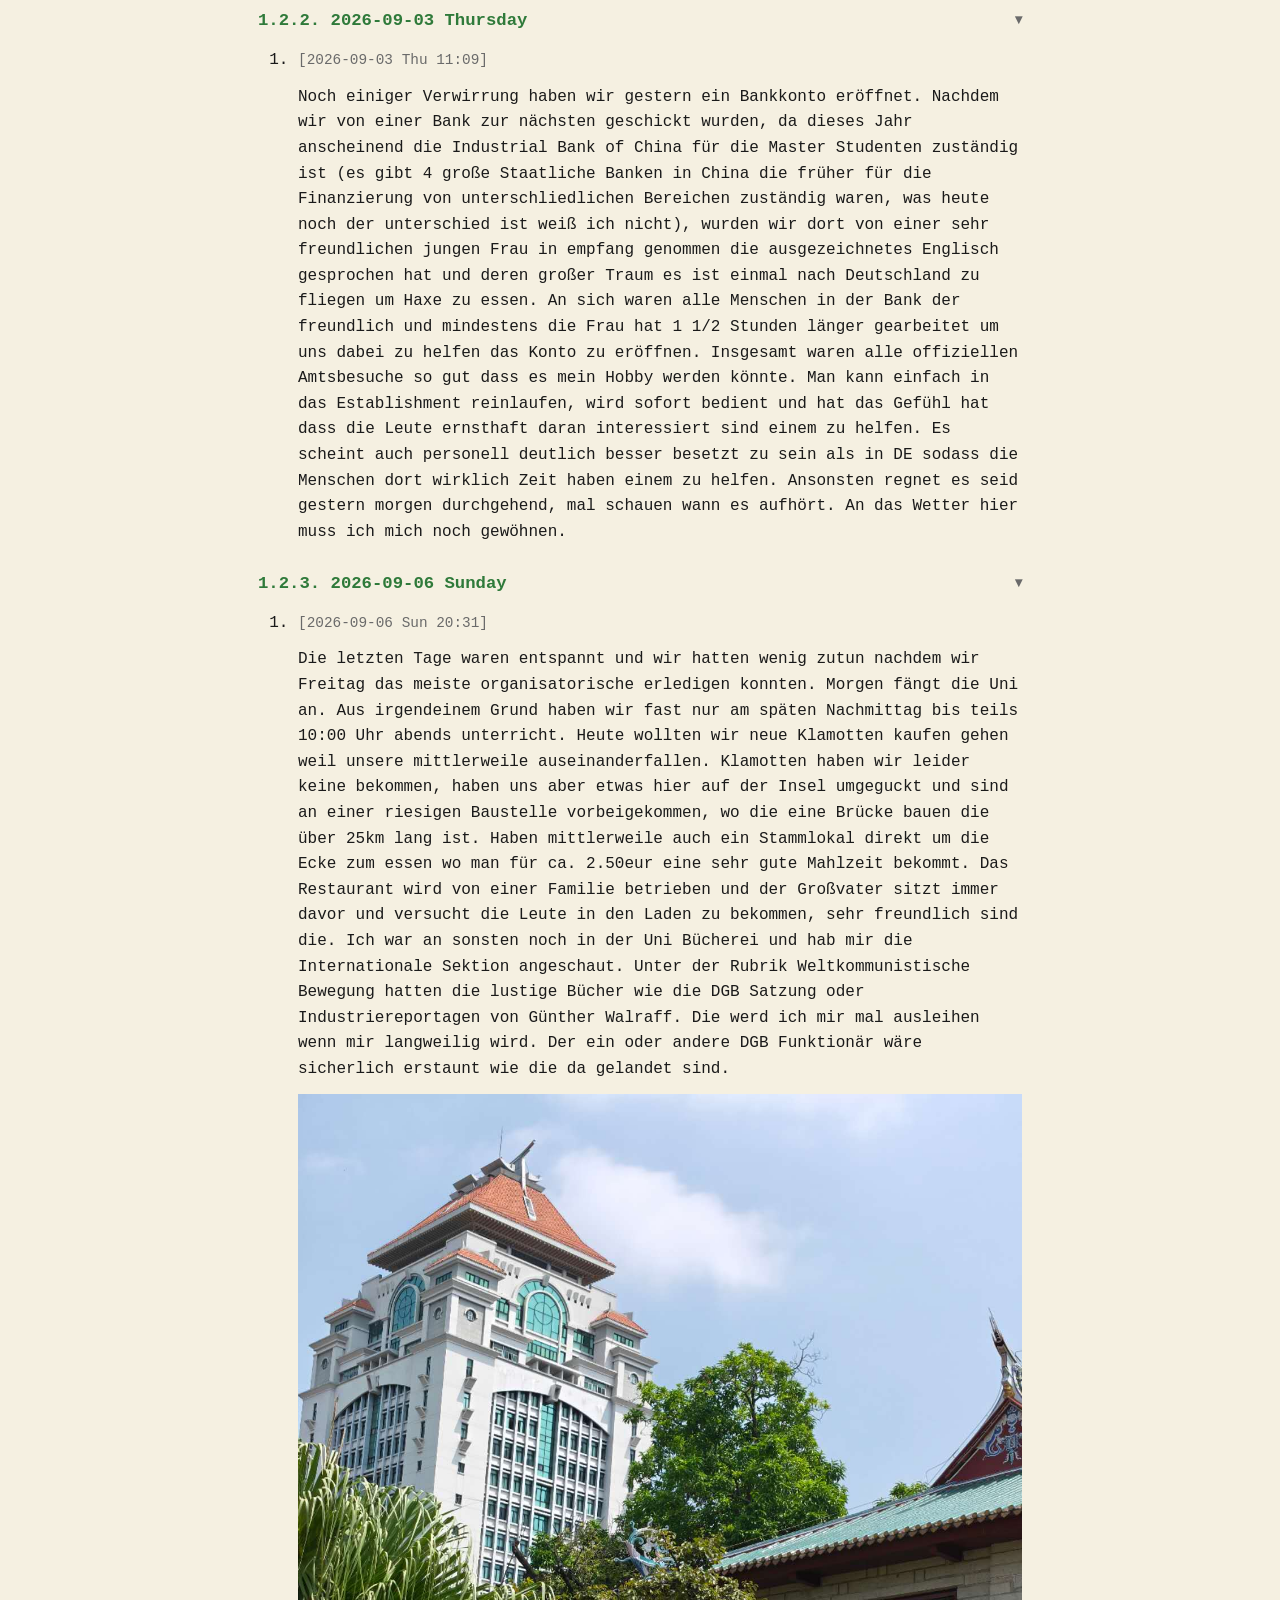
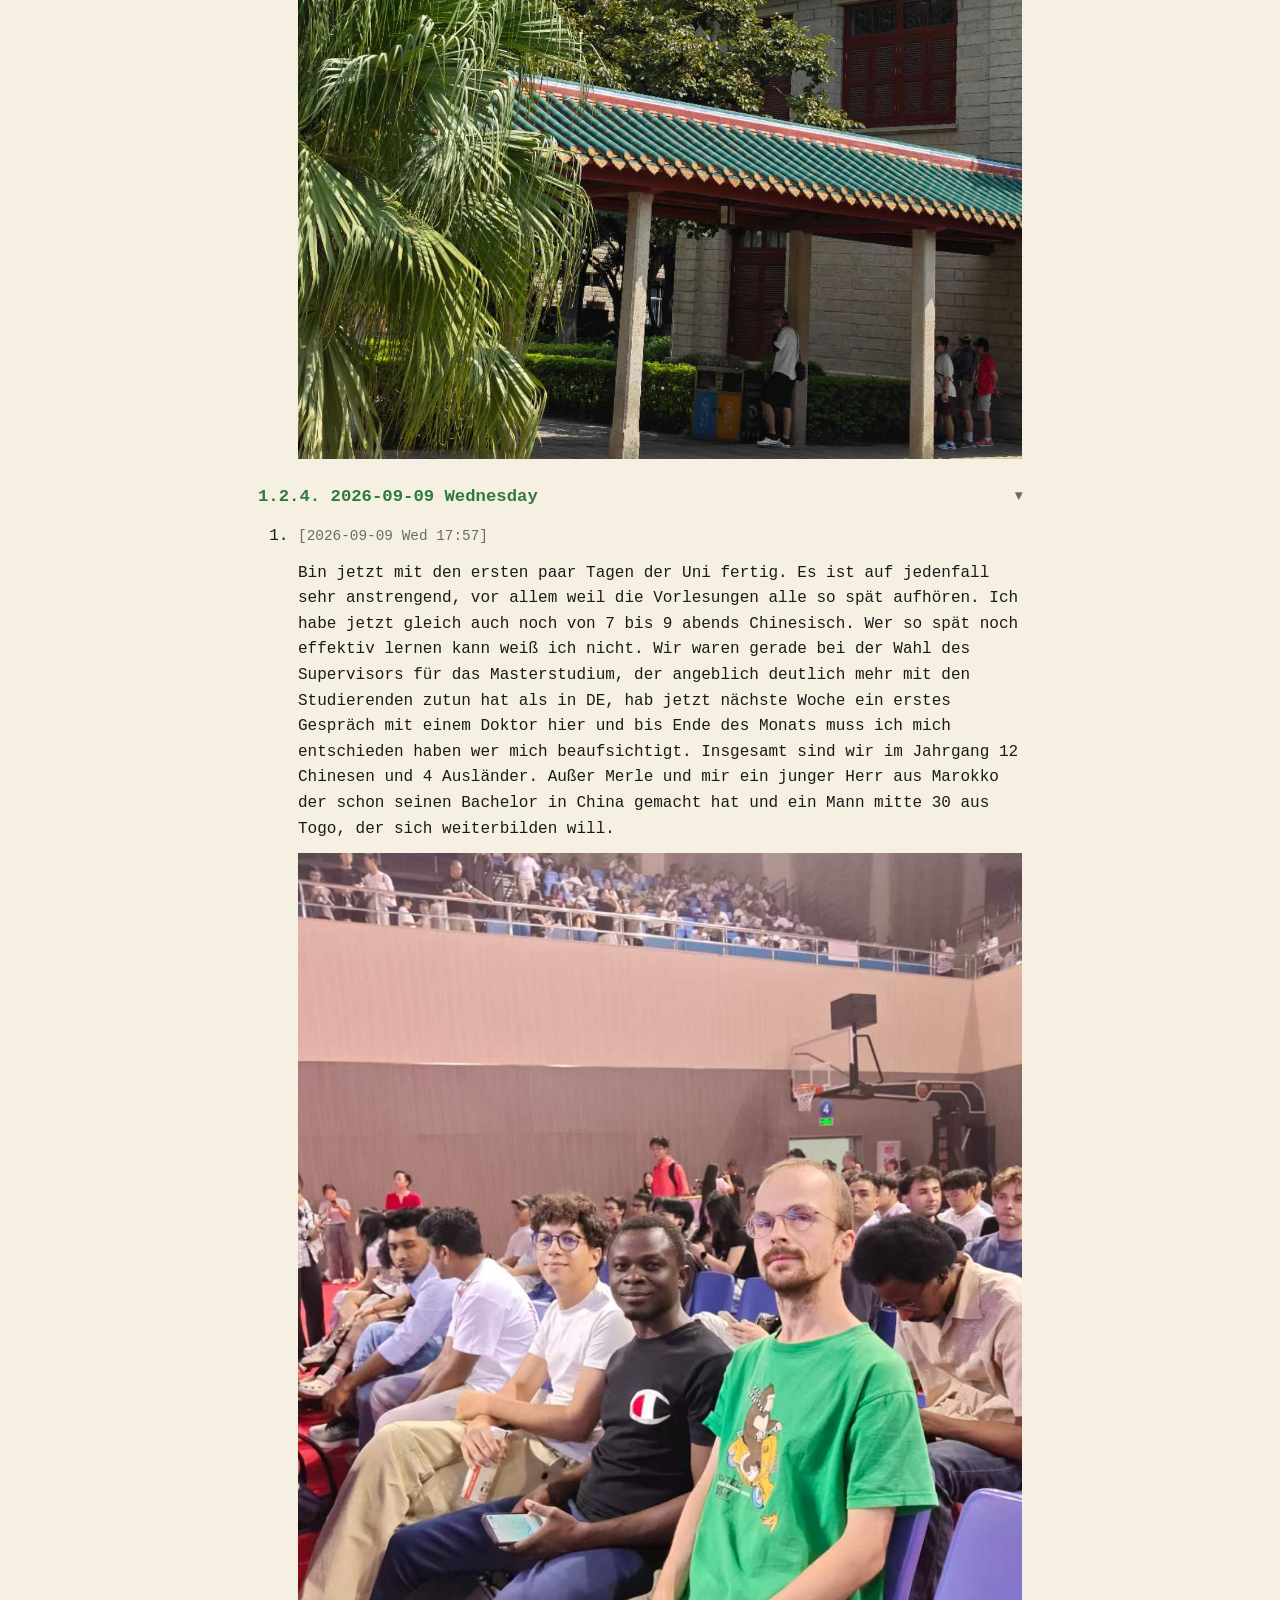
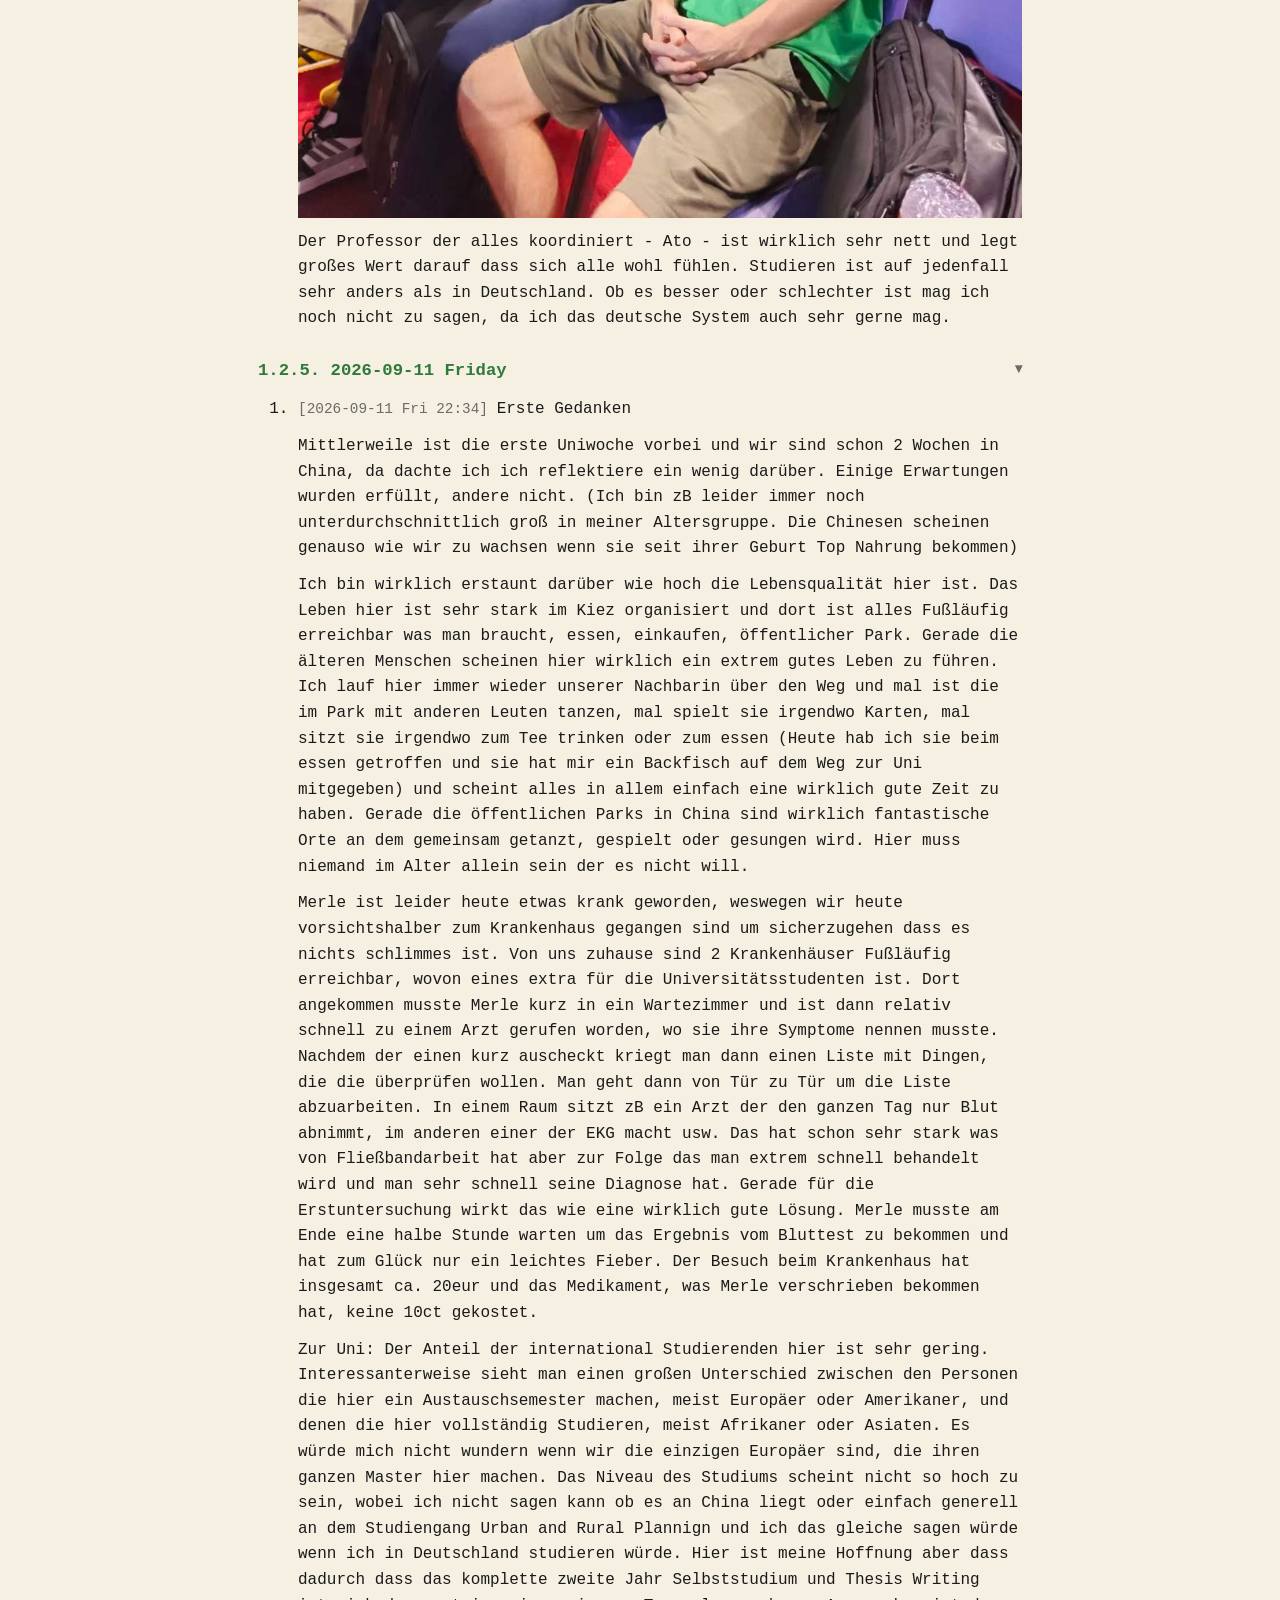
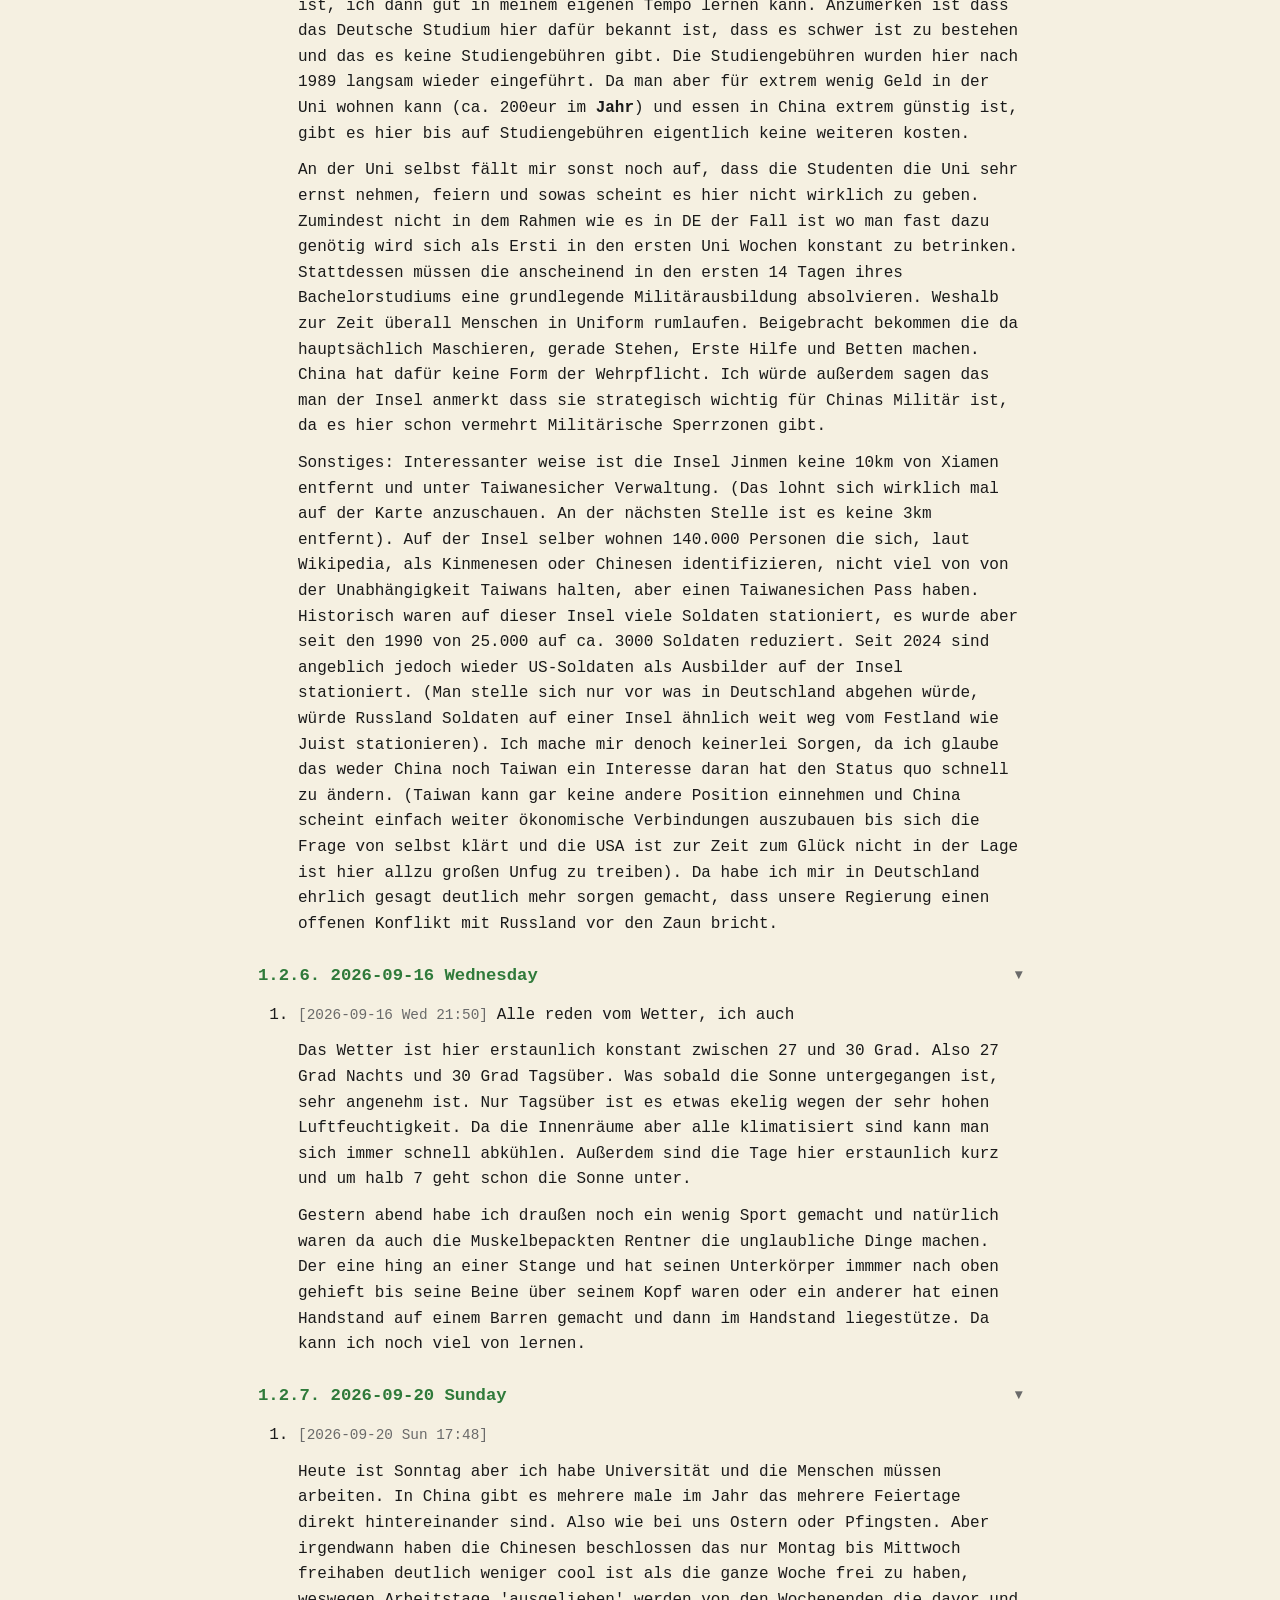
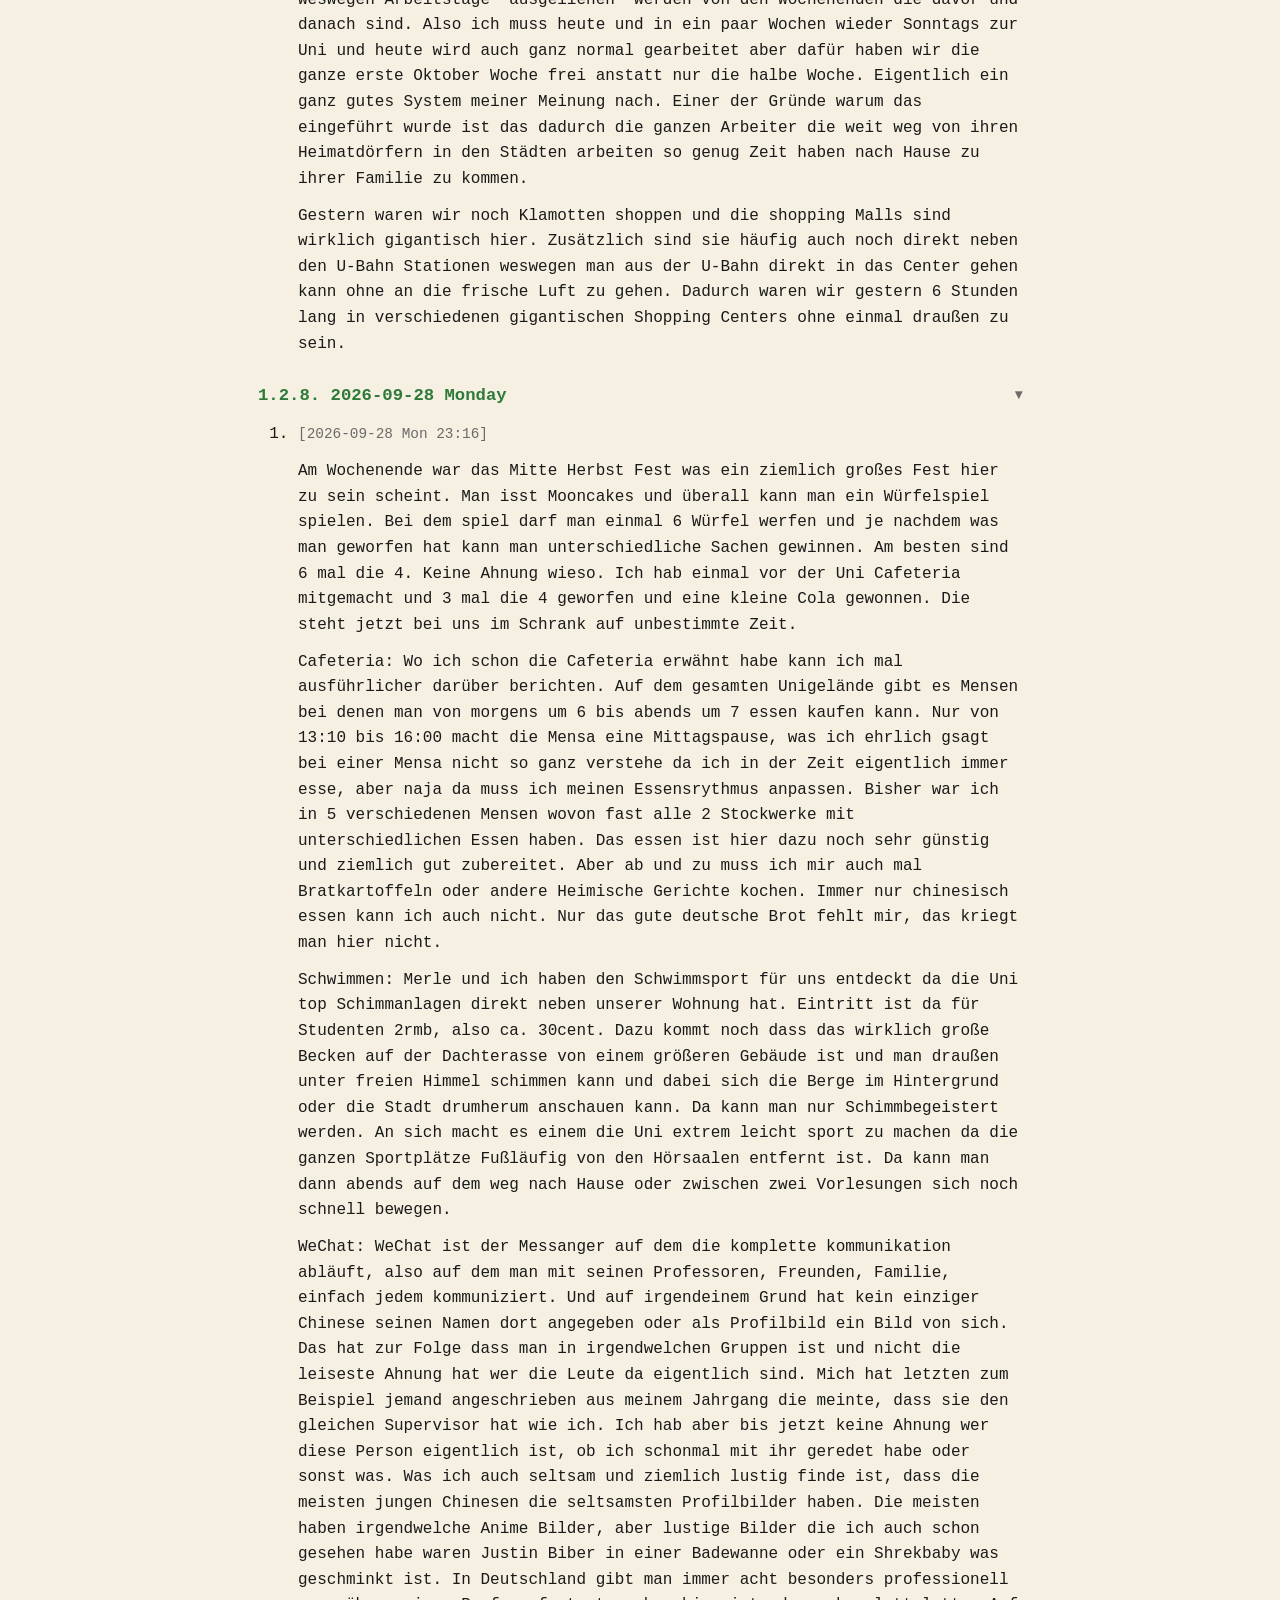
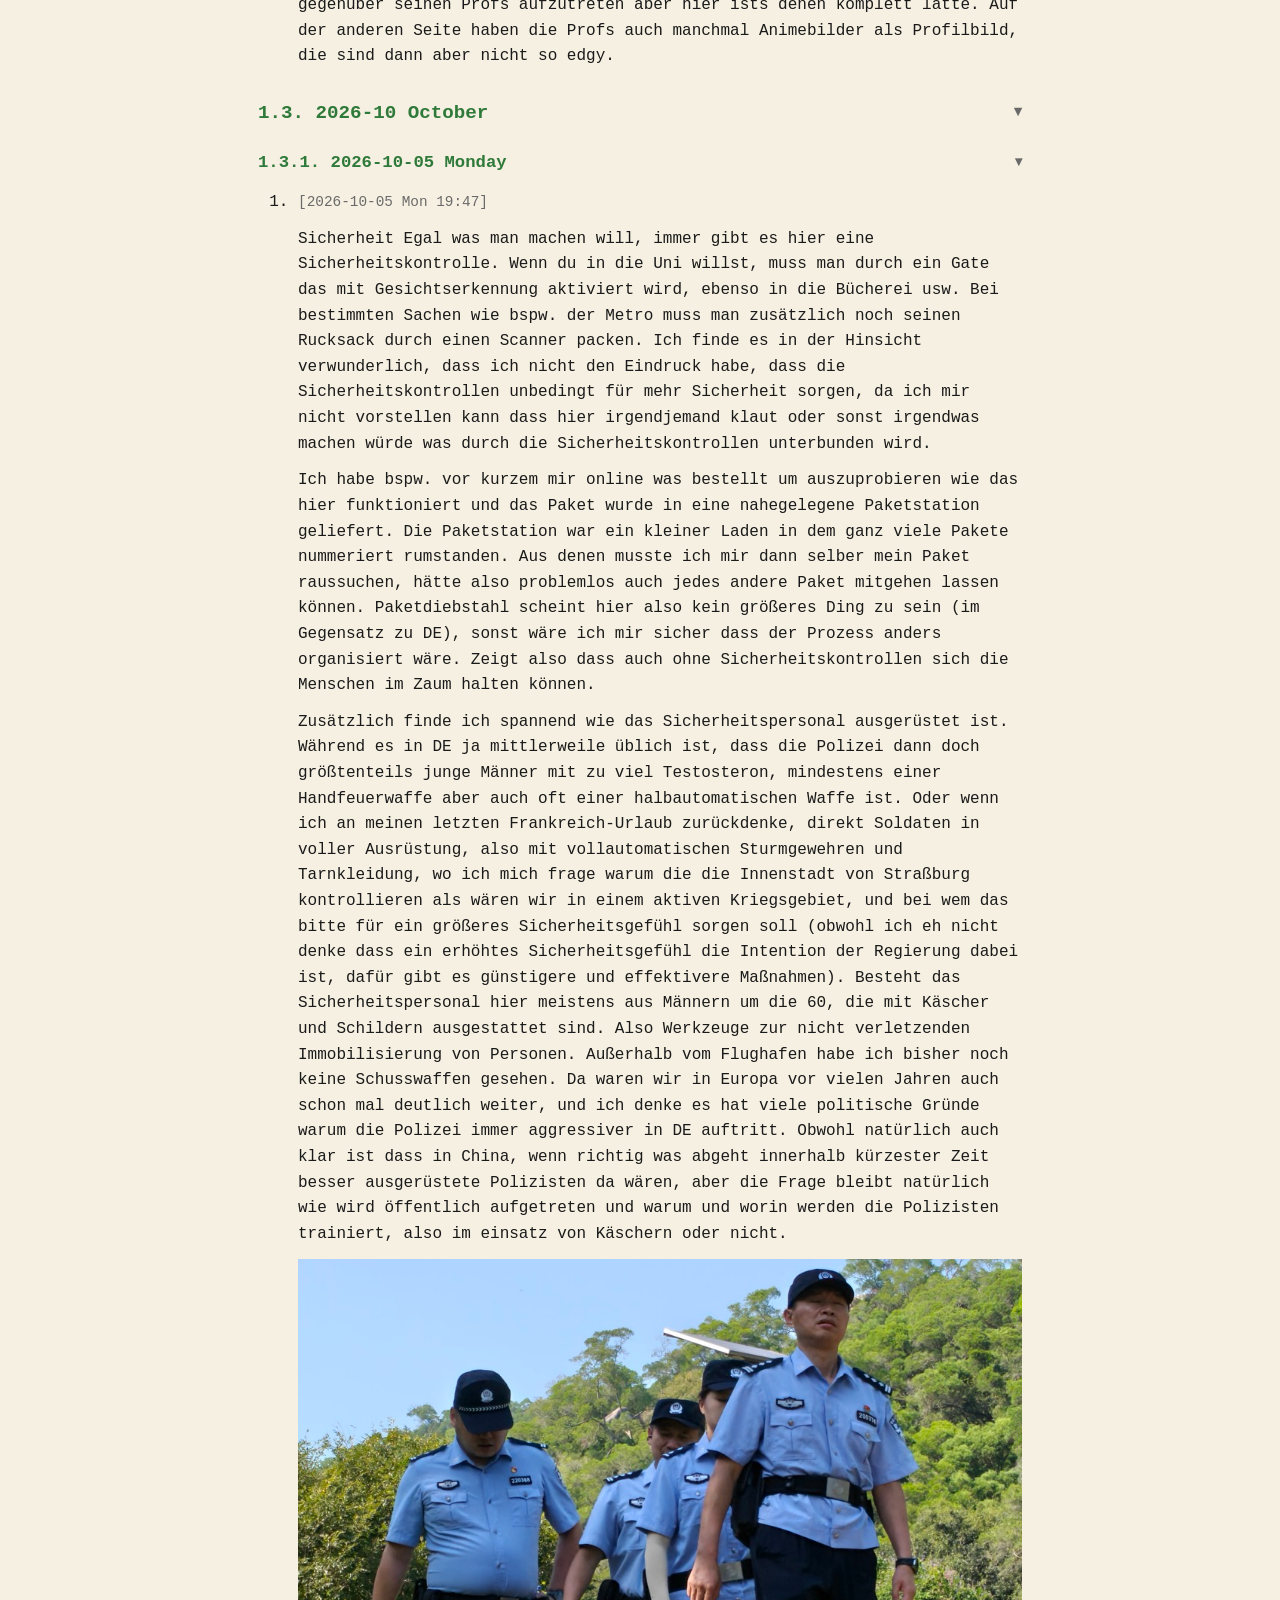
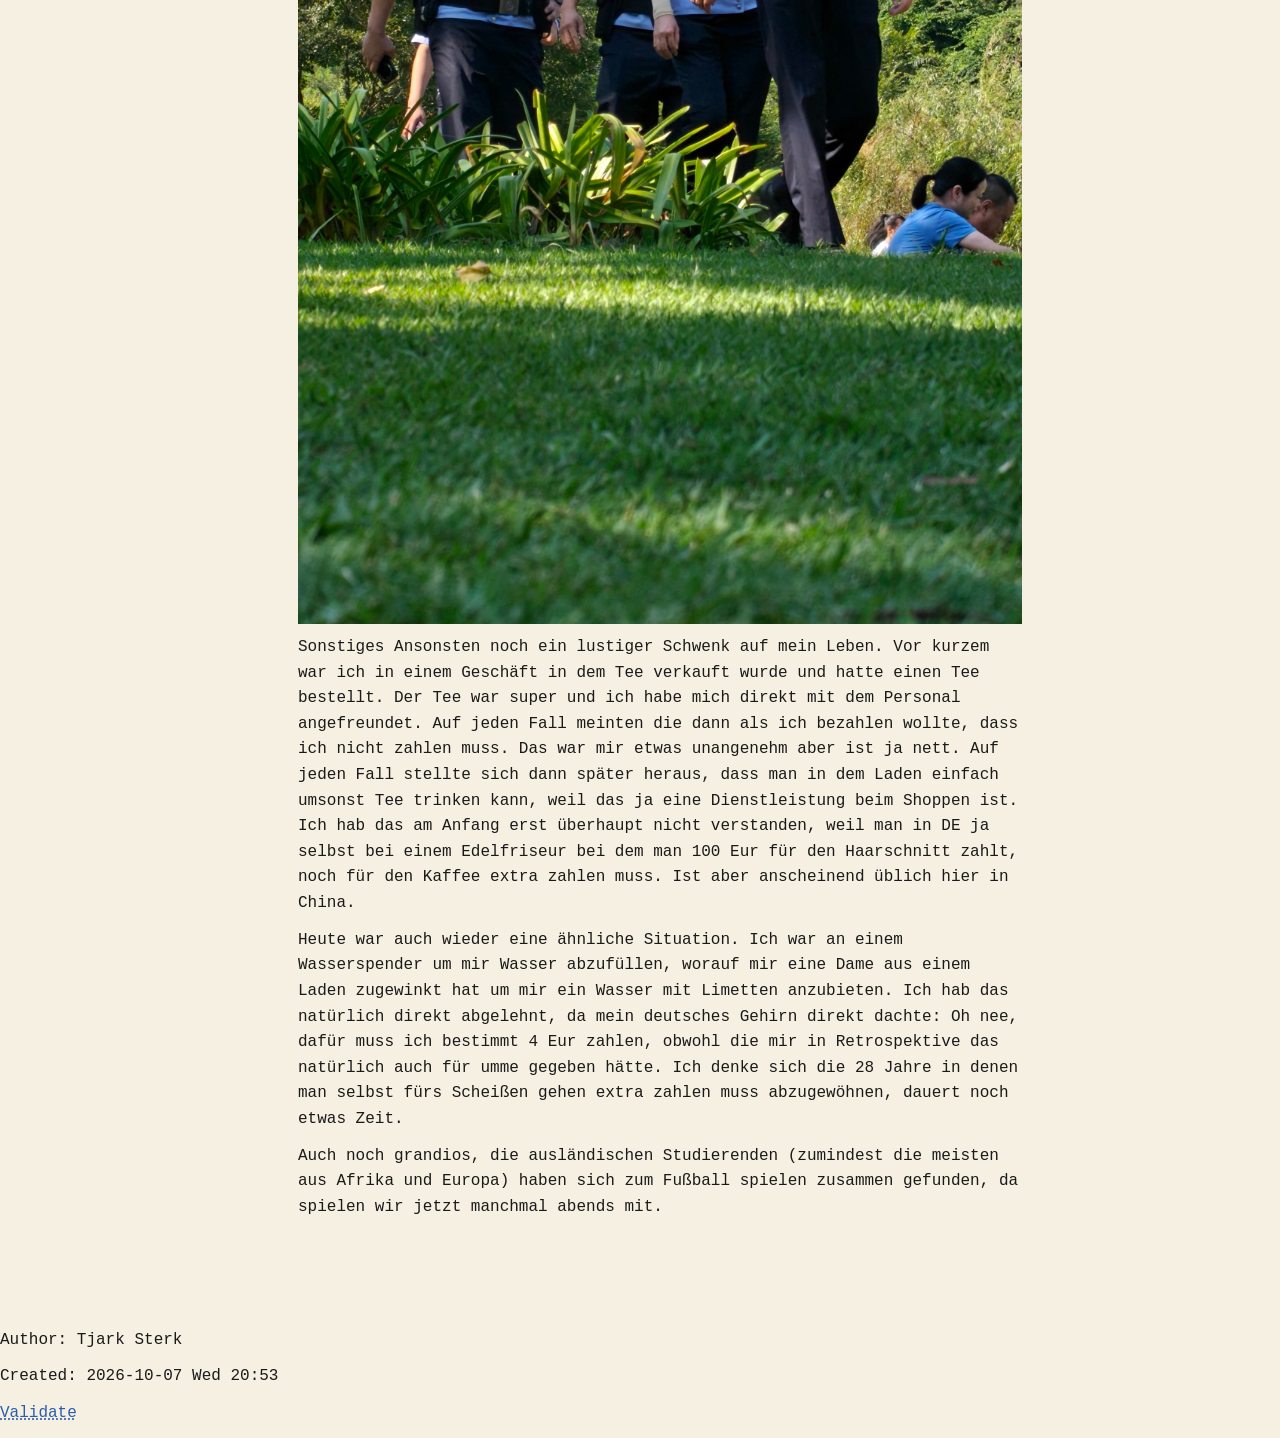
==== commit 45bd5175: "Update journal" ====
--- a/index.html
+++ b/index.html
@@ -3,7 +3,7 @@
 "http://www.w3.org/TR/xhtml1/DTD/xhtml1-strict.dtd">
 <html xmlns="http://www.w3.org/1999/xhtml" lang="en" xml:lang="en">
 <head>
-<!-- 2026-10-07 Wed 20:32 -->
+<!-- 2026-10-07 Wed 20:53 -->
 <meta http-equiv="Content-Type" content="text/html;charset=utf-8" />
 <meta name="viewport" content="width=device-width, initial-scale=1" />
 <title>&lrm;</title>
@@ -19,31 +19,31 @@
 <h2>Table of Contents</h2>
 <div id="text-table-of-contents" role="doc-toc">
 <ul>
-<li><a href="#org3799569">1. 2026</a>
+<li><a href="#org3bc09f7">1. 2026</a>
 <ul>
-<li><a href="#orgfea633f">1.1. 2026-08 August</a>
+<li><a href="#org4d5cdcc">1.1. 2026-08 August</a>
 <ul>
-<li><a href="#org4a4d50e">1.1.1. 2026-08-28 Friday</a></li>
-<li><a href="#orgbc06a5d">1.1.2. 2026-08-29 Saturday</a></li>
-<li><a href="#org7159945">1.1.3. 2026-08-30 Sunday</a></li>
-<li><a href="#org184f4ff">1.1.4. 2026-08-31 Monday</a></li>
+<li><a href="#orgf165067">1.1.1. 2026-08-28 Friday</a></li>
+<li><a href="#org6603d94">1.1.2. 2026-08-29 Saturday</a></li>
+<li><a href="#org0f8bcb2">1.1.3. 2026-08-30 Sunday</a></li>
+<li><a href="#org8429c93">1.1.4. 2026-08-31 Monday</a></li>
 </ul>
 </li>
-<li><a href="#orgdd02c32">1.2. 2026-09 September</a>
+<li><a href="#org3387ad4">1.2. 2026-09 September</a>
 <ul>
-<li><a href="#orgde25819">1.2.1. 2026-09-01 Tuesday</a></li>
-<li><a href="#org74157f1">1.2.2. 2026-09-03 Thursday</a></li>
-<li><a href="#org71aabaa">1.2.3. 2026-09-06 Sunday</a></li>
-<li><a href="#org6738a26">1.2.4. 2026-09-09 Wednesday</a></li>
-<li><a href="#org5a19166">1.2.5. 2026-09-11 Friday</a></li>
-<li><a href="#orge72ef83">1.2.6. 2026-09-16 Wednesday</a></li>
-<li><a href="#org4cf656e">1.2.7. 2026-09-20 Sunday</a></li>
-<li><a href="#orgd6d3d2a">1.2.8. 2026-09-28 Monday</a></li>
+<li><a href="#org9fc8ca9">1.2.1. 2026-09-01 Tuesday</a></li>
+<li><a href="#org1af9357">1.2.2. 2026-09-03 Thursday</a></li>
+<li><a href="#org5704dd3">1.2.3. 2026-09-06 Sunday</a></li>
+<li><a href="#orgc9fa540">1.2.4. 2026-09-09 Wednesday</a></li>
+<li><a href="#org09b038b">1.2.5. 2026-09-11 Friday</a></li>
+<li><a href="#org3ee7c07">1.2.6. 2026-09-16 Wednesday</a></li>
+<li><a href="#orge8f5aee">1.2.7. 2026-09-20 Sunday</a></li>
+<li><a href="#orgc4abe8f">1.2.8. 2026-09-28 Monday</a></li>
 </ul>
 </li>
-<li><a href="#org9d6a898">1.3. 2026-10 October</a>
+<li><a href="#org83ee3ff">1.3. 2026-10 October</a>
 <ul>
-<li><a href="#orgb92cdd2">1.3.1. 2026-10-05 Monday</a></li>
+<li><a href="#org7f508ac">1.3.1. 2026-10-05 Monday</a></li>
 </ul>
 </li>
 </ul>
@@ -52,24 +52,24 @@
 </div>
 </div>
 
-<div id="org29afbbf" class="figure">
+<div id="orge664ad8" class="figure">
 <p><img src="static/images/title.jpeg" alt="title.jpeg" />
 </p>
 </div>
-<div id="outline-container-org3799569" class="outline-2">
-<h2 id="org3799569"><span class="section-number-2">1.</span> 2026</h2>
+<div id="outline-container-org3bc09f7" class="outline-2">
+<h2 id="org3bc09f7"><span class="section-number-2">1.</span> 2026</h2>
 <div class="outline-text-2" id="text-1">
 </div>
-<div id="outline-container-orgfea633f" class="outline-3">
-<h3 id="orgfea633f"><span class="section-number-3">1.1.</span> 2026-08 August</h3>
+<div id="outline-container-org4d5cdcc" class="outline-3">
+<h3 id="org4d5cdcc"><span class="section-number-3">1.1.</span> 2026-08 August</h3>
 <div class="outline-text-3" id="text-1-1">
 </div>
-<div id="outline-container-org4a4d50e" class="outline-4">
-<h4 id="org4a4d50e"><span class="section-number-4">1.1.1.</span> 2026-08-28 Friday</h4>
+<div id="outline-container-orgf165067" class="outline-4">
+<h4 id="orgf165067"><span class="section-number-4">1.1.1.</span> 2026-08-28 Friday</h4>
 <div class="outline-text-4" id="text-1-1-1">
 </div>
 <ol class="org-ol">
-<li><a id="org6a7dcd0"></a><span class="timestamp-wrapper"><span class="timestamp">[2026-08-28 Fri 22:00]</span></span><br />
+<li><a id="org0006b64"></a><span class="timestamp-wrapper"><span class="timestamp">[2026-08-28 Fri 22:00]</span></span><br />
 <div class="outline-text-5" id="text-1-1-1-1">
 <p>
 Sind in Xiamen angekommen. Hotel ist etwas muffig und im Keller aber da wir sowieso schnell eine Wohnung finden wollen ist das kein Problem.
@@ -80,19 +80,19 @@
 </li>
 </ol>
 </div>
-<div id="outline-container-orgbc06a5d" class="outline-4">
-<h4 id="orgbc06a5d"><span class="section-number-4">1.1.2.</span> 2026-08-29 Saturday</h4>
+<div id="outline-container-org6603d94" class="outline-4">
+<h4 id="org6603d94"><span class="section-number-4">1.1.2.</span> 2026-08-29 Saturday</h4>
 <div class="outline-text-4" id="text-1-1-2">
 </div>
 <ol class="org-ol">
-<li><a id="org82b9bc0"></a><span class="timestamp-wrapper"><span class="timestamp">[2026-08-29 Sat 10:00]</span></span><br />
+<li><a id="orgbe4baf3"></a><span class="timestamp-wrapper"><span class="timestamp">[2026-08-29 Sat 10:00]</span></span><br />
 <div class="outline-text-5" id="text-1-1-2-1">
 <p>
 Merle hat gemerkt das sie gestern ihre Kreditkarte verloren hat, WeChat Pay funktioniert immer noch nicht und wir haben kein Bargeld mehr. Haben Hunger.
 </p>
 </div>
 </li>
-<li><a id="orge3b799e"></a><span class="timestamp-wrapper"><span class="timestamp">[2026-08-29 Sat 20:00]</span></span><br />
+<li><a id="org1b16f53"></a><span class="timestamp-wrapper"><span class="timestamp">[2026-08-29 Sat 20:00]</span></span><br />
 <div class="outline-text-5" id="text-1-1-2-2">
 <p>
 Haben Bargeld abheben können und sind auf AliPay umgestiegen das scheint besser zu funktionieren.
@@ -102,12 +102,12 @@
 </li>
 </ol>
 </div>
-<div id="outline-container-org7159945" class="outline-4">
-<h4 id="org7159945"><span class="section-number-4">1.1.3.</span> 2026-08-30 Sunday</h4>
+<div id="outline-container-org0f8bcb2" class="outline-4">
+<h4 id="org0f8bcb2"><span class="section-number-4">1.1.3.</span> 2026-08-30 Sunday</h4>
 <div class="outline-text-4" id="text-1-1-3">
 </div>
 <ol class="org-ol">
-<li><a id="org960742b"></a><span class="timestamp-wrapper"><span class="timestamp">[2026-08-30 Sun 22:29]</span></span><br />
+<li><a id="orgc7bf0f3"></a><span class="timestamp-wrapper"><span class="timestamp">[2026-08-30 Sun 22:29]</span></span><br />
 <div class="outline-text-5" id="text-1-1-3-1">
 <p>
 Heute hat Merle lange gearbeitet da wir uns auf das DAAD-Stipendium bewerben wollen.
@@ -118,19 +118,19 @@
 </li>
 </ol>
 </div>
-<div id="outline-container-org184f4ff" class="outline-4">
-<h4 id="org184f4ff"><span class="section-number-4">1.1.4.</span> 2026-08-31 Monday</h4>
+<div id="outline-container-org8429c93" class="outline-4">
+<h4 id="org8429c93"><span class="section-number-4">1.1.4.</span> 2026-08-31 Monday</h4>
 <div class="outline-text-4" id="text-1-1-4">
 </div>
 <ol class="org-ol">
-<li><a id="org4a62766"></a><span class="timestamp-wrapper"><span class="timestamp">[2026-08-31 Mon 13:28] </span></span> Wohnungssuche<br />
+<li><a id="orga2e5fed"></a><span class="timestamp-wrapper"><span class="timestamp">[2026-08-31 Mon 13:28] </span></span> Wohnungssuche<br />
 <div class="outline-text-5" id="text-1-1-4-1">
 <p>
 Waren heute Vormittag auf Wohnungssuche. Haben Vorgestern eine Marklerin kontaktiert die Wohnungen für uns rausgesucht hat. Hatten um 9:30 ein Termin mit ihr. Die dritte Wohnung war sehr schön und die Vermieter waren auch direkt vor Ort. 2 Schlafzimmer, Balkon, Küche, Esszimmer. Die Mutter von dem Vermieter (eine richtige 阿姨) wohnt neben der Wohnung und wir wurden nach der Besichtigung energisch von der 阿姨 zum Tee eingeladen und dabei mit Cola und süßen Brötchen überhäuft. Der gefragte Preis war 3600 Yuan und wir haben auf 3100 Yuan (400eur) runter gehandelt. Mietvertrag geht leider nur für 1 1/2 Jahre da danach die Wohnung renoviert wird. Warten jetzt darauf den Mietvertrag zu unterschreiben und ziehen dann heute abend vom Hotel in die Wohnung. Wohnung wird die Tage noch geputzt und Kleinigkeiten erledigt vom Vermieter. Das ganze hat insgesamt bis 11:00 Uhr gedauert, also 1 1/2 Stunden. Alles in allem angenehmere Erfahrung als die Wohnungssuche in Deutschland.
 </p>
 </div>
 </li>
-<li><a id="org65105ab"></a><span class="timestamp-wrapper"><span class="timestamp">[2026-08-31 Mon 22:50]</span></span><br />
+<li><a id="org85d1074"></a><span class="timestamp-wrapper"><span class="timestamp">[2026-08-31 Mon 22:50]</span></span><br />
 <div class="outline-text-5" id="text-1-1-4-2">
 <p>
 Sind erfolgreich eingezogen.
@@ -147,7 +147,7 @@
 </p>
 
 
-<div id="org87429fb" class="figure">
+<div id="org614b474" class="figure">
 <p><img src="static/images/wohnung.jpeg" alt="wohnung.jpeg" />
 </p>
 </div>
@@ -156,16 +156,16 @@
 </ol>
 </div>
 </div>
-<div id="outline-container-orgdd02c32" class="outline-3">
-<h3 id="orgdd02c32"><span class="section-number-3">1.2.</span> 2026-09 September</h3>
+<div id="outline-container-org3387ad4" class="outline-3">
+<h3 id="org3387ad4"><span class="section-number-3">1.2.</span> 2026-09 September</h3>
 <div class="outline-text-3" id="text-1-2">
 </div>
-<div id="outline-container-orgde25819" class="outline-4">
-<h4 id="orgde25819"><span class="section-number-4">1.2.1.</span> 2026-09-01 Tuesday</h4>
+<div id="outline-container-org9fc8ca9" class="outline-4">
+<h4 id="org9fc8ca9"><span class="section-number-4">1.2.1.</span> 2026-09-01 Tuesday</h4>
 <div class="outline-text-4" id="text-1-2-1">
 </div>
 <ol class="org-ol">
-<li><a id="org6b0eb26"></a><span class="timestamp-wrapper"><span class="timestamp">[2026-09-01 Tue 21:14] </span></span> Einschreiben an der Uni<br />
+<li><a id="org4d435a1"></a><span class="timestamp-wrapper"><span class="timestamp">[2026-09-01 Tue 21:14] </span></span> Einschreiben an der Uni<br />
 <div class="outline-text-5" id="text-1-2-1-1">
 <p>
 Heute hat es viel geregnet. Das einschreiben hat sich als kompliziert erwiesen, da wir Probleme hatten die Tuition zu bezahlen. Wir haben heute wieder 15000yuan in 100yuan Scheinen abgehoben, bis uns der Automat nichts mehr hat abheben lassen. Ich bin erstaunt dass mich meine Bank noch nicht gesperrt hat.
@@ -180,12 +180,12 @@
 </li>
 </ol>
 </div>
-<div id="outline-container-org74157f1" class="outline-4">
-<h4 id="org74157f1"><span class="section-number-4">1.2.2.</span> 2026-09-03 Thursday</h4>
+<div id="outline-container-org1af9357" class="outline-4">
+<h4 id="org1af9357"><span class="section-number-4">1.2.2.</span> 2026-09-03 Thursday</h4>
 <div class="outline-text-4" id="text-1-2-2">
 </div>
 <ol class="org-ol">
-<li><a id="org2489e1a"></a><span class="timestamp-wrapper"><span class="timestamp">[2026-09-03 Thu 11:09]</span></span><br />
+<li><a id="orgd3bec7c"></a><span class="timestamp-wrapper"><span class="timestamp">[2026-09-03 Thu 11:09]</span></span><br />
 <div class="outline-text-5" id="text-1-2-2-1">
 <p>
 Noch einiger Verwirrung haben wir gestern ein Bankkonto eröffnet. Nachdem wir von einer Bank zur nächsten geschickt wurden, da dieses Jahr anscheinend die Industrial Bank of China für die Master Studenten zuständig ist (es gibt 4 große Staatliche Banken in China die früher für die Finanzierung von unterschliedlichen Bereichen zuständig waren, was heute noch der unterschied ist weiß ich nicht), wurden wir dort von einer sehr freundlichen jungen Frau in empfang genommen die ausgezeichnetes Englisch gesprochen hat und deren großer Traum es ist einmal nach Deutschland zu fliegen um Haxe zu essen.
@@ -197,12 +197,12 @@
 </li>
 </ol>
 </div>
-<div id="outline-container-org71aabaa" class="outline-4">
-<h4 id="org71aabaa"><span class="section-number-4">1.2.3.</span> 2026-09-06 Sunday</h4>
+<div id="outline-container-org5704dd3" class="outline-4">
+<h4 id="org5704dd3"><span class="section-number-4">1.2.3.</span> 2026-09-06 Sunday</h4>
 <div class="outline-text-4" id="text-1-2-3">
 </div>
 <ol class="org-ol">
-<li><a id="orgafd599a"></a><span class="timestamp-wrapper"><span class="timestamp">[2026-09-06 Sun 20:31]</span></span><br />
+<li><a id="org85f72f3"></a><span class="timestamp-wrapper"><span class="timestamp">[2026-09-06 Sun 20:31]</span></span><br />
 <div class="outline-text-5" id="text-1-2-3-1">
 <p>
 Die letzten Tage waren entspannt und wir hatten wenig zutun nachdem wir Freitag das meiste organisatorische erledigen konnten. Morgen fängt die Uni an. Aus irgendeinem Grund haben wir fast nur am späten Nachmittag bis teils 10:00 Uhr abends unterricht.
@@ -213,7 +213,7 @@
 
 
 
-<div id="org7999153" class="figure">
+<div id="org454b43d" class="figure">
 <p><img src="static/images/uni.jpeg" alt="uni.jpeg" />
 </p>
 </div>
@@ -221,29 +221,40 @@
 </li>
 </ol>
 </div>
-<div id="outline-container-org6738a26" class="outline-4">
-<h4 id="org6738a26"><span class="section-number-4">1.2.4.</span> 2026-09-09 Wednesday</h4>
+<div id="outline-container-orgc9fa540" class="outline-4">
+<h4 id="orgc9fa540"><span class="section-number-4">1.2.4.</span> 2026-09-09 Wednesday</h4>
 <div class="outline-text-4" id="text-1-2-4">
 </div>
 <ol class="org-ol">
-<li><a id="org99b4fd9"></a><span class="timestamp-wrapper"><span class="timestamp">[2026-09-09 Wed 17:57]</span></span><br />
+<li><a id="org7931230"></a><span class="timestamp-wrapper"><span class="timestamp">[2026-09-09 Wed 17:57]</span></span><br />
 <div class="outline-text-5" id="text-1-2-4-1">
 <p>
 Bin jetzt mit den ersten paar Tagen der Uni fertig. Es ist auf jedenfall sehr anstrengend, vor allem weil die Vorlesungen alle so spät aufhören. Ich habe jetzt gleich auch noch von 7 bis 9 abends Chinesisch. Wer so spät noch effektiv lernen kann weiß ich nicht.
 Wir waren gerade bei der Wahl des Supervisors für das Masterstudium, der angeblich deutlich mehr mit den Studierenden zutun hat als in DE, hab jetzt nächste Woche ein erstes Gespräch mit einem Doktor hier und bis Ende des Monats muss ich mich entschieden haben wer mich beaufsichtigt.
-Insgesamt sind wir im Jahrgang  12 Chinesen und 4 Ausländer. Außer Merle und mir ein junger Herr aus Marokko der schon seinen Bachelor in China gemacht hat und ein Mann mitte 30 aus Togo, der sich weiterbilden will. 
+Insgesamt sind wir im Jahrgang  12 Chinesen und 4 Ausländer. Außer Merle und mir ein junger Herr aus Marokko der schon seinen Bachelor in China gemacht hat und ein Mann mitte 30 aus Togo, der sich weiterbilden will.
+</p>
+
+
+
+<div id="orgadc2c2d" class="figure">
+<p><img src="static/images/tongxue.jpeg" alt="tongxue.jpeg" />
+</p>
+</div>
+
+
+<p>
 Der Professor der alles koordiniert - Ato - ist wirklich sehr nett und legt großes Wert darauf dass sich alle wohl fühlen. Studieren ist auf jedenfall sehr anders als in Deutschland. Ob es besser oder schlechter ist mag ich noch nicht zu sagen, da ich das deutsche System auch sehr gerne mag.
 </p>
 </div>
 </li>
 </ol>
 </div>
-<div id="outline-container-org5a19166" class="outline-4">
-<h4 id="org5a19166"><span class="section-number-4">1.2.5.</span> 2026-09-11 Friday</h4>
+<div id="outline-container-org09b038b" class="outline-4">
+<h4 id="org09b038b"><span class="section-number-4">1.2.5.</span> 2026-09-11 Friday</h4>
 <div class="outline-text-4" id="text-1-2-5">
 </div>
 <ol class="org-ol">
-<li><a id="org015ceb3"></a><span class="timestamp-wrapper"><span class="timestamp">[2026-09-11 Fri 22:34] </span></span> Erste Gedanken<br />
+<li><a id="org382b317"></a><span class="timestamp-wrapper"><span class="timestamp">[2026-09-11 Fri 22:34] </span></span> Erste Gedanken<br />
 <div class="outline-text-5" id="text-1-2-5-1">
 <p>
 Mittlerweile ist die erste Uniwoche vorbei und wir sind schon 2 Wochen in China, da dachte ich ich reflektiere ein wenig darüber. Einige Erwartungen wurden erfüllt, andere nicht. (Ich bin zB leider immer noch unterdurchschnittlich groß in meiner Altersgruppe. Die Chinesen scheinen genauso wie wir zu wachsen wenn sie seit ihrer Geburt Top Nahrung bekommen)
@@ -283,12 +294,12 @@
 </li>
 </ol>
 </div>
-<div id="outline-container-orge72ef83" class="outline-4">
-<h4 id="orge72ef83"><span class="section-number-4">1.2.6.</span> 2026-09-16 Wednesday</h4>
+<div id="outline-container-org3ee7c07" class="outline-4">
+<h4 id="org3ee7c07"><span class="section-number-4">1.2.6.</span> 2026-09-16 Wednesday</h4>
 <div class="outline-text-4" id="text-1-2-6">
 </div>
 <ol class="org-ol">
-<li><a id="orgff3daab"></a><span class="timestamp-wrapper"><span class="timestamp">[2026-09-16 Wed 21:50] </span></span> Alle reden vom Wetter, ich auch<br />
+<li><a id="orgc962ddb"></a><span class="timestamp-wrapper"><span class="timestamp">[2026-09-16 Wed 21:50] </span></span> Alle reden vom Wetter, ich auch<br />
 <div class="outline-text-5" id="text-1-2-6-1">
 <p>
 Das Wetter ist hier erstaunlich konstant zwischen 27 und 30 Grad. Also 27 Grad Nachts und 30 Grad Tagsüber. Was sobald die Sonne untergegangen ist, sehr angenehm ist. Nur Tagsüber ist es etwas ekelig wegen der sehr hohen Luftfeuchtigkeit. Da die Innenräume aber alle klimatisiert sind kann man sich immer schnell abkühlen. Außerdem sind die Tage hier erstaunlich kurz und um halb 7 geht schon die Sonne unter.
@@ -301,12 +312,12 @@
 </li>
 </ol>
 </div>
-<div id="outline-container-org4cf656e" class="outline-4">
-<h4 id="org4cf656e"><span class="section-number-4">1.2.7.</span> 2026-09-20 Sunday</h4>
+<div id="outline-container-orge8f5aee" class="outline-4">
+<h4 id="orge8f5aee"><span class="section-number-4">1.2.7.</span> 2026-09-20 Sunday</h4>
 <div class="outline-text-4" id="text-1-2-7">
 </div>
 <ol class="org-ol">
-<li><a id="org31f8ae7"></a><span class="timestamp-wrapper"><span class="timestamp">[2026-09-20 Sun 17:48]</span></span><br />
+<li><a id="org9183f6e"></a><span class="timestamp-wrapper"><span class="timestamp">[2026-09-20 Sun 17:48]</span></span><br />
 <div class="outline-text-5" id="text-1-2-7-1">
 <p>
 Heute ist Sonntag aber ich habe Universität und die Menschen müssen arbeiten.
@@ -322,12 +333,12 @@
 </li>
 </ol>
 </div>
-<div id="outline-container-orgd6d3d2a" class="outline-4">
-<h4 id="orgd6d3d2a"><span class="section-number-4">1.2.8.</span> 2026-09-28 Monday</h4>
+<div id="outline-container-orgc4abe8f" class="outline-4">
+<h4 id="orgc4abe8f"><span class="section-number-4">1.2.8.</span> 2026-09-28 Monday</h4>
 <div class="outline-text-4" id="text-1-2-8">
 </div>
 <ol class="org-ol">
-<li><a id="org1bd8e64"></a><span class="timestamp-wrapper"><span class="timestamp">[2026-09-28 Mon 23:16]</span></span><br />
+<li><a id="org3b6f322"></a><span class="timestamp-wrapper"><span class="timestamp">[2026-09-28 Mon 23:16]</span></span><br />
 <div class="outline-text-5" id="text-1-2-8-1">
 <p>
 Am Wochenende war das Mitte Herbst Fest was ein ziemlich großes Fest hier zu sein scheint. Man isst Mooncakes und überall kann man ein Würfelspiel spielen. Bei dem spiel darf man einmal 6 Würfel werfen und je nachdem was man geworfen hat kann man unterschiedliche Sachen gewinnen. Am besten sind 6 mal die 4. Keine Ahnung wieso.
@@ -357,16 +368,16 @@
 </ol>
 </div>
 </div>
-<div id="outline-container-org9d6a898" class="outline-3">
-<h3 id="org9d6a898"><span class="section-number-3">1.3.</span> 2026-10 October</h3>
+<div id="outline-container-org83ee3ff" class="outline-3">
+<h3 id="org83ee3ff"><span class="section-number-3">1.3.</span> 2026-10 October</h3>
 <div class="outline-text-3" id="text-1-3">
 </div>
-<div id="outline-container-orgb92cdd2" class="outline-4">
-<h4 id="orgb92cdd2"><span class="section-number-4">1.3.1.</span> 2026-10-05 Monday</h4>
+<div id="outline-container-org7f508ac" class="outline-4">
+<h4 id="org7f508ac"><span class="section-number-4">1.3.1.</span> 2026-10-05 Monday</h4>
 <div class="outline-text-4" id="text-1-3-1">
 </div>
 <ol class="org-ol">
-<li><a id="orgf375e82"></a><span class="timestamp-wrapper"><span class="timestamp">[2026-10-05 Mon 19:47]</span></span><br />
+<li><a id="org0246745"></a><span class="timestamp-wrapper"><span class="timestamp">[2026-10-05 Mon 19:47]</span></span><br />
 <div class="outline-text-5" id="text-1-3-1-1">
 <p>
 <span class="underline">Sicherheit</span>
@@ -384,8 +395,7 @@
 </p>
 
 
-
-<div id="orgb082de6" class="figure">
+<div id="org90c66a5" class="figure">
 <p><img src="static/images/sicherheit.jpeg" alt="sicherheit.jpeg" />
 </p>
 </div>
@@ -414,7 +424,7 @@
 </div>
 <div id="postamble" class="status">
 <p class="author">Author: Tjark Sterk</p>
-<p class="date">Created: 2026-10-07 Wed 20:32</p>
+<p class="date">Created: 2026-10-07 Wed 20:53</p>
 <p class="validation"><a href="https://validator.w3.org/check?uri=referer">Validate</a></p>
 </div>
 </body>
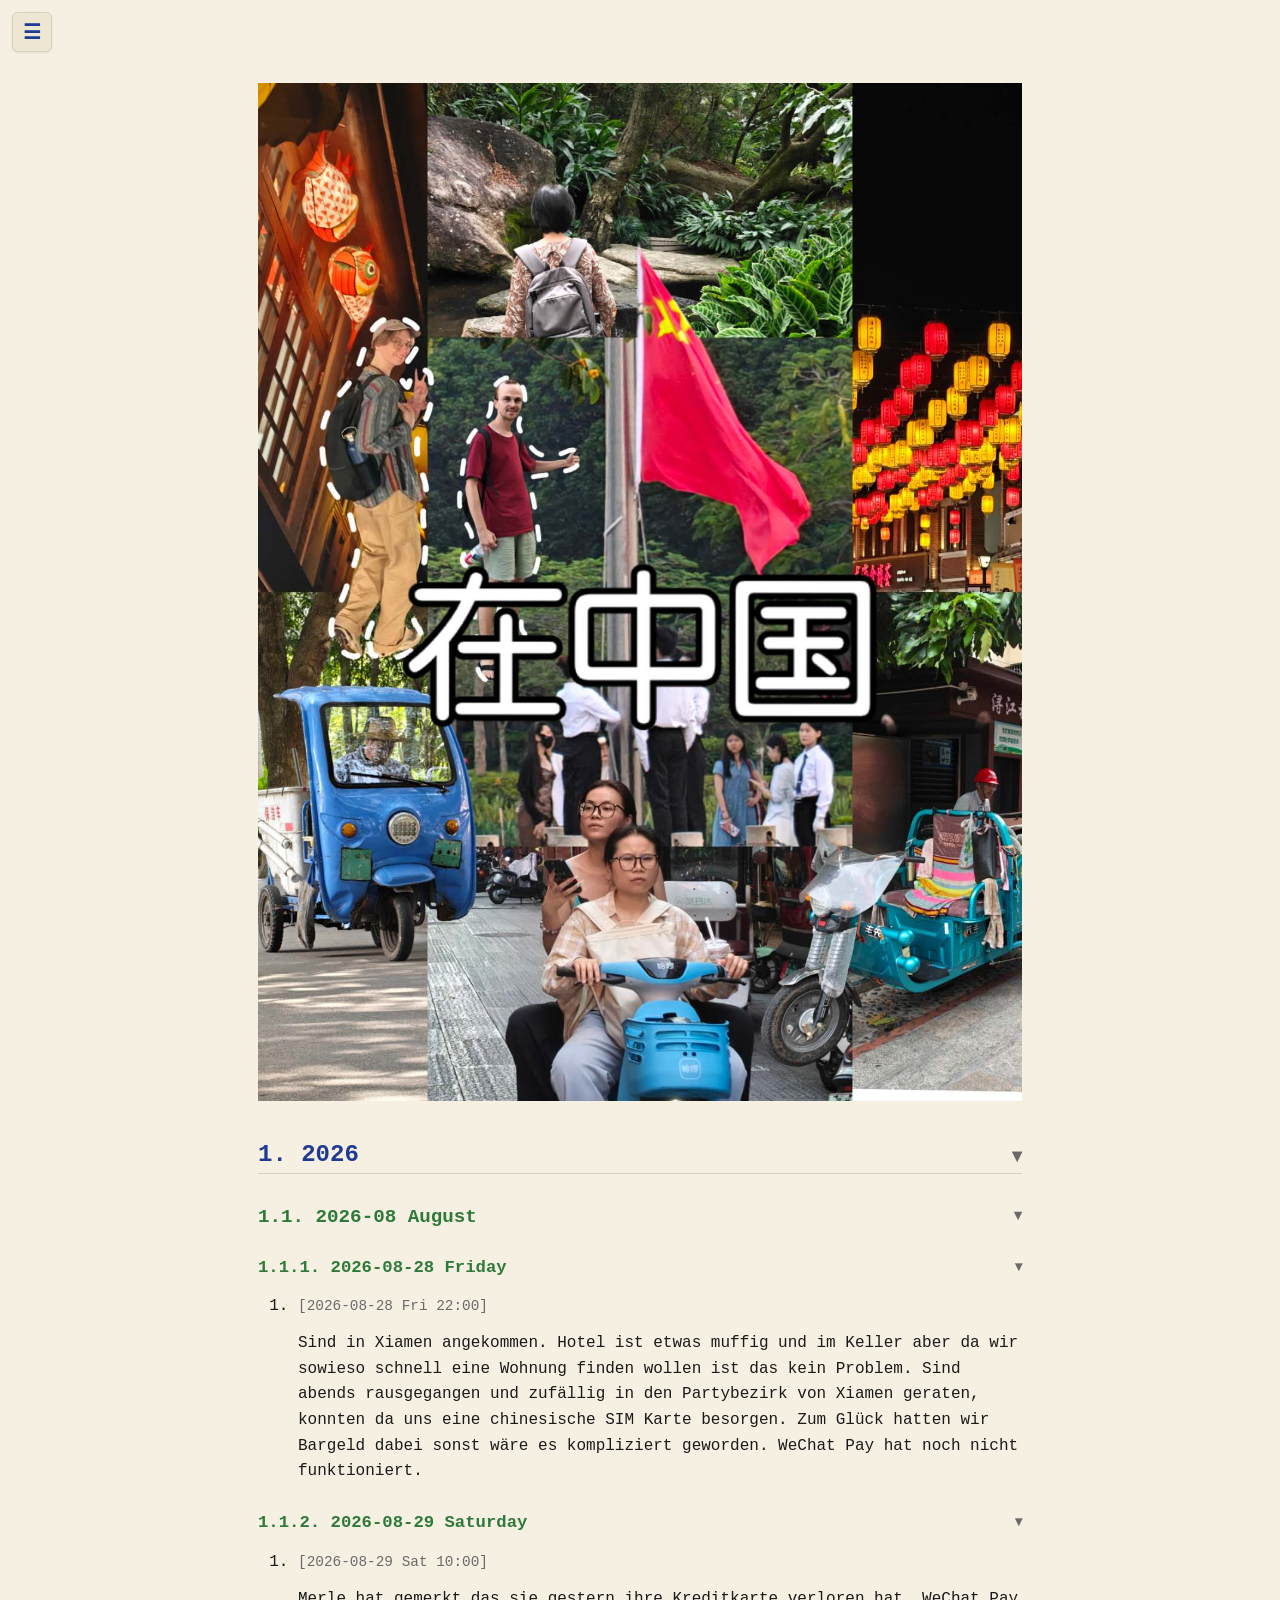
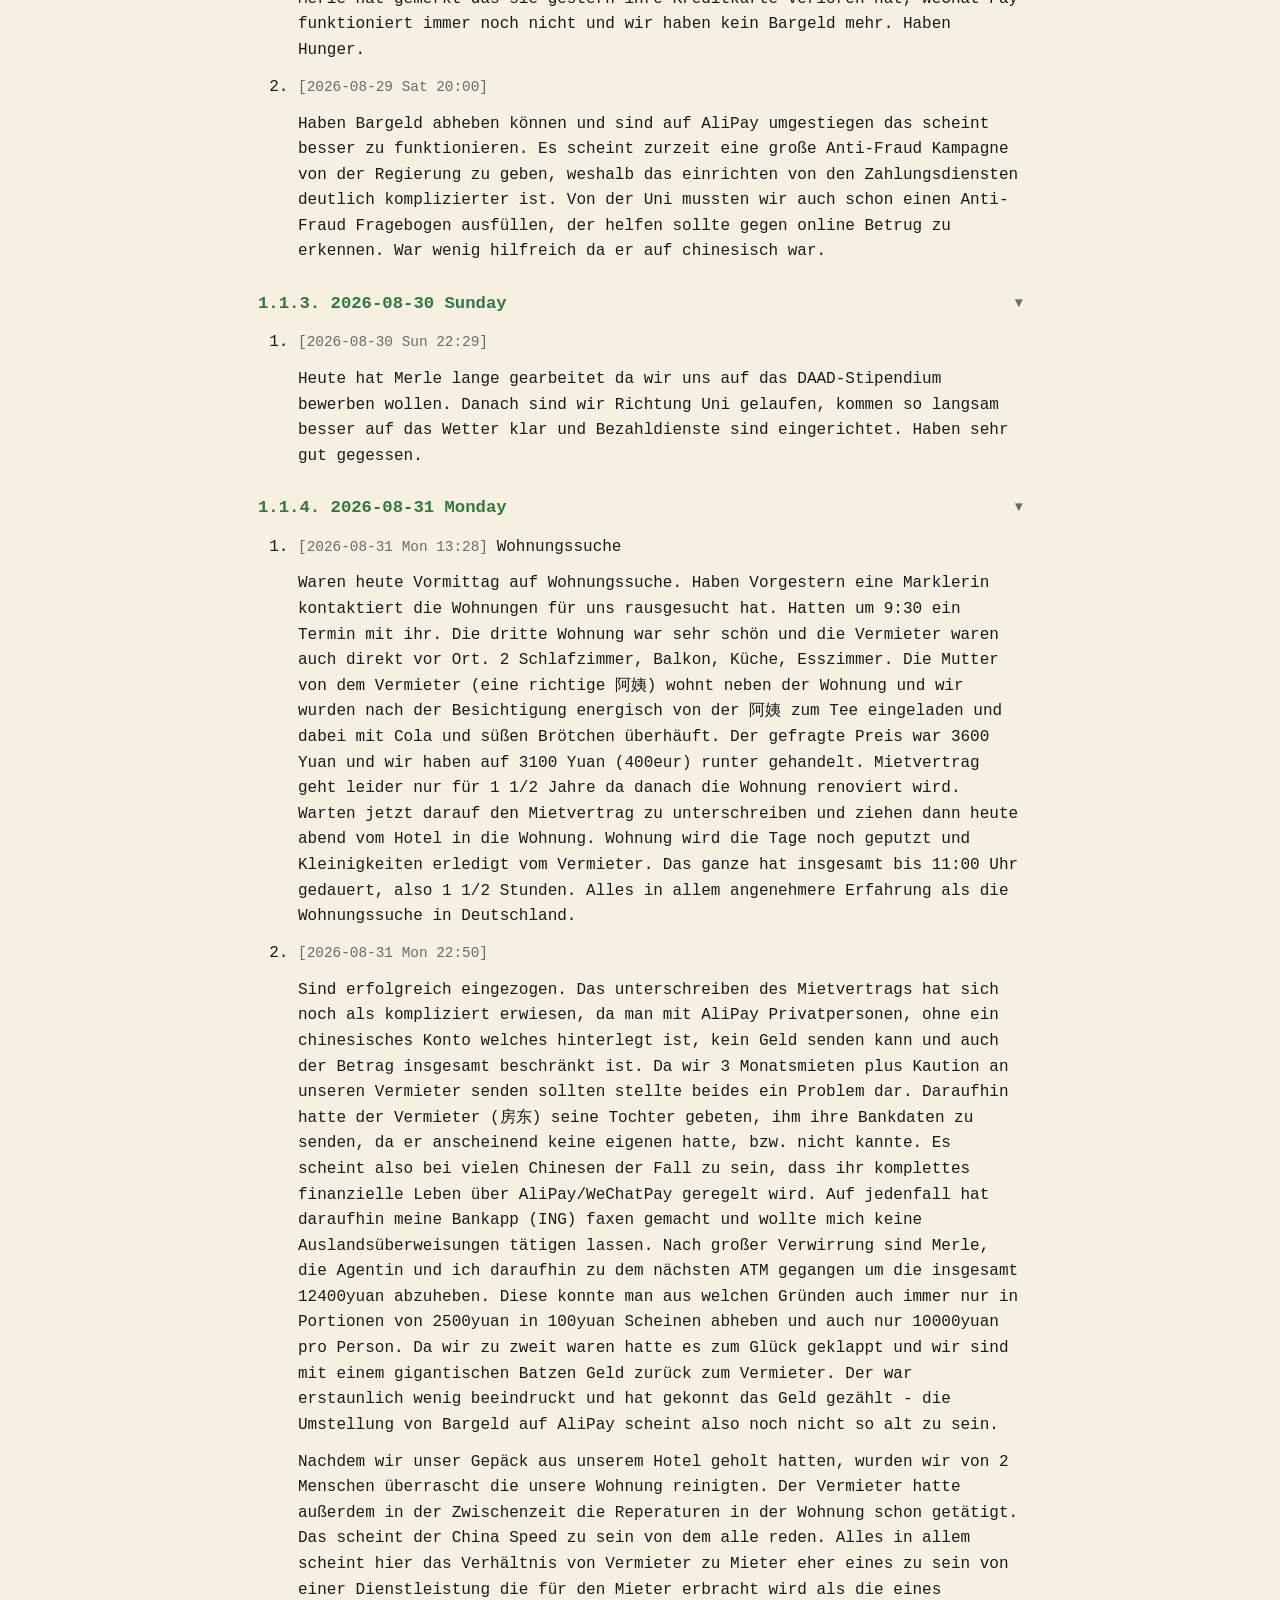
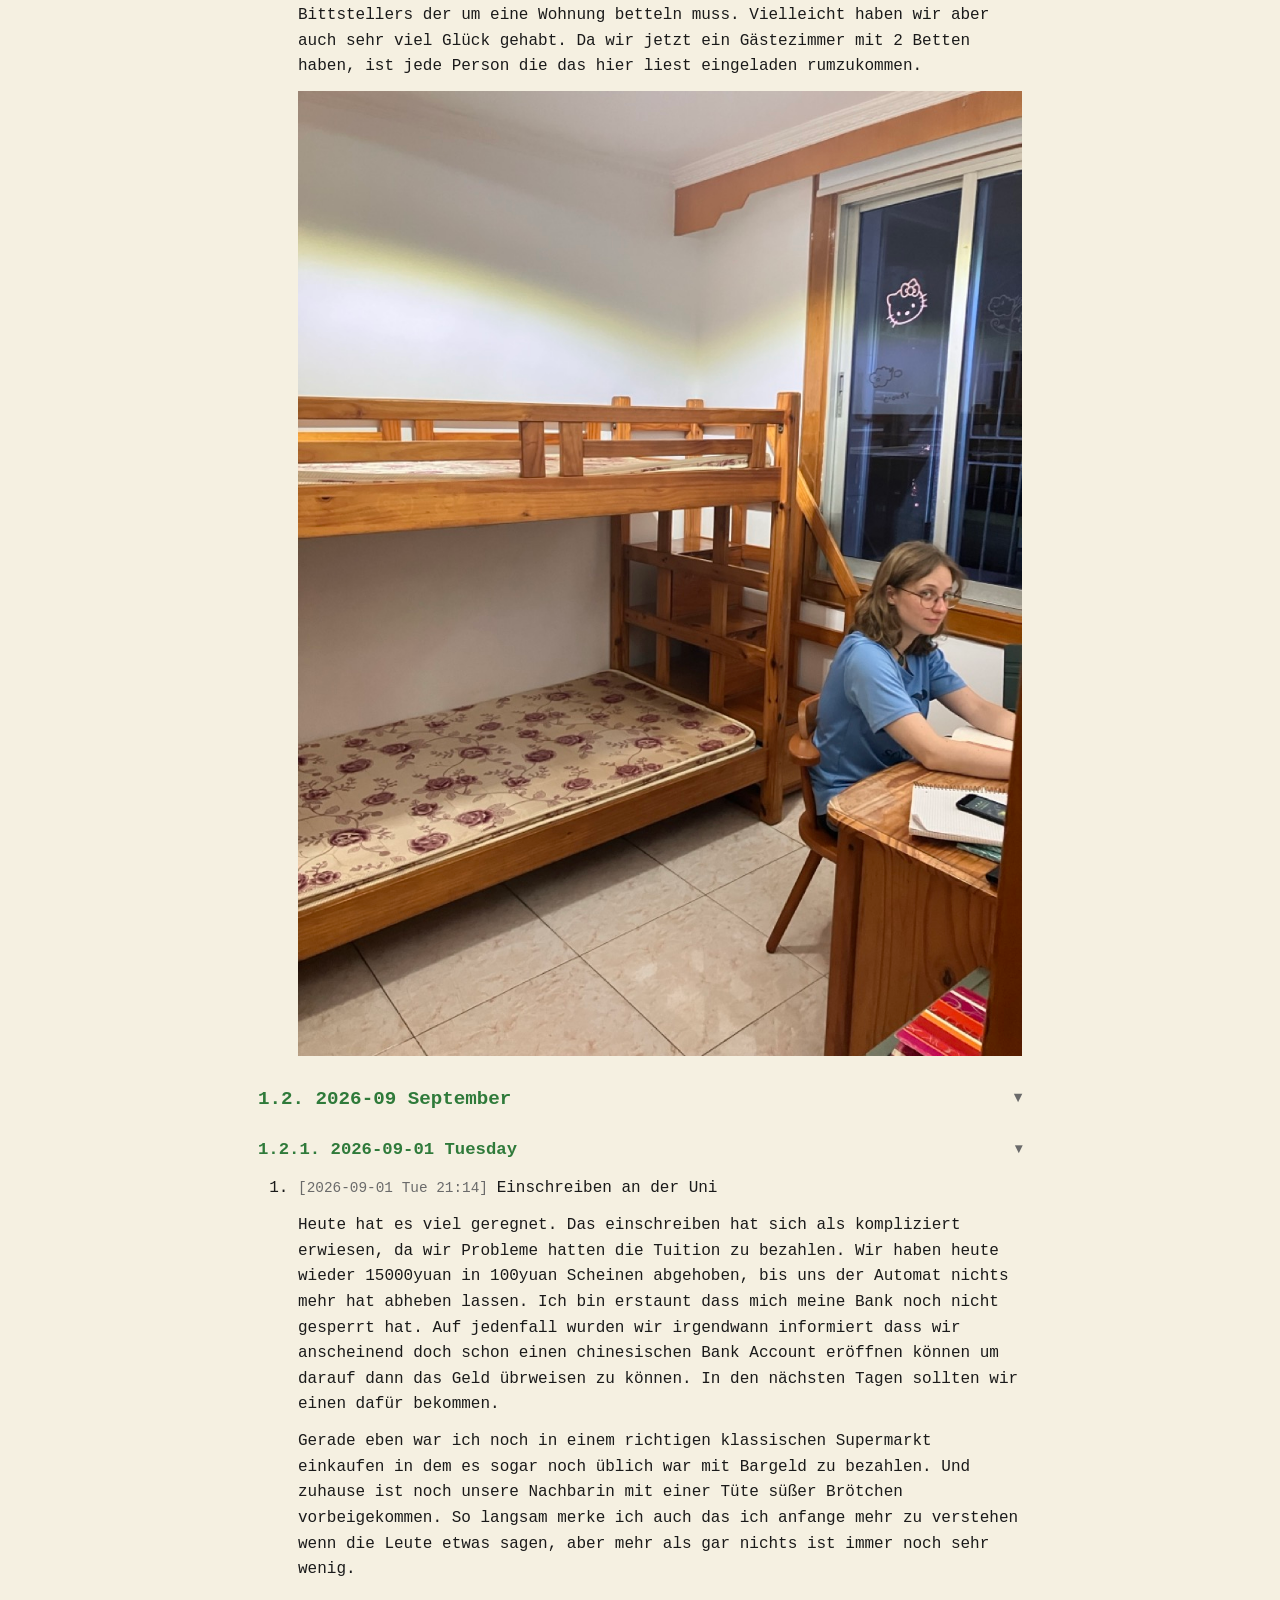
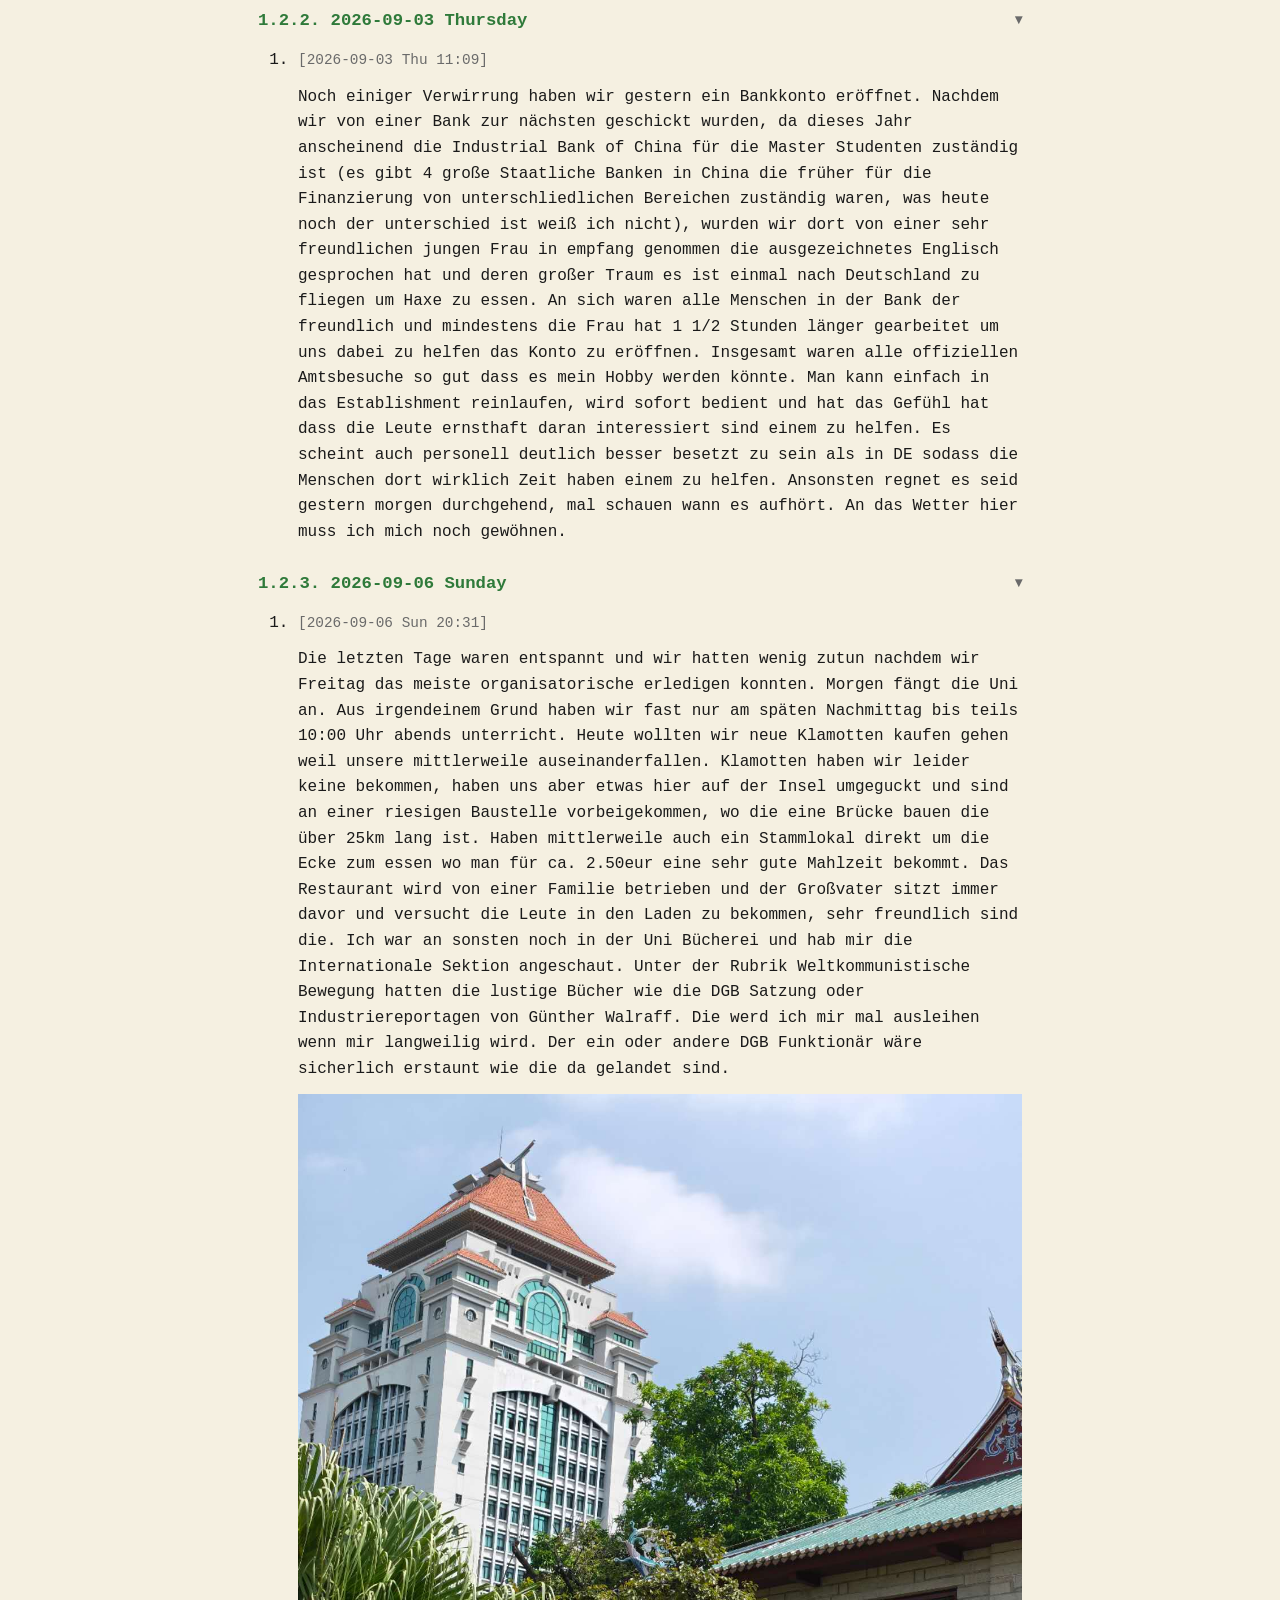
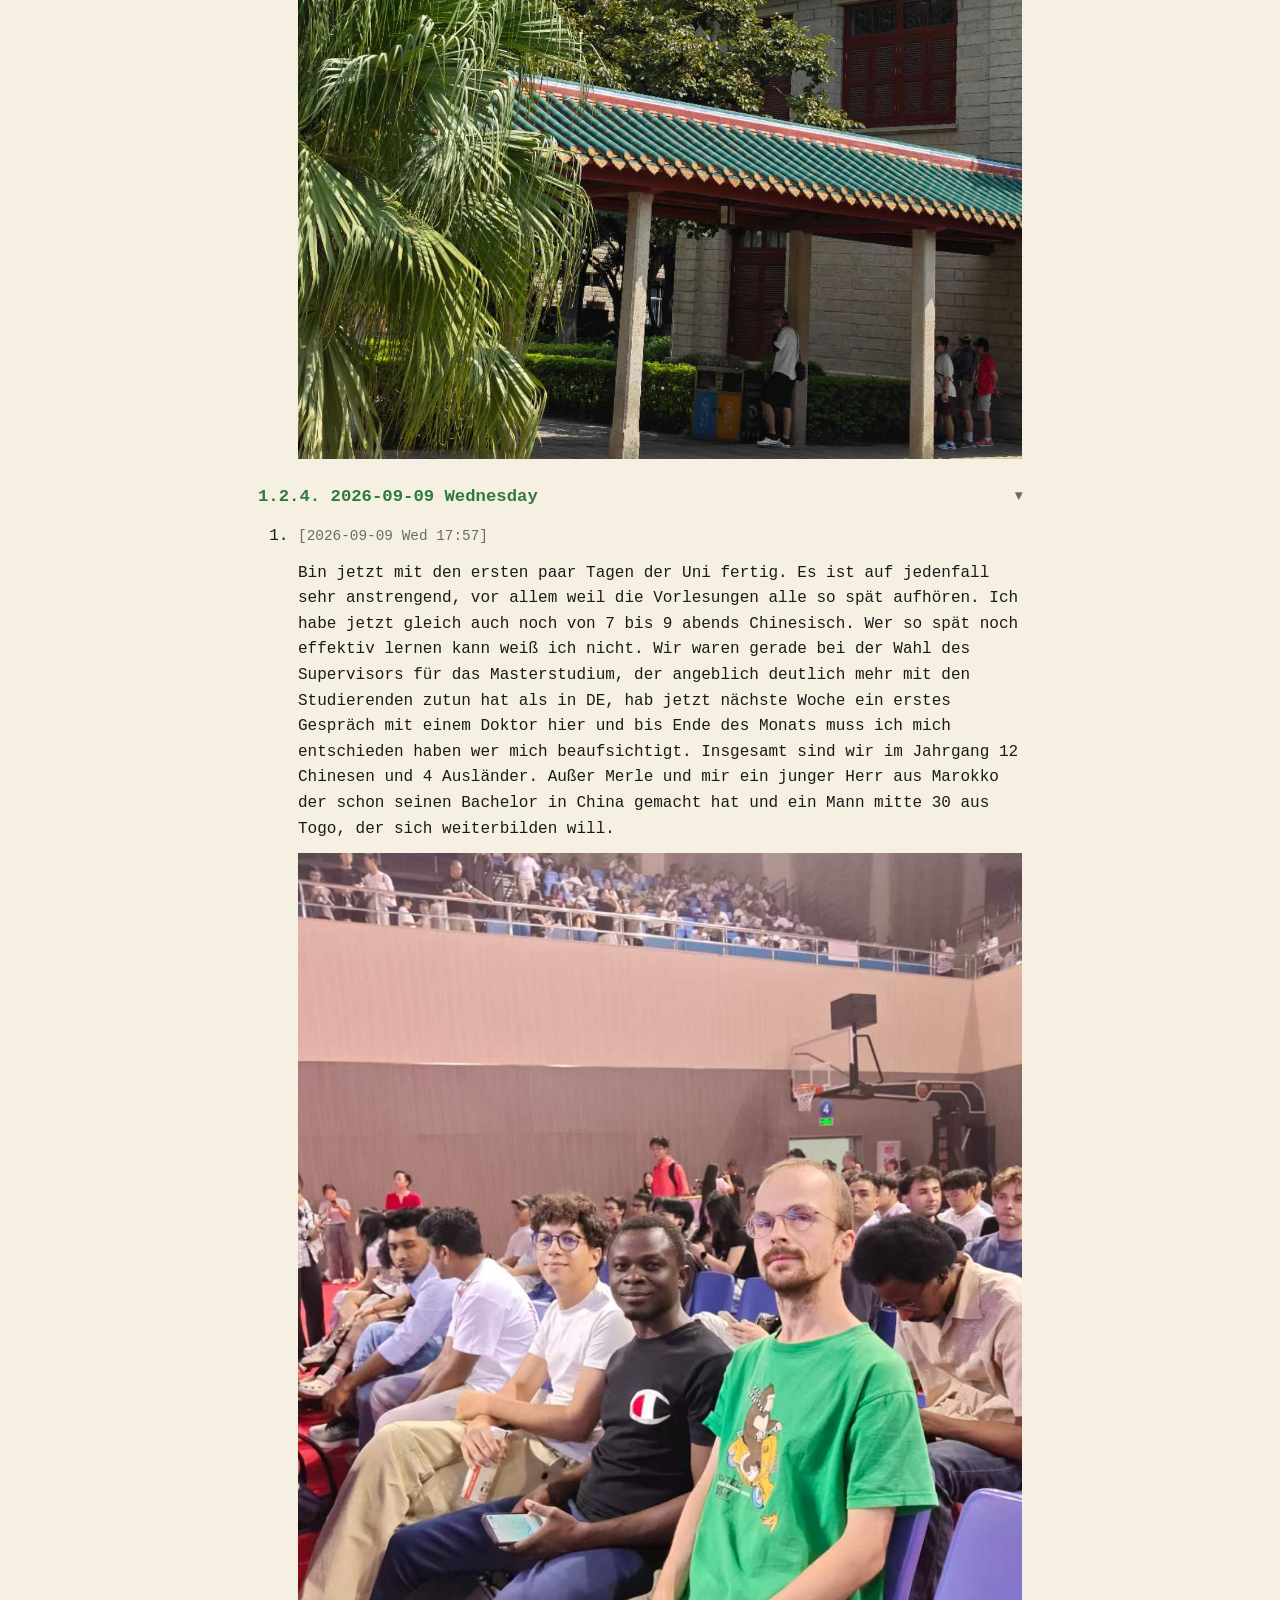
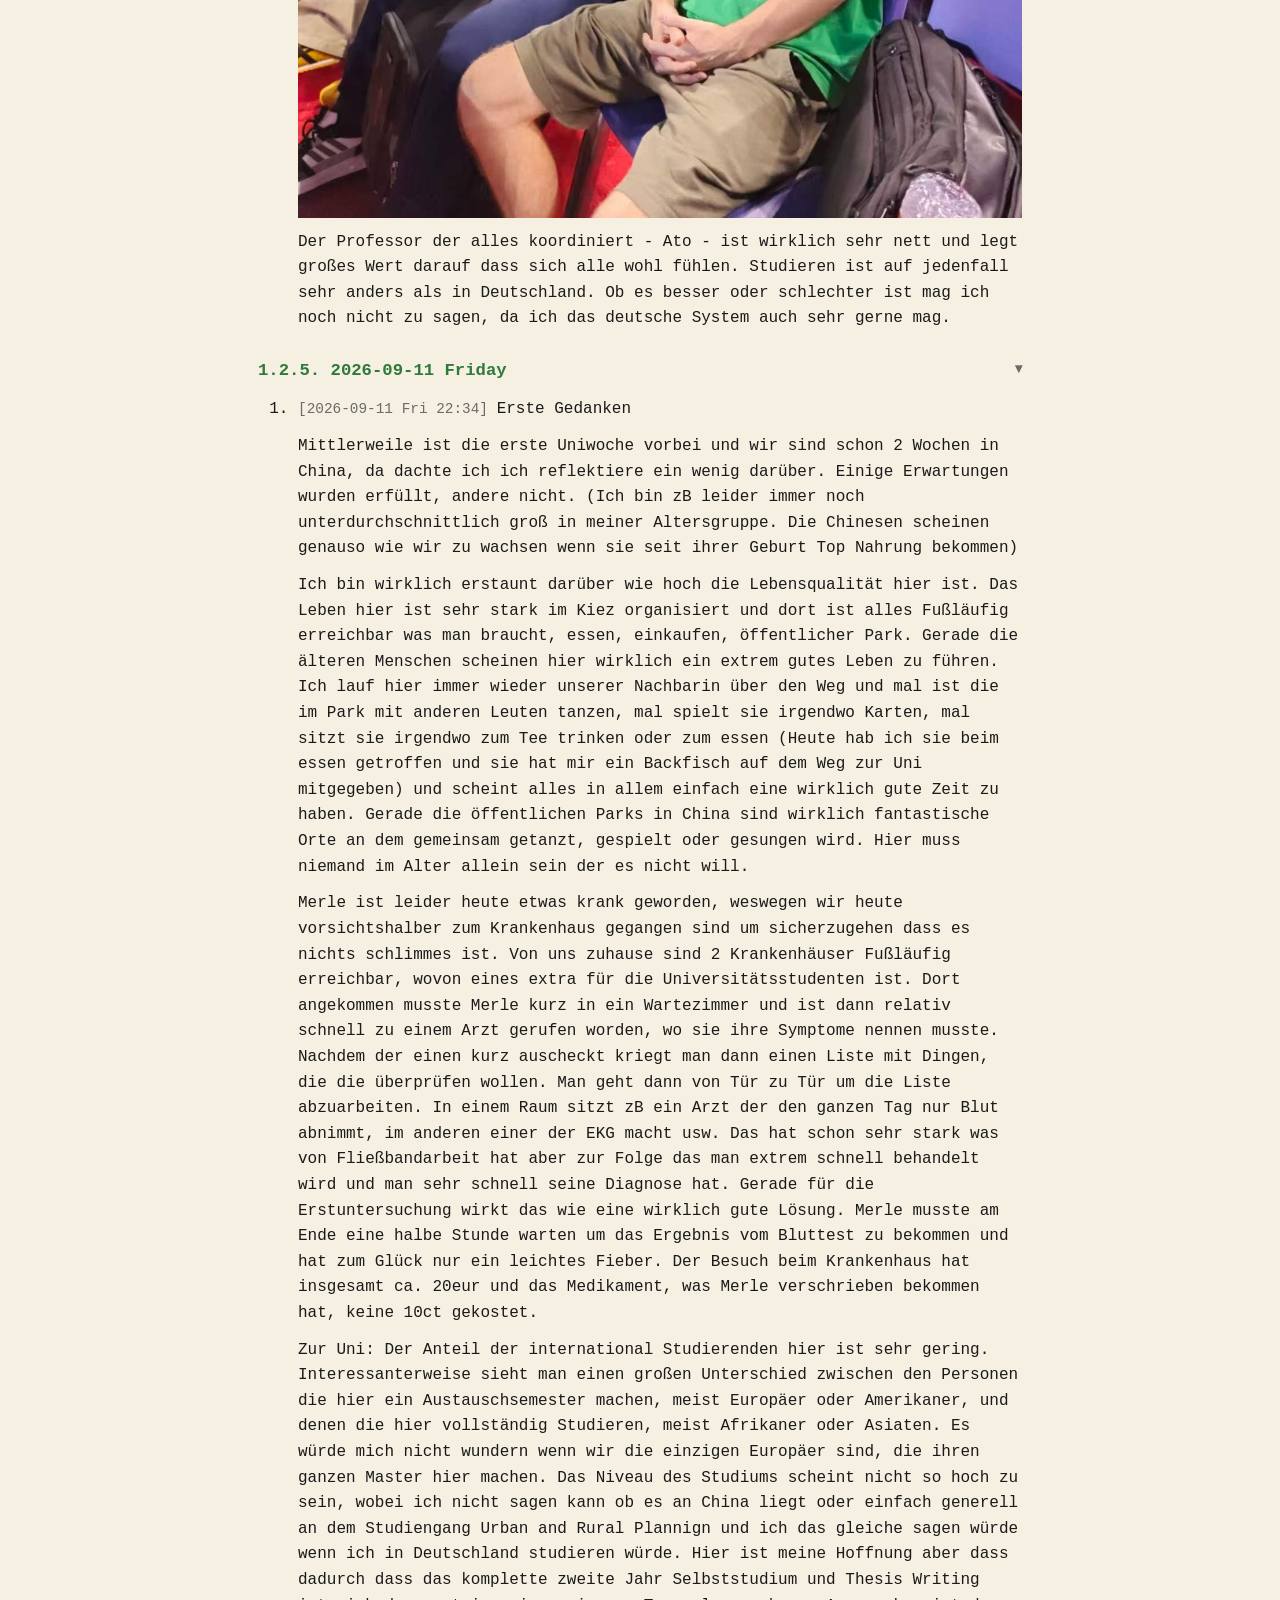
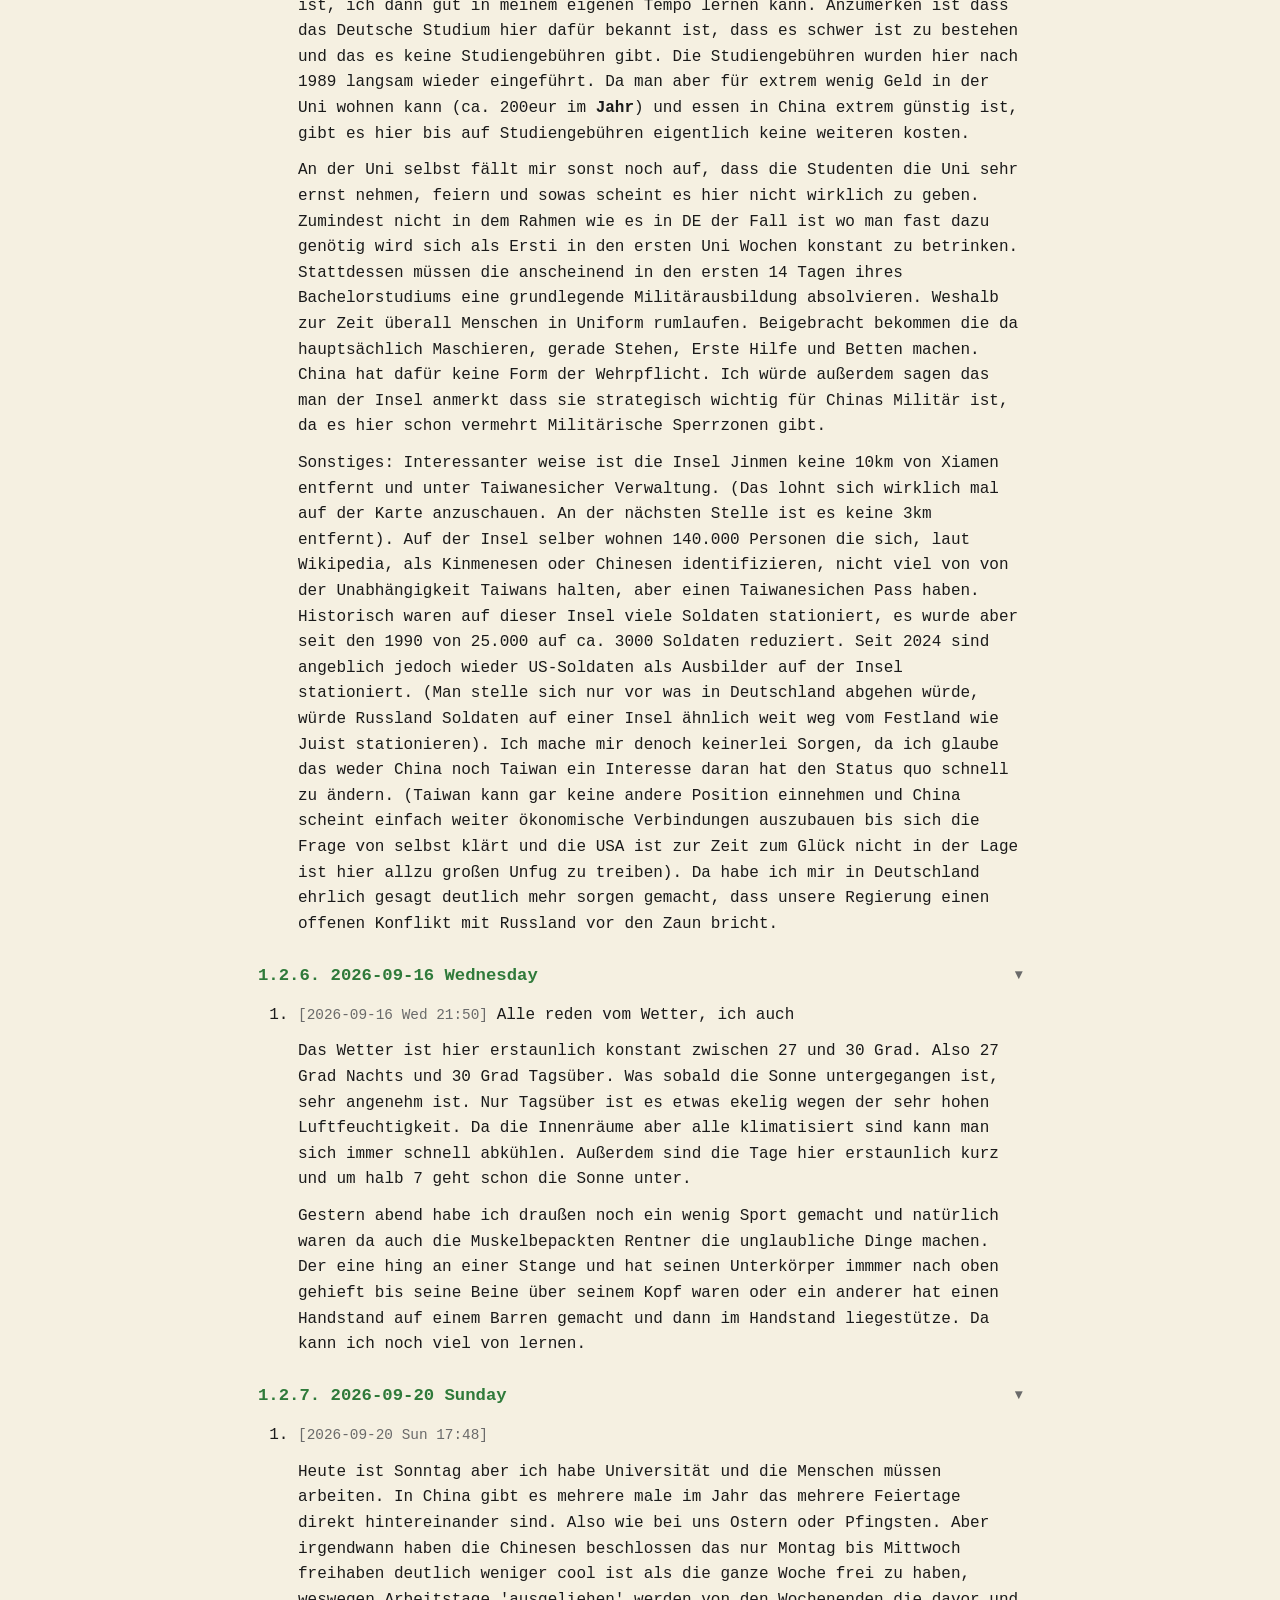
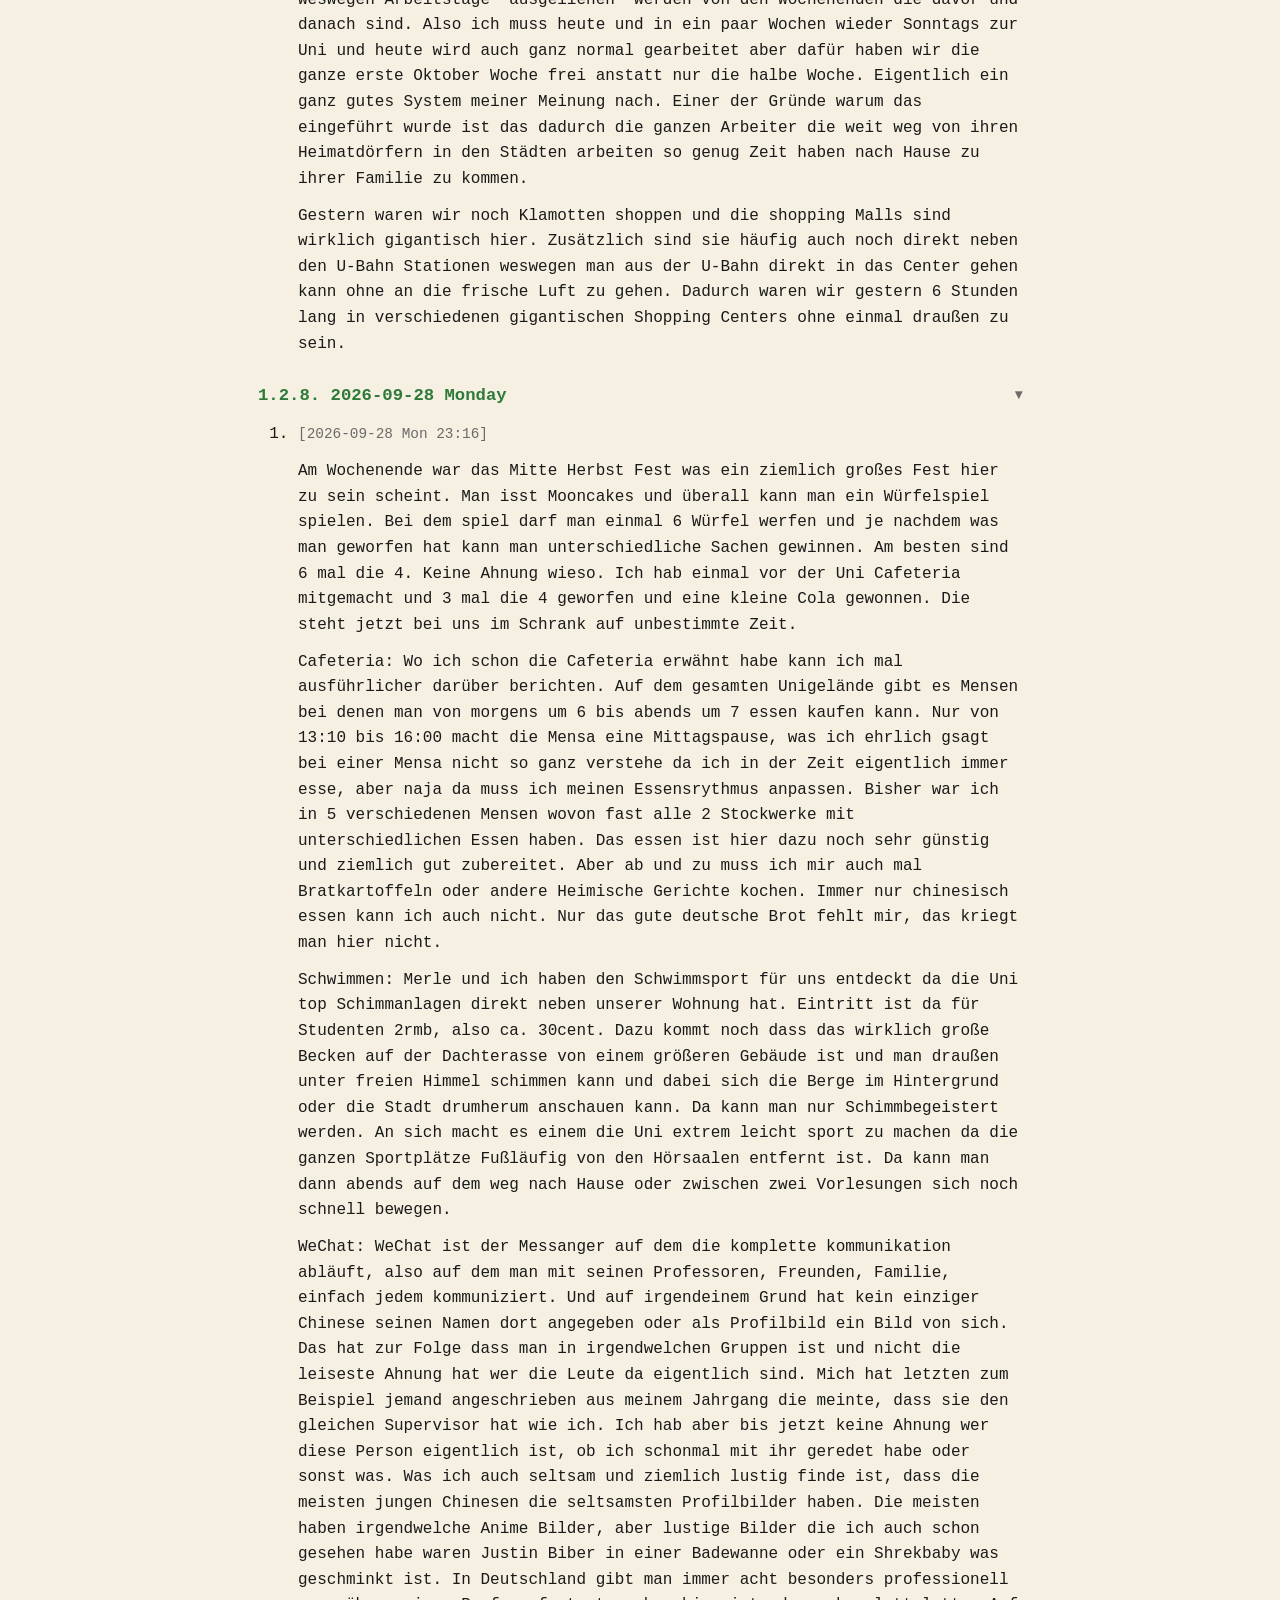
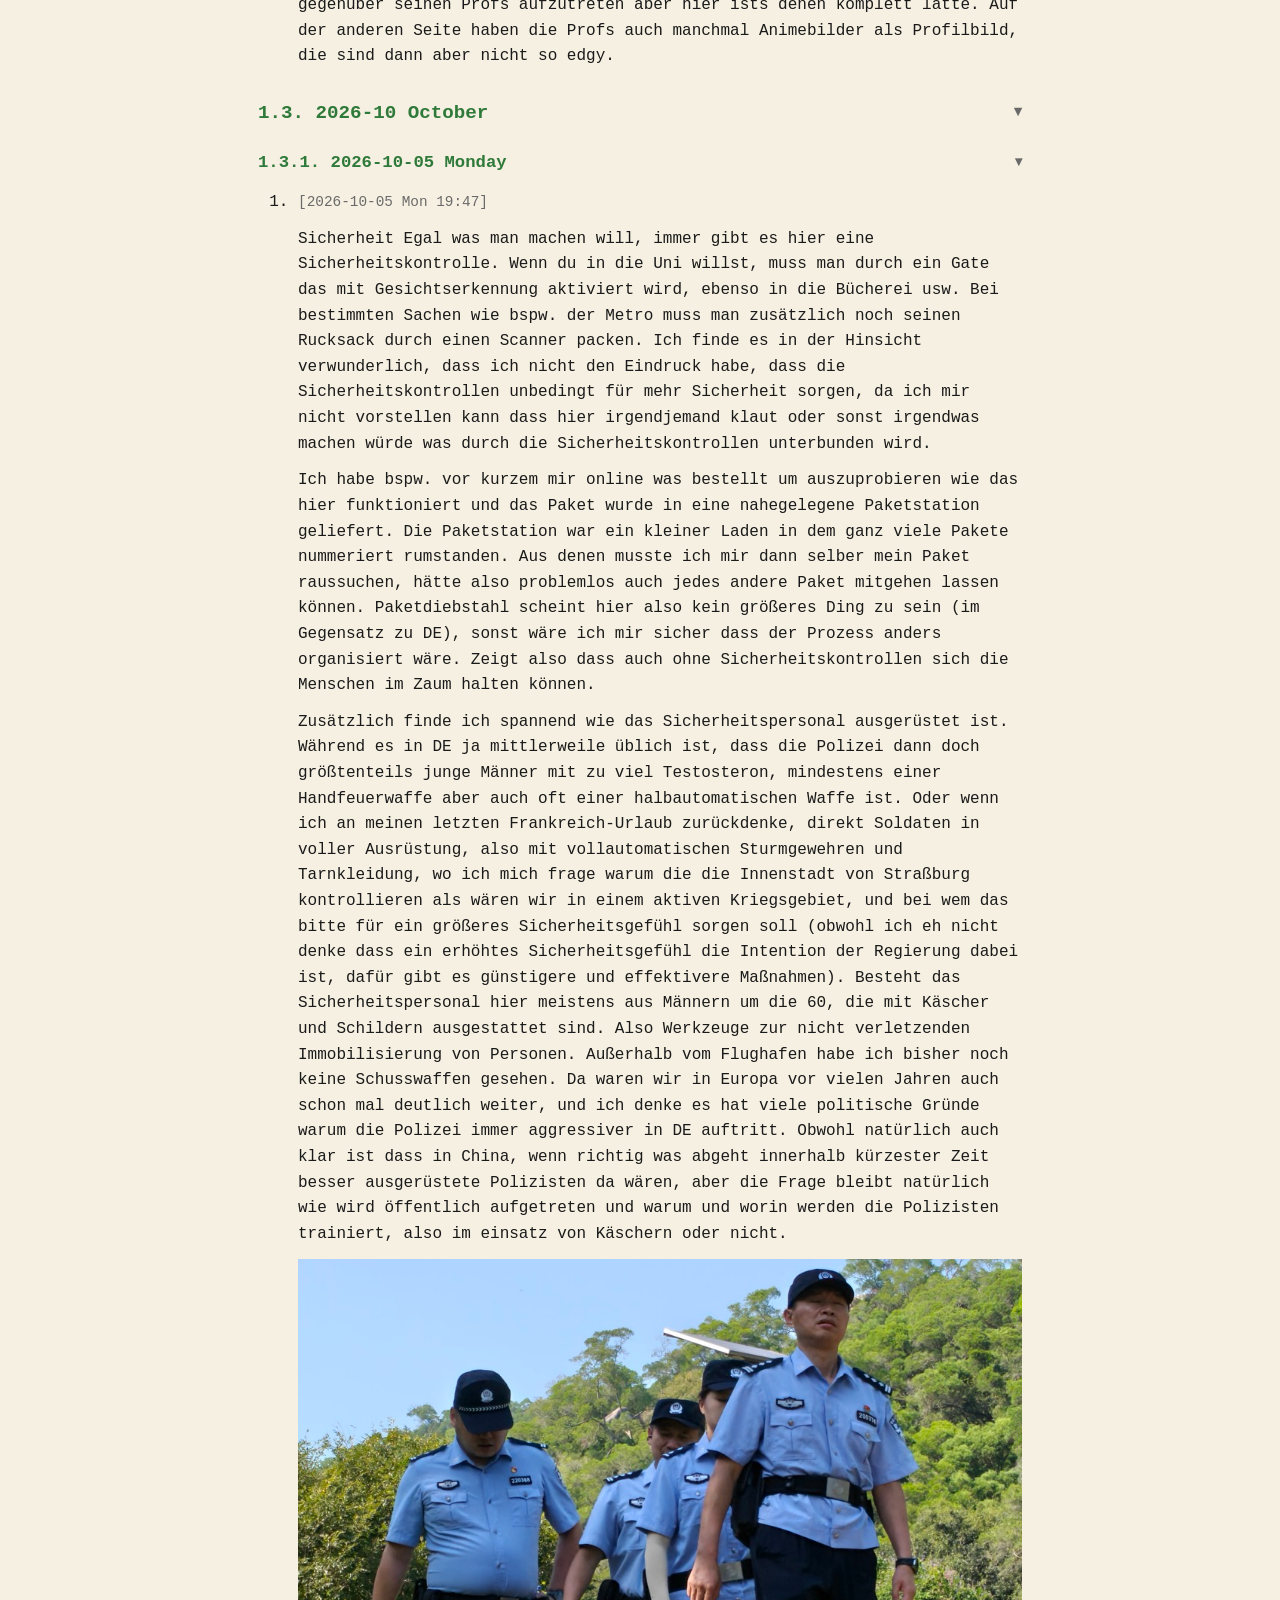
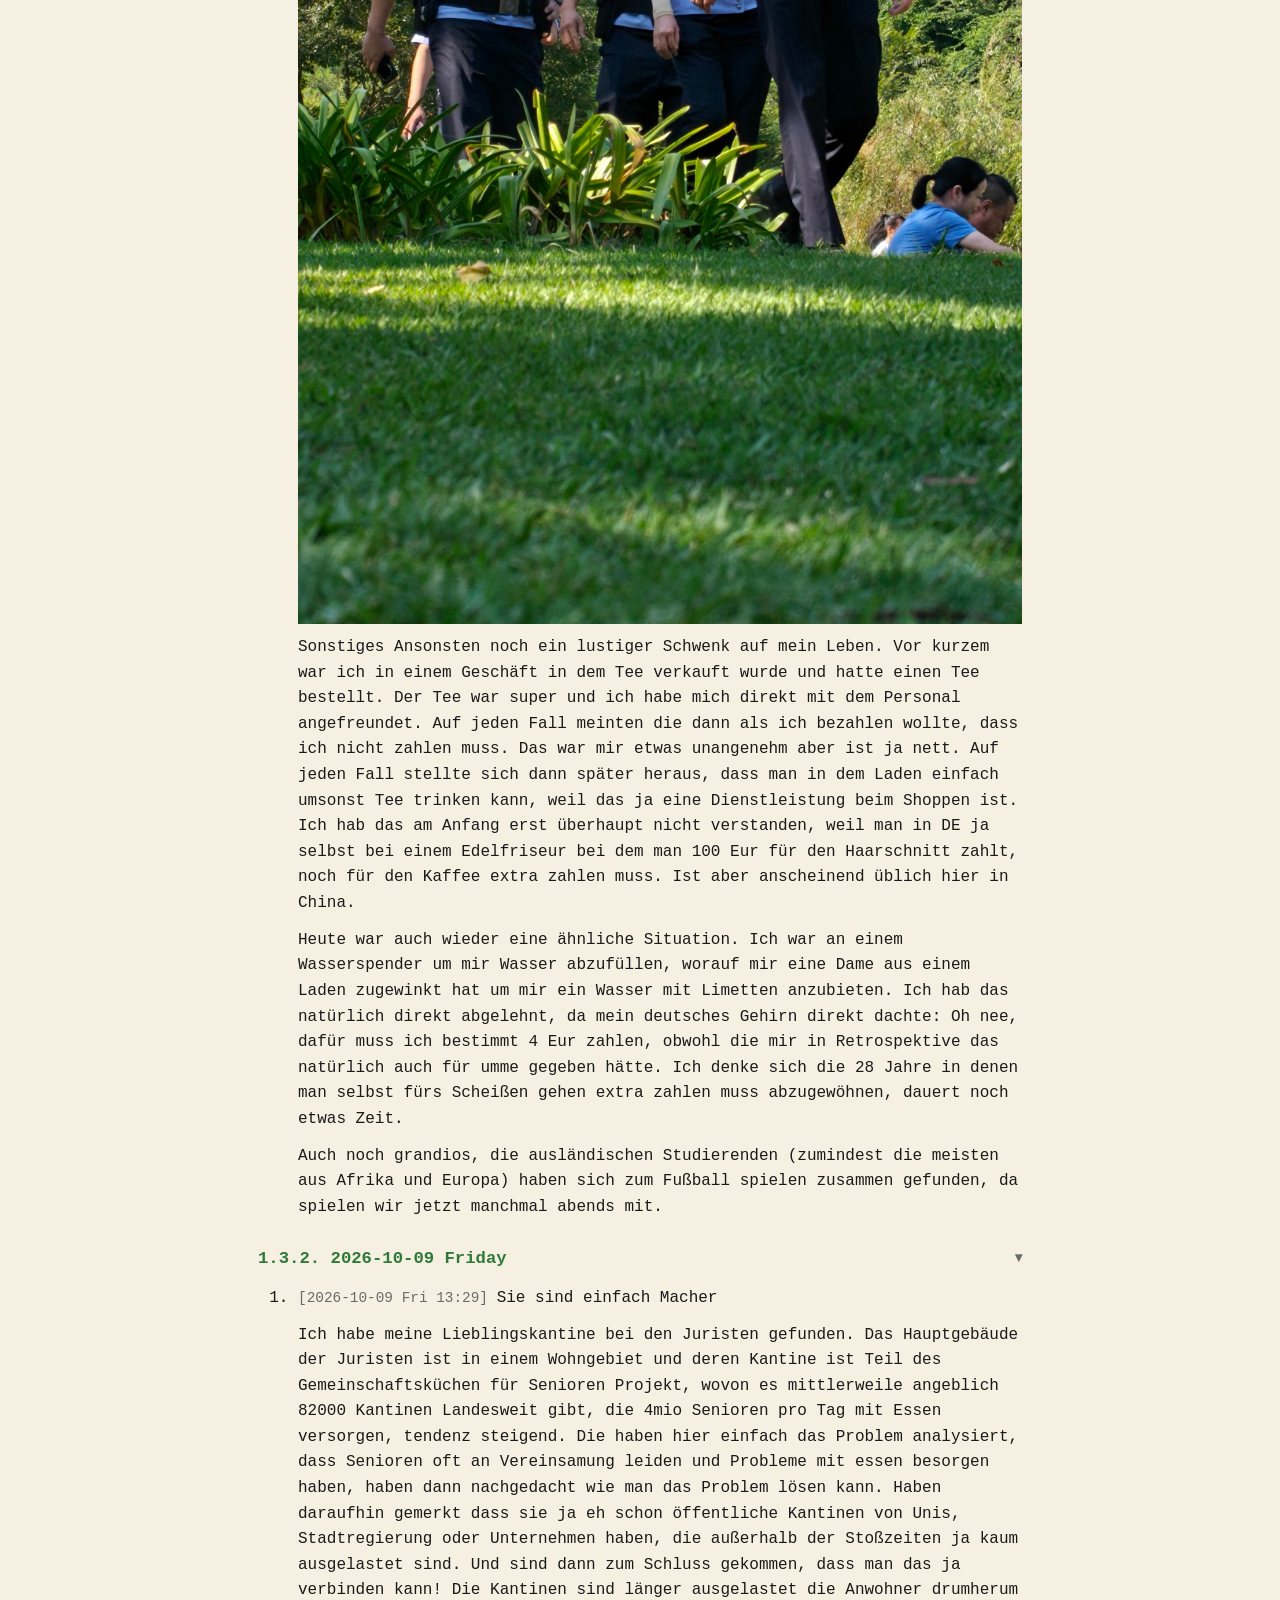
==== commit 61c7a052: "Update journal" ====
--- a/index.html
+++ b/index.html
@@ -3,7 +3,7 @@
 "http://www.w3.org/TR/xhtml1/DTD/xhtml1-strict.dtd">
 <html xmlns="http://www.w3.org/1999/xhtml" lang="en" xml:lang="en">
 <head>
-<!-- 2026-10-07 Wed 20:53 -->
+<!-- 2026-10-09 Fri 14:14 -->
 <meta http-equiv="Content-Type" content="text/html;charset=utf-8" />
 <meta name="viewport" content="width=device-width, initial-scale=1" />
 <title>&lrm;</title>
@@ -19,31 +19,32 @@
 <h2>Table of Contents</h2>
 <div id="text-table-of-contents" role="doc-toc">
 <ul>
-<li><a href="#org3bc09f7">1. 2026</a>
+<li><a href="#orge38230e">1. 2026</a>
 <ul>
-<li><a href="#org4d5cdcc">1.1. 2026-08 August</a>
+<li><a href="#org3e7efd4">1.1. 2026-08 August</a>
 <ul>
-<li><a href="#orgf165067">1.1.1. 2026-08-28 Friday</a></li>
-<li><a href="#org6603d94">1.1.2. 2026-08-29 Saturday</a></li>
-<li><a href="#org0f8bcb2">1.1.3. 2026-08-30 Sunday</a></li>
-<li><a href="#org8429c93">1.1.4. 2026-08-31 Monday</a></li>
+<li><a href="#org05118d9">1.1.1. 2026-08-28 Friday</a></li>
+<li><a href="#org332a0c9">1.1.2. 2026-08-29 Saturday</a></li>
+<li><a href="#org2a6d287">1.1.3. 2026-08-30 Sunday</a></li>
+<li><a href="#orgd379a03">1.1.4. 2026-08-31 Monday</a></li>
 </ul>
 </li>
-<li><a href="#org3387ad4">1.2. 2026-09 September</a>
+<li><a href="#orgf41540b">1.2. 2026-09 September</a>
 <ul>
-<li><a href="#org9fc8ca9">1.2.1. 2026-09-01 Tuesday</a></li>
-<li><a href="#org1af9357">1.2.2. 2026-09-03 Thursday</a></li>
-<li><a href="#org5704dd3">1.2.3. 2026-09-06 Sunday</a></li>
-<li><a href="#orgc9fa540">1.2.4. 2026-09-09 Wednesday</a></li>
-<li><a href="#org09b038b">1.2.5. 2026-09-11 Friday</a></li>
-<li><a href="#org3ee7c07">1.2.6. 2026-09-16 Wednesday</a></li>
-<li><a href="#orge8f5aee">1.2.7. 2026-09-20 Sunday</a></li>
-<li><a href="#orgc4abe8f">1.2.8. 2026-09-28 Monday</a></li>
+<li><a href="#orgd769b77">1.2.1. 2026-09-01 Tuesday</a></li>
+<li><a href="#org082f004">1.2.2. 2026-09-03 Thursday</a></li>
+<li><a href="#orgcb6163c">1.2.3. 2026-09-06 Sunday</a></li>
+<li><a href="#org013e24c">1.2.4. 2026-09-09 Wednesday</a></li>
+<li><a href="#org00d9803">1.2.5. 2026-09-11 Friday</a></li>
+<li><a href="#org78abb68">1.2.6. 2026-09-16 Wednesday</a></li>
+<li><a href="#org2f1be61">1.2.7. 2026-09-20 Sunday</a></li>
+<li><a href="#org13d82f8">1.2.8. 2026-09-28 Monday</a></li>
 </ul>
 </li>
-<li><a href="#org83ee3ff">1.3. 2026-10 October</a>
+<li><a href="#org38b86cc">1.3. 2026-10 October</a>
 <ul>
-<li><a href="#org7f508ac">1.3.1. 2026-10-05 Monday</a></li>
+<li><a href="#org49caada">1.3.1. 2026-10-05 Monday</a></li>
+<li><a href="#org31ca3c5">1.3.2. 2026-10-09 Friday</a></li>
 </ul>
 </li>
 </ul>
@@ -52,24 +53,24 @@
 </div>
 </div>
 
-<div id="orge664ad8" class="figure">
+<div id="orgebea005" class="figure">
 <p><img src="static/images/title.jpeg" alt="title.jpeg" />
 </p>
 </div>
-<div id="outline-container-org3bc09f7" class="outline-2">
-<h2 id="org3bc09f7"><span class="section-number-2">1.</span> 2026</h2>
+<div id="outline-container-orge38230e" class="outline-2">
+<h2 id="orge38230e"><span class="section-number-2">1.</span> 2026</h2>
 <div class="outline-text-2" id="text-1">
 </div>
-<div id="outline-container-org4d5cdcc" class="outline-3">
-<h3 id="org4d5cdcc"><span class="section-number-3">1.1.</span> 2026-08 August</h3>
+<div id="outline-container-org3e7efd4" class="outline-3">
+<h3 id="org3e7efd4"><span class="section-number-3">1.1.</span> 2026-08 August</h3>
 <div class="outline-text-3" id="text-1-1">
 </div>
-<div id="outline-container-orgf165067" class="outline-4">
-<h4 id="orgf165067"><span class="section-number-4">1.1.1.</span> 2026-08-28 Friday</h4>
+<div id="outline-container-org05118d9" class="outline-4">
+<h4 id="org05118d9"><span class="section-number-4">1.1.1.</span> 2026-08-28 Friday</h4>
 <div class="outline-text-4" id="text-1-1-1">
 </div>
 <ol class="org-ol">
-<li><a id="org0006b64"></a><span class="timestamp-wrapper"><span class="timestamp">[2026-08-28 Fri 22:00]</span></span><br />
+<li><a id="org370b598"></a><span class="timestamp-wrapper"><span class="timestamp">[2026-08-28 Fri 22:00]</span></span><br />
 <div class="outline-text-5" id="text-1-1-1-1">
 <p>
 Sind in Xiamen angekommen. Hotel ist etwas muffig und im Keller aber da wir sowieso schnell eine Wohnung finden wollen ist das kein Problem.
@@ -80,19 +81,19 @@
 </li>
 </ol>
 </div>
-<div id="outline-container-org6603d94" class="outline-4">
-<h4 id="org6603d94"><span class="section-number-4">1.1.2.</span> 2026-08-29 Saturday</h4>
+<div id="outline-container-org332a0c9" class="outline-4">
+<h4 id="org332a0c9"><span class="section-number-4">1.1.2.</span> 2026-08-29 Saturday</h4>
 <div class="outline-text-4" id="text-1-1-2">
 </div>
 <ol class="org-ol">
-<li><a id="orgbe4baf3"></a><span class="timestamp-wrapper"><span class="timestamp">[2026-08-29 Sat 10:00]</span></span><br />
+<li><a id="orgfae765e"></a><span class="timestamp-wrapper"><span class="timestamp">[2026-08-29 Sat 10:00]</span></span><br />
 <div class="outline-text-5" id="text-1-1-2-1">
 <p>
 Merle hat gemerkt das sie gestern ihre Kreditkarte verloren hat, WeChat Pay funktioniert immer noch nicht und wir haben kein Bargeld mehr. Haben Hunger.
 </p>
 </div>
 </li>
-<li><a id="org1b16f53"></a><span class="timestamp-wrapper"><span class="timestamp">[2026-08-29 Sat 20:00]</span></span><br />
+<li><a id="org83a87e5"></a><span class="timestamp-wrapper"><span class="timestamp">[2026-08-29 Sat 20:00]</span></span><br />
 <div class="outline-text-5" id="text-1-1-2-2">
 <p>
 Haben Bargeld abheben können und sind auf AliPay umgestiegen das scheint besser zu funktionieren.
@@ -102,12 +103,12 @@
 </li>
 </ol>
 </div>
-<div id="outline-container-org0f8bcb2" class="outline-4">
-<h4 id="org0f8bcb2"><span class="section-number-4">1.1.3.</span> 2026-08-30 Sunday</h4>
+<div id="outline-container-org2a6d287" class="outline-4">
+<h4 id="org2a6d287"><span class="section-number-4">1.1.3.</span> 2026-08-30 Sunday</h4>
 <div class="outline-text-4" id="text-1-1-3">
 </div>
 <ol class="org-ol">
-<li><a id="orgc7bf0f3"></a><span class="timestamp-wrapper"><span class="timestamp">[2026-08-30 Sun 22:29]</span></span><br />
+<li><a id="org2e74985"></a><span class="timestamp-wrapper"><span class="timestamp">[2026-08-30 Sun 22:29]</span></span><br />
 <div class="outline-text-5" id="text-1-1-3-1">
 <p>
 Heute hat Merle lange gearbeitet da wir uns auf das DAAD-Stipendium bewerben wollen.
@@ -118,19 +119,19 @@
 </li>
 </ol>
 </div>
-<div id="outline-container-org8429c93" class="outline-4">
-<h4 id="org8429c93"><span class="section-number-4">1.1.4.</span> 2026-08-31 Monday</h4>
+<div id="outline-container-orgd379a03" class="outline-4">
+<h4 id="orgd379a03"><span class="section-number-4">1.1.4.</span> 2026-08-31 Monday</h4>
 <div class="outline-text-4" id="text-1-1-4">
 </div>
 <ol class="org-ol">
-<li><a id="orga2e5fed"></a><span class="timestamp-wrapper"><span class="timestamp">[2026-08-31 Mon 13:28] </span></span> Wohnungssuche<br />
+<li><a id="org7d093a4"></a><span class="timestamp-wrapper"><span class="timestamp">[2026-08-31 Mon 13:28] </span></span> Wohnungssuche<br />
 <div class="outline-text-5" id="text-1-1-4-1">
 <p>
 Waren heute Vormittag auf Wohnungssuche. Haben Vorgestern eine Marklerin kontaktiert die Wohnungen für uns rausgesucht hat. Hatten um 9:30 ein Termin mit ihr. Die dritte Wohnung war sehr schön und die Vermieter waren auch direkt vor Ort. 2 Schlafzimmer, Balkon, Küche, Esszimmer. Die Mutter von dem Vermieter (eine richtige 阿姨) wohnt neben der Wohnung und wir wurden nach der Besichtigung energisch von der 阿姨 zum Tee eingeladen und dabei mit Cola und süßen Brötchen überhäuft. Der gefragte Preis war 3600 Yuan und wir haben auf 3100 Yuan (400eur) runter gehandelt. Mietvertrag geht leider nur für 1 1/2 Jahre da danach die Wohnung renoviert wird. Warten jetzt darauf den Mietvertrag zu unterschreiben und ziehen dann heute abend vom Hotel in die Wohnung. Wohnung wird die Tage noch geputzt und Kleinigkeiten erledigt vom Vermieter. Das ganze hat insgesamt bis 11:00 Uhr gedauert, also 1 1/2 Stunden. Alles in allem angenehmere Erfahrung als die Wohnungssuche in Deutschland.
 </p>
 </div>
 </li>
-<li><a id="org85d1074"></a><span class="timestamp-wrapper"><span class="timestamp">[2026-08-31 Mon 22:50]</span></span><br />
+<li><a id="orgabcb462"></a><span class="timestamp-wrapper"><span class="timestamp">[2026-08-31 Mon 22:50]</span></span><br />
 <div class="outline-text-5" id="text-1-1-4-2">
 <p>
 Sind erfolgreich eingezogen.
@@ -147,7 +148,7 @@
 </p>
 
 
-<div id="org614b474" class="figure">
+<div id="org7257c94" class="figure">
 <p><img src="static/images/wohnung.jpeg" alt="wohnung.jpeg" />
 </p>
 </div>
@@ -156,16 +157,16 @@
 </ol>
 </div>
 </div>
-<div id="outline-container-org3387ad4" class="outline-3">
-<h3 id="org3387ad4"><span class="section-number-3">1.2.</span> 2026-09 September</h3>
+<div id="outline-container-orgf41540b" class="outline-3">
+<h3 id="orgf41540b"><span class="section-number-3">1.2.</span> 2026-09 September</h3>
 <div class="outline-text-3" id="text-1-2">
 </div>
-<div id="outline-container-org9fc8ca9" class="outline-4">
-<h4 id="org9fc8ca9"><span class="section-number-4">1.2.1.</span> 2026-09-01 Tuesday</h4>
+<div id="outline-container-orgd769b77" class="outline-4">
+<h4 id="orgd769b77"><span class="section-number-4">1.2.1.</span> 2026-09-01 Tuesday</h4>
 <div class="outline-text-4" id="text-1-2-1">
 </div>
 <ol class="org-ol">
-<li><a id="org4d435a1"></a><span class="timestamp-wrapper"><span class="timestamp">[2026-09-01 Tue 21:14] </span></span> Einschreiben an der Uni<br />
+<li><a id="orgfd56eb4"></a><span class="timestamp-wrapper"><span class="timestamp">[2026-09-01 Tue 21:14] </span></span> Einschreiben an der Uni<br />
 <div class="outline-text-5" id="text-1-2-1-1">
 <p>
 Heute hat es viel geregnet. Das einschreiben hat sich als kompliziert erwiesen, da wir Probleme hatten die Tuition zu bezahlen. Wir haben heute wieder 15000yuan in 100yuan Scheinen abgehoben, bis uns der Automat nichts mehr hat abheben lassen. Ich bin erstaunt dass mich meine Bank noch nicht gesperrt hat.
@@ -180,12 +181,12 @@
 </li>
 </ol>
 </div>
-<div id="outline-container-org1af9357" class="outline-4">
-<h4 id="org1af9357"><span class="section-number-4">1.2.2.</span> 2026-09-03 Thursday</h4>
+<div id="outline-container-org082f004" class="outline-4">
+<h4 id="org082f004"><span class="section-number-4">1.2.2.</span> 2026-09-03 Thursday</h4>
 <div class="outline-text-4" id="text-1-2-2">
 </div>
 <ol class="org-ol">
-<li><a id="orgd3bec7c"></a><span class="timestamp-wrapper"><span class="timestamp">[2026-09-03 Thu 11:09]</span></span><br />
+<li><a id="orgc02a090"></a><span class="timestamp-wrapper"><span class="timestamp">[2026-09-03 Thu 11:09]</span></span><br />
 <div class="outline-text-5" id="text-1-2-2-1">
 <p>
 Noch einiger Verwirrung haben wir gestern ein Bankkonto eröffnet. Nachdem wir von einer Bank zur nächsten geschickt wurden, da dieses Jahr anscheinend die Industrial Bank of China für die Master Studenten zuständig ist (es gibt 4 große Staatliche Banken in China die früher für die Finanzierung von unterschliedlichen Bereichen zuständig waren, was heute noch der unterschied ist weiß ich nicht), wurden wir dort von einer sehr freundlichen jungen Frau in empfang genommen die ausgezeichnetes Englisch gesprochen hat und deren großer Traum es ist einmal nach Deutschland zu fliegen um Haxe zu essen.
@@ -197,12 +198,12 @@
 </li>
 </ol>
 </div>
-<div id="outline-container-org5704dd3" class="outline-4">
-<h4 id="org5704dd3"><span class="section-number-4">1.2.3.</span> 2026-09-06 Sunday</h4>
+<div id="outline-container-orgcb6163c" class="outline-4">
+<h4 id="orgcb6163c"><span class="section-number-4">1.2.3.</span> 2026-09-06 Sunday</h4>
 <div class="outline-text-4" id="text-1-2-3">
 </div>
 <ol class="org-ol">
-<li><a id="org85f72f3"></a><span class="timestamp-wrapper"><span class="timestamp">[2026-09-06 Sun 20:31]</span></span><br />
+<li><a id="orgbff8b19"></a><span class="timestamp-wrapper"><span class="timestamp">[2026-09-06 Sun 20:31]</span></span><br />
 <div class="outline-text-5" id="text-1-2-3-1">
 <p>
 Die letzten Tage waren entspannt und wir hatten wenig zutun nachdem wir Freitag das meiste organisatorische erledigen konnten. Morgen fängt die Uni an. Aus irgendeinem Grund haben wir fast nur am späten Nachmittag bis teils 10:00 Uhr abends unterricht.
@@ -213,7 +214,7 @@
 
 
 
-<div id="org454b43d" class="figure">
+<div id="org4213804" class="figure">
 <p><img src="static/images/uni.jpeg" alt="uni.jpeg" />
 </p>
 </div>
@@ -221,12 +222,12 @@
 </li>
 </ol>
 </div>
-<div id="outline-container-orgc9fa540" class="outline-4">
-<h4 id="orgc9fa540"><span class="section-number-4">1.2.4.</span> 2026-09-09 Wednesday</h4>
+<div id="outline-container-org013e24c" class="outline-4">
+<h4 id="org013e24c"><span class="section-number-4">1.2.4.</span> 2026-09-09 Wednesday</h4>
 <div class="outline-text-4" id="text-1-2-4">
 </div>
 <ol class="org-ol">
-<li><a id="org7931230"></a><span class="timestamp-wrapper"><span class="timestamp">[2026-09-09 Wed 17:57]</span></span><br />
+<li><a id="org1249bbe"></a><span class="timestamp-wrapper"><span class="timestamp">[2026-09-09 Wed 17:57]</span></span><br />
 <div class="outline-text-5" id="text-1-2-4-1">
 <p>
 Bin jetzt mit den ersten paar Tagen der Uni fertig. Es ist auf jedenfall sehr anstrengend, vor allem weil die Vorlesungen alle so spät aufhören. Ich habe jetzt gleich auch noch von 7 bis 9 abends Chinesisch. Wer so spät noch effektiv lernen kann weiß ich nicht.
@@ -236,7 +237,7 @@
 
 
 
-<div id="orgadc2c2d" class="figure">
+<div id="orgf9908b8" class="figure">
 <p><img src="static/images/tongxue.jpeg" alt="tongxue.jpeg" />
 </p>
 </div>
@@ -249,12 +250,12 @@
 </li>
 </ol>
 </div>
-<div id="outline-container-org09b038b" class="outline-4">
-<h4 id="org09b038b"><span class="section-number-4">1.2.5.</span> 2026-09-11 Friday</h4>
+<div id="outline-container-org00d9803" class="outline-4">
+<h4 id="org00d9803"><span class="section-number-4">1.2.5.</span> 2026-09-11 Friday</h4>
 <div class="outline-text-4" id="text-1-2-5">
 </div>
 <ol class="org-ol">
-<li><a id="org382b317"></a><span class="timestamp-wrapper"><span class="timestamp">[2026-09-11 Fri 22:34] </span></span> Erste Gedanken<br />
+<li><a id="org1b13ee4"></a><span class="timestamp-wrapper"><span class="timestamp">[2026-09-11 Fri 22:34] </span></span> Erste Gedanken<br />
 <div class="outline-text-5" id="text-1-2-5-1">
 <p>
 Mittlerweile ist die erste Uniwoche vorbei und wir sind schon 2 Wochen in China, da dachte ich ich reflektiere ein wenig darüber. Einige Erwartungen wurden erfüllt, andere nicht. (Ich bin zB leider immer noch unterdurchschnittlich groß in meiner Altersgruppe. Die Chinesen scheinen genauso wie wir zu wachsen wenn sie seit ihrer Geburt Top Nahrung bekommen)
@@ -294,12 +295,12 @@
 </li>
 </ol>
 </div>
-<div id="outline-container-org3ee7c07" class="outline-4">
-<h4 id="org3ee7c07"><span class="section-number-4">1.2.6.</span> 2026-09-16 Wednesday</h4>
+<div id="outline-container-org78abb68" class="outline-4">
+<h4 id="org78abb68"><span class="section-number-4">1.2.6.</span> 2026-09-16 Wednesday</h4>
 <div class="outline-text-4" id="text-1-2-6">
 </div>
 <ol class="org-ol">
-<li><a id="orgc962ddb"></a><span class="timestamp-wrapper"><span class="timestamp">[2026-09-16 Wed 21:50] </span></span> Alle reden vom Wetter, ich auch<br />
+<li><a id="orga4d3fcf"></a><span class="timestamp-wrapper"><span class="timestamp">[2026-09-16 Wed 21:50] </span></span> Alle reden vom Wetter, ich auch<br />
 <div class="outline-text-5" id="text-1-2-6-1">
 <p>
 Das Wetter ist hier erstaunlich konstant zwischen 27 und 30 Grad. Also 27 Grad Nachts und 30 Grad Tagsüber. Was sobald die Sonne untergegangen ist, sehr angenehm ist. Nur Tagsüber ist es etwas ekelig wegen der sehr hohen Luftfeuchtigkeit. Da die Innenräume aber alle klimatisiert sind kann man sich immer schnell abkühlen. Außerdem sind die Tage hier erstaunlich kurz und um halb 7 geht schon die Sonne unter.
@@ -312,12 +313,12 @@
 </li>
 </ol>
 </div>
-<div id="outline-container-orge8f5aee" class="outline-4">
-<h4 id="orge8f5aee"><span class="section-number-4">1.2.7.</span> 2026-09-20 Sunday</h4>
+<div id="outline-container-org2f1be61" class="outline-4">
+<h4 id="org2f1be61"><span class="section-number-4">1.2.7.</span> 2026-09-20 Sunday</h4>
 <div class="outline-text-4" id="text-1-2-7">
 </div>
 <ol class="org-ol">
-<li><a id="org9183f6e"></a><span class="timestamp-wrapper"><span class="timestamp">[2026-09-20 Sun 17:48]</span></span><br />
+<li><a id="org5305785"></a><span class="timestamp-wrapper"><span class="timestamp">[2026-09-20 Sun 17:48]</span></span><br />
 <div class="outline-text-5" id="text-1-2-7-1">
 <p>
 Heute ist Sonntag aber ich habe Universität und die Menschen müssen arbeiten.
@@ -333,12 +334,12 @@
 </li>
 </ol>
 </div>
-<div id="outline-container-orgc4abe8f" class="outline-4">
-<h4 id="orgc4abe8f"><span class="section-number-4">1.2.8.</span> 2026-09-28 Monday</h4>
+<div id="outline-container-org13d82f8" class="outline-4">
+<h4 id="org13d82f8"><span class="section-number-4">1.2.8.</span> 2026-09-28 Monday</h4>
 <div class="outline-text-4" id="text-1-2-8">
 </div>
 <ol class="org-ol">
-<li><a id="org3b6f322"></a><span class="timestamp-wrapper"><span class="timestamp">[2026-09-28 Mon 23:16]</span></span><br />
+<li><a id="org819ffbd"></a><span class="timestamp-wrapper"><span class="timestamp">[2026-09-28 Mon 23:16]</span></span><br />
 <div class="outline-text-5" id="text-1-2-8-1">
 <p>
 Am Wochenende war das Mitte Herbst Fest was ein ziemlich großes Fest hier zu sein scheint. Man isst Mooncakes und überall kann man ein Würfelspiel spielen. Bei dem spiel darf man einmal 6 Würfel werfen und je nachdem was man geworfen hat kann man unterschiedliche Sachen gewinnen. Am besten sind 6 mal die 4. Keine Ahnung wieso.
@@ -368,16 +369,16 @@
 </ol>
 </div>
 </div>
-<div id="outline-container-org83ee3ff" class="outline-3">
-<h3 id="org83ee3ff"><span class="section-number-3">1.3.</span> 2026-10 October</h3>
+<div id="outline-container-org38b86cc" class="outline-3">
+<h3 id="org38b86cc"><span class="section-number-3">1.3.</span> 2026-10 October</h3>
 <div class="outline-text-3" id="text-1-3">
 </div>
-<div id="outline-container-org7f508ac" class="outline-4">
-<h4 id="org7f508ac"><span class="section-number-4">1.3.1.</span> 2026-10-05 Monday</h4>
+<div id="outline-container-org49caada" class="outline-4">
+<h4 id="org49caada"><span class="section-number-4">1.3.1.</span> 2026-10-05 Monday</h4>
 <div class="outline-text-4" id="text-1-3-1">
 </div>
 <ol class="org-ol">
-<li><a id="org0246745"></a><span class="timestamp-wrapper"><span class="timestamp">[2026-10-05 Mon 19:47]</span></span><br />
+<li><a id="org075ee28"></a><span class="timestamp-wrapper"><span class="timestamp">[2026-10-05 Mon 19:47]</span></span><br />
 <div class="outline-text-5" id="text-1-3-1-1">
 <p>
 <span class="underline">Sicherheit</span>
@@ -395,7 +396,7 @@
 </p>
 
 
-<div id="org90c66a5" class="figure">
+<div id="org30fe02d" class="figure">
 <p><img src="static/images/sicherheit.jpeg" alt="sicherheit.jpeg" />
 </p>
 </div>
@@ -419,12 +420,42 @@
 </li>
 </ol>
 </div>
+<div id="outline-container-org31ca3c5" class="outline-4">
+<h4 id="org31ca3c5"><span class="section-number-4">1.3.2.</span> 2026-10-09 Friday</h4>
+<div class="outline-text-4" id="text-1-3-2">
+</div>
+<ol class="org-ol">
+<li><a id="org8437b29"></a><span class="timestamp-wrapper"><span class="timestamp">[2026-10-09 Fri 13:29] </span></span> Sie sind einfach Macher<br />
+<div class="outline-text-5" id="text-1-3-2-1">
+<p>
+Ich habe meine Lieblingskantine bei den Juristen gefunden.
+Das Hauptgebäude der Juristen ist in einem Wohngebiet und deren Kantine ist Teil des Gemeinschaftsküchen für Senioren Projekt, wovon es mittlerweile angeblich 82000 Kantinen Landesweit gibt, die 4mio Senioren pro Tag mit Essen versorgen, tendenz steigend.
+Die haben hier einfach das Problem analysiert, dass Senioren oft an Vereinsamung leiden und Probleme mit essen besorgen haben, haben dann nachgedacht wie man das Problem lösen kann.  Haben daraufhin gemerkt dass sie ja eh schon öffentliche Kantinen von Unis, Stadtregierung oder Unternehmen haben, die außerhalb der Stoßzeiten ja kaum ausgelastet sind. Und sind dann zum Schluss gekommen, dass man das ja verbinden kann! Die Kantinen sind länger ausgelastet die Anwohner drumherum haben einen guten Ort um zu essen und um sich zu begegnen und man kann gleichzeitig noch das Essen für Senioren und Bedürftigte Subventionieren um gezielt einen Sozialen Ausgleich herzustellen. In der Praxis werden auch ganz neue Kantinen für die Bevölkerung aufgemacht und es ist Teil der 15-Minuten Stadt in der alle Versorgungsmöglichkeiten innerhalb von 15-Minuten Fußweg erreicht werden soll und die meisten Kantinen sind mittlerweile echte Gemeinschaftküchen und kein reiner Seniorentreff.
+</p>
+
+
+<div id="orgc6adc7e" class="figure">
+<p><img src="static/images/kantine.jpeg" alt="kantine.jpeg" />
+</p>
+</div>
+
+<p>
+An sich merkt man hier immer wieder, dass jemand eine prakmatische, gute Idee hatte und die dann einfach umgesetzt wird. Ich bin letztens zum Beispiel aus der Metro ausgestiegen um am Ausgang der Station hingen kleine Papierkarten mit Wegbeschreibungen zu nahegelegenden Orten von Interesse (also  Uni, Stadtmuseum etc) die man sich als wegweiser abreißen konnte.
+</p>
+
+<p>
+Die lokalen Regierungen haben relativ großen Spielraum Dinge auszuprobieren und Dinge die dann besonders gut funktionieren werden dann auf größerer Ebene weiter ausgerollt.
+</p>
+</div>
+</li>
+</ol>
+</div>
 </div>
 </div>
 </div>
 <div id="postamble" class="status">
 <p class="author">Author: Tjark Sterk</p>
-<p class="date">Created: 2026-10-07 Wed 20:53</p>
+<p class="date">Created: 2026-10-09 Fri 14:14</p>
 <p class="validation"><a href="https://validator.w3.org/check?uri=referer">Validate</a></p>
 </div>
 </body>
